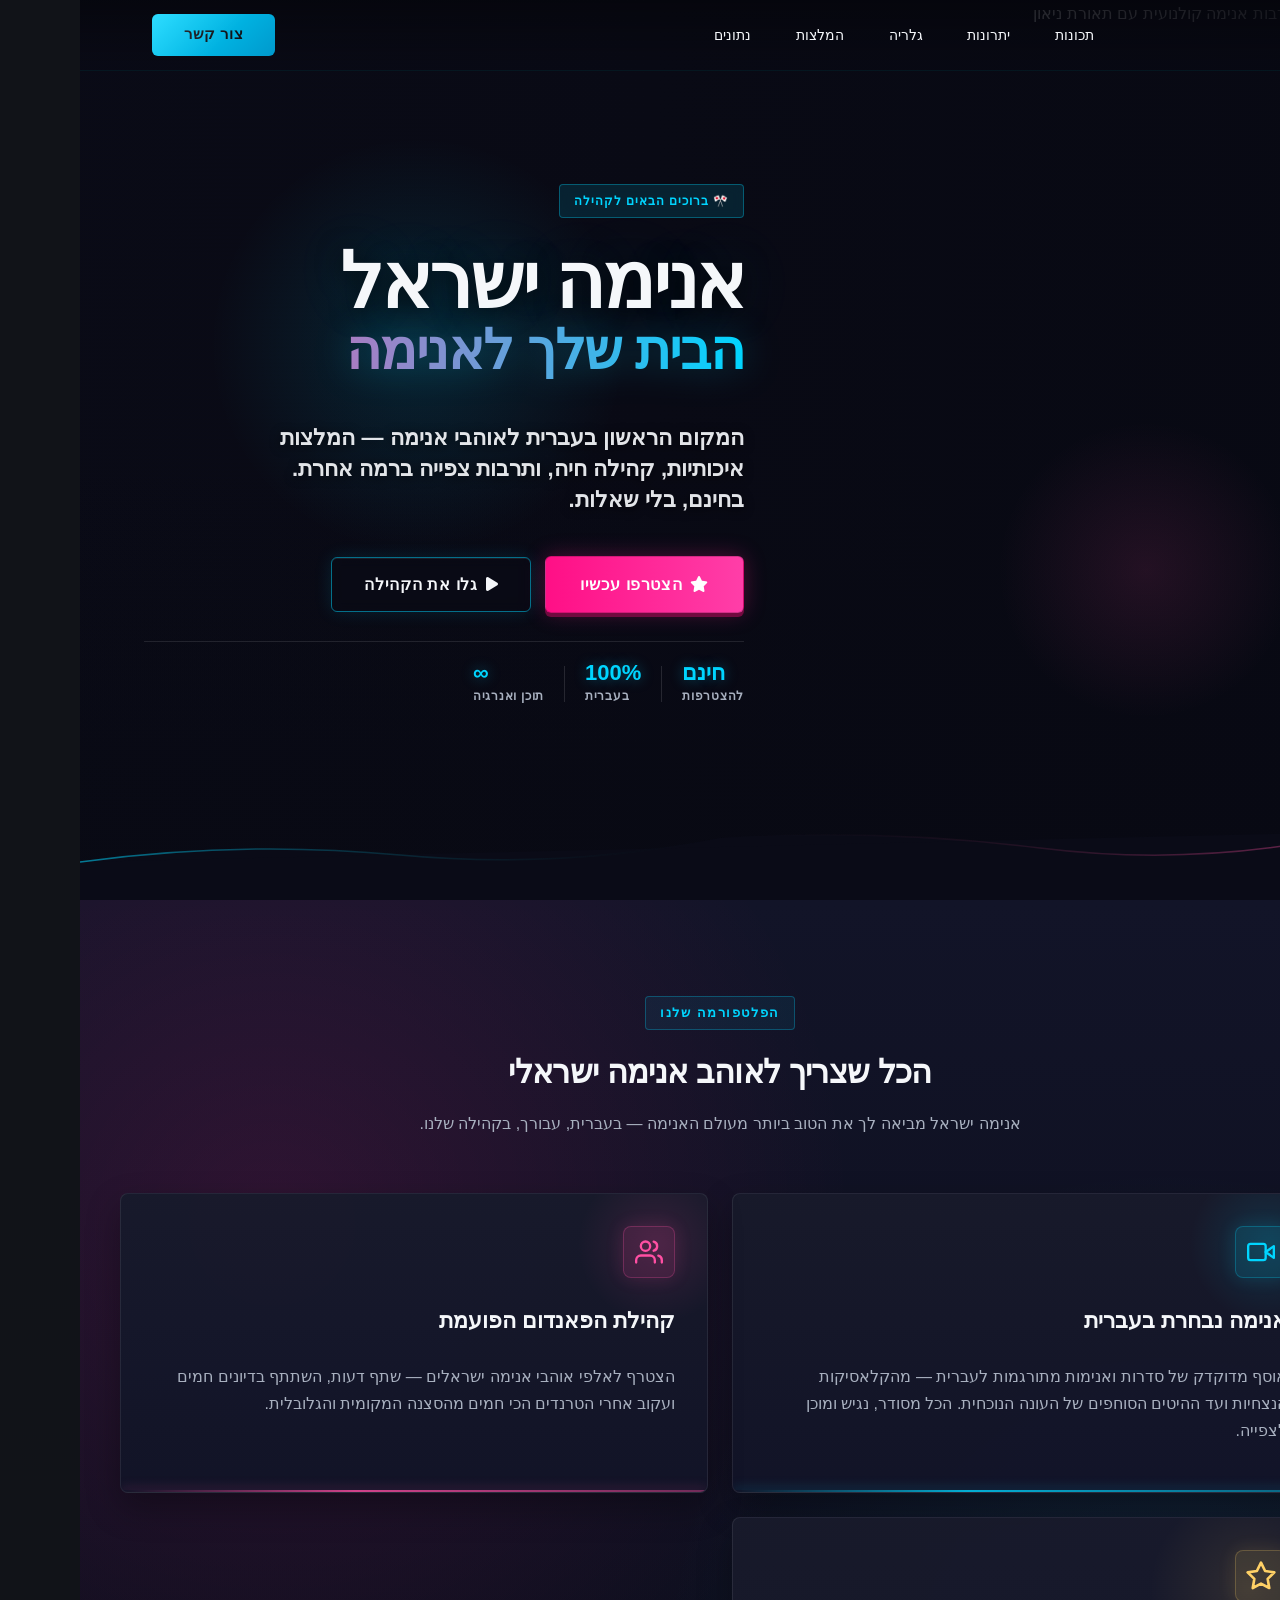
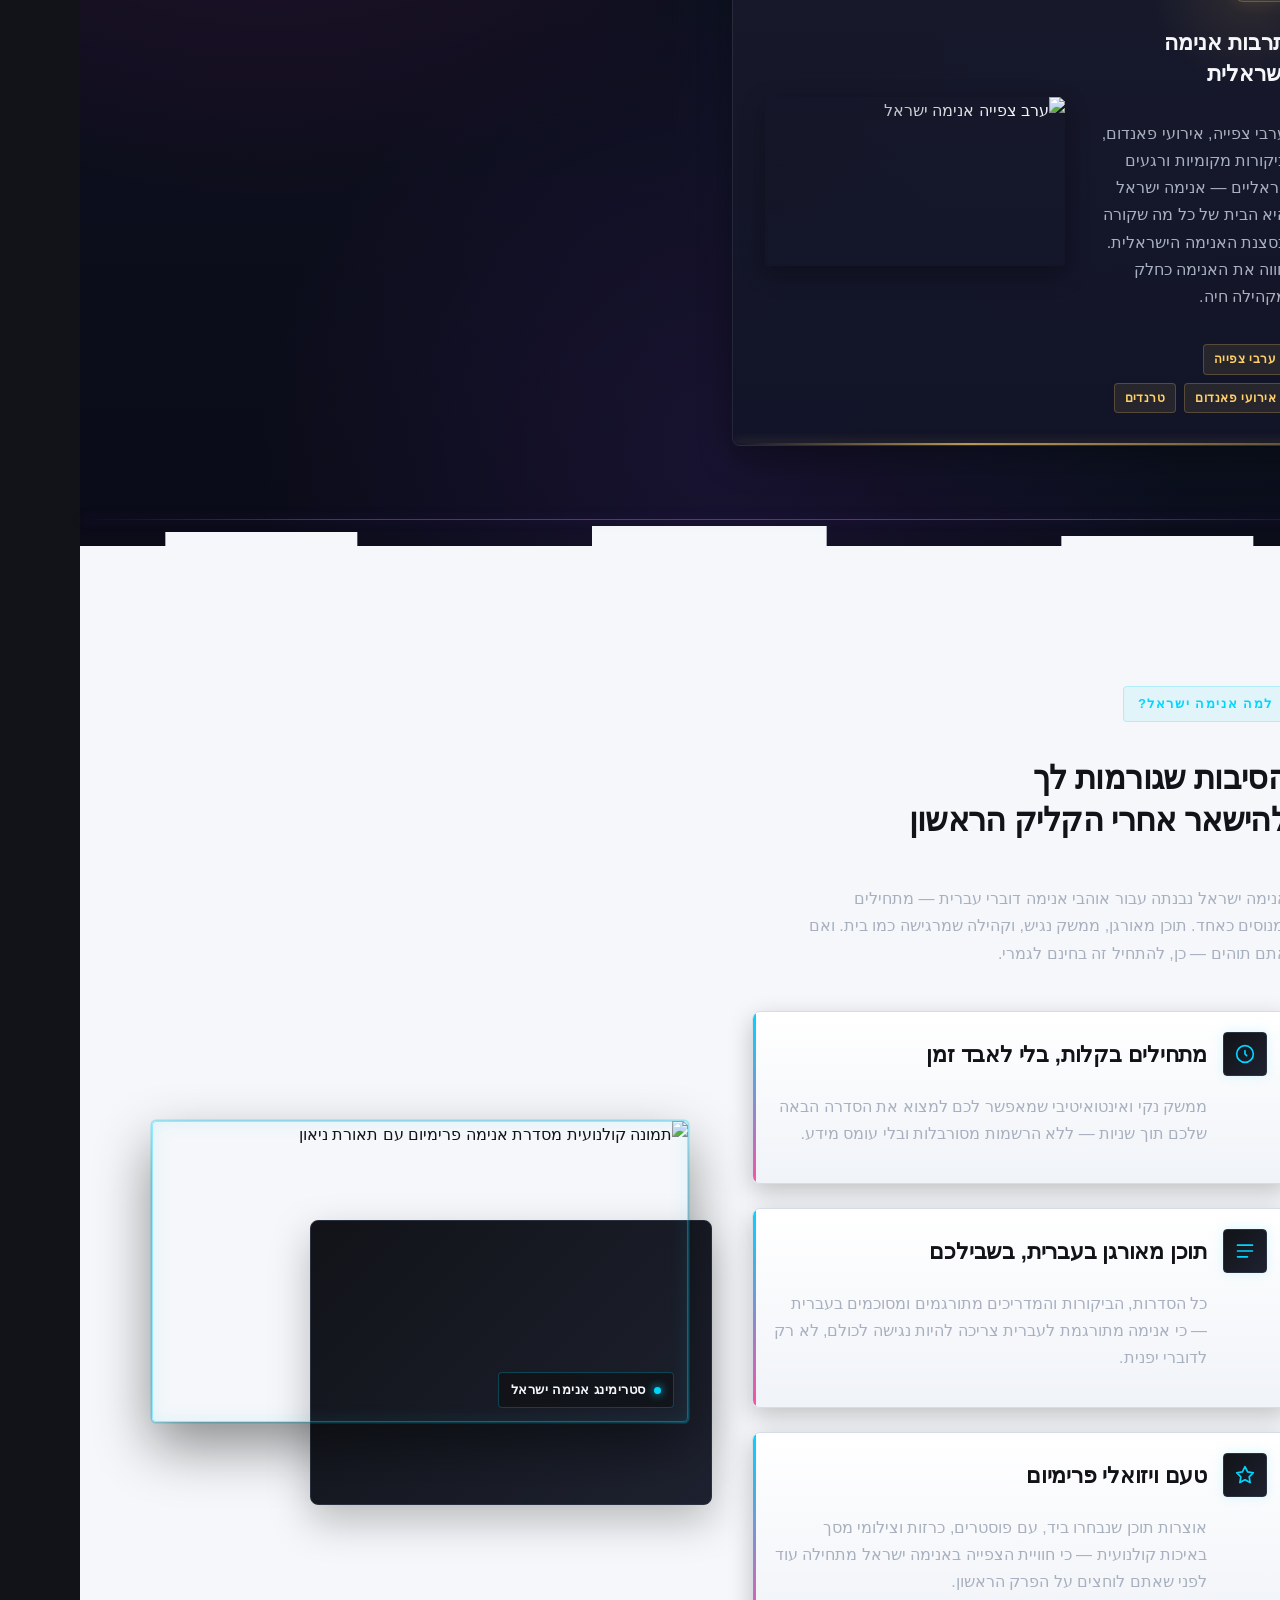
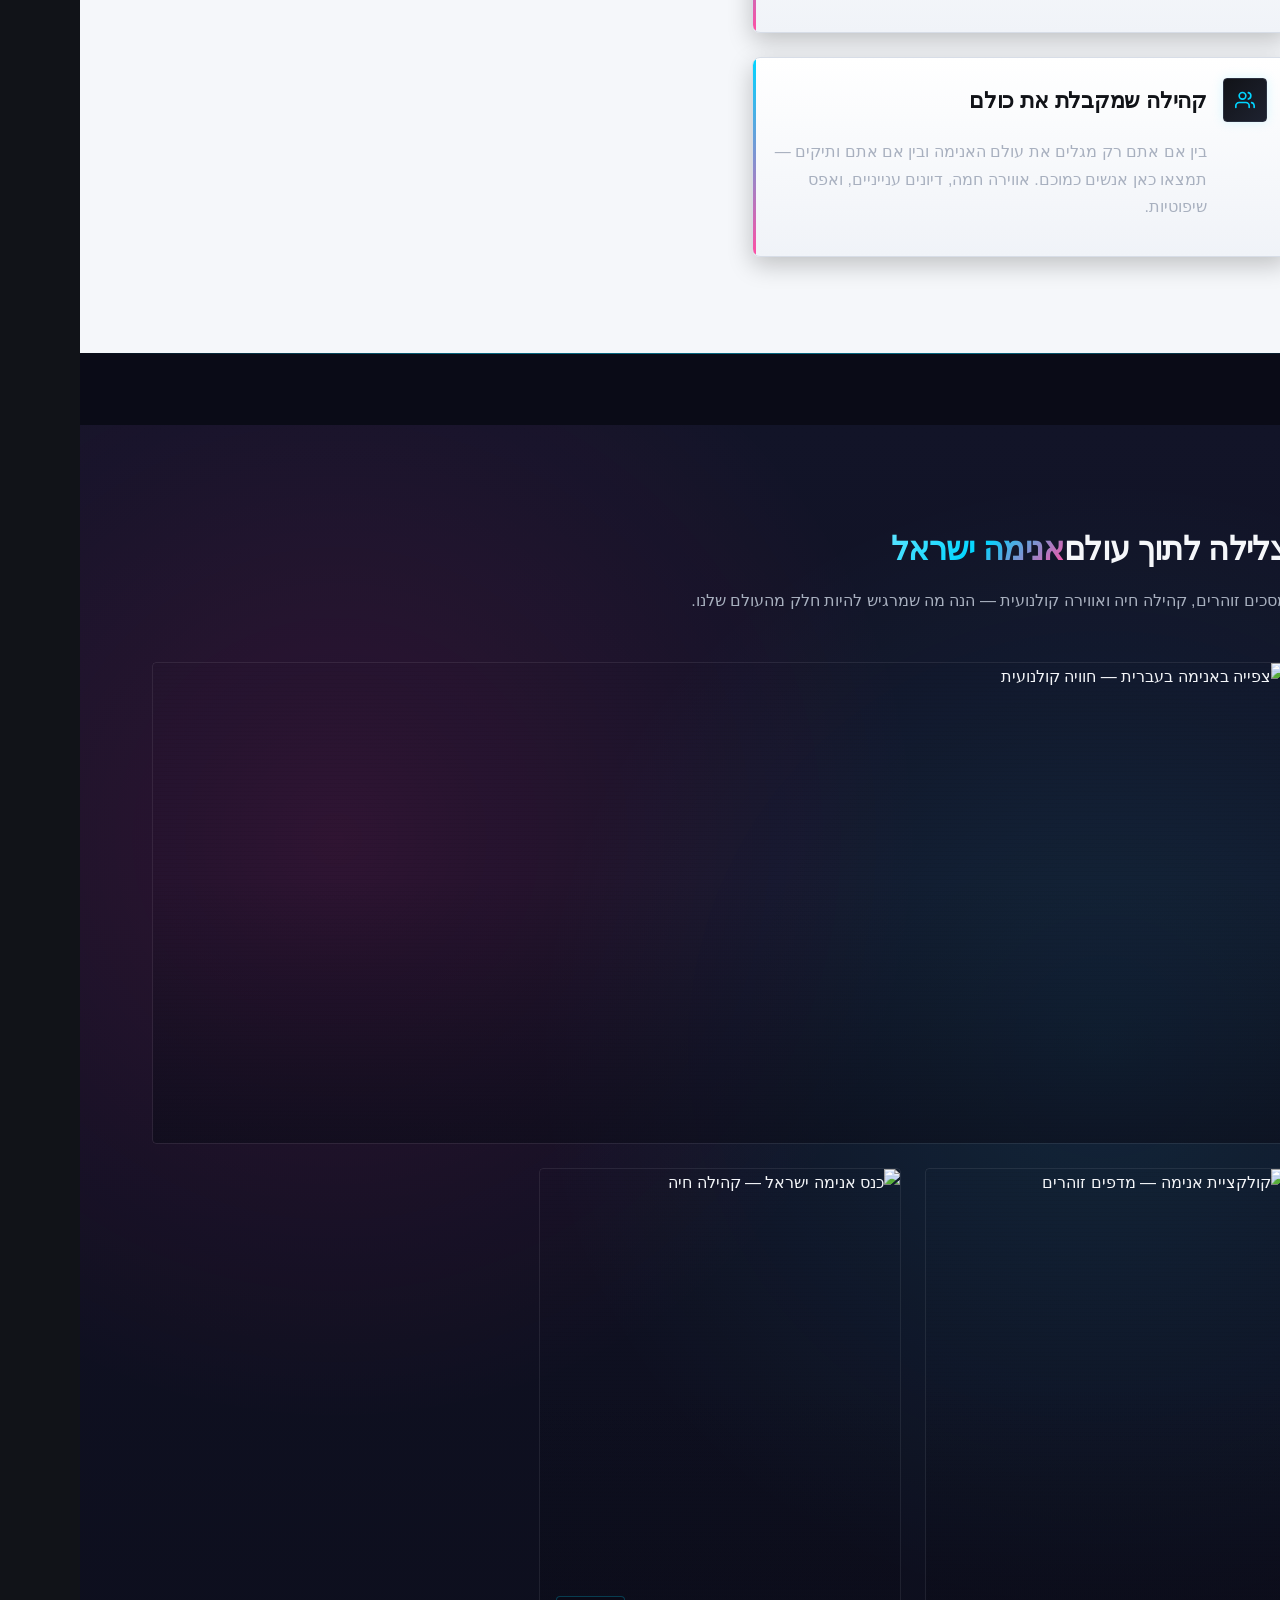
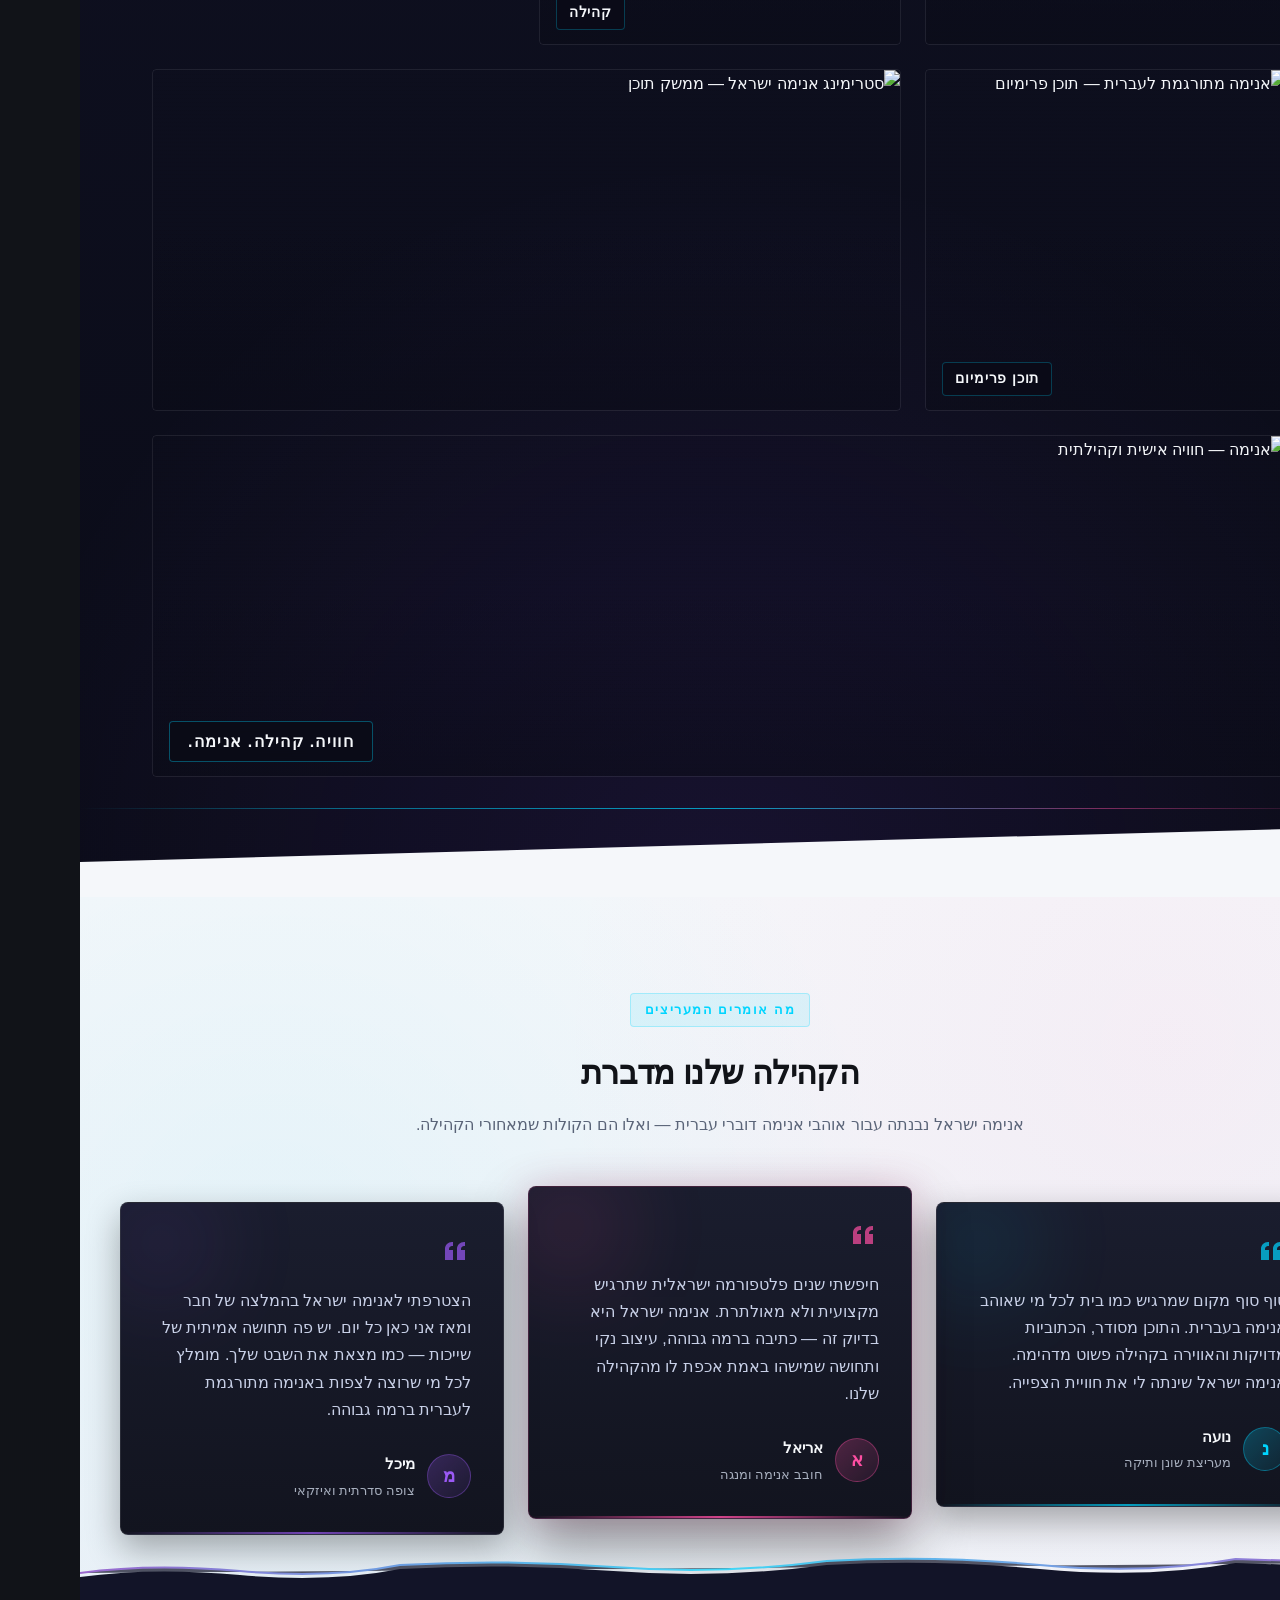
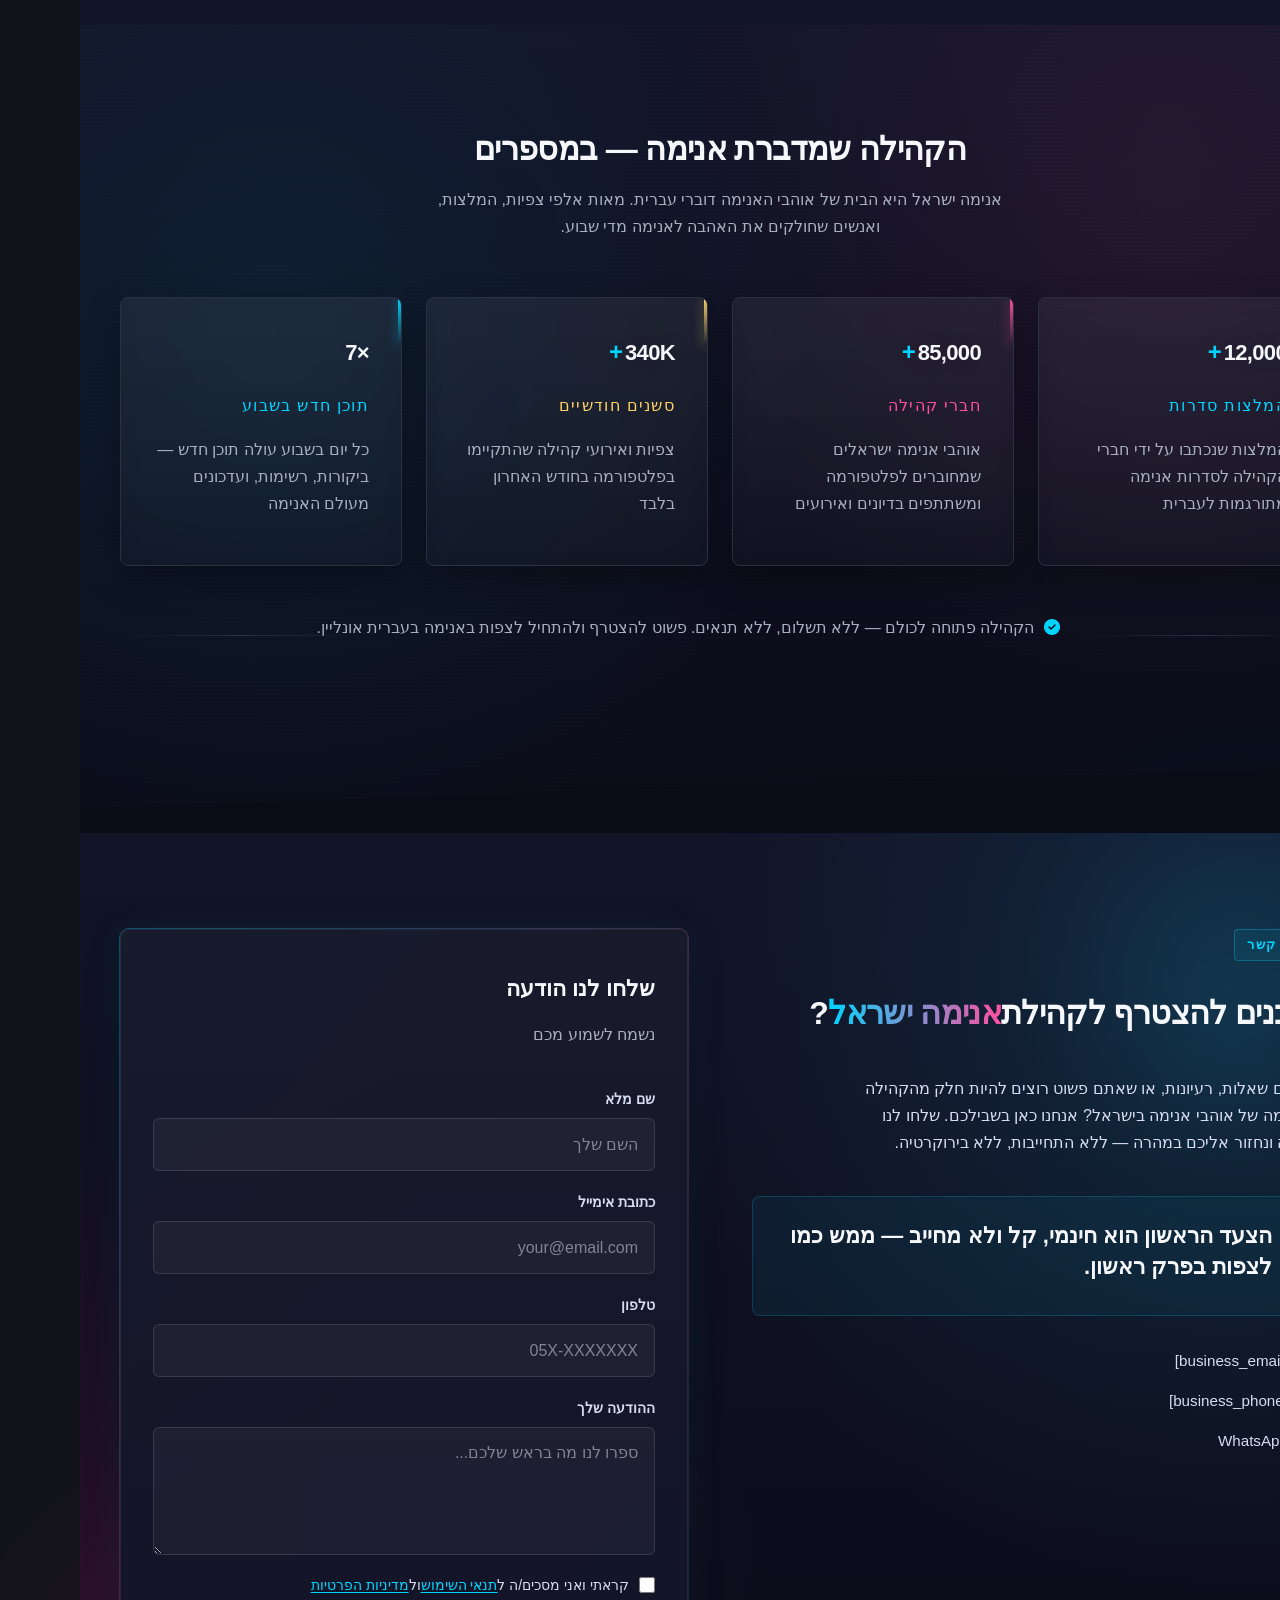
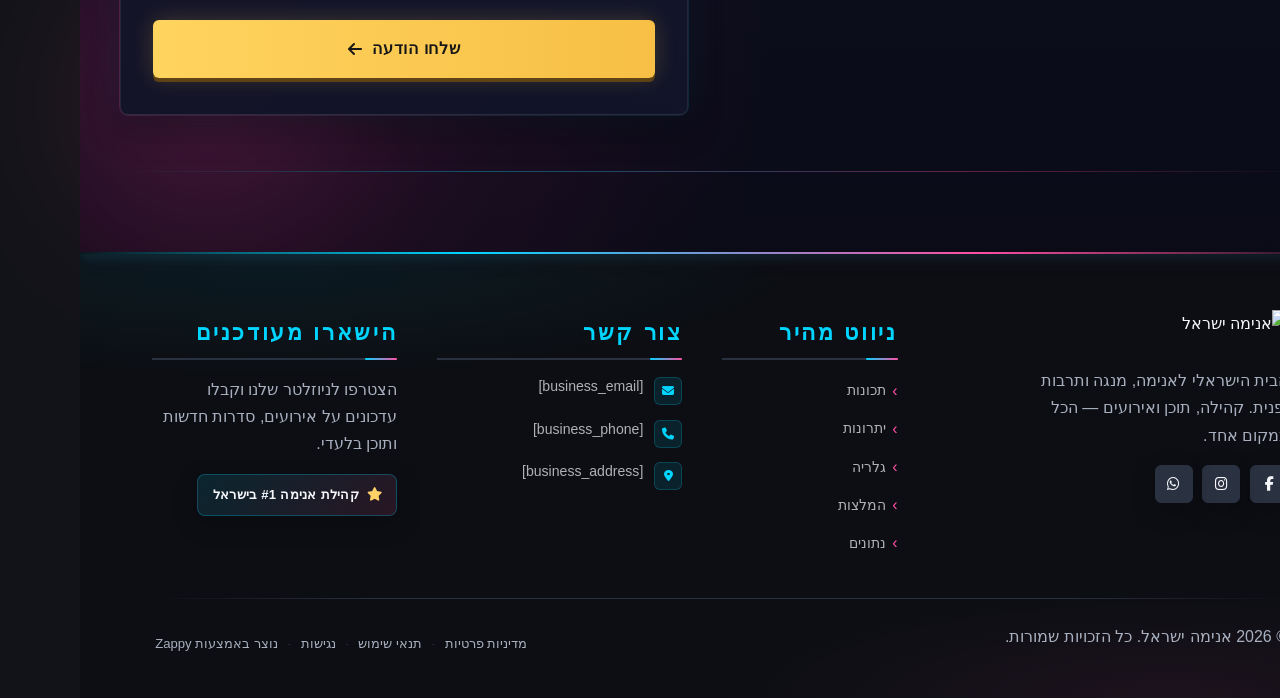
==== public/index.html @ 86de8002 "Background sync: Progressive GitHub Sync" ====
<!doctype html><html dir="rtl" lang="he"><head><meta charset="UTF-8"><meta content="width=device-width,initial-scale=1" name="viewport"><meta content="index, follow" name="robots"><title>אנימה ישראל — אנימה ישראל</title><meta content="לבנות אתר פה זה בחינם?" name="description"><meta content="אנימה ישראל, צפייה באנימה בעברית אונליין, סטרימינג אנימה ישראל, אנימה מתורגמת לעברית" name="keywords"><script>!function(){"use strict";var t="6c79f852-6777-4f73-bd78-9fd75b9ca91b",e="https://api.zappy5.com/api/analytics/track",a=18e5,n=2592e6,o=!0,i=!0,r=!0;var s=function(){var e="zappy_visitor_"+t,a=null;try{if(a=localStorage.getItem(e)){var o=JSON.parse(a),i=Date.now();if(i-o.created<n)return o.lastSeen=i,localStorage.setItem(e,JSON.stringify(o)),o.id}}catch(t){console.warn("Zappy Analytics: LocalStorage not available")}var r="zv_"+Date.now()+"_"+Math.random().toString(36).substr(2,9);try{localStorage.setItem(e,JSON.stringify({id:r,created:Date.now(),lastSeen:Date.now()}))}catch(t){}return r}(),c=function(){var e="zappy_session_"+t,n=null;try{if(n=sessionStorage.getItem(e)){var o=JSON.parse(n),i=Date.now();if(i-o.timestamp<a)return o.timestamp=i,sessionStorage.setItem(e,JSON.stringify(o)),o.id}}catch(t){console.warn("Zappy Analytics: SessionStorage not available")}var r="zs_"+Date.now()+"_"+Math.random().toString(36).substr(2,9);try{sessionStorage.setItem(e,JSON.stringify({id:r,timestamp:Date.now()}))}catch(t){}return r}();function l(a,n){n=n||{};var o={website_id:t,event_type:a,page_path:window.location.pathname,referrer:document.referrer||"direct",visitor_id:s,session_id:c,metadata:n};if(navigator.sendBeacon){var i=new Blob([JSON.stringify(o)],{type:"application/json"});navigator.sendBeacon(e,i)}else fetch(e,{method:"POST",headers:{"Content-Type":"application/json"},body:JSON.stringify(o),keepalive:!0}).catch(function(t){console.warn("Zappy Analytics: Failed to track event",t)})}o&&l("pageview",{title:document.title,url:window.location.href}),i&&document.addEventListener("click",function(t){var e=t.target;if("BUTTON"===e.tagName||e.closest("button")){var a="BUTTON"===e.tagName?e:e.closest("button");l("click",{element:"button",text:a.textContent.trim().substring(0,100),id:a.id||null,class:a.className||null})}else if("A"===e.tagName||e.closest("a")){var n="A"===e.tagName?e:e.closest("a");l("navigation",{element:"link",text:n.textContent.trim().substring(0,100),href:n.href,external:n.hostname!==window.location.hostname})}},!0),r&&document.addEventListener("submit",function(t){var e=t.target;l("form_submit",{form_id:e.id||null,form_name:e.name||null,form_action:e.action||null,form_method:e.method||"GET"})},!0);var d=Date.now();window.addEventListener("beforeunload",function(){l("page_unload",{time_on_page:Math.floor((Date.now()-d)/1e3),page_path:window.location.pathname})}),window.zappyAnalytics={track:l,getVisitorId:function(){return s},getSessionId:function(){return c}}}()</script><meta content="אנימה ישראל — אנימה ישראל" property="og:title"><meta content="לבנות אתר פה זה בחינם?" property="og:description"><meta content="website" property="og:type"><meta content="he_IL" property="og:locale"><meta content="summary_large_image" name="twitter:card"><meta content="אנימה ישראל — אנימה ישראל" name="twitter:title"><meta content="לבנות אתר פה זה בחינם?" name="twitter:description"><link href="https://cdnjs.cloudflare.com/ajax/libs/font-awesome/6.4.0/css/all.min.css" rel="stylesheet"><link href="/assets/favicon.ico" rel="icon" type="image/x-icon"><link href="/assets/favicon-16x16.png" rel="icon" type="image/png" sizes="16x16"><link href="/assets/favicon-32x32.png" rel="icon" type="image/png" sizes="32x32"><link href="/assets/favicon-48x48.png" rel="icon" type="image/png" sizes="48x48"><link href="/assets/favicon-192x192.png" rel="icon" type="image/png" sizes="192x192"><link href="/assets/favicon-512x512.png" rel="icon" type="image/png" sizes="512x512"><link href="/assets/apple-touch-icon.png" rel="apple-touch-icon"><link href="https://cdn.jsdelivr.net/npm/vanilla-cookieconsent@3/dist/cookieconsent.css" rel="stylesheet"><script src="https://cdn.jsdelivr.net/npm/vanilla-cookieconsent@3/dist/cookieconsent.umd.js"></script><script src="https://cdn.jsdelivr.net/gh/mickidum/acc_toolbar/acctoolbar/acctoolbar.min.js"></script><link href="/styles.css" rel="stylesheet"><style id="zappy-dropdown-submenu-styles">#navMenu li:has(.sub-menu),.nav-menu li:has(.sub-menu),.navbar li:has(.sub-menu),nav li:has(.sub-menu){position:relative}#navMenu .sub-menu,.nav-menu .sub-menu,.navbar .sub-menu,nav .sub-menu{display:block!important;position:absolute!important;top:100%;left:0;min-width:220px;background:#fff;border-radius:8px;box-shadow:0 8px 25px rgba(0,0,0,.15);padding:8px 0;opacity:0;visibility:hidden;transform:translateY(10px);transition:all .3s ease;z-index:1000;list-style:none;pointer-events:none}#navMenu li:hover>.sub-menu,.nav-menu li:hover>.sub-menu,.navbar li:hover>.sub-menu,nav li:hover>.sub-menu{opacity:1!important;visibility:visible!important;transform:translateY(0)!important;pointer-events:auto!important}.sub-menu li{list-style:none;margin:0;padding:0}.sub-menu a{display:block!important;padding:10px 16px!important;color:var(--text-dark,#333)!important;font-weight:500;text-decoration:none;white-space:nowrap;transition:background-color .2s}.sub-menu a:hover{background-color:#f5f5f5}[dir=rtl] .nav-menu .sub-menu,[dir=rtl] .navbar .sub-menu,[dir=rtl] nav .sub-menu,html[lang=ar] .nav-menu .sub-menu,html[lang=ar] .navbar .sub-menu,html[lang=ar] nav .sub-menu,html[lang=he] .nav-menu .sub-menu,html[lang=he] .navbar .sub-menu,html[lang=he] nav .sub-menu{left:auto!important;right:0!important}.sub-menu:empty,.sub-menu:not(:has(li)),.sub-menu:not(:has(li:not(.zappy-hidden-menu-item))){display:none!important;opacity:0!important;visibility:hidden!important;pointer-events:none!important}li:has(.menu-group-title):hover>.sub-menu{opacity:1!important;visibility:visible!important;transform:translateY(0)!important;pointer-events:auto!important}#navMenu>li>.menu-group-title,.nav-menu>li>.menu-group-title{display:inline-block;padding:.5rem 1rem;cursor:default;user-select:none}@media (max-width:768px){#navMenu .sub-menu,.nav-menu .sub-menu,.navbar .sub-menu,nav .sub-menu{position:static!important;transform:none!important;box-shadow:none!important;background:0 0!important;max-height:0;overflow:hidden;opacity:0;visibility:hidden;transition:max-height .3s ease,opacity .3s ease;padding:0!important;border-radius:0!important}.sub-menu.mobile-expanded{max-height:500px!important;opacity:1!important;visibility:visible!important;padding:8px 0 8px 16px!important}[dir=rtl] .sub-menu.mobile-expanded,html[lang=he] .sub-menu.mobile-expanded{padding:8px 16px 8px 0!important}#navMenu li:hover>.sub-menu,.nav-menu li:hover>.sub-menu,.navbar li:hover>.sub-menu,nav li:hover>.sub-menu{opacity:0;visibility:hidden;pointer-events:none}#navMenu li>.sub-menu.mobile-expanded,.nav-menu li>.sub-menu.mobile-expanded,.navbar li>.sub-menu.mobile-expanded,nav li>.sub-menu.mobile-expanded{opacity:1!important;visibility:visible!important;pointer-events:auto!important}#navMenu li:has(.sub-menu),.nav-menu li:has(.sub-menu),.navbar li:has(.sub-menu),nav li:has(.sub-menu){display:flex!important;flex-wrap:wrap!important;align-items:center!important;position:relative!important;min-height:44px!important}#navMenu li:has(.sub-menu)>a,.nav-menu li:has(.sub-menu)>a,.navbar li:has(.sub-menu)>a,nav li:has(.sub-menu)>a{flex:1!important;min-width:0!important}#navMenu li:has(.sub-menu)>.menu-group-title,.nav-menu li:has(.sub-menu)>.menu-group-title,.navbar li:has(.sub-menu)>.menu-group-title,nav li:has(.sub-menu)>.menu-group-title{flex:1!important;min-width:0!important;padding:0!important;line-height:inherit!important}#navMenu li:has(.sub-menu)>.sub-menu,.nav-menu li:has(.sub-menu)>.sub-menu,.navbar li:has(.sub-menu)>.sub-menu,nav li:has(.sub-menu)>.sub-menu{flex-basis:100%!important;width:100%!important}#navMenu li:has(.sub-menu)>a [class*=arrow],#navMenu li:has(.sub-menu)>a [class*=chevron],.nav-menu li:has(.sub-menu)>a .fa-angle-down,.nav-menu li:has(.sub-menu)>a .fa-chevron-down,.nav-menu li:has(.sub-menu)>a [class*=arrow],.nav-menu li:has(.sub-menu)>a [class*=chevron],nav li:has(.sub-menu)>a [class*=arrow],nav li:has(.sub-menu)>a [class*=chevron]{display:none!important;visibility:hidden!important}.mobile-submenu-toggle{display:flex!important;align-items:center!important;justify-content:center!important;width:44px!important;height:auto!important;background:0 0!important;border:none!important;cursor:pointer!important;color:var(--text-light)!important;position:static!important;flex-shrink:0!important;align-self:stretch!important;z-index:2!important;padding:0!important;margin:0!important}.mobile-submenu-toggle::after{content:''!important;width:0!important;height:0!important;border-left:6px solid transparent!important;border-right:6px solid transparent!important;border-top:7px solid currentColor!important;transition:transform .3s ease!important}.mobile-submenu-toggle.expanded::after{transform:rotate(180deg)!important}.sub-menu a{padding:10px 0!important;display:block!important;color:var(--text-light)!important}.navbar .sub-menu li a,.zappy-products-dropdown .sub-menu a,nav.navbar .sub-menu li a{color:var(--text-light)!important}}@media (min-width:769px){.mobile-submenu-toggle{display:none!important}}</style><style id="mobile-lang-menu-deployed-css">@media (max-width:768px){.lang-switcher,.nav-container .lang-switcher,.nav-cta-container .lang-switcher,.nav-ecommerce-icons .lang-switcher,.nav-icons-left .lang-switcher,.navbar .lang-switcher,.navbar .nav-cta-container .lang-switcher{display:none!important}.mobile-lang-menu{width:100%;border-top:1px solid rgba(128,128,128,.2);padding:8px 0 0 0;margin-top:8px}.mobile-lang-toggle{display:flex!important;align-items:center;justify-content:space-between;width:100%;padding:12px 16px;background:0 0;border:none;cursor:pointer;font-size:15px;color:inherit;font-family:inherit}.mobile-lang-toggle::after{content:'';display:inline-block;width:8px;height:8px;border-right:2px solid currentColor;border-bottom:2px solid currentColor;transform:rotate(45deg);transition:transform .3s ease;margin-left:8px}.mobile-lang-toggle.expanded::after{transform:rotate(-135deg)}.mobile-lang-options{max-height:0;overflow:hidden;transition:max-height .3s ease}.mobile-lang-options.expanded{max-height:300px}.mobile-lang-option{display:flex!important;align-items:center;gap:10px;padding:10px 24px;text-decoration:none;color:inherit;font-size:14px;font-family:inherit}.mobile-lang-option:hover{background:rgba(128,128,128,.1)}.mobile-lang-option.active{font-weight:600;opacity:.7;pointer-events:none}.mobile-lang-option img{width:20px;height:20px;border-radius:50%}}@media (min-width:769px){.mobile-lang-menu{display:none!important}}</style><style id="zappy-widget-visibility">#mic-access-tool-box,#mic-access-tool-general-button,#mic-init-access-tool #mic-access-tool-box,#mic-init-access-tool #mic-access-tool-general-button,#mic-init-access-tool .mic-access-tool-general-button,._access-icon,._access-menu,.mic-access-tool-box,.mic-access-tool-general-button,div[id*=mic-access-tool-box]{display:none!important;visibility:hidden!important;opacity:0!important;pointer-events:none!important}</style></head><body><nav class="navbar" dir="rtl"><button class="mobile-toggle" aria-label="Menu" id="mobileToggle"><svg viewBox="0 0 24 24" fill="none" height="24" width="24" class="hamburger-icon"><path d="M3 12h18M3 6h18M3 18h18" stroke="currentColor" stroke-width="2" stroke-linecap="round"></path></svg><svg viewBox="0 0 24 24" fill="none" height="24" width="24" class="close-icon" style="display:none"><path d="M18 6L6 18M6 6l12 12" stroke="currentColor" stroke-width="2" stroke-linecap="round"></path></svg></button><button class="phone-header-btn" aria-label="Call" data-phone="[business_phone]"><svg viewBox="0 0 24 24" fill="currentColor" height="20" width="20"><path d="M22 16.92v3a2 2 0 0 1-2.18 2 19.79 19.79 0 0 1-8.63-3.07 19.5 19.5 0 0 1-6-6 19.79 19.79 0 0 1-3.07-8.67A2 2 0 0 1 4.11 2h3a2 2 0 0 1 2 1.72 12.84 12.84 0 0 0 .7 2.81 2 2 0 0 1-.45 2.11L8.09 9.91a16 16 0 0 0 6 6l1.27-1.27a2 2 0 0 1 2.11-.45 12.84 12.84 0 0 0 2.81.7A2 2 0 0 1 22 16.92z"></path></svg></button><div class="nav-container"><div class="nav-right-group"><div class="nav-brand"><a href="/" class="logo-link"><img alt="אנימה ישראל" data-context="business logo" data-placeholder="logo" height="40" src="" width="160" class="logo"></a></div><ul class="nav-menu" id="navMenu"><li><a href="#features">תכונות</a></li><li><a href="#benefits">יתרונות</a></li><li><a href="#gallery">גלריה</a></li><li><a href="#testimonials">המלצות</a></li><li><a href="#stats">נתונים</a></li></ul></div><div class="nav-cta-container"><a href="#contact" class="nav-cta-btn">צור קשר</a></div></div></nav><script>window.addEventListener("load",function(){const e=document.querySelector(".navbar, nav, header");if(!e)return void console.log("[Navbar] Navbar element not found");let t=document.getElementById("mobileToggle")||document.querySelector(".mobile-toggle")||document.querySelector(".hamburger")||document.querySelector(".hamburger-menu")||document.querySelector(".menu-toggle")||document.querySelector(".burger-menu")||document.querySelector('[aria-label="Menu"]')||document.querySelector('[aria-label="תפריט"]');const o=document.querySelector(".phone-header-btn"),n=window.getComputedStyle(e);let r=n.backgroundColor;if(console.log("[Navbar] Initial navbar background:",r),"transparent"===r||"rgba(0, 0, 0, 0)"===r||r.startsWith("rgba")&&r.includes(", 0)")){const e=n.backgroundImage;if(e&&"none"!==e)console.log("[Navbar] Navbar has background image/gradient, using dark text"),r="rgb(240, 240, 240)";else{const e=window.getComputedStyle(document.body).backgroundColor;console.log("[Navbar] Navbar transparent, using body background:",e),r=e}}const i=r.match(/\d+/g);if(i&&i.length>=3){const e=(.299*parseInt(i[0])+.587*parseInt(i[1])+.114*parseInt(i[2]))/255;console.log("[Navbar] Mobile button colors preserved from Claude CSS (luminance:",e.toFixed(2)+")");const n=document.createElement("style");n.id="zappy-mobile-nav-fix";document.documentElement.lang;document.documentElement.dir,n.textContent='\n        /* Hide mobile buttons on desktop, show only on mobile */\n        @media (min-width: 769px) {\n          .mobile-toggle,\n          .phone-header-btn {\n            display: none !important;\n          }\n        }\n        \n        /* Show and position mobile buttons correctly on mobile */\n        @media (max-width: 768px) {\n          .mobile-toggle,\n          .phone-header-btn {\n            position: absolute !important;\n            top: 50% !important;\n            transform: translateY(-50%) !important;\n            z-index: 1001 !important;\n            display: flex !important;\n            align-items: center !important;\n            justify-content: center !important;\n            width: 36px !important;\n            height: 36px !important;\n            border-radius: 50% !important;\n            border: none !important;\n            cursor: pointer !important;\n            padding: 6px !important;\n            background: none !important;\n            color: var(--nav-text, var(--text-light)) !important;\n          }\n          \n          /* LTR positioning (default): hamburger LEFT, phone RIGHT */\n          html:not([dir="rtl"]):not([lang="he"]):not([lang="ar"]) .mobile-toggle,\n          html[dir="ltr"] .mobile-toggle {\n            left: 12px !important;\n            right: auto !important;\n          }\n          html:not([dir="rtl"]):not([lang="he"]):not([lang="ar"]) .phone-header-btn,\n          html[dir="ltr"] .phone-header-btn {\n            right: 12px !important;\n            left: auto !important;\n          }\n          \n          /* RTL positioning: hamburger RIGHT, phone LEFT */\n          html[dir="rtl"] .mobile-toggle,\n          html[lang="he"] .mobile-toggle,\n          html[lang="ar"] .mobile-toggle {\n            right: 12px !important;\n            left: auto !important;\n          }\n          html[dir="rtl"] .phone-header-btn,\n          html[lang="he"] .phone-header-btn,\n          html[lang="ar"] .phone-header-btn {\n            left: 12px !important;\n            right: auto !important;\n          }\n          \n          /* CRITICAL: Ensure nav-container has min-height on mobile */\n          /* All children are positioned absolutely/fixed on mobile, so height:auto collapses to 0 */\n          .nav-container {\n            min-height: 70px !important;\n            position: relative !important;\n          }\n          \n          /* Ensure SVG icons are properly sized and inherit color */\n          .mobile-toggle svg,\n          .phone-header-btn svg {\n            width: 24px !important;\n            height: 24px !important;\n            /* Don\'t force display - let JavaScript control hamburger/close toggle */\n          }\n          \n          /* Reset nav-cta-container on mobile - remove desktop box-shadow/padding */\n          /* that creates a visible ghost box when CTA button is hidden */\n          .nav-cta-container {\n            box-shadow: none !important;\n            padding: 0 !important;\n          }\n          \n          /* Hide nav-cta-container entirely on mobile when there\'s no lang-switcher */\n          /* (only the CTA button is inside, and it\'s hidden on mobile) */\n          .nav-cta-container:not(:has(.lang-switcher)) {\n            display: none !important;\n          }\n          \n          /* CRITICAL: Prevent hero image fade gradient from bleeding over headline text */\n          /* The .image-fade-gradient has bottom: -30px (extends below parent) */\n          /* On mobile stacked layout, this overlaps the h1 text below the image */\n          .hero-image-column {\n            overflow: hidden !important;\n          }\n          .image-fade-gradient {\n            bottom: 0 !important;\n          }\n          \n          /* Hide desktop language switcher on mobile - hamburger menu handles it */\n          /* High specificity to override stored CSS */\n          .lang-switcher,\n          .nav-cta-container .lang-switcher,\n          .nav-container .lang-switcher,\n          .navbar .lang-switcher,\n          .navbar .nav-cta-container .lang-switcher {\n            display: none !important;\n          }\n        }\n      ';const r=document.getElementById("zappy-mobile-nav-fix");r&&r.remove(),document.head.appendChild(n),console.log("[Navbar] Critical CSS injected for mobile nav positioning");const l=window.innerWidth<=768;if(t){const e=t.querySelector(".hamburger-icon"),o=t.querySelector(".close-icon");e&&(e.style.setProperty("width","24px","important"),e.style.setProperty("height","24px","important"),e.style.setProperty("display","block","important")),o&&(o.style.setProperty("width","24px","important"),o.style.setProperty("height","24px","important"),o.style.setProperty("display","none","important")),l?(t.style.setProperty("position","absolute","important"),t.style.setProperty("top","50%","important"),t.style.setProperty("transform","translateY(-50%)","important"),t.style.setProperty("z-index","1001","important"),t.style.removeProperty("left"),t.style.removeProperty("right"),console.log("[Navbar] Mobile toggle positioning applied (mobile viewport)")):(t.style.removeProperty("position"),t.style.removeProperty("top"),t.style.removeProperty("transform"),t.style.removeProperty("z-index"),t.style.removeProperty("left"),t.style.removeProperty("right"),console.log("[Navbar] Desktop viewport - cleared mobile toggle inline positioning"))}if(o){const e=o.querySelector("svg");e&&(e.style.width="24px",e.style.height="24px",e.setAttribute("width","24"),e.setAttribute("height","24")),l?(o.style.setProperty("position","absolute","important"),o.style.setProperty("top","50%","important"),o.style.setProperty("transform","translateY(-50%)","important"),o.style.setProperty("z-index","1001","important"),o.style.removeProperty("left"),o.style.removeProperty("right"),console.log("[Navbar] Phone button positioning applied (mobile viewport)")):(o.style.removeProperty("position"),o.style.removeProperty("top"),o.style.removeProperty("transform"),o.style.removeProperty("z-index"),o.style.removeProperty("left"),o.style.removeProperty("right"),console.log("[Navbar] Desktop viewport - cleared phone button inline positioning"))}}else console.log("[Navbar] Could not parse background color:",r);t=document.getElementById("mobileToggle")||document.querySelector(".mobile-toggle")||document.querySelector(".hamburger")||document.querySelector(".hamburger-menu")||document.querySelector(".menu-toggle")||document.querySelector(".burger-menu")||document.querySelector('[aria-label="Menu"]')||document.querySelector('[aria-label="תפריט"]');const l=document.getElementById("navMenu")||document.querySelector(".nav-menu")||document.querySelector(".nav-links")||document.querySelector("nav ul:not(.submenu)");if(!t||!l)return void console.log("[Navbar] Mobile toggle or menu not found:",{toggle:!!t,menu:!!l});l.id||(l.id="navMenu"),console.log("[Navbar] Initializing mobile menu...");const a=t.cloneNode(!0);t.parentNode.replaceChild(a,t),a.addEventListener("click",function(e){e.preventDefault(),e.stopPropagation();const t=this.querySelector(".hamburger-icon"),o=this.querySelector(".close-icon");l.classList.contains("active")?(l.classList.remove("active"),t&&t.style.setProperty("display","block","important"),o&&o.style.setProperty("display","none","important"),document.body.style.overflow="",console.log("[Navbar] Menu closed")):(l.classList.add("active"),t&&t.style.setProperty("display","none","important"),o&&o.style.setProperty("display","block","important"),document.body.style.overflow="hidden",console.log("[Navbar] Menu opened"))}),l.querySelectorAll("a").forEach(function(e){e.addEventListener("click",function(){if("#"===this.getAttribute("href"))return;const e=a.querySelector(".hamburger-icon"),t=a.querySelector(".close-icon");l.classList.remove("active"),e&&e.style.setProperty("display","block","important"),t&&t.style.setProperty("display","none","important"),document.body.style.overflow="",console.log("[Navbar] Menu closed (link clicked)")})});var s=l.querySelectorAll(".dropdown-toggle");s.forEach(function(e){e.addEventListener("click",function(e){e.preventDefault(),e.stopPropagation();var t=this.closest(".nav-dropdown");t&&(t.parentNode.querySelectorAll(".nav-dropdown.open").forEach(function(e){e!==t&&e.classList.remove("open")}),t.classList.toggle("open"),console.log("[Navbar] Dropdown toggled:",t.classList.contains("open")?"open":"closed"))})}),document.addEventListener("click",function(e){e.target.closest(".nav-dropdown")||document.querySelectorAll(".nav-dropdown.open").forEach(function(e){e.classList.remove("open")})}),console.log("[Navbar] Dropdown handlers initialized for "+s.length+" dropdowns"),o&&o.addEventListener("click",function(){const e=document.querySelectorAll('a[href^="tel:"]'),t=e.length>0?e[0].getAttribute("href").replace("tel:",""):"[business_phone]";window.location.href="tel:"+t,console.log("[Navbar] Phone button clicked")}),console.log("[Navbar] Mobile menu initialized successfully");const p=function(){const e=document.querySelector(".whatsapp-float");e&&(window.innerWidth>=769?(e.style.setProperty("display","none","important"),e.style.setProperty("visibility","hidden","important"),e.style.setProperty("opacity","0","important"),e.style.setProperty("pointer-events","none","important"),console.log("[WhatsApp] Button hidden on desktop")):(e.style.removeProperty("display"),e.style.removeProperty("visibility"),e.style.removeProperty("opacity"),e.style.removeProperty("pointer-events"),console.log("[WhatsApp] Button visible on mobile")))};let c;p(),window.addEventListener("resize",function(){clearTimeout(c),c=setTimeout(p,100)})})</script><main><section class="index-hero-section" data-layout-spec="בית-hero" dir="rtl" data-hero-type="fullscreen-scrim"><div class="index-hero-bg"><img alt="אווירת תרבות אנימה קולנועית עם תאורת ניאון" data-context="Cinematic anime fan culture atmosphere: a neon-lit screening room filled with glowing anime posters on dark walls, LED strip lights in cyan and pink hues, large display screens showing anime artwork, fan merchandise on shelves, atmospheric fog-like ambiance, dark moody lighting with vivid neon reflections on surfaces, ultra-realistic photography style, wide angle, 16:9 aspect ratio" data-placeholder="index-hero-image-1" height="675" src="/assets/site-index-hero-image-1.webp" width="1200" data-hero-bg="true"></div><div class="index-hero-scanlines" aria-hidden="true"></div><div class="index-hero-scrim" aria-hidden="true"></div><div class="index-hero-glow-cyan" aria-hidden="true"></div><div class="index-hero-glow-pink" aria-hidden="true"></div><div class="index-hero-container"><div class="index-hero-content"><span class="index-hero-badge">🎌 ברוכים הבאים לקהילה</span><h1 class="index-hero-title"><span class="index-hero-title-line1">אנימה ישראל</span><span class="index-hero-gradient-text index-hero-title-line2">הבית שלך לאנימה</span></h1><h3 class="index-hero-subtitle">המקום הראשון בעברית לאוהבי אנימה — המלצות איכותיות, קהילה חיה, ותרבות צפייה ברמה אחרת. בחינם, בלי שאלות.</h3><div class="index-hero-ctas"><a href="#contact" class="index-hero-btn-primary"><i class="fas fa-star"></i>הצטרפו עכשיו</a><a href="#community" class="index-hero-btn-secondary"><i class="fas fa-play"></i>גלו את הקהילה</a></div><div class="index-hero-meta"><div class="index-hero-meta-item"><span class="index-hero-meta-num">חינם</span><span class="index-hero-meta-label">להצטרפות</span></div><div class="index-hero-meta-divider" aria-hidden="true"></div><div class="index-hero-meta-item"><span class="index-hero-meta-num">100%</span><span class="index-hero-meta-label">בעברית</span></div><div class="index-hero-meta-divider" aria-hidden="true"></div><div class="index-hero-meta-item"><span class="index-hero-meta-num">∞</span><span class="index-hero-meta-label">תוכן ואנרגיה</span></div></div></div></div><div class="index-hero-divider-wrapper"><svg viewBox="0 0 1440 90" xmlns="http://www.w3.org/2000/svg" aria-hidden="true" data-no-icon-edit="true" preserveAspectRatio="none"><defs><linearGradient id="heroNeonDivider" x1="0" x2="1" y1="0" y2="0"><stop offset="0%" stop-color="#00D5FF" stop-opacity="0.55"></stop><stop offset="50%" stop-color="#111318" stop-opacity="0"></stop><stop offset="100%" stop-color="#FF4FA3" stop-opacity="0.45"></stop></linearGradient></defs><path d="M0,90 L0,52 Q180,30 360,45 T720,28 Q900,18 1080,38 T1440,22 L1440,90 Z" fill="#0a0b17"></path><path d="M0,52 Q180,30 360,45 T720,28 Q900,18 1080,38 T1440,22" fill="#0a0b17" stroke="url(#heroNeonDivider)" stroke-width="1.5"></path></svg></div></section><section class="index-features-section" data-layout-spec="בית-features" dir="rtl" id="features"><div class="index-features-container"><div class="index-features-intro"><span class="index-features-eyebrow">הפלטפורמה שלנו</span><h2 class="index-features-heading">הכל שצריך לאוהב אנימה ישראלי</h2><p class="index-features-subtext">אנימה ישראל מביאה לך את הטוב ביותר מעולם האנימה — בעברית, עבורך, בקהילה שלנו.</p></div><div class="index-features-grid"><article class="index-feature-card index-feature-card--cyan"><div class="index-feature-card-glow index-feature-card-glow--cyan"></div><div class="index-feature-card-inner"><div class="index-feature-icon-wrap index-feature-icon-wrap--cyan"><svg viewBox="0 0 24 24" xmlns="http://www.w3.org/2000/svg" aria-hidden="true" data-element-type="icon" data-icon-type="svg" fill="none" height="28" stroke="currentColor" stroke-linecap="round" stroke-linejoin="round" stroke-width="2" width="28"><polygon points="23 7 16 12 23 17 23 7"></polygon><rect height="14" rx="2" ry="2" width="15" x="1" y="5"></rect></svg></div><div class="index-feature-text"><h3 class="index-feature-title">אנימה נבחרת בעברית</h3><p class="index-feature-desc">אוסף מדוקדק של סדרות ואנימות מתורגמות לעברית — מהקלאסיקות הנצחיות ועד ההיטים הסוחפים של העונה הנוכחית. הכל מסודר, נגיש ומוכן לצפייה.</p></div></div><div class="index-feature-accent-line index-feature-accent-line--cyan"></div></article><article class="index-feature-card index-feature-card--pink"><div class="index-feature-card-glow index-feature-card-glow--pink"></div><div class="index-feature-card-inner"><div class="index-feature-icon-wrap index-feature-icon-wrap--pink"><svg viewBox="0 0 24 24" xmlns="http://www.w3.org/2000/svg" aria-hidden="true" data-element-type="icon" data-icon-type="svg" fill="none" height="28" stroke="currentColor" stroke-linecap="round" stroke-linejoin="round" stroke-width="2" width="28"><path d="M17 21v-2a4 4 0 0 0-4-4H5a4 4 0 0 0-4 4v2"></path><circle cx="9" cy="7" r="4"></circle><path d="M23 21v-2a4 4 0 0 0-3-3.87"></path><path d="M16 3.13a4 4 0 0 1 0 7.75"></path></svg></div><div class="index-feature-text"><h3 class="index-feature-title">קהילת הפאנדום הפועמת</h3><p class="index-feature-desc">הצטרף לאלפי אוהבי אנימה ישראלים — שתף דעות, השתתף בדיונים חמים ועקוב אחרי הטרנדים הכי חמים מהסצנה המקומית והגלובלית.</p></div></div><div class="index-feature-accent-line index-feature-accent-line--pink"></div></article><article class="index-feature-card index-feature-card--accent index-feature-card--large"><div class="index-feature-card-glow index-feature-card-glow--accent"></div><div class="index-feature-card-inner index-feature-card-inner--large"><div class="index-feature-large-left"><div class="index-feature-icon-wrap index-feature-icon-wrap--accent"><svg viewBox="0 0 24 24" xmlns="http://www.w3.org/2000/svg" aria-hidden="true" data-element-type="icon" data-icon-type="svg" fill="none" height="32" stroke="currentColor" stroke-linecap="round" stroke-linejoin="round" stroke-width="2" width="32"><polygon points="12 2 15.09 8.26 22 9.27 17 14.14 18.18 21.02 12 17.77 5.82 21.02 7 14.14 2 9.27 8.91 8.26 12 2"></polygon></svg></div><h3 class="index-feature-title">תרבות אנימה ישראלית</h3><p class="index-feature-desc">ערבי צפייה, אירועי פאנדום, ביקורות מקומיות ורגעים ויראליים — אנימה ישראל היא הבית של כל מה שקורה בסצנת האנימה הישראלית. חווה את האנימה כחלק מקהילה חיה.</p><div class="index-feature-tags"><span class="index-feature-tag">ערבי צפייה</span><span class="index-feature-tag">אירועי פאנדום</span><span class="index-feature-tag">טרנדים</span></div></div><div class="index-feature-large-right"><figure class="index-feature-img-wrap"><img alt="ערב צפייה אנימה ישראל" data-context="Israeli anime fans at a viewing night event, dark cinematic atmosphere, neon lights, people watching anime on a large screen, fan community gathering, vibrant and energetic" data-placeholder="anime-community-event" height="220" src="/assets/site-anime-community-event.webp" width="320"><div class="index-feature-img-overlay"></div></figure></div></div><div class="index-feature-accent-line index-feature-accent-line--accent"></div></article></div></div><div class="index-features-divider-wrapper"><div class="index-features-glow-line"></div><svg viewBox="0 0 1200 72" xmlns="http://www.w3.org/2000/svg" aria-hidden="true" data-no-icon-edit="true" preserveAspectRatio="none"><path d="M0,72 L0,28 L80,28 L80,14 L260,14 L260,28 L480,28 L480,8 L700,8 L700,28 L920,28 L920,18 L1100,18 L1100,28 L1200,28 L1200,72 Z" fill="var(--bg-light)"></path></svg></div></section><section class="index-benefits-section" data-layout-spec="בית-benefits" dir="rtl"><div class="index-benefits-container"><div class="index-benefits-content"><div class="index-benefits-tag">למה אנימה ישראל?</div><h2 class="index-benefits-heading">הסיבות שגורמות לך<br>להישאר אחרי הקליק הראשון</h2><p class="index-benefits-intro">אנימה ישראל נבנתה עבור אוהבי אנימה דוברי עברית — מתחילים ומנוסים כאחד. תוכן מאורגן, ממשק נגיש, וקהילה שמרגישה כמו בית. ואם אתם תוהים — כן, להתחיל זה בחינם לגמרי.</p><ul class="index-benefits-list"><li class="index-benefits-item"><div class="index-benefit-icon-wrap"><svg viewBox="0 0 24 24" xmlns="http://www.w3.org/2000/svg" aria-hidden="true" data-element-type="icon" data-icon-type="svg" fill="none" height="24" stroke="currentColor" stroke-linecap="round" stroke-linejoin="round" stroke-width="2" width="24"><circle cx="12" cy="12" r="10"></circle><polyline points="12 8 12 12 14 14"></polyline></svg></div><div class="index-benefit-text"><h3>מתחילים בקלות, בלי לאבד זמן</h3><p>ממשק נקי ואינטואיטיבי שמאפשר לכם למצוא את הסדרה הבאה שלכם תוך שניות — ללא הרשמות מסורבלות ובלי עומס מידע.</p></div></li><li class="index-benefits-item"><div class="index-benefit-icon-wrap"><svg viewBox="0 0 24 24" xmlns="http://www.w3.org/2000/svg" aria-hidden="true" data-element-type="icon" data-icon-type="svg" fill="none" height="24" stroke="currentColor" stroke-linecap="round" stroke-linejoin="round" stroke-width="2" width="24"><path d="M3 5h18M3 12h18M3 19h12"></path></svg></div><div class="index-benefit-text"><h3>תוכן מאורגן בעברית, בשבילכם</h3><p>כל הסדרות, הביקורות והמדריכים מתורגמים ומסוכמים בעברית — כי אנימה מתורגמת לעברית צריכה להיות נגישה לכולם, לא רק לדוברי יפנית.</p></div></li><li class="index-benefits-item"><div class="index-benefit-icon-wrap"><svg viewBox="0 0 24 24" xmlns="http://www.w3.org/2000/svg" aria-hidden="true" data-element-type="icon" data-icon-type="svg" fill="none" height="24" stroke="currentColor" stroke-linecap="round" stroke-linejoin="round" stroke-width="2" width="24"><polygon points="12 2 15.09 8.26 22 9.27 17 14.14 18.18 21.02 12 17.77 5.82 21.02 7 14.14 2 9.27 8.91 8.26 12 2"></polygon></svg></div><div class="index-benefit-text"><h3>טעם ויזואלי פרימיום</h3><p>אוצרות תוכן שנבחרו ביד, עם פוסטרים, כרזות וצילומי מסך באיכות קולנועית — כי חוויית הצפייה באנימה ישראל מתחילה עוד לפני שאתם לוחצים על הפרק הראשון.</p></div></li><li class="index-benefits-item"><div class="index-benefit-icon-wrap"><svg viewBox="0 0 24 24" xmlns="http://www.w3.org/2000/svg" aria-hidden="true" data-element-type="icon" data-icon-type="svg" fill="none" height="24" stroke="currentColor" stroke-linecap="round" stroke-linejoin="round" stroke-width="2" width="24"><path d="M17 21v-2a4 4 0 0 0-4-4H5a4 4 0 0 0-4 4v2"></path><circle cx="9" cy="7" r="4"></circle><path d="M23 21v-2a4 4 0 0 0-3-3.87"></path><path d="M16 3.13a4 4 0 0 1 0 7.75"></path></svg></div><div class="index-benefit-text"><h3>קהילה שמקבלת את כולם</h3><p>בין אם אתם רק מגלים את עולם האנימה ובין אם אתם ותיקים — תמצאו כאן אנשים כמוכם. אווירה חמה, דיונים ענייניים, ואפס שיפוטיות.</p></div></li></ul></div><div class="index-benefits-visual"><div class="index-benefits-backplate"></div><div class="index-benefits-image-frame"><div class="index-benefits-neon-rim"></div><img alt="תמונה קולנועית מסדרת אנימה פרימיום עם תאורת ניאון" data-context="A cinematic still from a premium anime series — a dramatic scene with a heroic character in vivid neon-lit Japanese cityscape at night, electric blue and pink glows reflecting on wet streets, ultra-detailed visual quality evoking a high-end streaming platform, dark atmospheric background, widescreen composition" data-placeholder="index-benefits-image-1" height="400" src="/assets/site-index-benefits-image-1.webp" width="600" class="index-benefits-img"><div class="index-benefits-img-badge"><span class="index-benefits-badge-dot"></span><span>סטרימינג אנימה ישראל</span></div></div></div></div><div class="index-benefits-divider-wrapper"><div class="index-benefits-cyan-line"></div><svg viewBox="0 0 1200 72" xmlns="http://www.w3.org/2000/svg" aria-hidden="true" data-no-icon-edit="true" preserveAspectRatio="none"><defs><linearGradient id="benefitsFadeGrad" x1="0" x2="0" y1="0" y2="1"><stop offset="0%" stop-color="#F5F7FA" stop-opacity="0"></stop><stop offset="100%" stop-color="#111318" stop-opacity="1"></stop></linearGradient></defs><path d="M0,72 L0,0 L1200,0 L1200,72 Z" fill="#0a0b17"></path></svg></div></section><section class="index-gallery-section" data-layout-spec="בית-gallery" dir="rtl" id="gallery"><div class="gallery-container"><div class="gallery-header"><h2 class="gallery-title">צלילה לתוך עולם<span class="gallery-title-accent">אנימה ישראל</span></h2><p class="gallery-subtitle">מסכים זוהרים, קהילה חיה ואווירה קולנועית — הנה מה שמרגיש להיות חלק מהעולם שלנו.</p></div><div class="gallery-grid"><figure class="gallery-tile tile-wide tile-dominant"><div class="tile-inner"><img alt="צפייה באנימה בעברית — חוויה קולנועית" data-context="Cinematic wide shot of a person watching anime on a large glowing screen in a dark room, neon blue and pink reflections on their face, premium streaming atmosphere, editorial photography style" data-placeholder="index-gallery-image-1" height="480" src="/assets/site-index-gallery-image-1.webp" width="900"><div class="tile-scanlines" aria-hidden="true"></div><div class="tile-glow-overlay" aria-hidden="true"></div></div></figure><figure class="gallery-tile tile-vertical"><div class="tile-inner"><img alt="קולקציית אנימה — מדפים זוהרים" data-context="Close-up editorial shot of anime collectible figures and merchandise on illuminated shelves with neon cyan glow, dark background, premium display aesthetic" data-placeholder="index-gallery-image-2" height="580" src="/assets/site-index-gallery-image-2.webp" width="440"><div class="tile-scanlines" aria-hidden="true"></div><div class="tile-glow-overlay" aria-hidden="true"></div></div></figure><figure class="gallery-tile tile-vertical"><div class="tile-inner"><img alt="כנס אנימה ישראל — קהילה חיה" data-context="Israeli anime fan gathering event, group of young people excited and engaged, cosplay elements, vibrant neon lighting, community energy, editorial documentary style" data-placeholder="index-gallery-image-3" height="580" src="/assets/site-index-gallery-image-3.webp" width="440"><div class="tile-scanlines" aria-hidden="true"></div><div class="tile-glow-overlay" aria-hidden="true"></div><figcaption class="tile-caption">קהילה</figcaption></div></figure><figure class="gallery-tile tile-wide tile-support"><div class="tile-inner"><img alt="אנימה מתורגמת לעברית — תוכן פרימיום" data-context="Dramatic cinematic closeup of an anime character on a high-resolution screen, vibrant colors, electric pink and cyan color grading, premium streaming platform aesthetic" data-placeholder="index-gallery-image-4" height="320" src="/assets/site-index-gallery-image-4.webp" width="560"><div class="tile-scanlines" aria-hidden="true"></div><div class="tile-glow-overlay" aria-hidden="true"></div><figcaption class="tile-caption">תוכן פרימיום</figcaption></div></figure><figure class="gallery-tile tile-wide tile-support"><div class="tile-inner"><img alt="סטרימינג אנימה ישראל — ממשק תוכן" data-context="Content curation screen showing anime titles on a sleek dark UI interface, neon highlights, editorial tech photography, premium streaming platform dashboard" data-placeholder="index-gallery-image-5" height="320" src="/assets/site-index-gallery-image-5.webp" width="560"><div class="tile-scanlines" aria-hidden="true"></div><div class="tile-glow-overlay" aria-hidden="true"></div></div></figure><figure class="gallery-tile tile-accent-wide"><div class="tile-inner"><img alt="אנימה — חוויה אישית וקהילתית" data-context="Atmospheric nighttime shot of anime fan watching on a tablet or laptop, cozy dark room with neon strip lighting, cinematic mood, warm community feeling" data-placeholder="index-gallery-image-6" height="340" src="/assets/site-index-gallery-image-6.webp" width="900"><div class="tile-scanlines" aria-hidden="true"></div><div class="tile-glow-overlay" aria-hidden="true"></div><figcaption class="tile-caption tile-caption-large">חוויה. קהילה. אנימה.</figcaption></div></figure></div></div><div class="gallery-divider-wrapper"><div class="gallery-glow-line" aria-hidden="true"></div><svg viewBox="0 0 1440 90" xmlns="http://www.w3.org/2000/svg" aria-hidden="true" data-no-icon-edit="true" preserveAspectRatio="none"><path d="M0,90 L0,55 L1440,20 L1440,90 Z" fill="#F5F7FA"></path></svg></div></section><section class="index-testimonials-section" data-layout-spec="בית-testimonials" dir="rtl"><div class="index-testimonials-container"><div class="index-testimonials-intro"><span class="index-testimonials-eyebrow">מה אומרים המעריצים</span><h2 class="index-testimonials-title">הקהילה שלנו מדברת</h2><p class="index-testimonials-subtitle">אנימה ישראל נבנתה עבור אוהבי אנימה דוברי עברית — ואלו הם הקולות שמאחורי הקהילה.</p></div><div class="index-testimonials-grid"><article class="index-testimonials-card"><div class="index-testimonials-glow index-testimonials-glow--cyan"></div><div class="index-testimonials-quote-icon" aria-hidden="true"><svg viewBox="0 0 32 32" xmlns="http://www.w3.org/2000/svg" data-element-type="icon" data-icon-type="svg" fill="none" height="32" width="32"><path d="M6 14C6 10.134 9.134 7 13 7H14V11H13C11.343 11 10 12.343 10 14V15H14V25H6V14Z" fill="currentColor" opacity="0.7"></path><path d="M18 14C18 10.134 21.134 7 25 7H26V11H25C23.343 11 22 12.343 22 14V15H26V25H18V14Z" fill="currentColor" opacity="0.7"></path></svg></div><blockquote class="index-testimonials-quote"><p>סוף סוף מקום שמרגיש כמו בית לכל מי שאוהב אנימה בעברית. התוכן מסודר, הכתוביות מדויקות והאווירה בקהילה פשוט מדהימה. אנימה ישראל שינתה לי את חוויית הצפייה.</p></blockquote><footer class="index-testimonials-author"><div class="index-testimonials-author-avatar" aria-hidden="true"><span>נ</span></div><div class="index-testimonials-author-info"><strong class="index-testimonials-author-name">נועה</strong><span class="index-testimonials-author-role">מעריצת שונן ותיקה</span></div></footer><div class="index-testimonials-accent-line"></div></article><article class="index-testimonials-card index-testimonials-card--elevated"><div class="index-testimonials-glow index-testimonials-glow--pink"></div><div class="index-testimonials-quote-icon" aria-hidden="true"><svg viewBox="0 0 32 32" xmlns="http://www.w3.org/2000/svg" data-element-type="icon" data-icon-type="svg" fill="none" height="32" width="32"><path d="M6 14C6 10.134 9.134 7 13 7H14V11H13C11.343 11 10 12.343 10 14V15H14V25H6V14Z" fill="currentColor" opacity="0.7"></path><path d="M18 14C18 10.134 21.134 7 25 7H26V11H25C23.343 11 22 12.343 22 14V15H26V25H18V14Z" fill="currentColor" opacity="0.7"></path></svg></div><blockquote class="index-testimonials-quote"><p>חיפשתי שנים פלטפורמה ישראלית שתרגיש מקצועית ולא מאולתרת. אנימה ישראל היא בדיוק זה — כתיבה ברמה גבוהה, עיצוב נקי ותחושה שמישהו באמת אכפת לו מהקהילה שלנו.</p></blockquote><footer class="index-testimonials-author"><div class="index-testimonials-author-avatar index-testimonials-author-avatar--pink" aria-hidden="true"><span>א</span></div><div class="index-testimonials-author-info"><strong class="index-testimonials-author-name">אריאל</strong><span class="index-testimonials-author-role">חובב אנימה ומנגה</span></div></footer><div class="index-testimonials-accent-line index-testimonials-accent-line--pink"></div></article><article class="index-testimonials-card"><div class="index-testimonials-glow index-testimonials-glow--violet"></div><div class="index-testimonials-quote-icon" aria-hidden="true"><svg viewBox="0 0 32 32" xmlns="http://www.w3.org/2000/svg" data-element-type="icon" data-icon-type="svg" fill="none" height="32" width="32"><path d="M6 14C6 10.134 9.134 7 13 7H14V11H13C11.343 11 10 12.343 10 14V15H14V25H6V14Z" fill="currentColor" opacity="0.7"></path><path d="M18 14C18 10.134 21.134 7 25 7H26V11H25C23.343 11 22 12.343 22 14V15H26V25H18V14Z" fill="currentColor" opacity="0.7"></path></svg></div><blockquote class="index-testimonials-quote"><p>הצטרפתי לאנימה ישראל בהמלצה של חבר ומאז אני כאן כל יום. יש פה תחושה אמיתית של שייכות — כמו מצאת את השבט שלך. מומלץ לכל מי שרוצה לצפות באנימה מתורגמת לעברית ברמה גבוהה.</p></blockquote><footer class="index-testimonials-author"><div class="index-testimonials-author-avatar index-testimonials-author-avatar--violet" aria-hidden="true"><span>מ</span></div><div class="index-testimonials-author-info"><strong class="index-testimonials-author-name">מיכל</strong><span class="index-testimonials-author-role">צופה סדרתית ואיזקאי</span></div></footer><div class="index-testimonials-accent-line index-testimonials-accent-line--violet"></div></article></div></div><div class="index-testimonials-divider-wrapper"><svg viewBox="0 0 1440 90" xmlns="http://www.w3.org/2000/svg" aria-hidden="true" data-no-icon-edit="true" preserveAspectRatio="none"><defs><linearGradient id="testimonials-wave-grad" x1="0%" x2="100%" y1="0%" y2="0%"><stop offset="0%" stop-color="#7B2FBE"></stop><stop offset="50%" stop-color="#00D5FF"></stop><stop offset="100%" stop-color="#7B2FBE"></stop></linearGradient><linearGradient id="testimonials-wave-fill" x1="0%" x2="0%" y1="0%" y2="100%"><stop offset="0%" stop-color="transparent"></stop><stop offset="100%" stop-color="#111318"></stop></linearGradient></defs><path d="M0,38 Q80,28 180,36 T360,30 Q480,24 600,32 T840,26 Q960,20 1080,30 T1300,24 L1440,28" fill="#121428" opacity="0.7" stroke="url(#testimonials-wave-grad)" stroke-width="2"></path><path d="M0,90 L0,42 Q80,32 180,40 T360,34 Q480,28 600,36 T840,30 Q960,24 1080,34 T1300,28 L1440,32 L1440,90 Z" fill="#121428"></path></svg></div></section><section class="index-stats-section" data-layout-spec="בית-stats" dir="rtl" id="stats"><div class="index-stats-container"><div class="index-stats-header"><h2 class="index-stats-title">הקהילה שמדברת אנימה — במספרים</h2><p class="index-stats-subtitle">אנימה ישראל היא הבית של אוהבי האנימה דוברי עברית. מאות אלפי צפיות, המלצות, ואנשים שחולקים את האהבה לאנימה מדי שבוע.</p></div><div class="index-stats-grid"><article class="index-stat-card"><div class="index-stat-corner index-stat-corner--cyan"></div><div class="index-stat-number-wrap"><span class="index-stat-prefix">+</span><h3 class="index-stat-number">12,000</h3></div><p class="index-stat-label">המלצות סדרות</p><p class="index-stat-desc">המלצות שנכתבו על ידי חברי הקהילה לסדרות אנימה מתורגמות לעברית</p></article><article class="index-stat-card"><div class="index-stat-corner index-stat-corner--pink"></div><div class="index-stat-number-wrap"><span class="index-stat-prefix">+</span><h3 class="index-stat-number">85,000</h3></div><p class="index-stat-label">חברי קהילה</p><p class="index-stat-desc">אוהבי אנימה ישראלים שמחוברים לפלטפורמה ומשתתפים בדיונים ואירועים</p></article><article class="index-stat-card"><div class="index-stat-corner index-stat-corner--gold"></div><div class="index-stat-number-wrap"><span class="index-stat-prefix">+</span><h3 class="index-stat-number">340K</h3></div><p class="index-stat-label">סשנים חודשיים</p><p class="index-stat-desc">צפיות ואירועי קהילה שהתקיימו בפלטפורמה בחודש האחרון בלבד</p></article><article class="index-stat-card"><div class="index-stat-corner index-stat-corner--cyan"></div><div class="index-stat-number-wrap"><h3 class="index-stat-number">7×</h3></div><p class="index-stat-label">תוכן חדש בשבוע</p><p class="index-stat-desc">כל יום בשבוע עולה תוכן חדש — ביקורות, רשימות, ועדכונים מעולם האנימה</p></article></div><div class="index-stats-reassurance"><div class="index-stats-reassurance-line"></div><p class="index-stats-reassurance-text"><span class="index-stats-reassurance-icon"><i class="fa-solid fa-circle-check"></i></span>הקהילה פתוחה לכולם — ללא תשלום, ללא תנאים. פשוט להצטרף ולהתחיל לצפות באנימה בעברית אונליין.</p><div class="index-stats-reassurance-line"></div></div></div><div class="index-stats-divider-wrapper"><svg viewBox="0 0 1200 80" xmlns="http://www.w3.org/2000/svg" aria-hidden="true" data-no-icon-edit="true" preserveAspectRatio="none"><path d="M0,80 L0,55 L1150,15 L1200,15 L1200,80 Z" fill="#0a0b17"></path><path d="M1140,15 L1160,8 L1180,15" fill="#0a0b17" stroke="#FFD166" stroke-width="2.5" stroke-linejoin="round"></path><circle cx="1160" cy="8" r="3" fill="#FFD166"></circle></svg></div></section><section class="index-contact-section" data-layout-spec="בית-contact" dir="rtl" id="contact"><div class="index-contact-section__bg-glow index-contact-section__bg-glow--pink" aria-hidden="true"></div><div class="index-contact-section__bg-glow index-contact-section__bg-glow--cyan" aria-hidden="true"></div><div class="index-contact-section__container"><div class="index-contact-section__messaging"><span class="index-contact-section__eyebrow">צרו קשר</span><h2 class="index-contact-section__heading">מוכנים להצטרף לקהילת<span class="index-contact-section__heading-accent">אנימה ישראל</span>?</h2><p class="index-contact-section__body">יש לכם שאלות, רעיונות, או שאתם פשוט רוצים להיות חלק מהקהילה הכי חמה של אוהבי אנימה בישראל? אנחנו כאן בשבילכם. שלחו לנו הודעה ונחזור אליכם במהרה — ללא התחייבות, ללא בירוקרטיה.</p><div class="index-contact-section__reassurance"><svg viewBox="0 0 24 24" xmlns="http://www.w3.org/2000/svg" aria-hidden="true" data-element-type="icon" data-icon-type="svg" fill="none" height="20" stroke="currentColor" stroke-linecap="round" stroke-linejoin="round" stroke-width="2.2" width="20"><path d="M22 11.08V12a10 10 0 1 1-5.93-9.14"></path><polyline points="22 4 12 14.01 9 11.01"></polyline></svg><h3 class="index-contact-section__reassurance-text">הצעד הראשון הוא חינמי, קל ולא מחייב — ממש כמו לצפות בפרק ראשון.</h3></div><div class="index-contact-section__contact-details"><div class="index-contact-section__contact-item"><i class="fa-solid index-contact-section__contact-icon fa-envelope" aria-hidden="true"></i><a href="mailto:[business_email]" class="index-contact-section__contact-link">[business_email]</a></div><div class="index-contact-section__contact-item"><i class="fa-solid index-contact-section__contact-icon fa-phone" aria-hidden="true"></i><a href="tel:[business_phone]" class="index-contact-section__contact-link">[business_phone]</a></div><div class="index-contact-section__contact-item"><i class="fa-whatsapp fa-brands index-contact-section__contact-icon" aria-hidden="true"></i><a href="https://wa.me/[whatsapp_handle]" class="index-contact-section__contact-link" target="_blank">WhatsApp</a></div></div></div><div class="index-contact-section__form-wrapper"><div class="index-contact-section__form-glow-border" aria-hidden="true"></div><form class="contact-form index-contact-section__form" novalidate=""><div class="index-contact-section__form-header"><h3 class="index-contact-section__form-title">שלחו לנו הודעה</h3><p class="index-contact-section__form-subtitle">נשמח לשמוע מכם</p></div><div class="index-contact-section__field-group"><label class="index-contact-section__label" for="contact-name">שם מלא</label><input class="index-contact-section__input" name="name" type="text" autocomplete="name" id="contact-name" placeholder="השם שלך" required=""></div><div class="index-contact-section__field-group"><label class="index-contact-section__label" for="contact-email">כתובת אימייל</label><input class="index-contact-section__input" name="email" type="email" autocomplete="email" id="contact-email" placeholder="your@email.com" required=""></div><div class="index-contact-section__field-group"><label class="index-contact-section__label" for="contact-phone">טלפון</label><input class="index-contact-section__input" name="phone" type="tel" autocomplete="tel" id="contact-phone" placeholder="05X-XXXXXXX"></div><div class="index-contact-section__field-group"><label class="index-contact-section__label" for="contact-message">ההודעה שלך</label><textarea class="index-contact-section__input index-contact-section__textarea" id="contact-message" name="message" placeholder="ספרו לנו מה בראש שלכם..." required="" rows="4"></textarea></div><div class="index-contact-section__privacy privacy-consent"><label class="privacy-consent-label"><input class="privacy-consent-checkbox" name="privacy_consent" type="checkbox" required=""><span>קראתי ואני מסכים/ה ל<a href="/terms" target="_blank">תנאי השימוש</a>ול<a href="/privacy" target="_blank">מדיניות הפרטיות</a></span></label></div><button class="btn-pill index-contact-section__submit" type="submit">שלחו הודעה<i class="fa-solid fa-arrow-left" aria-hidden="true"></i></button></form></div></div><div class="index-contact-section__accent-line" aria-hidden="true"></div></section></main><footer class="site-footer" dir="rtl"><div class="footer-glow-bar"></div><div class="footer-container"><div class="footer-top"><div class="footer-col footer-brand"><div class="footer-logo-wrap"><img alt="אנימה ישראל" data-context="business logo" data-placeholder="logo" height="40" src="" width="150" class="logo"></div><p class="footer-tagline">הבית הישראלי לאנימה, מנגה ותרבות יפנית. קהילה, תוכן ואירועים — הכל במקום אחד.</p><div class="footer-social"><a href="[facebook_handle]" class="social-link" aria-label="Facebook"><i class="fab fa-facebook-f"></i></a><a href="[instagram_handle]" class="social-link" aria-label="Instagram"><i class="fab fa-instagram"></i></a><a href="[whatsapp_handle]" class="social-link" aria-label="WhatsApp"><i class="fab fa-whatsapp"></i></a></div></div><div class="footer-col"><h3 class="footer-heading">ניווט מהיר</h3><ul class="footer-links"><li><a href="#features">תכונות</a></li><li><a href="#benefits">יתרונות</a></li><li><a href="#gallery">גלריה</a></li><li><a href="#testimonials">המלצות</a></li><li><a href="#stats">נתונים</a></li></ul></div><div class="footer-col"><h3 class="footer-heading">צור קשר</h3><ul class="footer-contact"><li><span class="contact-icon"><i class="fas fa-envelope"></i></span><span class="contact-text"><a href="mailto:[business_email]">[business_email]</a></span></li><li><span class="contact-icon"><i class="fas fa-phone"></i></span><span class="contact-text"><a href="tel:[business_phone]">[business_phone]</a></span></li><li><a href="/"><span class="contact-icon"><i class="fas fa-map-marker-alt"></i></span><span class="contact-text">[business_address]</span></a></li></ul></div><div class="footer-col footer-extra"><h3 class="footer-heading">הישארו מעודכנים</h3><p class="footer-extra-text">הצטרפו לניוזלטר שלנו וקבלו עדכונים על אירועים, סדרות חדשות ותוכן בלעדי.</p><div class="footer-badge"><span class="badge-icon"><i class="fas fa-star"></i></span><span class="badge-text">קהילת אנימה #1 בישראל</span></div></div></div><div class="footer-divider"></div><div class="footer-bottom"><p class="footer-copyright">© 2026 אנימה ישראל. כל הזכויות שמורות.</p><div class="footer-legal"><a href="/privacy">מדיניות פרטיות</a><span class="legal-sep">·</span><a href="/terms">תנאי שימוש</a><span class="legal-sep">·</span><a href="/accessibility">נגישות</a><span class="legal-sep">·</span><a href="https://zappy5.com" class="zappy-attribution" target="_blank">נוצר באמצעות Zappy</a></div></div></div></footer><a href="https://wa.me/[whatsapp_handle]" class="whatsapp-float" aria-label="WhatsApp"><i class="fab fa-whatsapp"></i></a><div data-integration="accessibility:toolbar"></div><script src="/script.js"></script><script id="zappy-mobile-submenu-script">!function(){function e(){if(window.innerWidth>768)return document.querySelectorAll(".mobile-submenu-toggle").forEach(function(e){e.remove()}),void document.querySelectorAll(".sub-menu.mobile-expanded").forEach(function(e){e.classList.remove("mobile-expanded")});document.querySelectorAll(".nav-menu li:has(.sub-menu), nav li:has(.sub-menu), .navbar li:has(.sub-menu), #navMenu li:has(.sub-menu)").forEach(function(e){if(!e.querySelector(".mobile-submenu-toggle")){var t=e.querySelector(".sub-menu"),n=e.querySelector(":scope > a");if(t&&n){var o=document.createElement("button");o.className="mobile-submenu-toggle",o.setAttribute("aria-label","Toggle submenu"),o.setAttribute("type","button"),n.insertAdjacentElement("afterend",o),o.addEventListener("click",function(e){e.preventDefault(),e.stopPropagation(),document.querySelectorAll(".sub-menu.mobile-expanded").forEach(function(e){if(e!==t){e.classList.remove("mobile-expanded");var n=e.parentElement.querySelector(".mobile-submenu-toggle");n&&n.classList.remove("expanded")}}),t.classList.toggle("mobile-expanded"),o.classList.toggle("expanded")})}}})}var t;"loading"===document.readyState?document.addEventListener("DOMContentLoaded",e):e(),window.addEventListener("resize",function(){clearTimeout(t),t=setTimeout(e,250)});var n=new MutationObserver(function(t){t.forEach(function(t){if("attributes"===t.type){var n=t.target;n.classList&&(n.classList.contains("active")||n.classList.contains("open"))&&setTimeout(e,100)}})});setTimeout(function(){document.querySelectorAll(".mobile-menu, .nav-menu, #navMenu, nav").forEach(function(e){n.observe(e,{attributes:!0,attributeFilter:["class","style"]})})},500)}()</script><script id="zappy-navbar-scroll-effect">!function(){var e=document.querySelector("nav.navbar,.navbar:not(.zappy-catalog-menu)"),t=document.querySelector(".zappy-catalog-menu,#zappy-catalog-menu");if(e){var r="rgba(245,247,250,0.85)",o=getComputedStyle(document.documentElement),a=o.getPropertyValue("--text-dark").trim()||"#1a1a1a",s=(o.getPropertyValue("--text-light").trim(),a);e.style.transition="background 0.3s ease,backdrop-filter 0.3s ease,-webkit-backdrop-filter 0.3s ease,box-shadow 0.3s ease",t&&(t.style.transition="background 0.3s ease,backdrop-filter 0.3s ease,-webkit-backdrop-filter 0.3s ease");var n="a,.navbar-brand,.navbar-brand a,.dropdown-toggle,.mobile-toggle,.phone-header-btn,.mobile-hamburger-btn,.mobile-close-btn,.mobile-submenu-toggle,.nav-link",l=["cart-link","login-link","nav-search-toggle","search-toggle"];window.addEventListener("scroll",f,{passive:!0}),window.addEventListener("resize",f,{passive:!0}),f();var i=document.querySelector('section[class*="hero"],[data-hero-type],main>section:first-child'),d=!1;if(i){var p=getComputedStyle(i),c=p.backgroundImage;if(c&&"none"!==c)if(-1!==c.indexOf("url(")){var b=p.backgroundColor.match(/\d+/g);d=!(b&&b.length>=3)||h(parseInt(b[0]),parseInt(b[1]),parseInt(b[2]))<.4}else if(-1!==c.indexOf("gradient")){var y=c.match(/rgba?\(\s*(\d+)\s*,\s*(\d+)\s*,\s*(\d+)/g);if(y&&y.length>0){for(var g=0,m=0;m<y.length;m++){var u=y[m].match(/\d+/g);g+=h(parseInt(u[0]),parseInt(u[1]),parseInt(u[2]))}d=g/y.length<.4}else d=!0}else d=!0;else{var k=p.backgroundColor.match(/\d+/g);k&&k.length>=3&&(d=h(parseInt(k[0]),parseInt(k[1]),parseInt(k[2]))<.4)}}d||(window.removeEventListener("scroll",f),window.removeEventListener("resize",f),e.classList.add("scrolled"),window.innerWidth>768&&(e.style.setProperty("--frosted-text",s),e.style.setProperty("background-image","none","important"),e.style.setProperty("background-color",r,"important"),e.style.backdropFilter="blur(12px)",e.style.webkitBackdropFilter="blur(12px)",e.style.boxShadow="0 2px 16px rgba(0,0,0,0.12)",w(e,s)),t&&(t.classList.add("scrolled"),window.innerWidth>768&&(t.style.setProperty("background",r,"important"),t.style.setProperty("backdrop-filter","blur(12px)","important"),t.style.setProperty("-webkit-backdrop-filter","blur(12px)","important"),w(t,s))),window._zappyNavNoDarkHero=!0)}function w(e,t){for(var r=e.querySelectorAll(n),o=0;o<r.length;o++){var a=!1;(r[o].closest(".sub-menu")||r[o].closest(".dropdown-menu"))&&(a=!0);for(var s=0;s<l.length;s++)if(r[o].classList.contains(l[s])){a=!0;break}a||r[o].style.setProperty("color",t,"important")}}function v(e){for(var t=e.querySelectorAll(n),r=0;r<t.length;r++)t[r].closest(".sub-menu")||t[r].closest(".dropdown-menu")||t[r].style.removeProperty("color")}function f(){if(!window._zappyNavNoDarkHero){if(window.innerWidth<=768)return e.classList.remove("scrolled"),v(e),void(t&&(t.classList.remove("scrolled"),v(t)));(window.scrollY||window.pageYOffset)>60?(e.classList.add("scrolled"),e.style.setProperty("background-color",r,"important"),e.style.setProperty("background-image","none","important"),e.style.setProperty("--frosted-text",s),e.style.backdropFilter="blur(12px)",e.style.webkitBackdropFilter="blur(12px)",e.style.boxShadow="0 2px 16px rgba(0,0,0,0.12)",w(e,s),t&&(t.classList.add("scrolled"),t.style.setProperty("background",r,"important"),t.style.setProperty("backdrop-filter","blur(12px)","important"),t.style.setProperty("-webkit-backdrop-filter","blur(12px)","important"),w(t,s))):(e.classList.remove("scrolled"),e.style.setProperty("background-color","transparent","important"),e.style.removeProperty("background-image"),e.style.removeProperty("--frosted-text"),e.style.backdropFilter="none",e.style.webkitBackdropFilter="none",e.style.boxShadow="none",v(e),t&&(t.classList.remove("scrolled"),t.style.setProperty("background","transparent","important"),t.style.setProperty("backdrop-filter","none","important"),t.style.setProperty("-webkit-backdrop-filter","none","important"),v(t)))}}function h(e,t,r){return t/=255,r/=255,.2126*(e=(e/=255)<=.03928?e/12.92:Math.pow((e+.055)/1.055,2.4))+.7152*(t=t<=.03928?t/12.92:Math.pow((t+.055)/1.055,2.4))+.0722*(r=r<=.03928?r/12.92:Math.pow((r+.055)/1.055,2.4))}}()</script><script id="zappy-mobile-lang-menu-script">!function(){function e(){if(window.innerWidth>768){var e=document.querySelector(".mobile-lang-menu");e&&e.remove()}else if(!document.querySelector(".mobile-lang-menu")){var n=document.querySelector(".lang-switcher");if(n){var a=n.querySelector(".lang-switcher-dropdown");if(a){var i=a.querySelectorAll(".lang-option");if(0!==i.length){var t=document.getElementById("navMenu")||document.querySelector(".nav-menu")||document.querySelector("nav ul");if(t){var l=document.documentElement.lang||"en",s=document.createElement("div");s.className="mobile-lang-menu";var c={he:{name:"עברית",flag:"https://api.iconify.design/circle-flags/il.svg"},en:{name:"English",flag:"https://api.iconify.design/circle-flags/us.svg"},ar:{name:"العربية",flag:"https://api.iconify.design/circle-flags/sa.svg"},fr:{name:"Français",flag:"https://api.iconify.design/circle-flags/fr.svg"},es:{name:"Español",flag:"https://api.iconify.design/circle-flags/es.svg"},de:{name:"Deutsch",flag:"https://api.iconify.design/circle-flags/de.svg"},ru:{name:"Русский",flag:"https://api.iconify.design/circle-flags/ru.svg"},zh:{name:"中文",flag:"https://api.iconify.design/circle-flags/cn.svg"},ja:{name:"日本語",flag:"https://api.iconify.design/circle-flags/jp.svg"},pt:{name:"Português",flag:"https://api.iconify.design/circle-flags/br.svg"},it:{name:"Italiano",flag:"https://api.iconify.design/circle-flags/it.svg"},ko:{name:"한국어",flag:"https://api.iconify.design/circle-flags/kr.svg"}}[l]||{name:l,flag:""},r=document.createElement("button");r.className="mobile-lang-toggle",r.type="button";var g=c.flag?'<img src="'+c.flag+'" width="20" height="20" alt="" style="border-radius:50%;margin-right:8px;margin-left:8px;">':"";r.innerHTML=g+c.name,s.appendChild(r);var o=document.createElement("div");o.className="mobile-lang-options";var d=document.createElement("a");d.className="mobile-lang-option active",d.href="#",d.innerHTML=g+c.name,o.appendChild(d),i.forEach(function(e){var n=document.createElement("a");n.className="mobile-lang-option",n.href=e.getAttribute("href"),n.innerHTML=e.innerHTML,o.appendChild(n)}),s.appendChild(o),t.appendChild(s),r.addEventListener("click",function(e){e.preventDefault(),e.stopPropagation(),r.classList.toggle("expanded"),o.classList.toggle("expanded")})}}}}}}"loading"===document.readyState?document.addEventListener("DOMContentLoaded",e):e(),window.addEventListener("resize",function(){clearTimeout(window._mlrt),window._mlrt=setTimeout(e,250)})}()</script></body></html>
---- styles.css ----
/* Self-hosted fonts (Inter + Rubik for multi-language support) */

/* Inter font (English / LTR languages) */
@font-face {
  font-family: 'Inter';
  font-style: normal;
  font-weight: 400;
  font-display: swap;
  src: url('assets/fonts/Inter-Regular.woff2') format('woff2');
}

@font-face {
  font-family: 'Inter';
  font-style: normal;
  font-weight: 500;
  font-display: swap;
  src: url('assets/fonts/Inter-Medium.woff2') format('woff2');
}

@font-face {
  font-family: 'Inter';
  font-style: normal;
  font-weight: 600;
  font-display: swap;
  src: url('assets/fonts/Inter-SemiBold.woff2') format('woff2');
}

@font-face {
  font-family: 'Inter';
  font-style: normal;
  font-weight: 700;
  font-display: swap;
  src: url('assets/fonts/Inter-Bold.woff2') format('woff2');
}

/* Rubik font (Hebrew / RTL languages) */
@font-face {
  font-family: 'Rubik';
  font-style: normal;
  font-weight: 400;
  font-display: swap;
  src: url('assets/fonts/Rubik-Regular.woff2') format('woff2');
}

@font-face {
  font-family: 'Rubik';
  font-style: normal;
  font-weight: 500;
  font-display: swap;
  src: url('assets/fonts/Rubik-Medium.woff2') format('woff2');
}

@font-face {
  font-family: 'Rubik';
  font-style: normal;
  font-weight: 600;
  font-display: swap;
  src: url('assets/fonts/Rubik-SemiBold.woff2') format('woff2');
}

@font-face {
  font-family: 'Rubik';
  font-style: normal;
  font-weight: 700;
  font-display: swap;
  src: url('assets/fonts/Rubik-Bold.woff2') format('woff2');
}


/* Self-hosted fonts (Inter + Rubik for multi-language support) */

/* Inter font (English / LTR languages) */
@font-face {
  font-family: 'Inter';
  font-style: normal;
  font-weight: 400;
  font-display: swap;
  src: url('assets/fonts/Inter-Regular.woff2') format('woff2');
}

@font-face {
  font-family: 'Inter';
  font-style: normal;
  font-weight: 500;
  font-display: swap;
  src: url('assets/fonts/Inter-Medium.woff2') format('woff2');
}

@font-face {
  font-family: 'Inter';
  font-style: normal;
  font-weight: 600;
  font-display: swap;
  src: url('assets/fonts/Inter-SemiBold.woff2') format('woff2');
}

@font-face {
  font-family: 'Inter';
  font-style: normal;
  font-weight: 700;
  font-display: swap;
  src: url('assets/fonts/Inter-Bold.woff2') format('woff2');
}

/* Rubik font (Hebrew / RTL languages) */
@font-face {
  font-family: 'Rubik';
  font-style: normal;
  font-weight: 400;
  font-display: swap;
  src: url('assets/fonts/Rubik-Regular.woff2') format('woff2');
}

@font-face {
  font-family: 'Rubik';
  font-style: normal;
  font-weight: 500;
  font-display: swap;
  src: url('assets/fonts/Rubik-Medium.woff2') format('woff2');
}

@font-face {
  font-family: 'Rubik';
  font-style: normal;
  font-weight: 600;
  font-display: swap;
  src: url('assets/fonts/Rubik-SemiBold.woff2') format('woff2');
}

@font-face {
  font-family: 'Rubik';
  font-style: normal;
  font-weight: 700;
  font-display: swap;
  src: url('assets/fonts/Rubik-Bold.woff2') format('woff2');
}
:root {
  --primary: #00D5FF;
  --secondary: #FF4FA3;
  --accent: #FFD166;
  --bg-light: #F5F7FA;
  --bg-dark: #111318;
  --text-dark: #111318;
  --text-light: #F5F7FA;
  --text-muted: #A8B0BF;
  --border-light: #D7DDE7;
  --border-dark: #2A3140;
  --nav-bg: transparent;
  --nav-text: #F5F7FA;
  --nav-text-hover: #00D5FF;

  --radius-sm: 4px;
  --radius-card: 8px;
  --radius-btn: 6px;
  --radius-img: 4px;
  --radius-badge: 4px;
  --radius-input: 6px;
  --shadow-subtle: 0 8px 24px rgba(0,0,0,0.22);
  --shadow-card: 0 14px 34px rgba(0,0,0,0.32);
  --shadow-elevated: 0 24px 56px rgba(0,0,0,0.44);
  --shadow-btn-hover: 0 0 36px rgba(0,213,255,0.32), 0 8px 24px rgba(0,0,0,0.28);
  --spacing-section: 96px;
  --spacing-section-mobile: 56px;
  --spacing-card-padding: 32px;
  --spacing-card-gap: 24px;
  --spacing-element-gap: 16px;
  --transition-default: all 0.25s cubic-bezier(0.4, 0, 0.2, 1);
  --transition-hover: all 0.2s cubic-bezier(0.4, 0, 0.2, 1);
}

*,
*::before,
*::after {
  box-sizing: border-box;
  margin: 0;
  padding: 0;
}

html {
  font-size: 16px !important;
  direction: rtl;
  scroll-behavior: smooth;
  -webkit-text-size-adjust: 100%;
  -moz-text-size-adjust: 100%;
  text-size-adjust: 100%;
}

body {
  font-size: 16px !important;
  line-height: 1.7 !important;
  font-family: 'Rubik', sans-serif;
  background-color: var(--bg-dark);
  color: var(--text-light);
  direction: rtl;
  text-align: right;
  -webkit-font-smoothing: antialiased;
  -moz-osx-font-smoothing: grayscale;
  min-height: 100vh;
}

img,
picture,
video,
canvas,
svg {
  display: block;
  max-width: 100%;
}

input,
button,
textarea,
select {
  font: inherit;
}

ul,
ol {
  list-style: none;
}

table {
  border-collapse: collapse;
  border-spacing: 0;
}

h1,
h2,
h3,
h4,
h5,
h6 {
  font-family: 'Rubik', sans-serif;
  color: inherit;
  font-weight: 700;
}

h1 {
  font-size: 48px !important;
  font-weight: 700 !important;
  line-height: 1.2 !important;
  margin-bottom: 1rem !important;
  margin-top: 0.5rem !important;
  letter-spacing: -0.02em;
}

h2 {
  font-size: 32px !important;
  font-weight: 600 !important;
  line-height: 1.3 !important;
  margin-bottom: 1rem !important;
  margin-top: 0.5rem !important;
  letter-spacing: -0.01em;
}

h3 {
  font-size: 22px !important;
  font-weight: 600 !important;
  line-height: 1.4 !important;
  margin-bottom: 1rem !important;
  margin-top: 0.5rem !important;
}

h4 {
  font-size: 18px;
  font-weight: 600;
  line-height: 1.4;
  margin-bottom: 0.75rem;
  margin-top: 0.5rem;
}

h5 {
  font-size: 16px;
  font-weight: 600;
  line-height: 1.5;
  margin-bottom: 0.75rem;
  margin-top: 0.5rem;
}

h6 {
  font-size: 14px;
  font-weight: 600;
  line-height: 1.5;
  margin-bottom: 0.75rem;
  margin-top: 0.5rem;
}

p {
  font-size: 16px !important;
  font-weight: 400 !important;
  line-height: 1.7 !important;
  margin-bottom: 1rem !important;
  font-family: 'Rubik', sans-serif;
}

small,
.small-text {
  font-size: 14px !important;
  font-weight: 400 !important;
  line-height: 1.6 !important;
}

span,
div,
li,
td,
th,
label,
figcaption,
blockquote,
cite,
legend,
caption {
  font-family: 'Rubik', sans-serif;
}

a {
  color: var(--accent, var(--primary));
  text-decoration: none;
  transition: var(--transition-hover);
}

a:hover {
  color: var(--primary);
  text-decoration: none;
}

.site-footer a {
  color: inherit;
}

.site-footer a:hover {
  opacity: 0.8;
}

@media (max-width: 1024px) {
  h1 {
    font-size: 36px !important;
  }

  h2 {
    font-size: 28px !important;
  }

  h3 {
    font-size: 20px !important;
  }

  p {
    font-size: 15px !important;
  }
}

@media (max-width: 768px) {
  h1 {
    font-size: 28px !important;
    margin-bottom: 1rem !important;
    margin-top: 0.5rem !important;
  }

  h2 {
    font-size: 22px !important;
    margin-bottom: 1rem !important;
    margin-top: 0.5rem !important;
  }

  h3 {
    font-size: 18px !important;
    margin-bottom: 1rem !important;
    margin-top: 0.5rem !important;
  }

  p {
    font-size: 14px !important;
  }
}

.container {
  max-width: 1200px;
  margin: 0 auto;
  padding: 0 20px;
  width: 100%;
}

.btn {
  display: inline-flex;
  align-items: center;
  justify-content: center;
  gap: 8px;
  border-radius: var(--radius-btn);
  padding: 14px 32px;
  font-weight: 700;
  font-size: 16px;
  font-family: 'Rubik', sans-serif;
  text-transform: none;
  transition: var(--transition-hover);
  cursor: pointer;
  border: none;
  outline: none;
  text-decoration: none;
  line-height: 1;
  white-space: nowrap;
  position: relative;
  overflow: hidden;
}

.btn:hover {
  box-shadow: var(--shadow-btn-hover);
  transform: translateY(-1px);
  text-decoration: none;
}

.btn:active {
  transform: translateY(0);
}

.btn:focus-visible {
  outline: 2px solid var(--primary);
  outline-offset: 3px;
}

.btn-primary {
  background: linear-gradient(90deg, #149dff 0%, #33d8ff 100%);
  color: var(--text-dark);
  box-shadow: var(--shadow-subtle);
}

.btn-primary:hover {
  background: linear-gradient(90deg, #00c4f5 0%, #00D5FF 100%);
  color: var(--text-dark);
  box-shadow: var(--shadow-btn-hover);
}

.btn-secondary {
  background: linear-gradient(90deg, #ff0f86 0%, #ff3ea8 100%);
  color: #ffffff;
  box-shadow: var(--shadow-subtle);
}

.btn-secondary:hover {
  background: linear-gradient(90deg, #e0007a 0%, #ff2090 100%);
  color: #ffffff;
  box-shadow: 0 0 36px rgba(255,79,163,0.36), 0 8px 24px rgba(0,0,0,0.28);
}

.btn-outline {
  background: transparent;
  color: var(--primary);
  border: 2px solid var(--primary);
}

.btn-outline:hover {
  background: var(--primary);
  color: var(--text-dark);
}

.btn-accent {
  background: linear-gradient(90deg, #ffcf57 0%, #ffb933 100%);
  color: var(--text-dark);
}

.btn-accent:hover {
  background: linear-gradient(90deg, #ffe080 0%, #ffd166 100%);
  color: var(--text-dark);
  box-shadow: 0 0 36px rgba(255,209,102,0.36), 0 8px 24px rgba(0,0,0,0.28);
}

.btn-sm {
  padding: 8px 20px;
  font-size: 14px;
}

.btn-lg {
  padding: 18px 44px;
  font-size: 18px;
}

.section-padding {
  padding-top: var(--spacing-section);
  padding-bottom: var(--spacing-section);
}

.card {
  background: rgba(255,255,255,0.04);
  border-radius: var(--radius-card);
  padding: var(--spacing-card-padding);
  box-shadow: var(--shadow-card);
  border: 1px solid var(--border-dark);
  transition: var(--transition-default);
}

.card:hover {
  box-shadow: var(--shadow-elevated);
  transform: translateY(-2px);
}

.text-primary { color: var(--primary); }
.text-secondary { color: var(--secondary); }
.text-accent { color: var(--accent); }
.text-muted { color: var(--text-muted); }
.text-light { color: var(--text-light); }
.text-dark { color: var(--text-dark); }

.bg-dark { background-color: var(--bg-dark); }
.bg-light { background-color: var(--bg-light); }

.gradient-primary { background: linear-gradient(90deg, #ff0f86 0%, #ff3ea8 100%); }
.gradient-secondary { background: linear-gradient(90deg, #149dff 0%, #33d8ff 100%); }
.gradient-gold { background: linear-gradient(180deg, #ffd45f 0%, #f7bf45 55%, #e89d1d 100%); }
.gradient-dark-section { background: linear-gradient(180deg, #121428 0%, #0a0b17 100%); }

.badge {
  display: inline-flex;
  align-items: center;
  padding: 4px 12px;
  border-radius: var(--radius-badge);
  font-size: 12px;
  font-weight: 600;
  line-height: 1.5;
}

.badge-primary {
  background: rgba(0,213,255,0.15);
  color: var(--primary);
  border: 1px solid rgba(0,213,255,0.3);
}

.badge-secondary {
  background: rgba(255,79,163,0.15);
  color: var(--secondary);
  border: 1px solid rgba(255,79,163,0.3);
}

.badge-accent {
  background: rgba(255,209,102,0.15);
  color: var(--accent);
  border: 1px solid rgba(255,209,102,0.3);
}

.input-base {
  width: 100%;
  padding: 12px 16px;
  border-radius: var(--radius-input);
  border: 1px solid var(--border-dark);
  background: rgba(255,255,255,0.05);
  color: var(--text-light);
  font-family: 'Rubik', sans-serif;
  font-size: 16px;
  line-height: 1.5;
  transition: var(--transition-default);
  outline: none;
  direction: rtl;
}

.input-base:focus {
  border-color: var(--primary);
  box-shadow: 0 0 0 3px rgba(0,213,255,0.15);
}

.input-base::placeholder {
  color: var(--text-muted);
}

.flex { display: flex; }
.flex-col { flex-direction: column; }
.items-center { align-items: center; }
.justify-center { justify-content: center; }
.justify-between { justify-content: space-between; }
.gap-sm { gap: var(--spacing-element-gap); }
.gap-card { gap: var(--spacing-card-gap); }

.grid { display: grid; }
.grid-2 { grid-template-columns: repeat(2, 1fr); }
.grid-3 { grid-template-columns: repeat(3, 1fr); }
.grid-4 { grid-template-columns: repeat(4, 1fr); }

.sr-only {
  position: absolute;
  width: 1px;
  height: 1px;
  padding: 0;
  margin: -1px;
  overflow: hidden;
  clip: rect(0, 0, 0, 0);
  white-space: nowrap;
  border: 0;
}

.whatsapp-float {
  position: fixed;
  bottom: 20px;
  left: 20px;
  width: 60px;
  height: 60px;
  background: #25D366;
  color: white;
  border-radius: 50%;
  display: flex;
  align-items: center;
  justify-content: center;
  font-size: 30px;
  z-index: 999;
  box-shadow: 0 4px 12px rgba(0,0,0,0.15);
  text-decoration: none;
  transition: transform 0.3s, box-shadow 0.3s;
}

.whatsapp-float:hover {
  transform: scale(1.1);
  box-shadow: 0 6px 20px rgba(0,0,0,0.2);
  color: white;
}

@media (min-width: 769px) {
  .whatsapp-float {
    display: none !important;
  }
}

@media (max-width: 768px) {
  .section-padding {
    padding-top: var(--spacing-section-mobile);
    padding-bottom: var(--spacing-section-mobile);
  }

  .container {
    padding: 0 16px;
  }

  .grid-2,
  .grid-3,
  .grid-4 {
    grid-template-columns: 1fr;
  }

  .btn {
    padding: 12px 24px;
    font-size: 15px;
  }

  .btn-lg {
    padding: 14px 32px;
    font-size: 16px;
  }

  .card {
    padding: 20px;
  }
}

@media (max-width: 480px) {
  .container {
    padding: 0 12px;
  }

  .btn {
    padding: 11px 20px;
    font-size: 14px;
  }
}

@media (min-width: 769px) and (max-width: 1024px) {
  .grid-4 {
    grid-template-columns: repeat(2, 1fr);
  }

  .grid-3 {
    grid-template-columns: repeat(2, 1fr);
  }
}

@media (min-width: 1025px) {
  .container {
    padding: 0 24px;
  }
}

/* Navbar Styles */
:root {
  --nav-bg: transparent;
  --nav-text: #F5F7FA;
  --nav-text-hover: #00D5FF;
  --primary: #00D5FF;
  --secondary: #FF4FA3;
  --accent: #FFD166;
  --bg-light: #F5F7FA;
  --bg-dark: #111318;
  --text-dark: #111318;
  --text-light: #F5F7FA;
  --text-muted: #A8B0BF;
  --border-light: #D7DDE7;
  --border-dark: #2A3140;
}

.navbar {
  position: fixed;
  top: 0;
  right: 0;
  left: 0;
  z-index: 1000;
  background: var(--nav-bg);
  background-image: linear-gradient(to bottom, rgba(17,19,24,0.82) 0%, rgba(17,19,24,0.0) 100%);
  backdrop-filter: blur(0px);
  border-bottom: 1px solid rgba(0, 213, 255, 0.08);
  padding: 0 24px;
  transition: background 0.3s ease, box-shadow 0.3s ease;
}

.navbar.scrolled {
  background: rgba(17, 19, 24, 0.96);
  backdrop-filter: blur(12px);
  border-bottom: 1px solid rgba(0, 213, 255, 0.15);
  box-shadow: 0 4px 32px rgba(0, 0, 0, 0.48);
}

.nav-container {
  display: flex;
  align-items: center;
  max-width: 1200px;
  margin: 0 auto;
  height: 70px;
  width: 100%;
  gap: 0;
}

.nav-brand {
  display: flex;
  align-items: center;
  flex-shrink: 0;
}

.logo-link {
  display: flex;
  align-items: center;
  text-decoration: none;
  position: relative;
}

.logo-link::after {
  content: 'אנימה ישראל';
  font-size: 1.25rem;
  font-weight: 800;
  letter-spacing: 0.04em;
  color: var(--nav-text);
  background: linear-gradient(90deg, #00D5FF 0%, #FF4FA3 100%);
  -webkit-background-clip: text;
  -webkit-text-fill-color: transparent;
  background-clip: text;
  white-space: nowrap;
}

.logo {
  max-height: 40px;
  height: auto;
  display: block;
}

.logo[src=""] {
  display: none;
}

.logo[src=""] + .logo-link::after,
.logo-link:has(.logo[src=""])::after {
  display: block;
}

.nav-menu {
  display: flex;
  align-items: center;
  list-style: none;
  margin: 0;
  padding: 0;
  gap: 4px;
  flex: 1;
  justify-content: center;
}

.nav-item {
  position: relative;
}

.nav-link {
  display: block;
  padding: 8px 14px;
  color: var(--nav-text);
  text-decoration: none;
  font-size: 0.92rem;
  font-weight: 500;
  letter-spacing: 0.03em;
  border-radius: 6px;
  position: relative;
  transition: all 0.2s cubic-bezier(0.4, 0, 0.2, 1);
  white-space: nowrap;
}

.nav-link::after {
  content: '';
  position: absolute;
  bottom: 2px;
  right: 14px;
  left: 14px;
  height: 2px;
  background: linear-gradient(90deg, #00D5FF, #FF4FA3);
  border-radius: 2px;
  transform: scaleX(0);
  transform-origin: center;
  transition: transform 0.2s cubic-bezier(0.4, 0, 0.2, 1);
}

.nav-link:hover {
  color: var(--nav-text-hover);
  background: rgba(0, 213, 255, 0.08);
  text-shadow: 0 0 12px rgba(0, 213, 255, 0.45);
}

.nav-link:hover::after {
  transform: scaleX(1);
}

.nav-cta-container {
  margin-left: auto;
  flex-shrink: 0;
  display: flex;
  align-items: center;
}

.nav-cta-btn {
  display: inline-flex;
  align-items: center;
  justify-content: center;
  padding: 14px 32px;
  background: linear-gradient(135deg, #00D5FF 0%, #0099cc 100%);
  color: #111318;
  text-decoration: none;
  font-size: 0.92rem;
  font-weight: 700;
  letter-spacing: 0.04em;
  border-radius: 6px;
  border: none;
  cursor: pointer;
  transition: all 0.2s cubic-bezier(0.4, 0, 0.2, 1);
  white-space: nowrap;
  position: relative;
  overflow: hidden;
}

.nav-cta-btn::before {
  content: '';
  position: absolute;
  inset: 0;
  background: linear-gradient(135deg, rgba(255,255,255,0.18) 0%, transparent 60%);
  
  transition: opacity 0.2s ease;
}

.nav-cta-btn:hover {
  background: linear-gradient(135deg, #33deff 0%, #00D5FF 100%);
  color: #111318;
  box-shadow: 0 0 36px rgba(0, 213, 255, 0.32), 0 8px 24px rgba(0, 0, 0, 0.28);
  transform: translateY(-1px);
}

.nav-cta-btn:hover::before {
  opacity: 1;
}

.nav-cta-btn:active {
  transform: translateY(0);
}

.mobile-toggle {
  display: none;
  align-items: center;
  justify-content: center;
  background: transparent;
  border: 1px solid rgba(0, 213, 255, 0.25);
  border-radius: 6px;
  color: var(--nav-text);
  cursor: pointer;
  padding: 8px;
  transition: all 0.2s cubic-bezier(0.4, 0, 0.2, 1);
  position: absolute;
  left: 16px;
  top: 50%;
  transform: translateY(-50%);
  z-index: 1001;
}

.mobile-toggle:hover {
  background: rgba(0, 213, 255, 0.1);
  border-color: rgba(0, 213, 255, 0.5);
  color: var(--nav-text-hover);
}

.phone-header-btn {
  display: none;
  align-items: center;
  justify-content: center;
  background: transparent;
  border: 1px solid rgba(255, 79, 163, 0.3);
  border-radius: 6px;
  color: var(--nav-text);
  cursor: pointer;
  padding: 8px;
  transition: all 0.2s cubic-bezier(0.4, 0, 0.2, 1);
  position: absolute;
  right: 16px;
  top: 50%;
  transform: translateY(-50%);
  z-index: 1001;
}

.phone-header-btn:hover {
  background: rgba(255, 79, 163, 0.1);
  border-color: rgba(255, 79, 163, 0.6);
  color: #FF4FA3;
}

@media (max-width: 768px) {
  .navbar {
    padding: 0;
    background: rgba(17, 19, 24, 0.97);
    backdrop-filter: blur(12px);
    border-bottom: 1px solid rgba(0, 213, 255, 0.12);
  }

  .mobile-toggle {
    display: flex;
  }

  .phone-header-btn {
    display: flex;
  }

  .nav-container {
    height: 64px;
    padding: 0 64px;
    justify-content: center;
  }

  .nav-menu {
    display: none;
    position: absolute;
    top: 64px;
    right: 0;
    left: 0;
    flex-direction: column;
    background: rgba(17, 19, 24, 0.98);
    backdrop-filter: blur(16px);
    border-bottom: 1px solid rgba(0, 213, 255, 0.15);
    padding: 16px 0 24px;
    gap: 4px;
    box-shadow: 0 8px 32px rgba(0, 0, 0, 0.48);
  }

  .nav-menu.is-open {
    display: flex;
  }

  .nav-link {
    padding: 12px 24px;
    font-size: 1rem;
    border-radius: 0;
    text-align: right;
  }

  .nav-link::after {
    right: 24px;
    left: 24px;
  }

  .nav-cta-container {
    margin-left: 0;
    padding: 16px 24px 8px;
    width: 100%;
  }

  .nav-cta-btn {
    width: 100%;
    justify-content: center;
    padding: 14px 24px;
  }
}
:root {
  --nav-bg: transparent;
  --nav-text: #F5F7FA;
  --nav-text-hover: #00D5FF;
  --primary: #00D5FF;
  --secondary: #FF4FA3;
  --accent: #FFD166;
  --bg-light: #F5F7FA;
  --bg-dark: #111318;
  --text-dark: #111318;
  --text-light: #F5F7FA;
  --text-muted: #A8B0BF;
  --border-light: #D7DDE7;
  --border-dark: #2A3140;
}

.navbar {
  position: fixed;
  top: 0;
  right: 0;
  left: 0;
  z-index: 1000;
  background: var(--nav-bg);
  background-image: linear-gradient(to bottom, rgba(17,19,24,0.82) 0%, rgba(17,19,24,0.0) 100%);
  backdrop-filter: blur(0px);
  border-bottom: 1px solid rgba(0, 213, 255, 0.08);
  padding: 0 24px;
  transition: background 0.3s ease, box-shadow 0.3s ease;
}

.navbar.scrolled {
  background: rgba(17, 19, 24, 0.96);
  backdrop-filter: blur(12px);
  border-bottom: 1px solid rgba(0, 213, 255, 0.15);
  box-shadow: 0 4px 32px rgba(0, 0, 0, 0.48);
}

.nav-container {
  display: flex;
  align-items: center;
  max-width: 1200px;
  margin: 0 auto;
  height: 70px;
  width: 100%;
  gap: 0;
}

.nav-brand {
  display: flex;
  align-items: center;
  flex-shrink: 0;
}

.logo-link {
  display: flex;
  align-items: center;
  text-decoration: none;
  position: relative;
}

.logo-link::after {
  content: 'אנימה ישראל';
  font-size: 1.25rem;
  font-weight: 800;
  letter-spacing: 0.04em;
  color: var(--nav-text);
  background: linear-gradient(90deg, #00D5FF 0%, #FF4FA3 100%);
  -webkit-background-clip: text;
  -webkit-text-fill-color: transparent;
  background-clip: text;
  white-space: nowrap;
}

.logo {
  max-height: 40px;
  height: auto;
  display: block;
}

.logo[src=""] {
  display: none;
}

.logo[src=""] + .logo-link::after,
.logo-link:has(.logo[src=""])::after {
  display: block;
}

.nav-menu {
  display: flex;
  align-items: center;
  list-style: none;
  margin: 0;
  padding: 0;
  gap: 4px;
  flex: 1;
  justify-content: center;
}

.nav-item {
  position: relative;
}

.nav-link {
  display: block;
  padding: 8px 14px;
  color: var(--nav-text);
  text-decoration: none;
  font-size: 0.92rem;
  font-weight: 500;
  letter-spacing: 0.03em;
  border-radius: 6px;
  position: relative;
  transition: all 0.2s cubic-bezier(0.4, 0, 0.2, 1);
  white-space: nowrap;
}

.nav-link::after {
  content: '';
  position: absolute;
  bottom: 2px;
  right: 14px;
  left: 14px;
  height: 2px;
  background: linear-gradient(90deg, #00D5FF, #FF4FA3);
  border-radius: 2px;
  transform: scaleX(0);
  transform-origin: center;
  transition: transform 0.2s cubic-bezier(0.4, 0, 0.2, 1);
}

.nav-link:hover {
  color: var(--nav-text-hover);
  background: rgba(0, 213, 255, 0.08);
  text-shadow: 0 0 12px rgba(0, 213, 255, 0.45);
}

.nav-link:hover::after {
  transform: scaleX(1);
}

.nav-cta-container {
  margin-left: auto;
  flex-shrink: 0;
  display: flex;
  align-items: center;
}

.nav-cta-btn {
  display: inline-flex;
  align-items: center;
  justify-content: center;
  padding: 14px 32px;
  background: linear-gradient(135deg, #00D5FF 0%, #0099cc 100%);
  color: #111318;
  text-decoration: none;
  font-size: 0.92rem;
  font-weight: 700;
  letter-spacing: 0.04em;
  border-radius: 6px;
  border: none;
  cursor: pointer;
  transition: all 0.2s cubic-bezier(0.4, 0, 0.2, 1);
  white-space: nowrap;
  position: relative;
  overflow: hidden;
}

.nav-cta-btn::before {
  content: '';
  position: absolute;
  inset: 0;
  background: linear-gradient(135deg, rgba(255,255,255,0.18) 0%, transparent 60%);
  
  transition: opacity 0.2s ease;
}

.nav-cta-btn:hover {
  background: linear-gradient(135deg, #33deff 0%, #00D5FF 100%);
  color: #111318;
  box-shadow: 0 0 36px rgba(0, 213, 255, 0.32), 0 8px 24px rgba(0, 0, 0, 0.28);
  transform: translateY(-1px);
}

.nav-cta-btn:hover::before {
  opacity: 1;
}

.nav-cta-btn:active {
  transform: translateY(0);
}

.mobile-toggle {
  display: none;
  align-items: center;
  justify-content: center;
  background: transparent;
  border: 1px solid rgba(0, 213, 255, 0.25);
  border-radius: 6px;
  color: var(--nav-text);
  cursor: pointer;
  padding: 8px;
  transition: all 0.2s cubic-bezier(0.4, 0, 0.2, 1);
  position: absolute;
  left: 16px;
  top: 50%;
  transform: translateY(-50%);
  z-index: 1001;
}

.mobile-toggle:hover {
  background: rgba(0, 213, 255, 0.1);
  border-color: rgba(0, 213, 255, 0.5);
  color: var(--nav-text-hover);
}

.phone-header-btn {
  display: none;
  align-items: center;
  justify-content: center;
  background: transparent;
  border: 1px solid rgba(255, 79, 163, 0.3);
  border-radius: 6px;
  color: var(--nav-text);
  cursor: pointer;
  padding: 8px;
  transition: all 0.2s cubic-bezier(0.4, 0, 0.2, 1);
  position: absolute;
  right: 16px;
  top: 50%;
  transform: translateY(-50%);
  z-index: 1001;
}

.phone-header-btn:hover {
  background: rgba(255, 79, 163, 0.1);
  border-color: rgba(255, 79, 163, 0.6);
  color: #FF4FA3;
}

@media (max-width: 768px) {
  .navbar {
    padding: 0;
    background: rgba(17, 19, 24, 0.97);
    backdrop-filter: blur(12px);
    border-bottom: 1px solid rgba(0, 213, 255, 0.12);
  }

  .mobile-toggle {
    display: flex;
  }

  .phone-header-btn {
    display: flex;
  }

  .nav-container {
    height: 64px;
    padding: 0 64px;
    justify-content: center;
  }

  .nav-menu {
    display: none;
    position: absolute;
    top: 64px;
    right: 0;
    left: 0;
    flex-direction: column;
    background: rgba(17, 19, 24, 0.98);
    backdrop-filter: blur(16px);
    border-bottom: 1px solid rgba(0, 213, 255, 0.15);
    padding: 16px 0 24px;
    gap: 4px;
    box-shadow: 0 8px 32px rgba(0, 0, 0, 0.48);
  }

  .nav-menu.is-open {
    display: flex;
  }

  .nav-link {
    padding: 12px 24px;
    font-size: 1rem;
    border-radius: 0;
    text-align: right;
  }

  .nav-link::after {
    right: 24px;
    left: 24px;
  }

  .nav-cta-container {
    margin-left: 0;
    padding: 16px 24px 8px;
    width: 100%;
  }

  .nav-cta-btn {
    width: 100%;
    justify-content: center;
    padding: 14px 24px;
  }
}


/* ============================================
   NAVBAR LAYOUT - POST-GENERATION FIXES
   Structural layout only - colors from Claude
   ============================================ */

/* Base navbar styles - structural only, colors from AI */
.navbar {
  position: sticky;
  top: 0;
  width: 100%;
  z-index: 1000;
  /* Background color is set by Claude's CSS - don't override */
  box-shadow: 0 2px 4px rgba(0,0,0,0.1);
}

/* ============================================
   DESKTOP LAYOUT (>768px)
   ============================================ */

/* Nav container - constrains max width and provides padding */
.nav-container {
  display: flex;
  align-items: center;
  gap: 1rem;
  position: relative;
  max-width: 1400px;
  margin: 0 auto;
  padding: 1rem 2rem;
  width: 100%;
  box-sizing: border-box;
  min-height: 70px;
}

/* Logo styling (desktop) — mobile logo stays at 110px/35px, do not adjust */
.logo {
  max-height: 40px;
  max-width: 160px !important;
  height: auto;
  width: auto;
  display: block;
  object-fit: contain;
  transition: opacity 0.3s ease;
}

.logo:hover {
  opacity: 0.8;
}

.logo-link {
  display: inline-flex;
  align-items: center;
  text-decoration: none;
  line-height: 0;
}

.logo-link:focus {
  outline: none;
}

/* Remove browser default dark focus box on mouse-click; preserve for keyboard (:focus-visible). */
.navbar a:focus:not(:focus-visible),
.navbar button:focus:not(:focus-visible),
.nav-menu a:focus:not(:focus-visible) {
  outline: none;
}
.navbar a:focus-visible,
.navbar button:focus-visible,
.nav-menu a:focus-visible {
  outline: 2px solid var(--primary-color, var(--primary, #00D5FF));
  outline-offset: 2px;
}

/* Nav brand container */
.nav-brand {
  display: flex;
  align-items: center;
  flex-shrink: 0;
  margin: 0;
}

/* Navigation menu - positioned adjacent to logo */
.nav-menu {
  display: flex;
  list-style: none;
  gap: 0.2rem;
  margin: 0;
  padding: 0;
  align-items: center;
  flex-wrap: nowrap;
  flex: 1;
  min-width: 0;
}

.nav-menu li {
  margin: 0;
  padding: 0;
}

.nav-menu > li > a,
.nav-menu > .nav-item > a {
  text-decoration: none;
  transition: color 0.3s ease;
  font-weight: 500;
  font-size: 0.9rem;
  padding: 0.5rem 0.65rem;
  white-space: nowrap;
  color: var(--nav-text, var(--text-light)) !important;
}

.nav-menu > li > a:hover,
.nav-menu > .nav-item > a:hover {
  color: var(--nav-text-hover, var(--secondary)) !important;
}

/* CTA Container - pushed to end of navbar */
.nav-cta-container {
  margin-left: auto;
  display: flex;
  align-items: center;
  align-self: center;
  height: auto;
  max-height: none;
  padding-top: 0;
  padding-bottom: 0;
}

.nav-cta-item {
  list-style: none;
  margin: 0;
  padding: 0;
}

/* CTA button - prevent stretching to fill navbar height.
   AI CSS provides colors/gradients/etc - we only constrain sizing.
   display: inline-flex + max-height: 44px keeps it as a compact pill. */
.nav-cta-btn {
  display: inline-flex;
  align-items: center;
  align-self: center;
  height: auto;
  max-height: 44px;
  padding-top: 0.5rem;
  padding-bottom: 0.5rem;
  white-space: nowrap;
  box-sizing: border-box;
  overflow: hidden;
}

/* ============================================
   LTR DESKTOP LAYOUT (English, Spanish, French)
   ============================================ */
html[dir="ltr"] .nav-container,
html[lang="en"] .nav-container,
html[lang="es"] .nav-container,
html[lang="fr"] .nav-container {
  justify-content: flex-start;
}

html[dir="ltr"] .nav-menu,
html[lang="en"] .nav-menu,
html[lang="es"] .nav-menu,
html[lang="fr"] .nav-menu {
  margin-left: 0;
  margin-right: 0;
}

html[dir="ltr"] .nav-cta-container,
html[lang="en"] .nav-cta-container,
html[lang="es"] .nav-cta-container,
html[lang="fr"] .nav-cta-container {
  margin-left: auto;
  margin-right: 0;
}

/* ============================================
   RTL DESKTOP LAYOUT (Hebrew, Arabic)
   ============================================ */
html[dir="rtl"] .nav-container,
html[lang="he"] .nav-container,
html[lang="ar"] .nav-container {
  flex-direction: row-reverse;
  justify-content: space-between;
}

/* CTA on the left in RTL */
html[dir="rtl"] .nav-cta-container,
html[lang="he"] .nav-cta-container,
html[lang="ar"] .nav-cta-container {
  order: -1;
  margin: 0;
}

/* Wrapper groups menu and logo together on the right */
html[dir="rtl"] .nav-right-group,
html[lang="he"] .nav-right-group,
html[lang="ar"] .nav-right-group {
  display: flex;
  align-items: center;
  gap: 1rem;
  order: 1;
  flex: 1;
  min-width: 0;
  flex-direction: row-reverse;
}

/* Within wrapper: Logo on far right, menu to its left */
html[dir="rtl"] .nav-right-group .nav-brand,
html[lang="he"] .nav-right-group .nav-brand,
html[lang="ar"] .nav-right-group .nav-brand {
  order: 2;
}

html[dir="rtl"] .nav-right-group .nav-menu,
html[lang="he"] .nav-right-group .nav-menu,
html[lang="ar"] .nav-right-group .nav-menu {
  order: 1;
}

/* ============================================
   DROPDOWN MENUS (Desktop)
   ============================================ */
.nav-dropdown {
  position: relative;
}

.dropdown-toggle {
  background: none;
  border: none;
  cursor: pointer;
  font-family: 'Rubik', sans-serif;
  font-size: 0.9rem;
  font-weight: 500;
  display: inline-flex;
  align-items: center;
  gap: 4px;
  padding: 0.5rem 0.65rem;
  color: var(--nav-text, var(--text-light)) !important;
  transition: color 0.3s ease;
  white-space: nowrap;
}

.dropdown-toggle:hover {
  color: var(--nav-text-hover, var(--secondary)) !important;
}

.dropdown-arrow {
  width: 10px;
  height: 10px;
  flex-shrink: 0;
  transition: transform 0.2s ease;
}

.nav-dropdown:hover .dropdown-arrow,
.nav-dropdown.open .dropdown-arrow {
  transform: rotate(180deg);
}

.nav-dropdown {
  overflow: visible !important;
}

.dropdown-menu {
  display: none;
  position: absolute;
  top: calc(100% + 8px);
  min-width: 220px;
  background: var(--bg-light, #ffffff);
  box-shadow: 0 8px 24px rgba(0,0,0,0.15);
  border-radius: 8px;
  padding: 8px 0;
  z-index: 100001;
  list-style: none;
  margin: 0;
}

html[dir="rtl"] .dropdown-menu,
html[lang="he"] .dropdown-menu,
html[lang="ar"] .dropdown-menu {
  right: 0;
  left: auto;
}

html[dir="ltr"] .dropdown-menu,
html:not([dir="rtl"]):not([lang="he"]):not([lang="ar"]) .dropdown-menu {
  left: 0;
  right: auto;
}

@media (min-width: 769px) {
  .nav-dropdown:hover > .dropdown-menu {
    display: block;
  }
}

.dropdown-menu li {
  margin: 0;
  padding: 0;
}

.dropdown-menu li a {
  display: block;
  padding: 10px 20px;
  text-decoration: none;
  white-space: nowrap;
  font-weight: 400;
  font-size: 0.9em;
  color: var(--text-dark, #1a1a1a) !important;
  transition: background 0.2s ease, color 0.2s ease;
}

.dropdown-menu li a:hover {
  background: rgba(128,128,128,0.1);
  color: var(--nav-text-hover, var(--accent, var(--primary))) !important;
}

/* Desktop: Hide mobile-only elements */
@media (min-width: 769px) {
  .mobile-toggle,
  .phone-header-btn {
    display: none !important;
  }
  
  /* Hide Contact in nav-menu on desktop (it shows in CTA container instead) */
  .nav-menu .mobile-contact-link {
    display: none !important;
  }
  
  /* When .nav-right-group wrapper is absent, the nav-container has 3 direct
     children (brand, menu, CTA) with space-between. flex:1 makes the menu
     fill the gap, and justify-content:flex-start pushes items toward the
     logo side instead of centering them in the available space. */
  .nav-menu {
    flex: 1 !important;
    justify-content: flex-start !important;
  }
}

/* ============================================
   MOBILE RESPONSIVE (≤768px)
   ============================================ */
@media (max-width: 768px) {
  /* Reset nav-container for mobile */
  /* CRITICAL: Reset position properties to prevent conflict with AI-generated mobile CSS */
  /* Some AI generations set .nav-container to position:fixed for slide-out menus, */
  /* position:relative is needed so .nav-brand (position:absolute) centers within it */
  .nav-container {
    padding: 0.75rem 1rem;
    gap: 0;
    justify-content: center !important;
    position: relative !important;
    top: auto !important;
    right: auto !important;
    left: auto !important;
    height: auto !important;
    min-height: 70px !important; /* Ensure height for absolutely positioned mobile buttons */
    width: 100% !important;
  }
  
  /* Show mobile elements - positioned as direct children of navbar */
  .mobile-toggle {
    position: absolute;
    top: 50%;
    transform: translateY(-50%);
    left: 12px; /* LTR default - hamburger on left */
    right: auto;
    display: flex !important;
    align-items: center;
    justify-content: center;
    background: none;
    border: none;
    cursor: pointer;
    padding: 6px;
    z-index: 1001;
    width: 36px !important;
    height: 36px !important;
    color: var(--nav-text, var(--text-light)) !important;
  }
  
  .phone-header-btn {
    position: absolute;
    top: 50%;
    transform: translateY(-50%);
    right: 12px; /* LTR default - phone on right */
    left: auto;
    display: flex !important;
    align-items: center;
    justify-content: center;
    background: none;
    border: none;
    cursor: pointer;
    padding: 6px;
    z-index: 1001;
    width: 36px !important;
    height: 36px !important;
    color: var(--nav-text, var(--text-light)) !important;
  }
  
  /* Ensure logo-link is centered */
  .logo-link, .nav-brand a {
    display: flex !important;
    justify-content: center !important;
    margin: 0 auto !important;
  }
  
  .mobile-toggle svg,
  .phone-header-btn svg {
    width: 24px !important;
    height: 24px !important;
    color: inherit !important;
    fill: none !important;
    stroke: currentColor !important;
    stroke-width: 2 !important;
    transition: opacity 0.3s ease;
  }
  
  .mobile-toggle svg path,
  .phone-header-btn svg path {
    stroke: currentColor !important;
  }
  
  .mobile-toggle img,
  .phone-header-btn img {
    width: 24px !important;
    height: 24px !important;
    /* Filter removed - preserve original image colors */
    /* ColorContrastService will handle contrast adjustments */
  }
  
  .mobile-toggle:hover svg,
  .phone-header-btn:hover svg {
    opacity: 0.8;
  }
  
  /* Remove default button styles */
  .mobile-toggle:focus,
  .mobile-toggle:active,
  .phone-header-btn:focus,
  .phone-header-btn:active {
    outline: none;
    border: none;
    box-shadow: none;
  }
  
  /* Center logo on mobile - applies to both LTR and RTL */
  /* RTL selectors added for higher specificity to override desktop RTL rules */
  /* IMPORTANT: Do NOT use margin shorthand (margin: 0 auto) — it resets margin-top
     which breaks AI centering hacks (top:50% + margin-top:-Npx).
     Use explicit left/right + transform for robust vertical centering. */
  .nav-brand,
  html[dir="rtl"] .nav-brand,
  html[lang="he"] .nav-brand,
  html[lang="ar"] .nav-brand,
  html[dir="rtl"] .nav-right-group .nav-brand,
  html[lang="he"] .nav-right-group .nav-brand,
  html[lang="ar"] .nav-right-group .nav-brand {
    position: absolute !important;
    left: 50% !important;
    top: 50% !important;
    transform: translate(-50%, -50%) !important;
    margin: 0 !important;
    text-align: center;
    order: 0 !important;
  }
  
  /* Mobile logo size: fixed at 35px/110px — do not adjust, especially for e-commerce/catalog sites */
  .logo {
    max-height: 35px !important;
    max-width: 110px !important;
  }
  
  /* Hide RTL wrapper on mobile */
  .nav-right-group {
    display: contents !important;
  }
  
  /* Hide CTA container on mobile - Contact will be in hamburger menu */
  .nav-cta-container {
    display: none !important;
  }
  
  /* Mobile menu - hidden by default */
  /* CRITICAL: flex-direction: column must have !important to override any desktop rules */
  .nav-menu {
    position: fixed;
    top: 70px;
    width: 50%;
    max-width: 300px;
    /* Mobile menu is position:fixed so it CANNOT inherit background from navbar.
       When --nav-bg is transparent (hero-overlay navbars), the menu would be invisible.
       Always use a solid background derived from the palette. */
    background-color: var(--bg-dark, #1a1a1a) !important;
    flex-direction: column !important;
    gap: 0;
    padding: 20px 0;
    box-shadow: 0 4px 12px rgba(0,0,0,0.15);
    display: none;
    z-index: 999;
    margin: 0 !important;
    /* Align menu items to top, not center */
    align-items: stretch !important;
    justify-content: flex-start !important;
  }
  
  .nav-menu.active {
    display: flex !important;
    flex-direction: column !important;
  }
  
  .nav-menu li {
    width: 100%;
  }
  
  /* Show mobile-contact-link in hamburger menu */
  .nav-menu .mobile-contact-link {
    display: block !important;
  }
  
  /* LTR mobile menu text alignment - left aligned */
  html[dir="ltr"] .nav-menu a,
  html:not([dir="rtl"]):not([lang="he"]):not([lang="ar"]) .nav-menu a {
    text-align: left !important;
  }
  
  .nav-menu a {
    display: block;
    padding: 15px 30px;
    width: 100%;
    font-weight: 500;
  }
  
  /* Mobile dropdown menus */
  .nav-dropdown {
    position: static;
  }
  
  .dropdown-toggle {
    display: flex;
    width: 100%;
    padding: 15px 30px;
    font-weight: 500;
    justify-content: space-between;
  }
  
  .dropdown-menu {
    position: static !important;
    box-shadow: none !important;
    border-radius: 0 !important;
    padding: 0 !important;
    background: rgba(128,128,128,0.06) !important;
    min-width: auto !important;
    max-height: 0 !important;
    overflow: hidden !important;
    opacity: 1 !important;
    visibility: visible !important;
    transform: none !important;
    transition: max-height 0.3s ease !important;
  }
  
  .nav-dropdown .dropdown-menu {
    display: block;
    max-height: 0 !important;
    overflow: hidden !important;
  }
  
  .nav-dropdown.open > .dropdown-menu {
    display: block !important;
    max-height: 500px !important;
    overflow: visible !important;
    padding: 0.5rem 0 !important;
  }
  
  .dropdown-menu li a {
    padding: 12px 30px 12px 50px !important;
    font-size: 0.9em;
  }
  
  html[dir="rtl"] .dropdown-menu li a,
  html[lang="he"] .dropdown-menu li a,
  html[lang="ar"] .dropdown-menu li a {
    padding: 12px 50px 12px 30px !important;
  }

  /* Mobile submenu links: use nav panel text color instead of desktop submenu color.
     Desktop submenu uses light bg + dark text, but mobile submenu is inline (transparent)
     within the nav panel which may be dark. Cannot use 'inherit' because the container
     chain (.sub-menu, li) has dark color — only nav <a> tags get light color explicitly. */
  .navbar .sub-menu li a,
  nav.navbar .sub-menu li a,
  .nav-menu .sub-menu a,
  .zappy-products-dropdown .sub-menu a,
  .sub-menu a {
    color: var(--nav-text, var(--text-light)) !important;
  }
  .mobile-submenu-toggle {
    color: var(--nav-text, var(--text-light)) !important;
  }

  /* Force sub-menu hidden by default on mobile */
  .navbar .zappy-products-dropdown .sub-menu,
  .navbar .zappy-products-dropdown > .sub-menu {
    display: none !important;
    position: static !important;
    max-height: 0 !important;
    overflow: hidden !important;
     !important;
    visibility: hidden !important;
    pointer-events: none !important;
    box-shadow: none !important;
    border: none !important;
    padding: 0 !important;
    transform: none !important;
  }
  /* Disable hover-triggered dropdowns on mobile — only open via click (.open class) */
  .navbar .zappy-products-dropdown:hover .sub-menu,
  .navbar .zappy-products-dropdown:hover > .sub-menu,
  .navbar .zappy-products-dropdown:focus-within .sub-menu,
  .navbar .zappy-products-dropdown:focus-within > .sub-menu,
  .navbar .menu-item-has-children:hover > .sub-menu,
  .navbar .nav-dropdown:hover > .dropdown-menu {
    display: none !important;
     !important;
    visibility: hidden !important;
    max-height: 0 !important;
    pointer-events: none !important;
  }
  .navbar .zappy-products-dropdown.open .sub-menu,
  .navbar .zappy-products-dropdown.open > .sub-menu,
  .navbar .zappy-products-dropdown .sub-menu.mobile-expanded,
  .navbar .zappy-products-dropdown > .sub-menu.mobile-expanded,
  .navbar .menu-item-has-children.open > .sub-menu,
  .navbar .menu-item-has-children > .sub-menu.mobile-expanded,
  .navbar .nav-dropdown.open > .dropdown-menu {
    display: block !important;
    opacity: 1 !important;
    visibility: visible !important;
    max-height: 500px !important;
    pointer-events: auto !important;
    position: static !important;
    overflow: visible !important;
    padding: 0.5rem 0 !important;
  }

  /* Prevent hero image fade gradient from bleeding over headline text below */
  /* The .image-fade-gradient has bottom: -30px which extends below parent; */
  /* on mobile stacked layout this overlaps the h1 text */
  .hero-image-column {
    overflow: hidden !important;
  }
  .image-fade-gradient {
    bottom: 0 !important;
  }
}

/* ============================================
   LTR POSITIONING (English, Spanish, French, etc.)
   For LTR mobile: hamburger on LEFT, phone on RIGHT
   Uses !important to override any inline styles
   ============================================ */
@media (max-width: 768px) {
  html[dir="ltr"] .mobile-toggle,
  html:not([dir="rtl"]):not([lang="he"]):not([lang="ar"]) .mobile-toggle {
    left: 12px !important;
    right: auto !important;
  }
  
  html[dir="ltr"] .phone-header-btn,
  html:not([dir="rtl"]):not([lang="he"]):not([lang="ar"]) .phone-header-btn {
    right: 12px !important;
    left: auto !important;
  }
  
  html[dir="ltr"] .nav-menu,
  html:not([dir="rtl"]):not([lang="he"]):not([lang="ar"]) .nav-menu {
    left: 0 !important;
    right: auto !important;
  }
}

/* ============================================
   RTL POSITIONING (Hebrew, Arabic)
   For RTL mobile: hamburger on RIGHT, phone on LEFT
   (natural mirror of LTR layout)
   Uses !important to override any inline styles
   ============================================ */
@media (max-width: 768px) {
  html[dir="rtl"] .mobile-toggle,
  html[lang="he"] .mobile-toggle,
  html[lang="ar"] .mobile-toggle {
    left: auto !important;
    right: 12px !important;
  }
  
  html[dir="rtl"] .phone-header-btn,
  html[lang="he"] .phone-header-btn,
  html[lang="ar"] .phone-header-btn {
    left: 12px !important;
    right: auto !important;
  }
  
  html[dir="rtl"] .nav-menu,
  html[lang="he"] .nav-menu,
  html[lang="ar"] .nav-menu {
    right: 0 !important;
    left: auto !important;
  }
  
  html[dir="rtl"] .nav-menu a,
  html[lang="he"] .nav-menu a,
  html[lang="ar"] .nav-menu a {
    text-align: right !important;
  }
  
  /* Hide desktop language switcher on mobile - hamburger menu handles it */
  /* High specificity to override stored CSS */
  .lang-switcher,
  .nav-cta-container .lang-switcher,
  .nav-container .lang-switcher,
  .navbar .lang-switcher,
  .navbar .nav-cta-container .lang-switcher {
    display: none !important;
  }
}

/* ============================================
   CLONED SITE NAVBAR FIXES
   For sites without nav-right-group wrapper
   ============================================ */

/* Force navbar to be truly full width */
header {
  width: 100% !important;
  max-width: 100% !important;
  margin: 0 !important;
  padding: 0 !important;
  box-sizing: border-box !important;
}

.navbar {
  width: 100% !important;
  max-width: 100% !important;
  margin: 0 !important;
  left: 0 !important;
  right: 0 !important;
}

nav.navbar {
  position: fixed;
  top: 0;
  left: 0;
  right: 0;
  width: 100vw !important;
  max-width: none !important;
}

/* Constrained nav-container - content limited to 1200px and centered */
.nav-container {
  width: 100% !important;
  max-width: 1200px !important;
  margin: 0 auto !important;
  padding: 0 2rem !important;
  box-sizing: border-box !important;
  display: flex !important;
  align-items: center !important;
  justify-content: space-between !important;
}

/* RTL layout for cloned sites (without nav-right-group) */
/* Base RTL styles - apply to all screens */
html[dir="rtl"] .nav-container,
html[lang="he"] .nav-container,
html[lang="ar"] .nav-container {
  justify-content: space-between !important;
}

/* Logo stays on right in RTL - DESKTOP ONLY */
/* On mobile, logo should be centered (handled by mobile media query) */
@media (min-width: 769px) {
  html[dir="rtl"] .nav-brand,
  html[dir="rtl"] .logo-link,
  html[lang="he"] .nav-brand,
  html[lang="he"] .logo-link,
  html[lang="ar"] .nav-brand,
  html[lang="ar"] .logo-link {
    order: 2 !important;
    margin-left: 1.5rem !important;
  }
}

/* Base RTL nav-menu styles - display:flex but NOT flex-direction (that's desktop-only) */
html[dir="rtl"] .nav-menu,
html[lang="he"] .nav-menu,
html[lang="ar"] .nav-menu {
  order: 1 !important;
  margin-right: 0 !important;
  margin-left: 0 !important;
}

/* CTA button pushed to far left in RTL */
html[dir="rtl"] .cta-button,
html[dir="rtl"] a.cta-button,
html[dir="rtl"] .nav-cta-btn,
html[lang="he"] .cta-button,
html[lang="he"] a.cta-button,
html[lang="he"] .nav-cta-btn,
html[lang="ar"] .cta-button,
html[lang="ar"] a.cta-button,
html[lang="ar"] .nav-cta-btn {
  order: 0 !important;
  margin-right: auto !important;
  margin-left: 0 !important;
}

/* DESKTOP ONLY: Horizontal flex layout for RTL navbar - prevents breaking mobile vertical menu */
@media (min-width: 769px) {
  html[dir="rtl"] .nav-container,
  html[lang="he"] .nav-container,
  html[lang="ar"] .nav-container {
    flex-direction: row-reverse !important;
  }
  
  html[dir="rtl"] .nav-menu,
  html[lang="he"] .nav-menu,
  html[lang="ar"] .nav-menu {
    display: flex !important;
    flex-direction: row !important;
    align-items: center !important;
    gap: 1.5rem !important;
    /* flex:1 ensures menu fills space between brand and CTA so items
       stay adjacent to the logo instead of centering when the
       .nav-right-group wrapper is absent (cloned sites, etc.).
       justify-content: flex-start pushes items toward the logo
       (in RTL, flex-start = right side, adjacent to the brand). */
    flex: 1 !important;
    justify-content: flex-start !important;
  }
}

/* ============================================
   END NAVBAR FIXES
   ============================================ */

/* Post-generation fix: Remove main element margin-top and padding-top */
main { margin-top: 0 !important; padding-top: 0 !important; }


/* Footer Styles */
.site-footer {
  --primary: #00D5FF;
  --secondary: #FF4FA3;
  --accent: #FFD166;
  --bg-dark: #111318;
  --bg-deeper: #0C0E13;
  --text-light: #F5F7FA;
  --text-muted: #A8B0BF;
  --border-dark: #2A3140;
  --radius-sm: 6px;
  --radius-md: 8px;
  --shadow: 0 8px 24px rgba(0,0,0,0.22);
  --transition: all 0.2s cubic-bezier(0.4, 0, 0.2, 1);

  background-color: var(--bg-deeper);
  color: var(--text-light);
  font-family: 'Rubik', sans-serif;
  direction: rtl;
  position: relative;
  overflow: hidden;
}

.site-footer::before {
  content: '';
  position: absolute;
  inset: 0;
  background:
    radial-gradient(ellipse 60% 40% at 15% 0%, rgba(0,213,255,0.07) 0%, transparent 70%),
    radial-gradient(ellipse 50% 35% at 85% 100%, rgba(255,79,163,0.07) 0%, transparent 70%);
  pointer-events: none;
  z-index: 0;
}

.footer-glow-bar {
  height: 2px;
  background: linear-gradient(90deg, transparent 0%, var(--primary) 30%, var(--secondary) 70%, transparent 100%);
  box-shadow: 0 0 12px rgba(0,213,255,0.5), 0 0 24px rgba(255,79,163,0.3);
}

.footer-container {
  max-width: 1200px;
  margin: 0 auto;
  padding: 3.5rem 2rem 2rem;
  position: relative;
  z-index: 1;
}

.footer-top {
  display: grid;
  grid-template-columns: 2fr 1fr 1.4fr 1.4fr;
  gap: 2.5rem;
  align-items: start;
}

/* Brand Column */
.footer-brand .footer-logo-wrap {
  margin-bottom: 1.1rem;
}

.footer-brand .logo {
  display: block;
  max-width: 150px;
  height: auto;
  object-fit: contain;
}

.footer-tagline {
  color: var(--text-muted);
  font-size: 0.88rem;
  line-height: 1.7;
  margin: 0 0 1.4rem;
  max-width: 260px;
}

/* Social Links */
.footer-social {
  display: flex;
  gap: 0.6rem;
  flex-wrap: wrap;
}

.social-link {
  display: inline-flex;
  align-items: center;
  justify-content: center;
  width: 38px;
  height: 38px;
  border-radius: var(--radius-sm);
  background: var(--border-dark);
  color: var(--text-muted);
  font-size: 0.9rem;
  text-decoration: none;
  border: 1px solid var(--border-dark);
  transition: var(--transition);
  box-shadow: var(--shadow);
}

.social-link:hover {
  background: linear-gradient(135deg, var(--primary), var(--secondary));
  color: #fff;
  border-color: transparent;
  box-shadow: 0 4px 16px rgba(0,213,255,0.35);
  transform: translateY(-2px);
}

/* Column Headings */
.footer-heading {
  font-size: 0.78rem;
  font-weight: 700;
  letter-spacing: 0.12em;
  text-transform: uppercase;
  color: var(--primary);
  margin: 0 0 1.2rem;
  padding-bottom: 0.6rem;
  border-bottom: 2px solid var(--border-dark);
  position: relative;
}

.footer-heading::after {
  content: '';
  position: absolute;
  bottom: -2px;
  right: 0;
  width: 32px;
  height: 2px;
  background: linear-gradient(90deg, var(--primary), var(--secondary));
  border-radius: 2px;
}

/* Quick Links */
.footer-links {
  list-style: none;
  margin: 0;
  padding: 0;
  display: flex;
  flex-direction: column;
  gap: 0.55rem;
}

.footer-links li a {
  color: rgba(245,247,250,0.7);
  text-decoration: none;
  font-size: 0.9rem;
  display: inline-flex;
  align-items: center;
  gap: 0.4rem;
  transition: var(--transition);
  border-radius: var(--radius-sm);
  padding: 0.15rem 0;
}

.footer-links li a::before {
  content: '›';
  color: var(--secondary);
  font-size: 1rem;
  line-height: 1;
  transition: var(--transition);
}

.footer-links li a:hover {
  color: var(--text-light);
  padding-right: 4px;
}

.footer-links li a:hover::before {
  color: var(--primary);
}

/* Contact */
.footer-contact {
  list-style: none;
  margin: 0;
  padding: 0;
  display: flex;
  flex-direction: column;
  gap: 0.85rem;
}

.footer-contact li {
  display: flex;
  align-items: flex-start;
  gap: 0.7rem;
}

.contact-icon {
  display: inline-flex;
  align-items: center;
  justify-content: center;
  width: 28px;
  height: 28px;
  border-radius: var(--radius-sm);
  background: rgba(0,213,255,0.1);
  color: var(--primary);
  font-size: 0.75rem;
  flex-shrink: 0;
  margin-top: 1px;
  border: 1px solid rgba(0,213,255,0.2);
}

.contact-text {
  color: rgba(245,247,250,0.7);
  font-size: 0.88rem;
  line-height: 1.5;
  word-break: break-word;
}

.contact-text a {
  color: rgba(245,247,250,0.7);
  text-decoration: none;
  transition: var(--transition);
}

.contact-text a:hover {
  color: var(--primary);
}

/* Extra Column */
.footer-extra-text {
  color: var(--text-muted);
  font-size: 0.87rem;
  line-height: 1.65;
  margin: 0 0 1.3rem;
}

.footer-badge {
  display: inline-flex;
  align-items: center;
  gap: 0.5rem;
  background: linear-gradient(135deg, rgba(0,213,255,0.12), rgba(255,79,163,0.12));
  border: 1px solid rgba(0,213,255,0.25);
  border-radius: var(--radius-md);
  padding: 0.55rem 0.9rem;
  box-shadow: var(--shadow);
}

.badge-icon {
  color: var(--accent);
  font-size: 0.85rem;
}

.badge-text {
  color: var(--text-light);
  font-size: 0.82rem;
  font-weight: 600;
  letter-spacing: 0.02em;
}

/* Divider */
.footer-divider {
  height: 1px;
  background: linear-gradient(90deg, transparent, var(--border-dark) 20%, var(--border-dark) 80%, transparent);
  margin: 2.5rem 0 1.5rem;
}

/* Bottom Bar */
.footer-bottom {
  display: flex;
  align-items: center;
  justify-content: space-between;
  flex-wrap: wrap;
  gap: 0.8rem;
}

.footer-copyright {
  color: var(--text-muted);
  font-size: 0.82rem;
  margin: 0;
}

.footer-legal {
  display: flex;
  align-items: center;
  flex-wrap: wrap;
  gap: 0.4rem;
}

.footer-legal a {
  color: var(--text-muted);
  text-decoration: none;
  font-size: 0.82rem;
  border-radius: var(--radius-sm);
  padding: 0.1rem 0.2rem;
  transition: var(--transition);
}

.footer-legal a:hover {
  color: var(--primary);
}

.legal-sep {
  color: var(--border-dark);
  font-size: 0.8rem;
  user-select: none;
}

.zappy-attribution {
  color: var(--text-muted) !important;
  font-size: 0.82rem;
  text-decoration: none;
  transition: var(--transition);
  border-radius: var(--radius-sm);
  padding: 0.1rem 0.2rem;
}

.zappy-attribution:hover {
  color: var(--secondary) !important;
}

/* Responsive */
@media (max-width: 1024px) {
  .footer-top {
    grid-template-columns: 1fr 1fr;
    gap: 2rem;
  }
}

@media (max-width: 767px) {
  .footer-container {
    padding: 2.5rem 1.25rem 1.5rem;
  }

  .footer-top {
    grid-template-columns: 1fr;
    gap: 2rem;
  }

  .footer-tagline {
    max-width: 100%;
  }

  .footer-bottom {
    flex-direction: column;
    align-items: flex-start;
    gap: 0.6rem;
  }

  .footer-legal {
    gap: 0.3rem;
  }
}

/* Footer contact alignment fix */
.footer-contact li > a { display: flex; align-items: flex-start; gap: inherit; }
/* index-hero */
.index-hero-section {
  position: relative;
  width: 100%;
  min-height: 100vh;
  overflow: visible;
  background-color: #0a0b17;
  color: var(--text-light);
  display: flex;
  align-items: center;
  padding-bottom: 90px;
}

/* ── Background Image ── */
.index-hero-section .index-hero-bg {
  position: absolute;
  inset: 0;
  z-index: 0;
  overflow: hidden;
}

.index-hero-section .index-hero-bg img {
  display: block;
  width: 100%;
  height: 100%;
  object-fit: cover;
  object-position: center center;
  border-radius: 0;
  border: none;
}

/* ── Scanline Texture ── */
.index-hero-section .index-hero-scanlines {
  position: absolute;
  inset: 0;
  z-index: 1;
  pointer-events: none;
  background-image: repeating-linear-gradient(
    to bottom,
    transparent 0px,
    transparent 3px,
    rgba(0, 0, 0, 0.04) 3px,
    rgba(0, 0, 0, 0.04) 4px
  );
}

/* ── Scrim Gradient ── */
.index-hero-section .index-hero-scrim {
  position: absolute;
  inset: 0;
  z-index: 2;
  pointer-events: none;
  background-image:
    linear-gradient(
      to left,
      rgba(8, 9, 19, 0.92) 0%,
      rgba(8, 9, 19, 0.78) 30%,
      rgba(8, 9, 19, 0.45) 60%,
      rgba(8, 9, 19, 0.15) 100%
    ),
    linear-gradient(
      to top,
      rgba(8, 9, 19, 0.75) 0%,
      transparent 50%
    );
}

/* ── Neon Glow Accents ── */
.index-hero-section .index-hero-glow-cyan {
  position: absolute;
  top: 15%;
  inset-inline-end: 10%;
  width: 420px;
  height: 420px;
  border-radius: 50%;
  background: radial-gradient(circle, rgba(0, 213, 255, 0.13) 0%, transparent 70%);
  z-index: 2;
  pointer-events: none;
}

.index-hero-section .index-hero-glow-pink {
  position: absolute;
  bottom: 20%;
  inset-inline-start: 5%;
  width: 300px;
  height: 300px;
  border-radius: 50%;
  background: radial-gradient(circle, rgba(255, 79, 163, 0.11) 0%, transparent 70%);
  z-index: 2;
  pointer-events: none;
}

/* ── Container ── */
.index-hero-section .index-hero-container {
  position: relative;
  z-index: 10;
  width: 100%;
  max-width: 1200px;
  margin: 0 auto;
  padding: 120px 24px 40px;
  display: flex;
  justify-content: flex-end;
}

/* ── Content Block ── */
.index-hero-section .index-hero-content {
  width: 100%;
  max-width: 600px;
  display: flex;
  flex-direction: column;
  gap: 20px;
  text-align: right;
}

/* ── Badge ── */
.index-hero-section .index-hero-badge {
  display: inline-flex;
  align-items: center;
  gap: 6px;
  background: rgba(0, 213, 255, 0.12);
  border: 1px solid rgba(0, 213, 255, 0.32);
  color: var(--primary);
  font-size: 12px;
  font-weight: 800;
  letter-spacing: 0.08em;
  text-transform: uppercase;
  padding: 6px 14px;
  border-radius: 4px;
  align-self: flex-start;
  backdrop-filter: blur(6px);
  -webkit-backdrop-filter: blur(6px);
}

/* ── Title ── */
.index-hero-section .index-hero-title {
  display: flex;
  flex-direction: column;
  gap: 4px;
  margin: 0;
  padding: 0;
}

.index-hero-section .index-hero-title-line1 {
  font-family: 'Rubik', sans-serif;
  font-size: clamp(42px, 7vw, 76px);
  font-weight: 900;
  letter-spacing: -0.03em;
  line-height: 0.95;
  color: var(--text-light);
  text-shadow: 0 4px 24px rgba(0, 0, 0, 0.7), 0 0 60px rgba(0, 213, 255, 0.15);
  display: block;
}

.index-hero-section .index-hero-title-line2 {
  font-family: 'Rubik', sans-serif;
  font-size: clamp(32px, 5vw, 54px);
  font-weight: 900;
  letter-spacing: -0.02em;
  line-height: 1.05;
  display: block;
}

.index-hero-section .index-hero-gradient-text {
  background: linear-gradient(90deg, #FF4FA3 0%, #00D5FF 100%);
  -webkit-background-clip: text;
  -webkit-text-fill-color: transparent;
  background-clip: text;
  text-shadow: none;
  filter: drop-shadow(0 0 18px rgba(0, 213, 255, 0.3));
}

/* ── Subtitle ── */
.index-hero-section .index-hero-subtitle {
  font-family: 'Rubik', sans-serif;
  font-size: 17px;
  font-weight: 600;
  line-height: 1.6;
  color: var(--text-light);
  text-shadow: 0 2px 12px rgba(0, 0, 0, 0.8);
  margin: 0;
  max-width: 520px;
  opacity: 0.92;
}

/* ── CTAs ── */
.index-hero-section .index-hero-ctas {
  display: flex;
  flex-direction: row;
  gap: 14px;
  flex-wrap: wrap;
  align-items: center;
  margin-top: 4px;
}

.index-hero-section .index-hero-btn-primary {
  display: inline-flex;
  align-items: center;
  gap: 8px;
  background: linear-gradient(90deg, #ff0f86 0%, #ff3ea8 100%);
  color: #ffffff;
  padding: 14px 34px;
  border-radius: 6px;
  border: 1px solid rgba(0, 0, 0, 0.18);
  font-family: 'Rubik', sans-serif;
  font-weight: 800;
  font-size: 16px;
  letter-spacing: 0.04em;
  text-decoration: none;
  box-shadow: 0 4px 0 rgba(123, 10, 67, 0.9), 0 0 22px rgba(255, 31, 143, 0.28);
  transition: all 0.25s cubic-bezier(0.4, 0, 0.2, 1);
  cursor: pointer;
}

.index-hero-section .index-hero-btn-primary:hover {
  transform: translateY(-3px);
  box-shadow: 0 7px 0 rgba(123, 10, 67, 0.9), 0 0 36px rgba(255, 31, 143, 0.45);
  color: #ffffff;
}

.index-hero-section .index-hero-btn-secondary {
  display: inline-flex;
  align-items: center;
  gap: 8px;
  background: transparent;
  color: var(--text-light);
  padding: 13px 32px;
  border-radius: 6px;
  border: 1.5px solid rgba(0, 213, 255, 0.5);
  font-family: 'Rubik', sans-serif;
  font-weight: 800;
  font-size: 16px;
  letter-spacing: 0.04em;
  text-decoration: none;
  backdrop-filter: blur(6px);
  -webkit-backdrop-filter: blur(6px);
  box-shadow: 0 0 18px rgba(0, 213, 255, 0.12), inset 0 1px 0 rgba(255, 255, 255, 0.08);
  transition: all 0.25s cubic-bezier(0.4, 0, 0.2, 1);
  cursor: pointer;
}

.index-hero-section .index-hero-btn-secondary:hover {
  background: rgba(0, 213, 255, 0.1);
  border-color: var(--primary);
  color: var(--primary);
  transform: translateY(-3px);
  box-shadow: 0 0 36px rgba(0, 213, 255, 0.32), 0 8px 24px rgba(0, 0, 0, 0.28);
}

/* ── Meta Stats ── */
.index-hero-section .index-hero-meta {
  display: flex;
  flex-direction: row;
  align-items: center;
  gap: 20px;
  margin-top: 8px;
  padding-top: 20px;
  border-top: 1px solid rgba(255, 255, 255, 0.1);
}

.index-hero-section .index-hero-meta-item {
  display: flex;
  flex-direction: column;
  gap: 2px;
  align-items: flex-end;
}

.index-hero-section .index-hero-meta-num {
  font-family: 'Rubik', sans-serif;
  font-size: 22px;
  font-weight: 900;
  color: var(--primary);
  line-height: 1;
  text-shadow: 0 0 14px rgba(0, 213, 255, 0.4);
}

.index-hero-section .index-hero-meta-label {
  font-family: 'Rubik', sans-serif;
  font-size: 12px;
  font-weight: 700;
  letter-spacing: 0.06em;
  color: var(--text-muted);
  text-transform: uppercase;
}

.index-hero-section .index-hero-meta-divider {
  width: 1px;
  height: 36px;
  background: rgba(255, 255, 255, 0.12);
  flex-shrink: 0;
}

/* ── Bottom Divider ── */
.index-hero-section .index-hero-divider-wrapper {
  position: absolute;
  bottom: 0;
  left: 0;
  width: 100%;
  height: 90px;
  pointer-events: none;
  z-index: 5;
}

.index-hero-section .index-hero-divider-wrapper svg {
  display: block;
  width: 100%;
  height: 100%;
}

/* ── MOBILE ── */
@media (max-width: 768px) {
  .index-hero-section {
    min-height: 100svh;
    align-items: flex-end;
    padding-bottom: 90px;
  }

  .index-hero-section .index-hero-scrim {
    background-image:
      linear-gradient(
        to top,
        rgba(8, 9, 19, 0.97) 0%,
        rgba(8, 9, 19, 0.82) 40%,
        rgba(8, 9, 19, 0.4) 75%,
        rgba(8, 9, 19, 0.1) 100%
      );
  }

  .index-hero-section .index-hero-container {
    padding: 100px 16px 32px;
    justify-content: center;
  }

  .index-hero-section .index-hero-content {
    max-width: 100%;
    gap: 16px;
  }

  .index-hero-section .index-hero-badge {
    font-size: 11px;
    padding: 5px 10px;
  }

  .index-hero-section .index-hero-title-line1 {
    font-size: clamp(36px, 11vw, 52px);
  }

  .index-hero-section .index-hero-title-line2 {
    font-size: clamp(26px, 8vw, 38px);
  }

  .index-hero-section .index-hero-subtitle {
    font-size: 15px;
    line-height: 1.6;
  }

  .index-hero-section .index-hero-ctas {
    flex-direction: column;
    align-items: stretch;
    gap: 10px;
  }

  .index-hero-section .index-hero-btn-primary,
  .index-hero-section .index-hero-btn-secondary {
    justify-content: center;
    padding: 13px 24px;
    font-size: 15px;
  }

  .index-hero-section .index-hero-meta {
    gap: 12px;
    padding-top: 14px;
  }

  .index-hero-section .index-hero-meta-num {
    font-size: 18px;
  }

  .index-hero-section .index-hero-meta-label {
    font-size: 10px;
  }

  .index-hero-section .index-hero-glow-cyan,
  .index-hero-section .index-hero-glow-pink {
    display: none;
  }
}

/* index-features */
.index-features-section {
  position: relative;
  overflow: visible;
  background-color: #0a0b17;
  background-image:
    radial-gradient(circle at 15% 25%, rgba(255,31,143,0.13) 0%, rgba(255,31,143,0) 40%),
    radial-gradient(circle at 85% 60%, rgba(39,207,255,0.10) 0%, rgba(39,207,255,0) 38%),
    radial-gradient(circle at 50% 90%, rgba(139,77,255,0.10) 0%, rgba(139,77,255,0) 35%),
    linear-gradient(180deg, #121428 0%, #0a0b17 100%);
  color: var(--text-light);
  padding: 96px 24px 144px;
  direction: rtl;
}

.index-features-section .index-features-container {
  max-width: 1200px;
  margin: 0 auto;
  position: relative;
  z-index: 1;
}

/* ── INTRO BLOCK ── */
.index-features-section .index-features-intro {
  text-align: center;
  margin-block-end: 56px;
  max-width: 640px;
  margin-inline: auto;
  margin-block-start: 0;
}

.index-features-section .index-features-eyebrow {
  display: inline-block;
  font-size: 13px;
  font-weight: 700;
  letter-spacing: 0.12em;
  text-transform: uppercase;
  color: var(--primary);
  margin-block-end: 14px;
  padding: 5px 14px;
  border: 1px solid rgba(0,213,255,0.28);
  border-radius: 4px;
  background: rgba(0,213,255,0.07);
}

.index-features-section .index-features-heading {
  font-family: 'Rubik', sans-serif;
  font-size: 2rem;
  font-weight: 900;
  line-height: 1.2;
  letter-spacing: -0.02em;
  color: var(--text-light);
  margin: 0 0 16px;
}

.index-features-section .index-features-subtext {
  font-size: 16px;
  font-weight: 500;
  line-height: 1.7;
  color: var(--text-muted);
  margin: 0;
  text-align: center;
}

/* ── ASYMMETRIC GRID ── */
.index-features-section .index-features-grid {
  display: grid;
  grid-template-columns: 1fr 1fr;
  grid-template-rows: auto auto;
  gap: 24px;
  direction: rtl;
}

/* Card 1 & 2: top row, each takes one column */
.index-features-section .index-feature-card:nth-child(1),
.index-features-section .index-feature-card:nth-child(2) {
  grid-column: span 1;
}

/* Card 3: large card, offset to END side (left in RTL) */
.index-features-section .index-feature-card--large {
  grid-column: 1 / 2;
  grid-row: 2;
}

/* ── BASE CARD ── */
.index-features-section .index-feature-card {
  position: relative;
  background: linear-gradient(180deg, rgba(24,26,43,0.98) 0%, rgba(18,20,40,0.98) 100%);
  border-radius: 8px;
  border: 1px solid rgba(255,255,255,0.08);
  box-shadow: 0 14px 34px rgba(0,0,0,0.32);
  padding: 32px;
  overflow: hidden;
  transition: all 0.25s cubic-bezier(0.4, 0, 0.2, 1);
}

.index-features-section .index-feature-card:hover {
  transform: translateY(-4px);
  box-shadow: 0 0 36px rgba(0,213,255,0.18), 0 24px 56px rgba(0,0,0,0.44);
}

.index-features-section .index-feature-card--pink:hover {
  box-shadow: 0 0 36px rgba(255,79,163,0.22), 0 24px 56px rgba(0,0,0,0.44);
}

/* ── GLOW LAYER ── */
.index-features-section .index-feature-card-glow {
  position: absolute;
  inset-inline-start: -30px;
  top: -30px;
  width: 160px;
  height: 160px;
  border-radius: 50%;
  pointer-events: none;
  z-index: 0;
  opacity: 0.18;
}

.index-features-section .index-feature-card-glow--cyan {
  background: radial-gradient(circle, rgba(0,213,255,0.7) 0%, transparent 70%);
}

.index-features-section .index-feature-card-glow--pink {
  background: radial-gradient(circle, rgba(255,79,163,0.7) 0%, transparent 70%);
}

.index-features-section .index-feature-card-glow--accent {
  background: radial-gradient(circle, rgba(255,209,102,0.6) 0%, transparent 70%);
  width: 200px;
  height: 200px;
}

/* ── ACCENT LINE (bottom edge glow) ── */
.index-features-section .index-feature-accent-line {
  position: absolute;
  bottom: 0;
  inset-inline-start: 0;
  width: 100%;
  height: 2px;
  border-radius: 0 0 8px 8px;
}

.index-features-section .index-feature-accent-line--cyan {
  background: linear-gradient(90deg, transparent 0%, rgba(0,213,255,0.8) 40%, rgba(0,213,255,0.4) 100%);
  box-shadow: 0 0 12px rgba(0,213,255,0.5);
}

.index-features-section .index-feature-accent-line--pink {
  background: linear-gradient(90deg, transparent 0%, rgba(255,79,163,0.8) 40%, rgba(255,79,163,0.4) 100%);
  box-shadow: 0 0 12px rgba(255,79,163,0.5);
}

.index-features-section .index-feature-accent-line--accent {
  background: linear-gradient(90deg, transparent 0%, rgba(255,209,102,0.7) 40%, rgba(255,209,102,0.3) 100%);
  box-shadow: 0 0 12px rgba(255,209,102,0.4);
}

/* ── CARD INNER ── */
.index-features-section .index-feature-card-inner {
  position: relative;
  z-index: 1;
  display: flex;
  flex-direction: column;
  gap: 16px;
}

/* ── ICON WRAP ── */
.index-features-section .index-feature-icon-wrap {
  display: flex;
  align-items: center;
  justify-content: center;
  width: 52px;
  height: 52px;
  border-radius: 8px;
  flex-shrink: 0;
  margin-block-end: 4px;
}

.index-features-section .index-feature-icon-wrap--cyan {
  background: rgba(0,213,255,0.12);
  color: var(--primary);
  border: 1px solid rgba(0,213,255,0.25);
  box-shadow: 0 0 18px rgba(0,213,255,0.15);
}

.index-features-section .index-feature-icon-wrap--pink {
  background: rgba(255,79,163,0.12);
  color: var(--secondary);
  border: 1px solid rgba(255,79,163,0.25);
  box-shadow: 0 0 18px rgba(255,79,163,0.15);
}

.index-features-section .index-feature-icon-wrap--accent {
  background: rgba(255,209,102,0.10);
  color: var(--accent);
  border: 1px solid rgba(255,209,102,0.22);
  box-shadow: 0 0 18px rgba(255,209,102,0.12);
}

/* ── CARD TEXT ── */
.index-features-section .index-feature-text {
  display: flex;
  flex-direction: column;
  gap: 10px;
}

.index-features-section .index-feature-title {
  font-family: 'Rubik', sans-serif;
  font-size: 1.375rem;
  font-weight: 900;
  line-height: 1.3;
  color: var(--text-light);
  margin: 0;
  text-align: right;
}

.index-features-section .index-feature-desc {
  font-size: 16px;
  font-weight: 500;
  line-height: 1.7;
  color: var(--text-muted);
  margin: 0;
  text-align: right;
}

/* ── LARGE CARD LAYOUT ── */
.index-features-section .index-feature-card--large {
  padding: 32px;
}

.index-features-section .index-feature-card-inner--large {
  flex-direction: row;
  align-items: center;
  gap: 32px;
}

.index-features-section .index-feature-large-left {
  flex: 1;
  display: flex;
  flex-direction: column;
  gap: 14px;
}

.index-features-section .index-feature-large-right {
  flex-shrink: 0;
  width: 300px;
}

/* ── TAGS ── */
.index-features-section .index-feature-tags {
  display: flex;
  flex-wrap: wrap;
  gap: 8px;
  margin-block-start: 4px;
  justify-content: flex-start;
  direction: rtl;
}

.index-features-section .index-feature-tag {
  font-size: 12px;
  font-weight: 700;
  letter-spacing: 0.04em;
  color: var(--accent);
  background: rgba(255,209,102,0.09);
  border: 1px solid rgba(255,209,102,0.22);
  border-radius: 4px;
  padding: 4px 10px;
}

/* ── IMAGE IN LARGE CARD ── */
.index-features-section .index-feature-img-wrap {
  position: relative;
  margin: 0;
  border-radius: 4px;
  overflow: hidden;
  aspect-ratio: 16/9;
  box-shadow: 0 8px 24px rgba(0,0,0,0.30);
}

.index-features-section .index-feature-img-wrap img {
  width: 100%;
  height: 100%;
  object-fit: cover;
  border-radius: 4px;
  display: block;
  transition: all 0.25s cubic-bezier(0.4, 0, 0.2, 1);
}

.index-features-section .index-feature-card:hover .index-feature-img-wrap img {
  transform: scale(1.03);
}

.index-features-section .index-feature-img-overlay {
  position: absolute;
  inset: 0;
  background: linear-gradient(135deg, rgba(18,20,40,0.45) 0%, transparent 60%);
  pointer-events: none;
  border-radius: 4px;
}

/* ── BOTTOM DIVIDER ── */
.index-features-section .index-features-divider-wrapper {
  position: absolute;
  bottom: 0;
  left: 0;
  width: 100%;
  height: 72px;
  pointer-events: none;
  z-index: 5;
}

.index-features-section .index-features-divider-wrapper svg {
  display: block;
  width: 100%;
  height: 100%;
}

.index-features-section .index-features-glow-line {
  position: absolute;
  bottom: 70px;
  left: 0;
  width: 100%;
  height: 1px;
  background: linear-gradient(90deg, transparent 0%, rgba(139,77,255,0.5) 20%, rgba(0,213,255,0.4) 50%, rgba(255,79,163,0.4) 80%, transparent 100%);
  box-shadow: 0 0 12px rgba(139,77,255,0.35);
  pointer-events: none;
  z-index: 6;
}

/* ── RESPONSIVE ── */
@media (max-width: 768px) {
  .index-features-section {
    padding: 56px 16px 100px;
  }

  .index-features-section .index-features-intro {
    margin-block-end: 36px;
  }

  .index-features-section .index-features-heading {
    font-size: 1.6rem;
  }

  .index-features-section .index-features-grid {
    grid-template-columns: 1fr !important;
    gap: 16px;
  }

  .index-features-section .index-feature-card:nth-child(1),
  .index-features-section .index-feature-card:nth-child(2),
  .index-features-section .index-feature-card--large {
    grid-column: 1 !important;
    grid-row: auto !important;
  }

  .index-features-section .index-feature-card--large {
    padding: 24px;
  }

  .index-features-section .index-feature-card-inner--large {
    flex-direction: column;
    gap: 20px;
  }

  .index-features-section .index-feature-large-right {
    width: 100%;
  }

  .index-features-section .index-feature-card {
    padding: 24px;
  }
}

@media (min-width: 769px) and (max-width: 1024px) {
  .index-features-section .index-feature-large-right {
    width: 220px;
  }
}

/* index-benefits */
.index-benefits-section {
  position: relative;
  overflow: visible;
  background-color: var(--bg-light);
  background-image: linear-gradient(180deg, rgba(255,255,255,0.04) 0%, rgba(255,255,255,0.02) 100%);
  color: var(--text-dark);
  padding: var(--spacing-section, 96px) 0 calc(var(--spacing-section, 96px) + 72px);
  direction: rtl;
  font-family: 'Rubik', sans-serif;
}

.index-benefits-section .index-benefits-container {
  max-width: 1200px;
  margin: 0 auto;
  padding: 0 32px;
  display: grid;
  grid-template-columns: 1fr 1fr;
  gap: 64px;
  align-items: center;
  direction: rtl;
}

/* ── CONTENT COLUMN ── */
.index-benefits-section .index-benefits-content {
  display: flex;
  flex-direction: column;
  gap: 28px;
}

.index-benefits-section .index-benefits-tag {
  display: inline-flex;
  align-items: center;
  gap: 8px;
  font-size: 0.8125rem;
  font-weight: 700;
  letter-spacing: 0.12em;
  text-transform: uppercase;
  color: var(--primary);
  background: rgba(0, 213, 255, 0.08);
  border: 1px solid rgba(0, 213, 255, 0.22);
  border-radius: var(--radius-badge, 4px);
  padding: 6px 14px;
  width: fit-content;
}

.index-benefits-section .index-benefits-heading {
  font-family: 'Rubik', sans-serif;
  font-size: 2rem;
  font-weight: 900;
  line-height: 1.25;
  letter-spacing: -0.02em;
  color: var(--text-dark);
  margin: 0;
}

.index-benefits-section .index-benefits-intro {
  color: var(--text-muted);
  line-height: 1.7;
  margin: 0;
  max-width: 480px;
}

/* ── BENEFIT LIST ── */
.index-benefits-section .index-benefits-list {
  list-style: none;
  margin: 0;
  padding: 0;
  display: flex;
  flex-direction: column;
  gap: var(--spacing-card-gap, 16px);
}

.index-benefits-section .index-benefits-item {
  display: grid;
  grid-template-columns: 44px 1fr;
  gap: 16px;
  align-items: flex-start;
  background: linear-gradient(180deg, #ffffff 0%, #f0f3f8 100%);
  border: 1px solid var(--border-light);
  border-radius: var(--radius-card, 8px);
  padding: 20px 20px;
  box-shadow: var(--shadow-subtle, 0 8px 24px rgba(0,0,0,0.22));
  transition: var(--transition-default, all 0.25s cubic-bezier(0.4, 0, 0.2, 1));
  position: relative;
  overflow: hidden;
}

.index-benefits-section .index-benefits-item::before {
  content: '';
  position: absolute;
  inset-inline-end: 0;
  top: 0;
  width: 3px;
  height: 100%;
  background: linear-gradient(180deg, var(--primary) 0%, var(--secondary) 100%);
  border-radius: 0 var(--radius-card, 8px) var(--radius-card, 8px) 0;
  
  transition: var(--transition-hover, all 0.2s cubic-bezier(0.4, 0, 0.2, 1));
}

.index-benefits-section .index-benefits-item:hover {
  transform: translateY(-3px);
  box-shadow: var(--shadow-card, 0 14px 34px rgba(0,0,0,0.32));
  border-color: rgba(0, 213, 255, 0.3);
}

.index-benefits-section .index-benefits-item:hover::before {
  opacity: 1;
}

.index-benefits-section .index-benefit-icon-wrap {
  width: 44px;
  height: 44px;
  background: linear-gradient(135deg, #111318 0%, #1e2230 100%);
  border: 1px solid var(--border-dark);
  border-radius: var(--radius-sm, 4px);
  display: flex;
  align-items: center;
  justify-content: center;
  color: var(--primary);
  flex-shrink: 0;
  box-shadow: 0 0 12px rgba(0, 213, 255, 0.15);
}

.index-benefits-section .index-benefit-icon-wrap svg {
  width: 20px;
  height: 20px;
}

.index-benefits-section .index-benefit-text {
  display: flex;
  flex-direction: column;
  gap: 6px;
}

.index-benefits-section .index-benefit-text h3 {
  font-family: 'Rubik', sans-serif;
  font-size: 1rem;
  font-weight: 800;
  line-height: 1.3;
  color: var(--text-dark);
  margin: 0;
  letter-spacing: -0.01em;
}

.index-benefits-section .index-benefit-text p {
  color: var(--text-muted);
  line-height: 1.6;
  margin: 0;
}

/* ── VISUAL COLUMN ── */
.index-benefits-section .index-benefits-visual {
  position: relative;
  display: flex;
  align-items: center;
  justify-content: center;
  min-height: 420px;
}

.index-benefits-section .index-benefits-backplate {
  position: absolute;
  inset-inline-start: -24px;
  bottom: -24px;
  width: 75%;
  height: 68%;
  background: linear-gradient(135deg, #111318 0%, #1e2230 100%);
  border-radius: var(--radius-card, 8px);
  border: 1px solid var(--border-dark);
  z-index: 0;
  box-shadow: 0 16px 40px rgba(0,0,0,0.25);
}

.index-benefits-section .index-benefits-image-frame {
  position: relative;
  z-index: 2;
  width: 100%;
  border-radius: var(--radius-img, 4px);
  overflow: hidden;
  box-shadow: 0 24px 56px rgba(0,0,0,0.44), 0 0 0 1.5px rgba(0, 213, 255, 0.35);
}

.index-benefits-section .index-benefits-neon-rim {
  position: absolute;
  inset: 0;
  border-radius: var(--radius-img, 4px);
  border: 1.5px solid rgba(0, 213, 255, 0.4);
  pointer-events: none;
  z-index: 3;
  box-shadow: inset 0 0 18px rgba(0, 213, 255, 0.1), 0 0 24px rgba(0, 213, 255, 0.18);
}

.index-benefits-section .index-benefits-img {
  width: 100%;
  height: auto;
  aspect-ratio: 16 / 9;
  object-fit: cover;
  display: block;
  border-radius: var(--radius-img, 4px);
  transition: var(--transition-hover, all 0.2s cubic-bezier(0.4, 0, 0.2, 1));
}

.index-benefits-section .index-benefits-image-frame:hover .index-benefits-img {
  transform: scale(1.03);
}

.index-benefits-section .index-benefits-img-badge {
  position: absolute;
  bottom: 14px;
  inset-inline-start: 14px;
  z-index: 4;
  display: flex;
  align-items: center;
  gap: 8px;
  background: rgba(17, 19, 24, 0.82);
  backdrop-filter: blur(8px);
  border: 1px solid rgba(0, 213, 255, 0.25);
  border-radius: var(--radius-badge, 4px);
  padding: 6px 12px;
  font-size: 0.8rem;
  font-weight: 700;
  color: var(--text-light);
  letter-spacing: 0.04em;
  text-transform: uppercase;
}

.index-benefits-section .index-benefits-badge-dot {
  width: 7px;
  height: 7px;
  border-radius: 50%;
  background: var(--primary);
  box-shadow: 0 0 8px var(--primary);
  flex-shrink: 0;
  animation: benefitPulse 2s ease-in-out infinite;
}

@keyframes benefitPulse {
  0%, 100% { opacity: 1; transform: scale(1); }
  50% { opacity: 0.6; transform: scale(0.85); }
}

/* ── BOTTOM DIVIDER ── */
.index-benefits-section .index-benefits-divider-wrapper {
  position: absolute;
  bottom: 0;
  left: 0;
  width: 100%;
  height: 72px;
  pointer-events: none;
  z-index: 5;
}

.index-benefits-section .index-benefits-cyan-line {
  position: absolute;
  bottom: 71px;
  left: 0;
  width: 100%;
  height: 1px;
  background: linear-gradient(90deg, transparent 0%, var(--primary) 30%, var(--primary) 70%, transparent 100%);
  opacity: 0.45;
  z-index: 6;
}

.index-benefits-section .index-benefits-divider-wrapper svg {
  display: block;
  width: 100%;
  height: 100%;
}

/* ── RESPONSIVE ── */
@media (max-width: 1024px) {
  .index-benefits-section .index-benefits-container {
    gap: 40px;
  }
}

@media (max-width: 768px) {
  .index-benefits-section {
    padding: var(--spacing-section-mobile, 56px) 0 calc(var(--spacing-section-mobile, 56px) + 72px);
  }

  .index-benefits-section .index-benefits-container {
    grid-template-columns: 1fr;
    gap: 40px;
    padding: 0 16px;
  }

  .index-benefits-section .index-benefits-heading {
    font-size: 1.6rem;
  }

  .index-benefits-section .index-benefits-intro {
    max-width: 100%;
  }

  .index-benefits-section .index-benefits-visual {
    min-height: auto;
  }

  .index-benefits-section .index-benefits-backplate {
    inset-inline-start: -12px;
    bottom: -12px;
    width: 70%;
    height: 60%;
  }

  .index-benefits-section .index-benefits-item {
    padding: 16px;
  }
}

/* index-gallery */
.index-gallery-section {
  position: relative;
  overflow: visible;
  background-color: #0a0b17;
  background-image:
    radial-gradient(circle at 20% 20%, rgba(255,31,143,0.13) 0, rgba(255,31,143,0) 30%),
    radial-gradient(circle at 80% 30%, rgba(39,207,255,0.11) 0, rgba(39,207,255,0) 32%),
    radial-gradient(circle at 50% 100%, rgba(139,77,255,0.10) 0, rgba(139,77,255,0) 34%),
    linear-gradient(180deg, #121428 0%, #0a0b17 100%);
  color: var(--text-light);
  padding: var(--spacing-section, 96px) 0 120px;
  direction: rtl;
}

.index-gallery-section .gallery-container {
  max-width: 1200px;
  margin: 0 auto;
  padding: 0 32px;
}

/* ── HEADER ─────────────────────────────── */
.index-gallery-section .gallery-header {
  margin-block-end: 48px;
  max-width: 640px;
}

.index-gallery-section .gallery-title {
  font-family: 'Rubik', sans-serif;
  font-size: 2rem;
  font-weight: 700;
  line-height: 1.3;
  color: var(--text-light);
  margin: 0 0 14px;
  letter-spacing: -0.02em;
  text-align: right;
}

.index-gallery-section .gallery-title-accent {
  background: linear-gradient(135deg, #5de4ff 0%, #00D5FF 50%, #FF4FA3 100%);
  -webkit-background-clip: text;
  -webkit-text-fill-color: transparent;
  background-clip: text;
}

.index-gallery-section .gallery-subtitle {
  font-family: 'Rubik', sans-serif;
  font-size: 1rem;
  line-height: 1.7;
  color: var(--text-muted);
  margin: 0;
  text-align: right;
}

/* ── GRID ─────────────────────────────── */
.index-gallery-section .gallery-grid {
  display: grid;
  grid-template-columns: 1fr 1fr 1fr;
  grid-template-rows: auto auto auto;
  gap: var(--spacing-card-gap, 24px);
  direction: rtl;
}

/* Dominant wide tile — spans full width */
.index-gallery-section .tile-dominant {
  grid-column: 1 / -1;
}

/* Two vertical tiles side by side */
.index-gallery-section .tile-vertical {
  grid-column: span 1;
}

/* Support wide tiles — each spans 1.5 cols (3 col grid: span 1 each for pair, or use 2-col split) */
.index-gallery-section .tile-support {
  grid-column: span 1;
}

/* Accent wide tile — full width bottom row */
.index-gallery-section .tile-accent-wide {
  grid-column: 1 / -1;
}

/* Adjust support tiles to fill row 3 as two equal halves */
.index-gallery-section .gallery-grid .tile-support:nth-child(4) {
  grid-column: 1 / 2;
}
.index-gallery-section .gallery-grid .tile-support:nth-child(5) {
  grid-column: 2 / 4;
}

/* ── TILE BASE ─────────────────────────── */
.index-gallery-section .gallery-tile {
  margin: 0;
  padding: 0;
  position: relative;
  border-radius: var(--radius-img, 4px);
  overflow: hidden;
  cursor: pointer;
}

.index-gallery-section .tile-inner {
  position: relative;
  width: 100%;
  height: 100%;
  overflow: hidden;
  border-radius: var(--radius-img, 4px);
  border: 1px solid rgba(255,255,255,0.08);
  box-shadow: 0 14px 34px rgba(0,0,0,0.32);
  transition: var(--transition-default, all 0.25s cubic-bezier(0.4,0,0.2,1));
}

.index-gallery-section .gallery-tile:hover .tile-inner {
  box-shadow: 0 0 36px rgba(0,213,255,0.32), 0 24px 56px rgba(0,0,0,0.44);
  border-color: rgba(0,213,255,0.22);
}

/* ── IMAGES ─────────────────────────────── */
.index-gallery-section .gallery-tile img {
  display: block;
  width: 100%;
  height: 100%;
  object-fit: cover;
  border-radius: 0;
  transition: var(--transition-hover, all 0.2s cubic-bezier(0.4,0,0.2,1));
  min-height: 200px;
}

.index-gallery-section .tile-dominant img {
  min-height: 340px;
  max-height: 480px;
}

.index-gallery-section .tile-vertical img {
  min-height: 380px;
  max-height: 520px;
}

.index-gallery-section .tile-support img {
  min-height: 260px;
  max-height: 340px;
}

.index-gallery-section .tile-accent-wide img {
  min-height: 260px;
  max-height: 340px;
}

.index-gallery-section .gallery-tile:hover img {
  transform: scale(1.03);
}

/* ── SCANLINES TEXTURE ───────────────────── */
.index-gallery-section .tile-scanlines {
  position: absolute;
  inset: 0;
  background-image: repeating-linear-gradient(
    0deg,
    transparent,
    transparent 3px,
    rgba(0,0,0,0.04) 3px,
    rgba(0,0,0,0.04) 4px
  );
  pointer-events: none;
  z-index: 2;
  border-radius: inherit;
}

/* ── GLOW OVERLAY ────────────────────────── */
.index-gallery-section .tile-glow-overlay {
  position: absolute;
  inset: 0;
  background: linear-gradient(
    180deg,
    transparent 45%,
    rgba(10,11,23,0.55) 100%
  );
  pointer-events: none;
  z-index: 3;
  border-radius: inherit;
  transition: opacity 0.25s ease;
}

.index-gallery-section .gallery-tile:hover .tile-glow-overlay {
  background: linear-gradient(
    180deg,
    rgba(0,213,255,0.04) 0%,
    transparent 40%,
    rgba(10,11,23,0.5) 100%
  );
}

/* ── CAPTIONS ────────────────────────────── */
.index-gallery-section .tile-caption {
  position: absolute;
  bottom: 14px;
  inset-inline-end: 16px;
  z-index: 10;
  font-family: 'Rubik', sans-serif;
  font-size: 0.875rem;
  font-weight: 600;
  letter-spacing: 0.06em;
  color: var(--text-light);
  background: rgba(10,11,23,0.72);
  backdrop-filter: blur(6px);
  -webkit-backdrop-filter: blur(6px);
  padding: 4px 12px;
  border-radius: var(--radius-badge, 4px);
  border: 1px solid rgba(0,213,255,0.25);
  text-align: right;
  pointer-events: none;
}

.index-gallery-section .tile-caption-large {
  font-size: 1rem;
  font-weight: 700;
  letter-spacing: 0.08em;
  padding: 6px 18px;
  background: rgba(10,11,23,0.82);
  border-color: rgba(0,213,255,0.35);
  color: var(--text-light);
}

/* ── BOTTOM DIVIDER ──────────────────────── */
.index-gallery-section .gallery-divider-wrapper {
  position: absolute;
  bottom: 0;
  left: 0;
  width: 100%;
  height: 90px;
  pointer-events: none;
  z-index: 5;
}

.index-gallery-section .gallery-divider-wrapper svg {
  display: block;
  width: 100%;
  height: 100%;
}

.index-gallery-section .gallery-glow-line {
  position: absolute;
  bottom: 88px;
  left: 0;
  width: 100%;
  height: 1px;
  background: linear-gradient(
    90deg,
    transparent 0%,
    rgba(0,213,255,0.45) 20%,
    rgba(0,213,255,0.7) 50%,
    rgba(255,79,163,0.45) 80%,
    transparent 100%
  );
  z-index: 6;
  pointer-events: none;
}

/* ── RESPONSIVE ──────────────────────────── */
@media (max-width: 900px) {
  .index-gallery-section .gallery-grid {
    grid-template-columns: 1fr 1fr;
  }

  .index-gallery-section .tile-dominant {
    grid-column: 1 / -1;
  }

  .index-gallery-section .tile-vertical {
    grid-column: span 1;
  }

  .index-gallery-section .gallery-grid .tile-support:nth-child(4) {
    grid-column: span 1;
  }
  .index-gallery-section .gallery-grid .tile-support:nth-child(5) {
    grid-column: span 1;
  }

  .index-gallery-section .tile-accent-wide {
    grid-column: 1 / -1;
  }
}

@media (max-width: 768px) {
  .index-gallery-section {
    padding-top: 56px;
    padding-bottom: 100px;
  }

  .index-gallery-section .gallery-container {
    padding: 0 16px;
  }

  .index-gallery-section .gallery-header {
    margin-block-end: 28px;
  }

  .index-gallery-section .gallery-title {
    font-size: 1.6rem;
  }

  .index-gallery-section .gallery-grid {
    grid-template-columns: 1fr !important;
    gap: 16px;
  }

  .index-gallery-section .tile-dominant,
  .index-gallery-section .tile-vertical,
  .index-gallery-section .tile-support,
  .index-gallery-section .tile-accent-wide,
  .index-gallery-section .gallery-grid .tile-support:nth-child(4),
  .index-gallery-section .gallery-grid .tile-support:nth-child(5) {
    grid-column: 1 / -1 !important;
  }

  .index-gallery-section .tile-dominant img {
    min-height: 220px;
    max-height: 280px;
  }

  .index-gallery-section .tile-vertical img {
    min-height: 240px;
    max-height: 300px;
  }

  .index-gallery-section .tile-support img,
  .index-gallery-section .tile-accent-wide img {
    min-height: 200px;
    max-height: 260px;
  }

  .index-gallery-section .gallery-divider-wrapper {
    height: 60px;
  }

  .index-gallery-section .gallery-glow-line {
    bottom: 58px;
  }
}

/* index-testimonials */
.index-testimonials-section {
  position: relative;
  overflow: visible;
  direction: rtl;
  background-color: #F5F7FA;
  background-image:
    radial-gradient(circle at 15% 50%, rgba(0,213,255,0.06) 0%, transparent 55%),
    radial-gradient(circle at 85% 20%, rgba(255,79,163,0.05) 0%, transparent 50%),
    linear-gradient(180deg, #F5F7FA 0%, #EEF1F7 100%);
  color: var(--text-dark);
  padding: 96px 24px 90px;
  font-family: 'Rubik', sans-serif;
}

/* ── Container ── */
.index-testimonials-section .index-testimonials-container {
  max-width: 1200px;
  margin: 0 auto;
  position: relative;
  z-index: 1;
}

/* ── Intro Block ── */
.index-testimonials-section .index-testimonials-intro {
  text-align: center;
  max-width: 640px;
  margin: 0 auto 64px;
}

.index-testimonials-section .index-testimonials-eyebrow {
  display: inline-block;
  font-size: 13px;
  font-weight: 700;
  letter-spacing: 0.12em;
  text-transform: uppercase;
  color: var(--primary);
  background: rgba(0,213,255,0.10);
  border: 1px solid rgba(0,213,255,0.25);
  border-radius: 4px;
  padding: 5px 14px;
  margin-bottom: 18px;
}

.index-testimonials-section .index-testimonials-title {
  font-size: 2rem;
  font-weight: 900;
  line-height: 1.2;
  letter-spacing: -0.02em;
  color: var(--text-dark);
  margin: 0 0 16px;
}

.index-testimonials-section .index-testimonials-subtitle {
  font-size: 16px;
  font-weight: 400;
  line-height: 1.7;
  color: #5A6478;
  margin: 0;
  text-align: center;
}

/* ── Grid ── */
.index-testimonials-section .index-testimonials-grid {
  display: grid;
  grid-template-columns: repeat(3, 1fr);
  gap: 24px;
  align-items: start;
  direction: rtl;
}

/* ── Cards ── */
.index-testimonials-section .index-testimonials-card {
  position: relative;
  background: linear-gradient(180deg, #1A1D2E 0%, #12141F 100%);
  border-radius: 8px;
  border: 1px solid rgba(255,255,255,0.09);
  padding: 32px;
  box-shadow: 0 14px 34px rgba(0,0,0,0.32);
  transition: all 0.25s cubic-bezier(0.4, 0, 0.2, 1);
  overflow: hidden;
  color: var(--text-light);
}

.index-testimonials-section .index-testimonials-card:hover {
  transform: translateY(-4px);
  box-shadow: 0 0 36px rgba(0,213,255,0.18), 0 24px 56px rgba(0,0,0,0.44);
  border-color: rgba(0,213,255,0.25);
}

/* Middle card elevated */
.index-testimonials-section .index-testimonials-card--elevated {
  transform: translateY(-16px);
  box-shadow: 0 0 36px rgba(255,79,163,0.15), 0 24px 56px rgba(0,0,0,0.44);
  border-color: rgba(255,79,163,0.2);
}

.index-testimonials-section .index-testimonials-card--elevated:hover {
  transform: translateY(-20px);
  box-shadow: 0 0 48px rgba(255,79,163,0.28), 0 28px 60px rgba(0,0,0,0.50);
  border-color: rgba(255,79,163,0.4);
}

/* ── Glow Reflections ── */
.index-testimonials-section .index-testimonials-glow {
  position: absolute;
  top: -40px;
  inset-inline-end: -40px;
  width: 160px;
  height: 160px;
  border-radius: 50%;
  pointer-events: none;
  z-index: 0;
  opacity: 0.18;
  filter: blur(48px);
}

.index-testimonials-section .index-testimonials-glow--cyan {
  background: radial-gradient(circle, #00D5FF 0%, transparent 70%);
}

.index-testimonials-section .index-testimonials-glow--pink {
  background: radial-gradient(circle, #FF4FA3 0%, transparent 70%);
  opacity: 0.22;
}

.index-testimonials-section .index-testimonials-glow--violet {
  background: radial-gradient(circle, #9B59F5 0%, transparent 70%);
}

/* ── Accent Bottom Line ── */
.index-testimonials-section .index-testimonials-accent-line {
  position: absolute;
  bottom: 0;
  inset-inline-start: 0;
  width: 100%;
  height: 2px;
  background: linear-gradient(90deg, transparent 0%, rgba(0,213,255,0.7) 50%, transparent 100%);
  border-radius: 0 0 8px 8px;
}

.index-testimonials-section .index-testimonials-accent-line--pink {
  background: linear-gradient(90deg, transparent 0%, rgba(255,79,163,0.8) 50%, transparent 100%);
}

.index-testimonials-section .index-testimonials-accent-line--violet {
  background: linear-gradient(90deg, transparent 0%, rgba(155,89,245,0.7) 50%, transparent 100%);
}

/* ── Quote Icon ── */
.index-testimonials-section .index-testimonials-quote-icon {
  position: relative;
  z-index: 1;
  color: var(--primary);
  margin-bottom: 20px;
  display: block;
}

.index-testimonials-section .index-testimonials-card--elevated .index-testimonials-quote-icon {
  color: var(--secondary);
}

.index-testimonials-section .index-testimonials-card:nth-child(3) .index-testimonials-quote-icon {
  color: #9B59F5;
}

/* ── Blockquote ── */
.index-testimonials-section .index-testimonials-quote {
  position: relative;
  z-index: 1;
  margin: 0 0 28px;
  padding: 0;
  border: none;
}

.index-testimonials-section .index-testimonials-quote p {
  font-size: 16px;
  font-weight: 400;
  line-height: 1.75;
  color: #C8D0E7;
  margin: 0;
  text-align: start;
}

/* ── Author ── */
.index-testimonials-section .index-testimonials-author {
  position: relative;
  z-index: 1;
  display: flex;
  flex-direction: row;
  align-items: center;
  gap: 12px;
}

.index-testimonials-section .index-testimonials-author-avatar {
  width: 44px;
  height: 44px;
  border-radius: 50%;
  background: linear-gradient(135deg, rgba(0,213,255,0.25) 0%, rgba(0,213,255,0.08) 100%);
  border: 1px solid rgba(0,213,255,0.35);
  display: flex;
  align-items: center;
  justify-content: center;
  font-size: 18px;
  font-weight: 800;
  color: var(--primary);
  flex-shrink: 0;
}

.index-testimonials-section .index-testimonials-author-avatar--pink {
  background: linear-gradient(135deg, rgba(255,79,163,0.25) 0%, rgba(255,79,163,0.08) 100%);
  border-color: rgba(255,79,163,0.35);
  color: var(--secondary);
}

.index-testimonials-section .index-testimonials-author-avatar--violet {
  background: linear-gradient(135deg, rgba(155,89,245,0.25) 0%, rgba(155,89,245,0.08) 100%);
  border-color: rgba(155,89,245,0.35);
  color: #9B59F5;
}

.index-testimonials-section .index-testimonials-author-info {
  display: flex;
  flex-direction: column;
  gap: 3px;
  text-align: start;
}

.index-testimonials-section .index-testimonials-author-name {
  font-size: 15px;
  font-weight: 800;
  color: var(--text-light);
  display: block;
}

.index-testimonials-section .index-testimonials-author-role {
  font-size: 13px;
  font-weight: 500;
  color: var(--text-muted);
  display: block;
}

/* ── Bottom Divider ── */
.index-testimonials-section .index-testimonials-divider-wrapper {
  position: absolute;
  bottom: 0;
  left: 0;
  width: 100%;
  height: 90px;
  pointer-events: none;
  z-index: 5;
}

.index-testimonials-section .index-testimonials-divider-wrapper svg {
  display: block;
  width: 100%;
  height: 100%;
}

/* ── Responsive: Tablet ── */
@media (max-width: 1024px) {
  .index-testimonials-section .index-testimonials-grid {
    grid-template-columns: repeat(3, 1fr);
    gap: 18px;
  }

  .index-testimonials-section .index-testimonials-card {
    padding: 24px;
  }

  .index-testimonials-section .index-testimonials-card--elevated {
    transform: translateY(-10px);
  }
}

/* ── Responsive: Mobile ── */
@media (max-width: 768px) {
  .index-testimonials-section {
    padding: 56px 16px 90px;
  }

  .index-testimonials-section .index-testimonials-intro {
    margin-bottom: 40px;
  }

  .index-testimonials-section .index-testimonials-title {
    font-size: 1.6rem;
  }

  .index-testimonials-section .index-testimonials-grid {
    grid-template-columns: 1fr !important;
    gap: 16px;
  }

  .index-testimonials-section .index-testimonials-card--elevated {
    transform: translateY(0) !important;
  }

  .index-testimonials-section .index-testimonials-card {
    padding: 24px 20px;
  }

  .index-testimonials-section .index-testimonials-card:hover {
    transform: translateY(-2px);
  }
}

/* index-stats */
.index-stats-section {
  position: relative;
  overflow: visible;
  direction: rtl;
  background-color: #121428;
  background-image:
    radial-gradient(circle at 15% 40%, rgba(0,213,255,0.07) 0%, transparent 45%),
    radial-gradient(circle at 85% 20%, rgba(255,79,163,0.08) 0%, transparent 40%),
    linear-gradient(180deg, #121428 0%, #0a0b17 100%);
  color: var(--text-light);
  padding: var(--spacing-section, 96px) 24px;
  padding-bottom: calc(var(--spacing-section, 96px) + 80px);
  font-family: 'Rubik', sans-serif;
}

/* Scanline texture overlay */
.index-stats-section::before {
  content: '';
  position: absolute;
  inset: 0;
  background-image: repeating-linear-gradient(
    0deg,
    transparent,
    transparent 3px,
    rgba(255,255,255,0.012) 3px,
    rgba(255,255,255,0.012) 4px
  );
  pointer-events: none;
  z-index: 0;
}

/* ── Container ── */
.index-stats-section .index-stats-container {
  position: relative;
  z-index: 1;
  max-width: 1200px;
  margin: 0 auto;
  width: 100%;
}

/* ── Header ── */
.index-stats-section .index-stats-header {
  text-align: center;
  margin-bottom: 56px;
}

.index-stats-section .index-stats-title {
  font-family: 'Rubik', sans-serif;
  font-size: 2rem;
  font-weight: 700;
  line-height: 1.3;
  color: var(--text-light);
  margin: 0 0 16px 0;
  letter-spacing: -0.02em;
}

.index-stats-section .index-stats-title span {
  background: linear-gradient(90deg, var(--primary), var(--secondary));
  -webkit-background-clip: text;
  -webkit-text-fill-color: transparent;
  background-clip: text;
}

.index-stats-section .index-stats-subtitle {
  color: var(--text-muted);
  max-width: 580px;
  margin: 0 auto;
  line-height: 1.7;
  text-align: center;
}

/* ── Stats Grid ── */
.index-stats-section .index-stats-grid {
  display: grid;
  grid-template-columns: repeat(2, 1fr);
  gap: var(--spacing-card-gap, 24px);
  direction: rtl;
  margin-bottom: 48px;
}

/* ── Stat Card ── */
.index-stats-section .index-stat-card {
  position: relative;
  background: linear-gradient(180deg, rgba(255,255,255,0.06) 0%, rgba(255,255,255,0.02) 100%);
  border: 1px solid var(--border-dark);
  border-radius: var(--radius-card, 8px);
  padding: var(--spacing-card-padding, 32px);
  box-shadow: var(--shadow-card, 0 14px 34px rgba(0,0,0,0.32));
  transition: var(--transition-default, all 0.25s cubic-bezier(0.4, 0, 0.2, 1));
  overflow: hidden;
  text-align: right;
  backdrop-filter: blur(8px);
}

.index-stats-section .index-stat-card:hover {
  transform: translateY(-4px);
  box-shadow: 0 0 36px rgba(0,213,255,0.18), 0 24px 56px rgba(0,0,0,0.44);
  border-color: rgba(0,213,255,0.25);
}

/* Corner accent */
.index-stats-section .index-stat-corner {
  position: absolute;
  top: 0;
  inset-inline-start: 0;
  width: 3px;
  height: 48px;
  border-radius: 0 0 2px 0;
}

.index-stats-section .index-stat-corner--cyan {
  background: linear-gradient(180deg, var(--primary) 0%, transparent 100%);
  box-shadow: 0 0 12px rgba(0,213,255,0.5);
}

.index-stats-section .index-stat-corner--pink {
  background: linear-gradient(180deg, var(--secondary) 0%, transparent 100%);
  box-shadow: 0 0 12px rgba(255,79,163,0.5);
}

.index-stats-section .index-stat-corner--gold {
  background: linear-gradient(180deg, var(--accent) 0%, transparent 100%);
  box-shadow: 0 0 12px rgba(255,209,102,0.5);
}

/* Number wrap */
.index-stats-section .index-stat-number-wrap {
  display: flex;
  align-items: baseline;
  gap: 2px;
  margin-bottom: 8px;
  direction: ltr;
  justify-content: flex-end;
}

.index-stats-section .index-stat-prefix {
  font-family: 'Rubik', sans-serif;
  font-size: 1.5rem;
  font-weight: 800;
  color: var(--primary);
  line-height: 1;
}

.index-stats-section .index-stat-number {
  font-family: 'Rubik', sans-serif;
  font-size: 2.8rem;
  font-weight: 900;
  line-height: 1;
  margin: 0;
  color: var(--text-light);
  letter-spacing: -0.03em;
  font-variant-numeric: tabular-nums;
  text-shadow: 0 0 40px rgba(0,213,255,0.15);
}

.index-stats-section .index-stat-card:nth-child(2) .index-stat-number {
  text-shadow: 0 0 40px rgba(255,79,163,0.15);
}

.index-stats-section .index-stat-card:nth-child(3) .index-stat-number {
  text-shadow: 0 0 40px rgba(255,209,102,0.15);
}

/* Label */
.index-stats-section .index-stat-label {
  font-family: 'Rubik', sans-serif;
  font-size: 0.875rem;
  font-weight: 700;
  letter-spacing: 0.08em;
  text-transform: uppercase;
  color: var(--primary);
  margin: 0 0 10px 0;
  line-height: 1.4;
}

.index-stats-section .index-stat-card:nth-child(2) .index-stat-label {
  color: var(--secondary);
}

.index-stats-section .index-stat-card:nth-child(3) .index-stat-label {
  color: var(--accent);
}

/* Description */
.index-stats-section .index-stat-desc {
  color: var(--text-muted);
  line-height: 1.6;
  margin: 0;
  font-size: 0.9rem;
}

/* ── Reassurance Strip ── */
.index-stats-section .index-stats-reassurance {
  display: flex;
  align-items: center;
  gap: 20px;
  direction: rtl;
}

.index-stats-section .index-stats-reassurance-line {
  flex: 1;
  height: 1px;
  background: linear-gradient(90deg, transparent, var(--border-dark), transparent);
}

.index-stats-section .index-stats-reassurance-text {
  display: flex;
  align-items: center;
  gap: 10px;
  color: var(--text-muted);
  font-size: 0.9rem;
  line-height: 1.6;
  text-align: center;
  white-space: nowrap;
  flex-shrink: 0;
  max-width: 680px;
}

.index-stats-section .index-stats-reassurance-icon {
  color: var(--primary);
  font-size: 1rem;
  flex-shrink: 0;
}

/* ── Bottom Divider ── */
.index-stats-section .index-stats-divider-wrapper {
  position: absolute;
  bottom: 0;
  left: 0;
  width: 100%;
  height: 80px;
  pointer-events: none;
  z-index: 5;
}

.index-stats-section .index-stats-divider-wrapper svg {
  display: block;
  width: 100%;
  height: 100%;
}

/* ── RESPONSIVE ── */
@media (max-width: 768px) {
  .index-stats-section {
    padding: var(--spacing-section-mobile, 56px) 16px;
    padding-bottom: calc(var(--spacing-section-mobile, 56px) + 80px);
  }

  .index-stats-section .index-stats-header {
    margin-bottom: 36px;
  }

  .index-stats-section .index-stats-title {
    font-size: 1.6rem;
  }

  .index-stats-section .index-stats-grid {
    grid-template-columns: 1fr !important;
    gap: 16px;
  }

  .index-stats-section .index-stat-card {
    padding: 24px 20px;
  }

  .index-stats-section .index-stat-number {
    font-size: 2.2rem;
  }

  .index-stats-section .index-stats-reassurance {
    flex-direction: column;
    gap: 12px;
    text-align: center;
  }

  .index-stats-section .index-stats-reassurance-line {
    width: 60%;
    height: 1px;
    flex: none;
  }

  .index-stats-section .index-stats-reassurance-text {
    white-space: normal;
    text-align: center;
    font-size: 0.85rem;
  }
}

@media (min-width: 769px) and (max-width: 1024px) {
  .index-stats-section .index-stats-grid {
    grid-template-columns: repeat(2, 1fr);
  }
}

@media (min-width: 1025px) {
  .index-stats-section .index-stats-grid {
    grid-template-columns: repeat(4, 1fr);
  }

  .index-stats-section .index-stats-title {
    font-size: 2rem;
  }
}

/* index-contact */
.index-contact-section {
  position: relative;
  background-color: #0a0b17;
  background-image:
    radial-gradient(circle at 10% 80%, rgba(255, 31, 143, 0.13) 0%, transparent 40%),
    radial-gradient(circle at 90% 20%, rgba(39, 207, 255, 0.11) 0%, transparent 40%),
    linear-gradient(180deg, #121428 0%, #0a0b17 100%);
  color: var(--text-light);
  padding: 96px 24px 80px;
  overflow: visible;
  direction: rtl;
}

.index-contact-section__bg-glow {
  position: absolute;
  border-radius: 50%;
  pointer-events: none;
  z-index: 0;
  filter: blur(80px);
  opacity: 0.18;
}

.index-contact-section__bg-glow--pink {
  width: 420px;
  height: 420px;
  background: radial-gradient(circle, #ff4fa3 0%, transparent 70%);
  bottom: -60px;
  inset-inline-end: -80px;
}

.index-contact-section__bg-glow--cyan {
  width: 360px;
  height: 360px;
  background: radial-gradient(circle, #00d5ff 0%, transparent 70%);
  top: -40px;
  inset-inline-start: -60px;
}

.index-contact-section__container {
  position: relative;
  z-index: 1;
  max-width: 1200px;
  margin: 0 auto;
  display: grid;
  grid-template-columns: 1fr 1fr;
  gap: 64px;
  align-items: start;
  direction: rtl;
}

/* ── Messaging Column ── */
.index-contact-section__messaging {
  display: flex;
  flex-direction: column;
  gap: 24px;
}

.index-contact-section__eyebrow {
  display: inline-block;
  font-size: 0.8rem;
  font-weight: 700;
  letter-spacing: 0.14em;
  text-transform: uppercase;
  color: var(--primary);
  border: 1px solid rgba(0, 213, 255, 0.3);
  border-radius: 4px;
  padding: 4px 12px;
  background: rgba(0, 213, 255, 0.07);
  align-self: flex-start;
}

.index-contact-section__heading {
  font-family: 'Rubik', sans-serif;
  font-size: 2rem;
  font-weight: 900;
  line-height: 1.2;
  letter-spacing: -0.02em;
  color: var(--text-light);
  margin: 0;
}

.index-contact-section__heading-accent {
  background: linear-gradient(90deg, #00d5ff 0%, #ff4fa3 100%);
  -webkit-background-clip: text;
  -webkit-text-fill-color: transparent;
  background-clip: text;
}

.index-contact-section__body {
  color: #d6dcf2;
  line-height: 1.7;
  margin: 0;
  max-width: 480px;
}

.index-contact-section__reassurance {
  display: flex;
  flex-direction: row;
  align-items: flex-start;
  gap: 12px;
  background: rgba(0, 213, 255, 0.06);
  border: 1px solid rgba(0, 213, 255, 0.18);
  border-radius: 8px;
  padding: 16px 20px;
  color: var(--primary);
}

.index-contact-section__reassurance-text {
  font-family: 'Rubik', sans-serif;
  font-size: 1rem;
  font-weight: 700;
  line-height: 1.5;
  color: var(--text-light);
  margin: 0;
}

.index-contact-section__contact-details {
  display: flex;
  flex-direction: column;
  gap: 14px;
  margin-top: 8px;
}

.index-contact-section__contact-item {
  display: flex;
  flex-direction: row;
  align-items: center;
  gap: 12px;
}

.index-contact-section__contact-icon {
  color: var(--primary);
  font-size: 1rem;
  flex-shrink: 0;
  width: 20px;
  text-align: center;
}

.index-contact-section__contact-link {
  color: #d6dcf2;
  text-decoration: none;
  font-size: 0.95rem;
  font-weight: 500;
  transition: color 0.2s cubic-bezier(0.4, 0, 0.2, 1);
}

.index-contact-section__contact-link:hover {
  color: var(--primary);
}

/* ── Form Column ── */
.index-contact-section__form-wrapper {
  position: relative;
}

.index-contact-section__form-glow-border {
  position: absolute;
  inset: -1px;
  border-radius: 10px;
  background: linear-gradient(135deg, rgba(0, 213, 255, 0.35) 0%, rgba(255, 79, 163, 0.25) 50%, rgba(0, 213, 255, 0.15) 100%);
  pointer-events: none;
  z-index: 0;
}

.index-contact-section__form {
  position: relative;
  z-index: 1;
  background: linear-gradient(180deg, rgba(24, 26, 43, 0.98) 0%, rgba(18, 20, 40, 0.98) 100%);
  border-radius: 8px;
  padding: 36px 32px;
  border: 1px solid rgba(255, 255, 255, 0.08);
  box-shadow: 0 14px 34px rgba(0, 0, 0, 0.32), 0 0 36px rgba(0, 213, 255, 0.08);
  display: flex;
  flex-direction: column;
  gap: 20px;
}

.index-contact-section__form-header {
  margin-bottom: 4px;
}

.index-contact-section__form-title {
  font-family: 'Rubik', sans-serif;
  font-size: 1.375rem;
  font-weight: 900;
  color: var(--text-light);
  margin: 0 0 4px 0;
  line-height: 1.3;
}

.index-contact-section__form-subtitle {
  color: var(--text-muted);
  font-size: 0.875rem;
  margin: 0;
  line-height: 1.5;
}

.index-contact-section__field-group {
  display: flex;
  flex-direction: column;
  gap: 6px;
}

.index-contact-section__label {
  font-size: 0.875rem;
  font-weight: 600;
  color: #d6dcf2;
  text-align: right;
}

.index-contact-section__input {
  background: rgba(255, 255, 255, 0.04);
  border: 1px solid rgba(255, 255, 255, 0.12);
  border-radius: 6px;
  padding: 12px 16px;
  font-family: 'Rubik', sans-serif;
  font-size: 1rem;
  color: var(--text-light);
  direction: rtl;
  text-align: right;
  transition: all 0.25s cubic-bezier(0.4, 0, 0.2, 1);
  width: 100%;
  box-sizing: border-box;
  outline: none;
  -webkit-appearance: none;
}

.index-contact-section__input::placeholder {
  color: var(--text-muted);
  opacity: 0.7;
}

.index-contact-section__input:focus {
  border-color: rgba(0, 213, 255, 0.5);
  background: rgba(0, 213, 255, 0.04);
  box-shadow: 0 0 0 3px rgba(0, 213, 255, 0.1);
}

.index-contact-section__textarea {
  resize: vertical;
  min-height: 110px;
  line-height: 1.6;
}

/* Privacy Consent */
.index-contact-section__privacy {
  color: var(--text-light);
}

.index-contact-section .privacy-consent-label {
  display: flex;
  flex-direction: row;
  align-items: flex-start;
  gap: 10px;
  cursor: pointer;
  font-size: 0.875rem;
  color: #d6dcf2;
  line-height: 1.5;
}

.index-contact-section .privacy-consent-checkbox {
  margin-top: 2px;
  flex-shrink: 0;
  accent-color: var(--primary);
  width: 16px;
  height: 16px;
  cursor: pointer;
}

.index-contact-section .privacy-consent-label a {
  color: var(--primary);
  text-decoration: underline;
  text-underline-offset: 2px;
}

.index-contact-section .privacy-consent-label a:hover {
  color: #33e0ff;
}

/* Submit Button */
.index-contact-section__submit {
  display: inline-flex;
  align-items: center;
  justify-content: center;
  gap: 10px;
  width: 100%;
  padding: 15px 32px;
  border-radius: 6px;
  border: none;
  background: linear-gradient(90deg, #ffd45f 0%, #f7bf45 100%);
  color: #171616;
  font-family: 'Rubik', sans-serif;
  font-size: 1rem;
  font-weight: 800;
  letter-spacing: 0.04em;
  cursor: pointer;
  transition: all 0.25s cubic-bezier(0.4, 0, 0.2, 1);
  box-shadow: 0 4px 0 rgba(120, 82, 12, 0.7), 0 0 22px rgba(255, 212, 95, 0.2);
  margin-top: 4px;
}

.index-contact-section__submit:hover {
  transform: translateY(-2px);
  box-shadow: 0 6px 0 rgba(120, 82, 12, 0.7), 0 0 32px rgba(255, 212, 95, 0.35);
  background: linear-gradient(90deg, #ffe07a 0%, #fac93a 100%);
}

.index-contact-section__submit:active {
  transform: translateY(1px);
  box-shadow: 0 2px 0 rgba(120, 82, 12, 0.7);
}

/* Accent Line */
.index-contact-section__accent-line {
  position: relative;
  z-index: 1;
  max-width: 1200px;
  margin: 56px auto 0;
  height: 1px;
  background: linear-gradient(90deg, transparent 0%, rgba(0, 213, 255, 0.35) 30%, rgba(255, 79, 163, 0.35) 70%, transparent 100%);
}

/* ── Responsive ── */
@media (max-width: 900px) {
  .index-contact-section__container {
    grid-template-columns: 1fr;
    gap: 48px;
  }

  .index-contact-section__heading {
    font-size: 1.75rem;
  }

  .index-contact-section__body {
    max-width: 100%;
  }
}

@media (max-width: 768px) {
  .index-contact-section {
    padding: 56px 16px 60px;
  }

  .index-contact-section__container {
    grid-template-columns: 1fr;
    gap: 40px;
    padding: 0;
  }

  .index-contact-section__heading {
    font-size: 1.6rem;
  }

  .index-contact-section__form {
    padding: 24px 20px;
  }

  .index-contact-section__bg-glow--pink,
  .index-contact-section__bg-glow--cyan {
    display: none;
  }

  .index-contact-section__accent-line {
    margin-top: 40px;
  }
}



/* Global font override - exclude icon fonts and special elements */
*:not(.fas):not(.far):not(.fab):not(.fa):not([class*="fa-"]):not(.iconify):not([class*="icon"]):not(code):not(pre):not(i[class*="fa"]) {
  font-family: 'Rubik', sans-serif !important;
}


/* Logo size constraint - enforce max-height only */
.logo, img.logo, .logo img, .logo-link img, .nav-brand img {
  max-height: 40px !important;
  height: auto !important;
  width: auto !important;
  object-fit: contain !important;
}


/* Hide WhatsApp float button on desktop (mobile-only) */
@media (min-width: 769px) {
  .whatsapp-float {
    display: none !important;
    visibility: hidden !important;
    opacity: 0 !important;
    pointer-events: none !important;
  }
}


/* Footer contact alignment fix */
.footer-contact li > a { display: flex; align-items: flex-start; gap: inherit; }


/* ============================================
   MOBILE RESPONSIVE FIXES (Auto-generated)
   Safe, minimal fixes for common overflow issues
   ============================================ */

@media (max-width: 768px) {
  
  /* 1. GLOBAL FIXES - Essential for preventing horizontal scroll */
  html, body {
    width: 100% !important;
    max-width: 100vw !important;
    overflow-x: hidden !important;
    box-sizing: border-box !important;
  }
  
  *, *::before, *::after {
    box-sizing: border-box !important;
  }

  /* 2. FORM FIXES - Forms often have fixed widths */
  input[type="text"],
  input[type="email"],
  input[type="tel"],
  input[type="number"],
  input[type="url"],
  input[type="search"],
  select,
  textarea {
    width: 100% !important;
    max-width: 100% !important;
    min-width: 0 !important;
    box-sizing: border-box !important;
  }

  .form-field,
  .form-group,
  .input-group {
    width: 100% !important;
    max-width: 100% !important;
    box-sizing: border-box !important;
  }

  /* 3. GRID TO COLUMN CONVERSION */
  /* Only convert grids that don't have proper mobile handling */
  [style*="display: grid"]:not([data-zappy-auto-grid="true"]):not(.zappy-preserve-css-grid),
  [style*="display:grid"]:not([data-zappy-auto-grid="true"]):not(.zappy-preserve-css-grid),
  .grid:not([data-zappy-auto-grid="true"]):not(.zappy-preserve-css-grid) {
    display: flex !important;
    flex-direction: column !important;
    gap: 1rem !important;
  }
  
  /* Ensure auto-grids use single column on mobile */
  [data-zappy-auto-grid="true"] {
    display: grid !important;
    grid-template-columns: 1fr !important;
    gap: 1.5rem !important;
  }
  
  /* Force single-column for AI-generated grids with class names like gallery-grid, features-grid, etc. */
  /* These often have fixed column counts (repeat(3, 1fr) or repeat(4, 1fr)) that don't fit mobile */
  [class*="-grid"]:not([data-zappy-auto-grid="true"]):not([data-zappy-explicit-columns="true"]) {
    grid-template-columns: 1fr !important;
  }
  
  /* Reset any column/row spanning items on mobile - they cause overflow */
  [class*="-grid"] > [class*="-large"],
  [class*="-grid"] > [class*="-item-large"],
  [class*="-grid"] > [style*="grid-column: span"],
  [class*="-grid"] > [style*="grid-row: span"] {
    grid-column: span 1 !important;
    grid-row: span 1 !important;
  }
  
  /* Fix zoom wrapper images to be responsive on mobile */
  [data-zappy-zoom-wrapper="true"] {
    width: 100% !important;
    max-width: 100% !important;
    height: auto !important;
  }
  
  [data-zappy-zoom-wrapper="true"] img {
    position: relative !important;
    width: 100% !important;
    height: auto !important;
    max-height: 300px !important;
    object-fit: cover !important;
    top: 0 !important;
    left: 0 !important;
  }

  /* Hero sections need extra padding-top to clear the sticky navbar */
  /* The navbar is ~70px tall, so hero needs at least 100px padding-top */
  /* IMPORTANT: Use section tag to avoid matching child elements like buttons that contain "-hero-section" in their BEM class */
  section[class*="-hero-section"]:first-of-type,
  main > section:first-child {
    padding-top: 100px !important;
  }

  /* 4. TYPOGRAPHY SCALING - Only headings, NOT spans (breaks icons) */
  h1 {
    font-size: clamp(28px, 8vw, 48px) !important;
  }
  
  h2 {
    font-size: clamp(24px, 6vw, 36px) !important;
  }
  
  h3 {
    font-size: clamp(20px, 5vw, 28px) !important;
  }
  
  h4 {
    font-size: clamp(18px, 4vw, 24px) !important;
  }

  /* Body text scaling - exclude spans to avoid breaking icons */
  p, li {
    font-size: clamp(14px, 4vw, 18px) !important;
  }

  /* 5. IMAGE RESPONSIVENESS */
  img {
    max-width: 100% !important;
    height: auto !important;
  }

  /* 5b. HERO BG IMAGE EXCEPTION - fullscreen hero backgrounds must fill their
     absolute-positioned wrapper, not shrink to natural aspect-ratio height.
     data-hero-bg is added deterministically by sectionGenerationService. */
  img[data-hero-bg] {
    height: 100% !important;
    width: 100% !important;
    object-fit: cover !important;
  }

  /* 6. MULTI-COLUMN LAYOUTS */
  .columns,
  [style*="column-count"],
  [style*="columns:"] {
    column-count: 1 !important;
    columns: 1 !important;
  }

  /* 7. TABLES */
  table {
    width: 100% !important;
    display: block !important;
    overflow-x: auto !important;
  }

  /* 8. CARDS/BLOCKS */
  .card,
  .block,
  .box {
    width: 100% !important;
    max-width: 100% !important;
  }

  /* 9. HERO SECTIONS - Targeted selectors only */
  section.hero,
  section.hero-section,
  section[class*="hero-section"] {
    min-height: auto !important;
    height: auto !important;
    padding: 2rem 1rem !important;
  }

  /* 9b. HERO SECTION CHILDREN - prevent 100vh min-height on inner wrappers
     AI often sets content-wrappers / scrim divs to min-height:100vh which
     creates huge empty space on mobile. Reset direct children so the section
     sizes to its content. Absolute-positioned backgrounds are unaffected. */
  section.hero > *,
  section.hero-section > *,
  section[class*="hero-section"] > * {
    min-height: auto !important;
  }

  /* 9c. FULLSCREEN HERO EXCEPTION - preserve viewport height for fullscreen
     hero sections. Rule 9 above resets all heroes to height:auto which is correct
     for side-by-side heroes, but fullscreen-scrim/fullscreen-card heroes are
     designed to fill the viewport with a background image behind a scrim.
     data-hero-type is added deterministically by sectionGenerationService. */
  section[data-hero-type*="fullscreen"] {
    min-height: 100vh !important;
    height: auto !important;
  }

  /* 10. HERO TITLE ACCENTS - ensure inline display for proper text flow */
  h1 span[class*="accent"],
  h2 span[class*="accent"],
  .hero-title span,
  .hero-heading span {
    display: inline !important;
  }

  /* 11. PACKAGES/CARDS GRIDS - Specific class targeting */
  .packages-grid,
  .cards-grid,
  .pricing-grid {
    display: flex !important;
    flex-direction: column !important;
    width: 100% !important;
  }

  /* 12. PREVENT HORIZONTAL SCROLL - Safety net */
  body > * {
    max-width: 100vw !important;
  }
}

/* END MOBILE RESPONSIVE FIXES */

/* === NAVBAR STYLE OVERRIDES START === */
.navbar { background-color: transparent !important; background-image: linear-gradient(to bottom, rgba(0,0,0,var(--nav-overlay-opacity,0.35)), transparent) !important; transition: background-color 0.3s ease, background-image 0.3s ease, backdrop-filter 0.3s ease, -webkit-backdrop-filter 0.3s ease, box-shadow 0.3s ease !important; }
.zappy-catalog-menu, #zappy-catalog-menu { background-image: linear-gradient(to bottom, rgba(0,0,0,var(--nav-overlay-opacity,0.35)), transparent) !important; transition: background 0.3s ease, background-image 0.3s ease, backdrop-filter 0.3s ease, -webkit-backdrop-filter 0.3s ease !important;}
.navbar .nav-menu > li > a,
.navbar .nav-menu > .nav-item > a,
.navbar .nav-link,
.navbar .navbar-nav .nav-link,
.navbar a:not(.nav-cta-btn) { color: #F5F7FA !important; }
.navbar .nav-menu > li > a:hover,
.navbar .nav-menu > .nav-item > a:hover,
.navbar .nav-link:hover,
.navbar a:not(.nav-cta-btn):hover { color: #00D5FF !important; }
.navbar .navbar-brand, .navbar .navbar-brand a { color: #F5F7FA !important; }
.navbar .dropdown-toggle { color: #F5F7FA !important; }
.navbar .dropdown-toggle:hover { color: #00D5FF !important; }
.navbar .mobile-hamburger-btn, .navbar .mobile-close-btn { color: #F5F7FA !important; }
.navbar-toggler { color: #F5F7FA !important; border-color: #F5F7FA44 !important; }
.navbar-toggler-icon { background-image: url("data:image/svg+xml,%3csvg xmlns='http://www.w3.org/2000/svg' viewBox='0 0 30 30'%3e%3cpath stroke='%23F5F7FA' stroke-linecap='round' stroke-miterlimit='10' stroke-width='2' d='M4 7h22M4 15h22M4 23h22'/%3e%3c/svg%3e") !important; }
.navbar .dropdown-menu { background-color: #111318 !important; }
.navbar .dropdown-menu li a,
.navbar .dropdown-menu .dropdown-item { color: #F5F7FA !important; }
.navbar .dropdown-menu li a:hover,
.navbar .dropdown-menu .dropdown-item:hover { color: #00D5FF !important; background-color: rgba(128,128,128,0.1) !important; }
.navbar .sub-menu,
.navbar ul.sub-menu,
nav.navbar .sub-menu { background-color: #111318 !important; }
.navbar .sub-menu a,
.navbar .sub-menu li a,
.navbar .nav-menu .sub-menu a,
.navbar .nav-menu .sub-menu li a,
.navbar .zappy-products-dropdown .sub-menu a,
nav.navbar .sub-menu li a { color: #F5F7FA !important; }
.navbar .sub-menu a:hover,
.navbar .sub-menu li a:hover,
nav.navbar .sub-menu li a:hover { color: #00D5FF !important; background-color: rgba(128,128,128,0.1) !important; }
.navbar .mobile-submenu-toggle { color: #F5F7FA !important; }
.navbar .phone-header-btn { color: #F5F7FA !important; }
.navbar .nav-search-input,
.navbar .nav-search-box .nav-search-input { color: #111318 !important; }
.navbar .nav-search-input::placeholder { color: var(--text-muted, rgba(128,128,128,0.6)) !important; }
@media (min-width: 769px) {
  .navbar .nav-search-box .nav-search-btn { color: #111318 !important; }
  .navbar .nav-search-box .nav-search-btn svg { stroke: #111318 !important; fill: none !important; }
}
.navbar .nav-search-result-name { color: #111318 !important; }
.navbar .nav-search-result-item a { color: #111318 !important; }
.navbar .nav-search-result-price { color: var(--accent, var(--primary)) !important; }
.navbar .nav-search-no-results,
.navbar .search-no-results { color: var(--text-muted, rgba(128,128,128,0.6)) !important; }
.zappy-catalog-menu, #zappy-catalog-menu { background: transparent !important; }
.zappy-catalog-menu .catalog-menu-item,
.zappy-catalog-menu .catalog-menu-all { color: #F5F7FA !important; }
.zappy-catalog-menu .catalog-menu-item:hover,
.zappy-catalog-menu .catalog-menu-all:hover { color: #00D5FF !important; background: rgba(128,128,128,0.1) !important; }
.navbar .cart-link.nav-cart,
.navbar .login-link.nav-login,
.navbar .nav-search-toggle,
.navbar .search-toggle { background: var(--bg-light, #ffffff) !important; color: var(--text-dark, #1a1a1a) !important; }
.navbar .cart-link.nav-cart:hover,
.navbar .login-link.nav-login:hover,
.navbar .nav-search-toggle:hover,
.navbar .search-toggle:hover { background: rgba(128,128,128,0.15) !important; color: var(--text-dark, #1a1a1a) !important; }
.navbar .cart-link.nav-cart svg, .navbar .login-link.nav-login svg, .navbar .nav-search-toggle svg, .navbar .search-toggle svg { color: inherit !important; fill: none !important; stroke: currentColor !important; }

@media (min-width: 769px) {
  .navbar:not(.scrolled) .dropdown-menu { background-color: #111318 !important; }
  .navbar:not(.scrolled) .dropdown-menu li a,
  .navbar:not(.scrolled) .dropdown-menu .dropdown-item { color: #F5F7FA !important; }
  .navbar:not(.scrolled) .dropdown-menu li a:hover,
  .navbar:not(.scrolled) .dropdown-menu .dropdown-item:hover { color: var(--nav-text-hover, var(--accent)) !important; }
  .navbar:not(.scrolled) .sub-menu { background-color: #111318 !important; }
  .navbar:not(.scrolled) .sub-menu a,
  .navbar:not(.scrolled) .sub-menu li a,
  .navbar:not(.scrolled) .nav-menu .sub-menu a,
  .navbar:not(.scrolled) .zappy-products-dropdown .sub-menu a { color: #F5F7FA !important; }
  .navbar:not(.scrolled) .sub-menu a:hover,
  .navbar:not(.scrolled) .sub-menu li a:hover { color: var(--nav-text-hover, var(--accent)) !important; }
}
.navbar.scrolled { background-color: rgba(17,19,24,0.85) !important; background-image: none !important; backdrop-filter: blur(12px) !important; -webkit-backdrop-filter: blur(12px) !important; box-shadow: 0 2px 16px rgba(0,0,0,0.12) !important; }
.navbar.scrolled::before, .navbar.scrolled::after { background: transparent !important; opacity: 0 !important; }
.navbar.scrolled ~ .zappy-catalog-menu, .navbar.scrolled ~ #zappy-catalog-menu, .zappy-catalog-menu.scrolled, #zappy-catalog-menu.scrolled { background: rgba(17,19,24,0.85) !important; background-image: none !important; backdrop-filter: blur(12px) !important; -webkit-backdrop-filter: blur(12px) !important; }
.zappy-catalog-menu.scrolled .catalog-menu-item,
.zappy-catalog-menu.scrolled .catalog-menu-all,
#zappy-catalog-menu.scrolled .catalog-menu-item,
#zappy-catalog-menu.scrolled .catalog-menu-all,
.navbar.scrolled ~ .zappy-catalog-menu .catalog-menu-item,
.navbar.scrolled ~ .zappy-catalog-menu .catalog-menu-all,
.navbar.scrolled ~ #zappy-catalog-menu .catalog-menu-item,
.navbar.scrolled ~ #zappy-catalog-menu .catalog-menu-all { color: var(--frosted-text, #F5F7FA) !important; }
.zappy-catalog-menu.scrolled .catalog-menu-item:hover,
.zappy-catalog-menu.scrolled .catalog-menu-all:hover,
#zappy-catalog-menu.scrolled .catalog-menu-item:hover,
#zappy-catalog-menu.scrolled .catalog-menu-all:hover,
.navbar.scrolled ~ .zappy-catalog-menu .catalog-menu-item:hover,
.navbar.scrolled ~ .zappy-catalog-menu .catalog-menu-all:hover,
.navbar.scrolled ~ #zappy-catalog-menu .catalog-menu-item:hover,
.navbar.scrolled ~ #zappy-catalog-menu .catalog-menu-all:hover { color: var(--nav-text-hover, var(--accent)) !important; }
.navbar.scrolled .nav-menu > li > a,
.navbar.scrolled .nav-menu > .nav-item > a,
.navbar.scrolled .nav-link,
.navbar.scrolled a:not(.nav-cta-btn) { color: var(--frosted-text, #F5F7FA) !important; }
.navbar.scrolled .nav-menu > li > a:hover,
.navbar.scrolled .nav-menu > .nav-item > a:hover,
.navbar.scrolled .nav-link:hover,
.navbar.scrolled a:not(.nav-cta-btn):hover { color: var(--nav-text-hover, var(--accent)) !important; }
.navbar.scrolled .navbar-brand, .navbar.scrolled .navbar-brand a { color: var(--frosted-text, #F5F7FA) !important; }
.navbar.scrolled .dropdown-toggle { color: var(--frosted-text, #F5F7FA) !important; }
.navbar.scrolled .mobile-hamburger-btn, .navbar.scrolled .mobile-close-btn { color: var(--frosted-text, #F5F7FA) !important; }
.navbar.scrolled .phone-header-btn { color: var(--frosted-text, #F5F7FA) !important; }
.navbar.scrolled .mobile-toggle { color: var(--frosted-text, #F5F7FA) !important; }
.navbar.scrolled .mobile-toggle svg { color: inherit !important; }
.navbar.scrolled .mobile-toggle svg path { stroke: currentColor !important; }
.navbar.scrolled .nav-search-btn { color: var(--frosted-text, #F5F7FA) !important; }
.navbar.scrolled .nav-search-btn svg { stroke: var(--frosted-text, #F5F7FA) !important; fill: none !important; }
@media (min-width: 769px) {
  .navbar.scrolled .sub-menu,
  .navbar.scrolled ul.sub-menu,
  nav.navbar.scrolled .sub-menu { background-color: #F5F7FA !important; border-radius: 8px !important; box-shadow: 0 4px 20px rgba(0,0,0,0.15) !important; }
  .navbar.scrolled .sub-menu a,
  .navbar.scrolled .sub-menu li a,
  .navbar.scrolled .nav-menu .sub-menu a,
  .navbar.scrolled .nav-menu .sub-menu li a,
  .navbar.scrolled .zappy-products-dropdown .sub-menu a,
  nav.navbar.scrolled .sub-menu li a { color: #111318 !important; }
  .navbar.scrolled .sub-menu a:hover,
  .navbar.scrolled .sub-menu li a:hover,
  .navbar.scrolled .nav-menu .sub-menu a:hover,
  nav.navbar.scrolled .sub-menu li a:hover { color: #00D5FF !important; background-color: rgba(128,128,128,0.1) !important; }
  .navbar.scrolled .dropdown-menu { background-color: #F5F7FA !important; }
  .navbar.scrolled .dropdown-menu li a,
  .navbar.scrolled .dropdown-menu .dropdown-item { color: #111318 !important; }
  .navbar.scrolled .dropdown-menu li a:hover,
  .navbar.scrolled .dropdown-menu .dropdown-item:hover { color: #00D5FF !important; background-color: rgba(128,128,128,0.1) !important; }
  .navbar.scrolled .mobile-submenu-toggle { color: #111318 !important; }
}

.navbar.scrolled .cart-link.nav-cart,
.navbar.scrolled .login-link.nav-login,
.navbar.scrolled .nav-search-toggle,
.navbar.scrolled .search-toggle { background: var(--bg-light, #ffffff) !important; color: var(--text-dark, #1a1a1a) !important; }
@media (max-width: 768px) {
  .navbar { background-color: transparent !important; background-image: none !important; backdrop-filter: none !important; -webkit-backdrop-filter: none !important; box-shadow: none !important; }
  .zappy-catalog-menu, #zappy-catalog-menu { background-image: none !important; }
  .navbar::before, .navbar::after { background: transparent !important; opacity: 0 !important; }
  body.menu-open .navbar, body.nav-open .navbar, body.mobile-menu-open .navbar, .navbar.scrolled, .navbar.active, .navbar.open, .navbar.show, .navbar.menu-open, .navbar:has(.nav-menu.active), .navbar:has(#navMenu.active), .navbar:has(.mobile-menu.active), .navbar:has(.mobile-toggle.active), .navbar:has(#mobileToggle.active) { background-color: #111318 !important; }
  .nav-menu, .nav-menu.active, .nav-menu.nav-menu-active, #navMenu, #navMenu.active, .mobile-menu, .mobile-menu.active, .mobile-nav, .mobile-nav.active { background-color: #111318 !important; background: #111318 !important; }
  .nav-menu.active, .nav-menu.nav-menu-active, #navMenu.active, .mobile-menu.active, .mobile-nav.active { max-height: calc(100dvh - 70px) !important; overflow-y: auto !important; }
  .nav-menu a, .nav-menu > li > a, #navMenu a, #navMenu > li > a { color: #F5F7FA !important; }
  .nav-menu a:hover, .nav-menu > li > a:hover { color: #00D5FF !important; }
  .nav-menu .dropdown-menu { background: rgba(128,128,128,0.06) !important; }
  .nav-menu .dropdown-menu a, .nav-menu .dropdown-menu li a { color: #F5F7FA !important; }
  .nav-menu .dropdown-menu a:hover { color: #00D5FF !important; }
  .nav-menu .sub-menu a { color: #F5F7FA !important; }
  .nav-menu .sub-menu a:hover { color: #00D5FF !important; }
  .nav-menu > li { position: relative !important; }
  .navbar .nav-menu .mobile-submenu-toggle { color: #F5F7FA !important; position: static !important; height: auto !important; flex-shrink: 0 !important; align-self: stretch !important; }
  .mobile-toggle { color: #F5F7FA !important; }
  .mobile-toggle svg { color: inherit !important; }
  .mobile-toggle svg path { stroke: currentColor !important; }
  
  /* When menu is open or navbar is scrolled in mobile, the background is dropdownBg, so text should be mobileMenuText */
  .navbar.scrolled .mobile-toggle, .navbar.scrolled .mobile-hamburger-btn, .navbar.scrolled .mobile-close-btn,
  .navbar.scrolled .navbar-brand, .navbar.scrolled .dropdown-toggle, .navbar.scrolled .phone-header-btn,
  body.menu-open .navbar .mobile-toggle, body.nav-open .navbar .mobile-toggle, body.mobile-menu-open .navbar .mobile-toggle,
  .navbar.active .mobile-toggle, .navbar.open .mobile-toggle, .navbar.show .mobile-toggle, .navbar.menu-open .mobile-toggle,
  .navbar:has(.nav-menu.active) .mobile-toggle, .navbar:has(#navMenu.active) .mobile-toggle, .navbar:has(.mobile-menu.active) .mobile-toggle, .navbar:has(.mobile-toggle.active) .mobile-toggle,
  body.menu-open .navbar .navbar-brand, body.nav-open .navbar .navbar-brand, body.mobile-menu-open .navbar .navbar-brand,
  .navbar.active .navbar-brand, .navbar.open .navbar-brand, .navbar.show .navbar-brand, .navbar.menu-open .navbar-brand,
  .navbar:has(.nav-menu.active) .navbar-brand, .navbar:has(#navMenu.active) .navbar-brand, .navbar:has(.mobile-menu.active) .navbar-brand, .navbar:has(.mobile-toggle.active) .navbar-brand,
  body.menu-open .navbar .phone-header-btn, body.nav-open .navbar .phone-header-btn, body.mobile-menu-open .navbar .phone-header-btn,
  .navbar.active .phone-header-btn, .navbar.open .phone-header-btn, .navbar.show .phone-header-btn, .navbar.menu-open .phone-header-btn,
  .navbar:has(.nav-menu.active) .phone-header-btn, .navbar:has(#navMenu.active) .phone-header-btn, .navbar:has(.mobile-menu.active) .phone-header-btn, .navbar:has(.mobile-toggle.active) .phone-header-btn {
    color: #F5F7FA !important;
  }
  
  .navbar.scrolled .mobile-toggle svg { color: inherit !important; }
  .navbar.scrolled .mobile-toggle svg path { stroke: currentColor !important; }
  
  .navbar.scrolled .nav-menu > li > a,
  .navbar.scrolled .nav-menu > .nav-item > a,
  .navbar.scrolled .nav-link,
  .navbar.scrolled a:not(.nav-cta-btn) { color: #F5F7FA !important; }
  .cart-link.nav-cart,
  .login-link.nav-login,
  .nav-search-toggle,
  .search-toggle { background: var(--bg-light, #ffffff) !important; color: var(--text-dark, #1a1a1a) !important; }
  .cart-link.nav-cart svg,
  .login-link.nav-login svg,
  .nav-search-toggle svg,
  .search-toggle svg { stroke: var(--text-dark, #1a1a1a) !important; color: var(--text-dark, #1a1a1a) !important; }
  .mobile-search-panel { color: #F5F7FA !important; }
  .mobile-search-panel input { color: #F5F7FA !important; background: rgba(255,255,255,0.12) !important; }
  .mobile-search-panel .close-search { color: #F5F7FA !important; background: rgba(255,255,255,0.15) !important; }
  .mobile-search-panel .close-search svg { stroke: #F5F7FA !important; color: #F5F7FA !important; }
  .mobile-search-panel .close-search:hover { color: #F5F7FA !important; background: rgba(255,255,255,0.25) !important; }
  .mobile-search-panel .close-search:hover svg { stroke: #F5F7FA !important; color: #F5F7FA !important; }
  .navbar .zappy-products-dropdown .sub-menu,
  .navbar .zappy-products-dropdown > .sub-menu {
    display: none !important; position: static !important; max-height: 0 !important;
    overflow: hidden !important; opacity: 0 !important; visibility: hidden !important;
    pointer-events: none !important; box-shadow: none !important; border: none !important;
    padding: 0 !important; transform: none !important;
  }
  .navbar .zappy-products-dropdown:hover .sub-menu,
  .navbar .zappy-products-dropdown:hover > .sub-menu,
  .navbar .zappy-products-dropdown:focus-within .sub-menu,
  .navbar .zappy-products-dropdown:focus-within > .sub-menu,
  .navbar .menu-item-has-children:hover > .sub-menu,
  .navbar .nav-dropdown:hover > .dropdown-menu {
    display: none !important; opacity: 0 !important; visibility: hidden !important;
    max-height: 0 !important; pointer-events: none !important;
  }
  .navbar .zappy-products-dropdown.open .sub-menu,
  .navbar .zappy-products-dropdown.open > .sub-menu,
  .navbar .zappy-products-dropdown .sub-menu.mobile-expanded,
  .navbar .zappy-products-dropdown > .sub-menu.mobile-expanded,
  .navbar .menu-item-has-children.open > .sub-menu,
  .navbar .menu-item-has-children > .sub-menu.mobile-expanded,
  .navbar .nav-dropdown.open > .dropdown-menu {
    display: block !important; opacity: 1 !important; visibility: visible !important;
    max-height: 500px !important; pointer-events: auto !important; position: static !important;
    overflow: visible !important; padding: 0.5rem 0 !important;
  }
}
/* === NAVBAR STYLE OVERRIDES END === */

/* Legal Pages Content Styles */

/* Legal Pages Content Styles */
.legal-page-content {
  padding: 60px 0;
  min-height: 60vh;
}

.legal-page-content .container {
  max-width: 800px;
  margin: 0 auto;
  padding: 0 20px;
}

.legal-page-content h1 {
  font-size: 2.5rem;
  margin-bottom: 1rem;
  color: inherit;
}

.legal-page-content .last-updated {
  color: #666;
  margin-bottom: 2rem;
  font-style: italic;
}

.legal-page-content h2 {
  font-size: 1.5rem;
  margin-top: 2rem;
  margin-bottom: 1rem;
  color: inherit;
}

.legal-page-content p {
  margin-bottom: 1rem;
  line-height: 1.7;
}

.legal-page-content ul {
  margin-bottom: 1.5rem;
  padding-left: 1.5rem;
}

[dir="rtl"] .legal-page-content ul {
  padding-left: 0;
  padding-right: 1.5rem;
}

.legal-page-content li {
  margin-bottom: 0.5rem;
  line-height: 1.6;
}

.legal-page-content .contact-box {
  background: rgba(0, 0, 0, 0.03);
  padding: 1.5rem;
  border-radius: 8px;
  margin-top: 1.5rem;
}

.legal-page-content .contact-box a {
  color: inherit;
  text-decoration: underline;
}

.legal-page-content .contact-box a:hover {
  opacity: 0.8;
}


/* Cookie Consent Styles */

/* Cookie Consent Customizations */
:root {
  --cc-btn-primary-bg: #3b82f6;
  --cc-btn-primary-border: #3b82f6;
  --cc-btn-primary-hover-bg: #2269dd;
}

#cc--main {
  font-family: inherit !important;
}

.cc-btn.cc--btn-primary {
  background-color: var(--cc-btn-primary-bg) !important;
  border-color: var(--cc-btn-primary-border) !important;
}

.cc-btn.cc--btn-primary:hover {
  background-color: var(--cc-btn-primary-hover-bg) !important;
}

/* Responsive adjustments */
@media (max-width: 768px) {
  #cc--main .cc__btn {
    font-size: 14px !important;
    padding: 8px 16px !important;
  }
  
  .cc__modal .cc__modal-content {
    margin: 10px !important;
  }
}

/* Cookie preferences button in footer */
.cookie-preferences-btn:hover {
  text-decoration: none !important;
}

/* Accessibility Styles */

/* Basic Accessibility Enhancements */
:root {
  --accessibility-focus: linear-gradient(90deg, #149dff 0%, #33d8ff 100%);
}

/* Skip link styles */
.skip-link:focus {
  position: absolute !important;
  top: 6px !important;
  left: 6px !important;
  background: #000 !important;
  color: white !important;
  padding: 8px !important;
  text-decoration: none !important;
  z-index: 10000 !important;
  border-radius: 4px !important;
}

/* Enhanced focus indicators */
*:focus {
  outline: 2px solid var(--accessibility-focus) !important;
  outline-offset: 2px !important;
}

/* High contrast mode support */
@media (prefers-contrast: high) {
  * {
    border-color: currentColor !important;
  }
}

/* Reduced motion support */
@media (prefers-reduced-motion: reduce) {
  *,
  *::before,
  *::after {
    animation-duration: 0.01ms !important;
    animation-iteration-count: 1 !important;
    transition-duration: 0.01ms !important;
    scroll-behavior: auto !important;
  }
}

/* Screen reader only content */
.sr-only {
  position: absolute !important;
  width: 1px !important;
  height: 1px !important;
  padding: 0 !important;
  margin: -1px !important;
  overflow: hidden !important;
  clip: rect(0, 0, 0, 0) !important;
  white-space: nowrap !important;
  border: 0 !important;
}


/* Custom Accessibility Toolbar Styling - Zappy Style */

/* Main button icon - ONLY target the floating button, not menu elements */
#mic-access-tool-general-button {
  background-color: transparent !important;
  background: transparent !important;
  border: none !important;
  width: 32px !important;
  height: 32px !important;
  min-width: 32px !important;
  min-height: 32px !important;
  display: flex !important;
  align-items: center !important;
  justify-content: center !important;
  padding: 0 !important;
  line-height: 0 !important;
  position: relative !important;
  overflow: hidden !important;
}

/* AGGRESSIVELY hide all text in the button */
#mic-access-tool-general-button,
#mic-access-tool-general-button *:not(svg):not(path):not(circle):not(rect):not(polygon):not(ellipse):not(line):not(polyline):not(g) {
  font-size: 0 !important;
  color: transparent !important;
  text-indent: -9999px !important;
  line-height: 0 !important;
  letter-spacing: -999em !important;
  white-space: nowrap !important;
}

/* Hide text nodes specifically */
#mic-access-tool-general-button::before,
#mic-access-tool-general-button::after {
  content: none !important;
  display: none !important;
}

/* Hover state - keep text hidden */
#mic-access-tool-general-button:hover {
  background-color: rgba(97, 97, 255, 0.1) !important;
  background: rgba(97, 97, 255, 0.1) !important;
  box-shadow: 0 2px 8px rgba(97, 97, 255, 0.2) !important;
  font-size: 0 !important;
  color: transparent !important;
  text-indent: -9999px !important;
}

/* Target the SVG and make it the selected color */
#mic-access-tool-general-button svg {
  width: 18px !important;
  height: 18px !important;
  max-width: 18px !important;
  max-height: 18px !important;
  position: absolute !important;
  top: 50% !important;
  left: 50% !important;
  transform: translate(-50%, -50%) !important;
  margin: 0 !important;
  /* Convert green to selected color using dynamic CSS filter */
  filter: invert(50%) sepia(100%) saturate(500%) hue-rotate(0deg) brightness(100%) contrast(100%) !important;
}

/* Also directly target all SVG elements to be the selected color */
#mic-access-tool-general-button svg,
#mic-access-tool-general-button svg *,
#mic-access-tool-general-button svg path,
#mic-access-tool-general-button svg circle,
#mic-access-tool-general-button svg rect,
#mic-access-tool-general-button svg polygon,
#mic-access-tool-general-button svg ellipse,
#mic-access-tool-general-button svg line,
#mic-access-tool-general-button svg polyline,
#mic-access-tool-general-button svg g {
  fill: linear-gradient(90deg, #149dff 0%, #33d8ff 100%) !important;
  stroke: linear-gradient(90deg, #149dff 0%, #33d8ff 100%) !important;
  color: linear-gradient(90deg, #149dff 0%, #33d8ff 100%) !important;
}

/* Target images if the icon is an img instead of SVG */
#mic-access-tool-general-button img,
#mic-access-tool-general-button i {
  width: 18px !important;
  height: 18px !important;
  position: absolute !important;
  top: 50% !important;
  left: 50% !important;
  transform: translate(-50%, -50%) !important;
  /* Convert green to selected color using dynamic filter */
  filter: invert(50%) sepia(100%) saturate(500%) hue-rotate(0deg) brightness(100%) contrast(100%) !important;
}

/* Menu header with selected color */
#mic-access-tool-box .mic-access-tool-box-header,
.mic-access-tool-box-header,
div[id*="mic-access-tool-box"] header,
div[id*="mic-access-tool-box"] .header {
  background: linear-gradient(90deg, #149dff 0%, #33d8ff 100%) !important;
  color: white !important;
}

/* Make header text white - title and close button */
#mic-access-tool-box .mic-access-tool-box-header *,
.mic-access-tool-box-header *,
div[id*="mic-access-tool-box"] header *,
div[id*="mic-access-tool-box"] .header * {
  color: white !important;
}

/* Close button text */
#mic-access-tool-box .mic-access-tool-box-header button,
#mic-access-tool-box .mic-access-tool-box-header a,
#mic-access-tool-box [class*="close"],
#mic-access-tool-box button[title*="close"],
#mic-access-tool-box button[title*="Close"] {
  color: white !important;
  background: transparent !important;
}

/* Active buttons and highlights in menu */
#mic-access-tool-box button.active,
#mic-access-tool-box button:hover,
div[id*="mic-access-tool-box"] button.active,
div[id*="mic-access-tool-box"] button:hover {
  border-color: linear-gradient(90deg, #149dff 0%, #33d8ff 100%) !important;
  color: linear-gradient(90deg, #149dff 0%, #33d8ff 100%) !important;
  background-color: rgba(97, 97, 255, 0.1) !important;
}

/* Reset button */
#mic-access-tool-box button[title*="reset"],
#mic-access-tool-box button[title*="Reset"],
#mic-access-tool-box [class*="reset"],
div[id*="mic-access-tool-box"] button[class*="reset"] {
  background: linear-gradient(90deg, #149dff 0%, #33d8ff 100%) !important;
  color: white !important;
}

/* Reset button text and icon */
#mic-access-tool-box button[title*="reset"] *,
#mic-access-tool-box button[title*="Reset"] *,
#mic-access-tool-box [class*="reset"] *,
div[id*="mic-access-tool-box"] button[class*="reset"] * {
  color: white !important;
}

/* Hide accessibility widget by default on all screen sizes */
/* TODO: Can be re-enabled in the future by removing display: none */
/* The widget can be shown via ALT+A keyboard shortcut (desktop only) */
/* Target Mickidum accessibility button with high specificity */
#mic-access-tool-general-button,
.mic-access-tool-general-button,
#mic-init-access-tool .mic-access-tool-general-button,
#mic-init-access-tool #mic-access-tool-general-button,
._access-icon {
  display: none !important; /* Hidden by default - can be re-enabled */
}

/* Target Mickidum accessibility menu with high specificity */
#mic-access-tool-box,
.mic-access-tool-box,
#mic-init-access-tool #mic-access-tool-box,
div[id*="mic-access-tool-box"],
._access-menu {
  display: none !important; /* Hidden by default - can be re-enabled */
}

/* Show accessibility widget when ALT+A keyboard shortcut is used (desktop only) */
body.accessibility-widget-visible #mic-access-tool-general-button,
body.accessibility-widget-visible .mic-access-tool-general-button,
body.accessibility-widget-visible #mic-init-access-tool .mic-access-tool-general-button,
body.accessibility-widget-visible #mic-init-access-tool #mic-access-tool-general-button,
body.accessibility-widget-visible ._access-icon {
  display: flex !important; /* Show button when visible class is added */
}

body.accessibility-widget-visible #mic-access-tool-box,
body.accessibility-widget-visible .mic-access-tool-box,
body.accessibility-widget-visible #mic-init-access-tool #mic-access-tool-box,
body.accessibility-widget-visible div[id*="mic-access-tool-box"],
body.accessibility-widget-visible ._access-menu {
  display: block !important; /* Show menu when visible class is added */
}

/* On mobile, ensure it stays hidden */
@media (max-width: 768px) {
  /* Hide the accessibility button on mobile - higher specificity */
  #mic-access-tool-general-button,
  .mic-access-tool-general-button,
  #mic-init-access-tool .mic-access-tool-general-button,
  #mic-init-access-tool #mic-access-tool-general-button,
  ._access-icon {
    display: none !important; /* Hidden on mobile - can be re-enabled */
  }
  
  /* Hide the accessibility menu on mobile - higher specificity */
  #mic-access-tool-box,
  .mic-access-tool-box,
  #mic-init-access-tool #mic-access-tool-box,
  div[id*="mic-access-tool-box"],
  ._access-menu {
    display: none !important; /* Hidden on mobile - can be re-enabled */
  }
  
  /* Ensure mobile never shows widget even with keyboard shortcut */
  body.accessibility-widget-visible #mic-access-tool-general-button,
  body.accessibility-widget-visible .mic-access-tool-general-button,
  body.accessibility-widget-visible #mic-init-access-tool .mic-access-tool-general-button,
  body.accessibility-widget-visible #mic-init-access-tool #mic-access-tool-general-button,
  body.accessibility-widget-visible ._access-icon,
  body.accessibility-widget-visible #mic-access-tool-box,
  body.accessibility-widget-visible .mic-access-tool-box,
  body.accessibility-widget-visible #mic-init-access-tool #mic-access-tool-box,
  body.accessibility-widget-visible div[id*="mic-access-tool-box"],
  body.accessibility-widget-visible ._access-menu {
    display: none !important;
  }
}

/* ========== RTL MOBILE NAVBAR FIX (zappy-rtl-mobile-fix) ========== */
/* High-specificity rules to ensure RTL positioning wins over any [lang="en"] conflicts */
/* For RTL sites: hamburger on RIGHT, phone on LEFT (mirror of LTR layout) */
/* NOTE: Includes both html[dir="rtl"] AND [dir="rtl"] selectors as fallback */
/* because some pages may be wrapped with <html lang="en"> (missing dir="rtl" on html) */
/* but still have dir="rtl" on <body> or other ancestor elements */

@media (max-width: 768px) {
  /* RTL Mobile Toggle (hamburger) - positioned on RIGHT */
  /* Using multiple parent selectors for higher specificity */
  html[dir="rtl"] .navbar .mobile-toggle,
  html[dir="rtl"] nav .mobile-toggle,
  html[dir="rtl"] header .mobile-toggle,
  html[dir="rtl"] .nav-container .mobile-toggle,
  html[dir="rtl"] .mobile-toggle,
  [dir="rtl"] .navbar .mobile-toggle,
  [dir="rtl"] nav .mobile-toggle,
  [dir="rtl"] header .mobile-toggle,
  [dir="rtl"] .nav-container .mobile-toggle,
  [dir="rtl"] .mobile-toggle,
  html[lang="he"] .mobile-toggle,
  html[lang="ar"] .mobile-toggle {
    left: auto !important;
    right: 15px !important;
  }
  
  /* RTL Phone Button - positioned on LEFT */
  html[dir="rtl"] .navbar .phone-header-btn,
  html[dir="rtl"] nav .phone-header-btn,
  html[dir="rtl"] header .phone-header-btn,
  html[dir="rtl"] .nav-container .phone-header-btn,
  html[dir="rtl"] .phone-header-btn,
  [dir="rtl"] .navbar .phone-header-btn,
  [dir="rtl"] nav .phone-header-btn,
  [dir="rtl"] header .phone-header-btn,
  [dir="rtl"] .nav-container .phone-header-btn,
  [dir="rtl"] .phone-header-btn,
  html[lang="he"] .phone-header-btn,
  html[lang="ar"] .phone-header-btn {
    left: 15px !important;
    right: auto !important;
  }
  
  /* RTL Mobile Menu - slides from RIGHT */
  html[dir="rtl"] .navbar .nav-menu,
  html[dir="rtl"] nav .nav-menu,
  html[dir="rtl"] header .nav-menu,
  html[dir="rtl"] .nav-container .nav-menu,
  html[dir="rtl"] .nav-menu,
  [dir="rtl"] .navbar .nav-menu,
  [dir="rtl"] nav .nav-menu,
  [dir="rtl"] header .nav-menu,
  [dir="rtl"] .nav-container .nav-menu,
  [dir="rtl"] .nav-menu,
  html[lang="he"] .nav-menu,
  html[lang="ar"] .nav-menu {
    left: auto !important;
    right: 0 !important;
  }
  
  /* RTL Mobile Menu Links - text align right */
  html[dir="rtl"] .nav-menu a,
  html[dir="rtl"] .nav-menu li,
  [dir="rtl"] .nav-menu a,
  [dir="rtl"] .nav-menu li,
  html[lang="he"] .nav-menu a,
  html[lang="he"] .nav-menu li,
  html[lang="ar"] .nav-menu a,
  html[lang="ar"] .nav-menu li {
    text-align: right !important;
  }
}

/* ========== END RTL MOBILE NAVBAR FIX ========== */


/* ========== NAV CONTAINER MIN-HEIGHT FIX (nav-container-min-height-fix) ========== */
/* On mobile, all nav children are position:absolute/fixed (out of flow), */
/* so height:auto collapses to 0px. min-height ensures the navbar is visible. */

/* DEFENSIVE: Ensure CTA container is visible on desktop */
/* This guards against CSS minifiers (CleanCSS level 2) that may pull */
/* the mobile display:none rule out of its @media query */
@media (min-width: 769px) {
  .nav-cta-container,
  .nav-cta-container:not(:has(.lang-switcher)) {
    display: flex !important;
    align-items: center !important;
  }
}

@media (max-width: 768px) {
  .nav-container {
    min-height: 70px !important;
    position: relative !important;
  }
  /* Reset nav-cta-container desktop styling (box-shadow/padding) on mobile */
  .nav-cta-container {
    box-shadow: none !important;
    padding: 0 !important;
  }
  /* Hide nav-cta-container when no lang-switcher (only CTA btn, which is hidden on mobile) */
  .nav-cta-container:not(:has(.lang-switcher)) {
    display: none !important;
  }
}

/* ========== END NAV CONTAINER MIN-HEIGHT FIX ========== */


/* ========== HERO IMAGE GRADIENT FIX (hero-image-gradient-fix) ========== */
/* Prevent hero image fade gradient from bleeding over headline text below. */
/* The .image-fade-gradient has bottom: -30px which extends below its parent; */
/* on mobile stacked layout this overlaps the h1 text. */

@media (max-width: 768px) {
  .hero-image-column {
    overflow: hidden !important;
  }
  .image-fade-gradient {
    bottom: 0 !important;
  }
}

/* ========== END HERO IMAGE GRADIENT FIX ========== */


/* ========== PRODUCT ICON STYLES (product-icon-styles) ========== */
.product-title-row { display: flex; align-items: flex-start; justify-content: space-between; gap: 16px; width: 100%; }
.product-title-row h1 { flex: 1; min-width: 0; }
.product-icon-actions { display: flex; gap: 8px; flex-shrink: 0; padding-top: 6px; }
.icon-btn { width: 36px; height: 36px; border: none; background: transparent; cursor: pointer; display: flex; align-items: center; justify-content: center; transition: color 0.2s; color: currentColor; padding: 0; }
.icon-btn:hover { color: var(--primary-color, #ff0083); }
.icon-btn.active { color: #e74c3c; }
.icon-btn.active .heart-outline { display: none !important; }
.icon-btn.active .heart-filled { display: block !important; }
.profile-section, .addresses-section, .favorites-section, .orders-section { border: 1px solid var(--border-color, rgba(128,128,128,0.2)); border-radius: 12px; padding: 24px; margin-bottom: 24px; background: transparent; }
.favorites-section h2 { font-size: 1.25rem; color: var(--text-color, #1f2937); margin-bottom: 20px; }
.favorites-loading { text-align: center; padding: 20px; color: var(--text-secondary, #6b7280); }
.favorites-empty { text-align: center; padding: 32px; color: var(--text-secondary, #6b7280); }
.favorites-empty p { margin-bottom: 16px; }
.favorites-grid { display: grid; grid-template-columns: repeat(auto-fill, minmax(180px, 1fr)); gap: 16px; }
.favorite-card { background: transparent; border: 1px solid var(--border-color, rgba(128,128,128,0.2)); border-radius: 10px; overflow: hidden; transition: box-shadow 0.2s; position: relative; }
.favorite-card:hover { box-shadow: 0 2px 12px rgba(0,0,0,0.08); }
.favorite-card-img { width: 100%; aspect-ratio: 1; object-fit: cover; }
.favorite-card-body { padding: 12px; }
.favorite-card-body h4 { font-size: 0.875rem; font-weight: 500; color: var(--text-color, #1f2937); margin: 0 0 6px 0; overflow: hidden; text-overflow: ellipsis; white-space: nowrap; }
.favorite-price { font-weight: 600; color: var(--primary-color, #ff0083); font-size: 0.9rem; }
.favorite-remove-btn { position: absolute; top: 8px; right: 8px; width: 28px; height: 28px; border-radius: 50%; border: none; background: rgba(255,255,255,0.9); color: #dc2626; cursor: pointer; display: flex; align-items: center; justify-content: center; font-size: 16px; transition: all 0.2s; box-shadow: 0 1px 4px rgba(0,0,0,0.1); }
.favorite-remove-btn:hover { background: #dc2626; color: white; }
@media (max-width: 480px) { .favorites-grid { grid-template-columns: repeat(2, 1fr); gap: 10px; } }
/* ========== END PRODUCT ICON STYLES ========== */

/* ========== ORPHANED_ZOOM_IMG_FIX ========== */
@media (max-width: 768px) {
  .zappy-preserve-css-grid > img[data-zappy-zoom],
  [class*="-grid"] > img[data-zappy-zoom] {
    position: relative !important;
    width: 100% !important;
    height: auto !important;
    max-width: 100% !important;
    max-height: 300px !important;
    object-fit: cover !important;
    left: auto !important;
    top: auto !important;
  }
}
/* ========== END ORPHANED_ZOOM_IMG_FIX ========== */


/* ========== GRID RESPONSIVE FIX (zappy-grid-mobile-fix) ========== */
/* Ensures grids with explicit columns use CSS variable and are responsive on mobile */

/* DESKTOP: Explicit column grids use CSS variable for grid-template-columns */
/* The deployment process ensures --zappy-grid-cols is always set in inline styles */
[data-zappy-explicit-columns="true"] {
  display: grid !important;
  grid-template-columns: var(--zappy-grid-cols, repeat(2, minmax(0, 1fr))) !important;
}
/* Carousel mode overrides grid display to allow flex-based track layout */
.zappy-carousel-mode,
[data-zappy-display-mode="carousel"] {
  display: block !important;
}

/* ZOOM WRAPPER: Ensure overflow:hidden and position:relative for crop zoom effect */
/* The wrapper clips the oversized image to create the zoom/crop effect */
/* position:relative is needed so absolutely positioned images stay within the wrapper */
[data-zappy-zoom-wrapper="true"] {
  overflow: hidden !important;
  position: relative !important;
}

/* Prevent inserted elements from exceeding their container width.
   max-width uses no !important so inline styles can set a specific constraint. */
.zappy-inserted-element {
  max-width: 100%;
  box-sizing: border-box !important;
}

@media (max-width: 768px) {
  /* Auto-grid (AI-generated) grids - force single column on mobile */
  .zappy-preserve-css-grid[data-zappy-auto-grid="true"],
  [data-zappy-auto-grid="true"] {
    grid-template-columns: 1fr !important;
    gap: 1.5rem !important;
  }
  
  /* Grid children: override min-width:auto so children with fixed-width
     content (e.g. zoom wrappers with width:448px!important) can shrink
     to fit the 1fr column instead of overflowing the grid container. */
  .zappy-preserve-css-grid[data-zappy-auto-grid="true"] > *,
  [data-zappy-auto-grid="true"] > *,
  [data-zappy-explicit-columns="true"] > * {
    min-width: 0 !important;
    max-width: 100% !important;
  }
  
  /* Featured grids - force single column on mobile */
  .featured-grid {
    grid-template-columns: 1fr !important;
  }
  
  /* Neutralize centering transforms on mobile */
  [data-zappy-center-transform] {
    transform: none !important;
  }
  
  /* Media-only grid items - constrain height on mobile */
  .zappy-preserve-css-grid[data-zappy-auto-grid="true"] > .zappy-grid-item-media-only,
  [data-zappy-auto-grid="true"] > .zappy-grid-item-media-only {
    height: auto !important;
    max-height: 300px !important;
  }
  
  .zappy-preserve-css-grid[data-zappy-auto-grid="true"] > .zappy-grid-item-media-only img,
  [data-zappy-auto-grid="true"] > .zappy-grid-item-media-only img {
    height: auto !important;
    max-height: 300px !important;
  }
  
  /* Full-width mode zoom wrappers - ensure image is visible (not collapsed) */
  [data-zappy-zoom-wrapper-width-mode="full"] img {
    position: relative !important;
    width: 100% !important;
    height: auto !important;
    max-width: 100% !important;
    max-height: 300px !important;
    left: auto !important;
    top: auto !important;
    object-fit: cover !important;
  }
  
  /* MOBILE: Explicit column grids - force single column on mobile */
  [data-zappy-explicit-columns="true"] {
    grid-template-columns: 1fr !important;
  }
  
  /* Inline grid with fixed pixel columns - make responsive */
  .zappy-inline-grid-active.zappy-preserve-css-grid {
    grid-template-columns: 1fr !important;
  }
  
  /* AI-generated section grids with common naming patterns */
  /* These often have fixed pixel column widths that don't adapt to mobile */
  [class*="-grid"]:not([data-zappy-auto-grid]):not(.zappy-preserve-css-grid):not([data-zappy-explicit-columns="true"]) {
    grid-template-columns: 1fr !important;
  }
  
  /* Reset any column/row spanning items on mobile - they cause overflow */
  /* Gallery grids often have -large items that span multiple columns */
  [class*="-grid"] > [class*="-large"],
  [class*="-grid"] > [class*="-item-large"],
  [class*="-grid"] > [style*="grid-column: span"],
  [class*="-grid"] > [style*="grid-row: span"] {
    grid-column: span 1 !important;
    grid-row: span 1 !important;
  }
  
  /* Common AI-generated visual/frame containers that may overflow */
  [class*="-visual"],
  [class*="-frame"] {
    width: 100% !important;
    max-width: 100% !important;
    min-width: 0 !important;
  }
  
  /* CRITICAL: Constrain zoom wrappers on mobile - they often have fixed pixel widths */
  [data-zappy-zoom-wrapper="true"] {
    width: 100% !important;
    max-width: 100% !important;
    min-width: 0 !important;
    height: auto !important;
  }
  
  /* Fix zoom wrapper images on mobile - make responsive */
  [data-zappy-zoom-wrapper="true"] img {
    position: relative !important;
    width: 100% !important;
    height: auto !important;
    max-height: 300px !important;
    max-width: 100% !important;
    object-fit: cover !important;
    top: auto !important;
    left: auto !important;
    right: auto !important;
    bottom: auto !important;
  }
  
  /* Carousel: ensure block display on mobile */
  .zappy-carousel-mode,
  [data-zappy-display-mode="carousel"] {
    display: block !important;
  }
  /* JS-initialized carousel: constrain wrapper on mobile */
  .zappy-carousel-js-init .zappy-carousel-container-wrapper {
    max-width: calc(100% - 20px) !important;
  }
  .zappy-carousel-js-init .zappy-carousel-item {
    min-width: 0 !important;
    max-width: 100% !important;
  }
  /* CSS-only fallback: if JS didn't initialize, stack items vertically */
  .zappy-carousel-mode:not(.zappy-carousel-js-init) .zappy-carousel-container-wrapper {
    width: 100% !important;
    max-width: 100% !important;
    overflow: visible !important;
  }
  .zappy-carousel-mode:not(.zappy-carousel-js-init) .zappy-carousel-track {
    flex-direction: column !important;
    transform: none !important;
    gap: 1.5rem !important;
  }
  .zappy-carousel-mode:not(.zappy-carousel-js-init) .zappy-carousel-item {
    width: 100% !important;
    min-width: 0 !important;
    max-width: 100% !important;
    flex: 0 0 auto !important;
  }
  .zappy-carousel-mode:not(.zappy-carousel-js-init) > :not(style):not(script):not(.zappy-carousel-btn):not(.zappy-carousel-dots):not(.zappy-carousel-container-wrapper) {
    width: 100% !important;
    min-width: 0 !important;
    max-width: 100% !important;
    flex: none !important;
  }
  .zappy-carousel-mode:not(.zappy-carousel-js-init) .zappy-carousel-btn,
  .zappy-carousel-mode:not(.zappy-carousel-js-init) .zappy-carousel-dots {
    display: none !important;
  }
  /* Carousel items: fix zoom wrapper padding creating excess spacing */
  .zappy-carousel-item [data-zappy-zoom-wrapper="true"],
  .zappy-carousel-mode > div [data-zappy-zoom-wrapper="true"] {
    padding-bottom: 0 !important;
    min-height: 0 !important;
    height: auto !important;
  }
  /* Carousel buttons: position inside the card area on mobile */
  .zappy-carousel-js-init > .zappy-carousel-btn {
    left: 4px !important;
    right: auto !important;
    width: 36px !important;
    height: 36px !important;
    font-size: 16px !important;
    background: rgba(255,255,255,0.9) !important;
  }
  .zappy-carousel-js-init > .zappy-carousel-btn.zappy-carousel-right {
    left: auto !important;
    right: 4px !important;
  }
  
  /* ========== MAIN PADDING FIX ========== */
  /* Fix double-padding from old V2 mobile CSS that applied padding to both main and sections */
  /* Exclude ecommerce-page which needs its own horizontal padding for proper mobile layout */
  main:not(.ecommerce-page) {
    padding-left: 0 !important;
    padding-right: 0 !important;
  }
  
  /* Hero sections need flex-column on mobile for proper stacking */
  section[class*="hero"],
  .home-Hero-section {
    flex-direction: column !important;
  }
  
  /* Hero sections need extra padding-top to clear the sticky navbar */
  /* The navbar is ~70px tall, so hero needs at least 100px padding-top */
  /* IMPORTANT: Use section tag to avoid matching child elements like buttons that contain "-hero-section" in their BEM class */
  section[class*="-hero-section"]:first-of-type,
  main > section:first-child {
    padding-top: 100px !important;
  }
  
  /* ========== HERO CONTAINER FULL-WIDTH (FULLSCREEN HEROES ONLY) ========== */
  /* Only strip container padding/width for heroes with actual background images.
     Text-only and side-by-side hero sections on inner pages need normal padding. */
  .hero-container,
  /* V2 generation-time fullscreen heroes */
  section[data-hero-type="fullscreen-scrim"] > .container,
  section[data-hero-type="fullscreen-card"] > .container,
  /* Editor-applied background images on hero sections */
  section[class*="hero"][data-zappy-bg-type="image"] > .container,
  section[class*="hero"][data-zappy-bg-type="video"] > .container,
  /* V1 fallback: hero sections with known bg structures */
  section[class*="hero"]:has(.hero-bg-container) > .container,
  section[class*="hero"]:has([data-hero-bg]) > .container {
    width: 100% !important;
    max-width: 100% !important;
  }
  
  /* ========== HERO WIDTH FIX ========== */
  /* Remove nested horizontal padding for fullscreen-type heroes only */
  .home-Hero-section .hero-container,
  .home-Hero-section .hero-content,
  .home-Hero-section .hero-metrics,
  .home-Hero-section .hero-image-column,
  .home-Hero-section .hero-image-frame,
  .home-Hero-section .container,
  .home-Hero-section .wrapper,
  /* V2 fullscreen heroes */
  section[data-hero-type="fullscreen-scrim"] .hero-container,
  section[data-hero-type="fullscreen-scrim"] .hero-content,
  section[data-hero-type="fullscreen-scrim"] .container,
  section[data-hero-type="fullscreen-card"] .hero-container,
  section[data-hero-type="fullscreen-card"] .hero-content,
  section[data-hero-type="fullscreen-card"] .container,
  /* Editor-applied background images on hero sections */
  section[class*="hero"][data-zappy-bg-type="image"] .hero-container,
  section[class*="hero"][data-zappy-bg-type="image"] .hero-content,
  section[class*="hero"][data-zappy-bg-type="image"] .container,
  section[class*="hero"][data-zappy-bg-type="video"] .hero-container,
  section[class*="hero"][data-zappy-bg-type="video"] .hero-content,
  section[class*="hero"][data-zappy-bg-type="video"] .container,
  /* V1 fallback: hero sections with known bg structures */
  section[class*="hero"]:has(.hero-bg-container) .hero-container,
  section[class*="hero"]:has(.hero-bg-container) .hero-content,
  section[class*="hero"]:has(.hero-bg-container) .container,
  section[class*="hero"]:has([data-hero-bg]) .hero-container,
  section[class*="hero"]:has([data-hero-bg]) .hero-content,
  section[class*="hero"]:has([data-hero-bg]) .container {
    padding-left: 0 !important;
    padding-right: 0 !important;
    padding-inline-start: 0 !important;
    padding-inline-end: 0 !important;
  }
  
  /* ========== HERO VERTICAL SPACING FIX ========== */
  .home-Hero-section .hero-content,
  .home-Hero-section .hero-container,
  .home-Hero-section .hero-image-column {
    padding-top: 8px !important;
    padding-bottom: 8px !important;
  }
  
  .hero-cta-row {
    padding: 8px 0 !important;
    margin: 8px 0 12px !important;
  }
  
  .hero-content {
    gap: 12px !important;
  }
  
  .hero-metrics {
    gap: 10px !important;
  }
  
  .metric-card {
    padding: 12px !important;
  }
  
  .hero-container {
    gap: 16px !important;
  }

  /* ========== GRID OVERFLOW FIX ========== */
  /* CSS Grid items default to min-width:auto, preventing them from shrinking
     below their content's intrinsic size. Fixed-width zoom wrappers or large
     images inside grid items can force the column wider than the viewport. */
  .hero-container > * {
    min-width: 0 !important;
    overflow: hidden !important;
  }

  /* Zappy-inserted image elements with fixed-width zoom wrappers must
     respect the parent container width on mobile */
  .zappy-inserted-element,
  [data-zappy-zoom-wrapper] {
    max-width: 100% !important;
  }
}

/* ========== HERO SECTION WIDTH CONSTRAINT (ALL VIEWPORTS) ========== */
/* Prevent hero sections from exceeding viewport width.                */
/* Root cause: AI-generated CSS may use width:100vw or add horizontal  */
/* padding to the section, causing it to overflow the viewport.        */
/* NOTE: Do NOT add overflow:hidden here — it clips SVG bottom dividers */
/* that need overflow:visible to extend into the next section.          */
section[class*="hero" i],
section[class*="Hero"],
section[data-hero-type] {
  max-width: 100% !important;
  box-sizing: border-box !important;
}

/* ========== SVG DIVIDER OVERLAY FIX ========== */
/* Many AI sections place .section-divider absolutely at the bottom of a section,
   which can overlap/cut off the last row of content. The safest CSS-only fix
   is to prevent overlay by forcing the divider into normal flow. */
.section-divider {
  position: relative !important;
  bottom: auto !important;
  top: auto !important;
  left: auto !important;
  right: auto !important;
  z-index: auto !important;
  margin-top: 16px !important;
}

.section-divider svg {
  display: block !important;
  width: 100% !important;
  height: auto !important;
}

/* Exclude small icon SVGs from full-width sizing - these are decorative icons, not wave dividers */
.section-divider svg.divider-icon,
.section-divider svg[width="32"],
.section-divider svg[width="24"],
.section-divider svg[width="48"],
.section-divider svg[viewBox="0 0 32 32"],
.section-divider svg[viewBox="0 0 24 24"],
.section-divider svg[viewBox="0 0 48 48"] {
  width: auto !important;
  height: auto !important;
  max-width: 64px !important;
  max-height: 64px !important;
}

/* ========== END SVG DIVIDER OVERLAY FIX ========== */

/* ========== HORIZONTAL-PAIR GRID MEDIA FIX ========== */
/* Ensures media in horizontal-pair grids fills columns correctly */

/* Image/video media cells: stretch to fill the grid cell */
.zappy-horizontal-grid[data-zappy-grid-kind="horizontal-pair"] [data-zappy-media-cell="true"]:not([data-element-type="icon"]) {
  position: relative !important;
  display: flex !important;
  flex-direction: column !important;
  align-items: stretch !important;
  justify-content: stretch !important;
  min-height: 0 !important;
}

/* Icon media cells: use flex for centering but allow alignment to be controlled by the editor */
.zappy-horizontal-grid[data-zappy-grid-kind="horizontal-pair"] [data-zappy-media-cell="true"][data-element-type="icon"] {
  position: relative !important;
  display: flex !important;
  min-height: 0 !important;
}

/* Images/videos: preserve aspect ratio while filling column width */
.zappy-horizontal-grid[data-zappy-grid-kind="horizontal-pair"] [data-zappy-media-cell="true"] > img,
.zappy-horizontal-grid[data-zappy-grid-kind="horizontal-pair"] [data-zappy-media-cell="true"] > video {
  width: 100% !important;
  max-width: 100% !important;
  height: auto !important;
  max-height: none !important;
  flex: 0 0 auto !important;
  min-height: 0 !important;
  display: block !important;
  object-fit: contain !important;
  object-position: center !important;
}

/* Icons/SVG: respect their explicit pixel size from the editor */
/* Do NOT force width/height: 100% - icons should use their inline size */
.zappy-horizontal-grid[data-zappy-grid-kind="horizontal-pair"] [data-zappy-media-cell="true"] > svg,
.zappy-horizontal-grid[data-zappy-grid-kind="horizontal-pair"] [data-zappy-media-cell="true"] > .iconify,
.zappy-horizontal-grid[data-zappy-grid-kind="horizontal-pair"] [data-zappy-media-cell="true"] > .iconify svg {
  flex: 0 0 auto !important;
  min-height: 0 !important;
  display: inline-block !important;
}

/* Non-media grid items (buttons, text, etc.) should NOT stretch */
.zappy-horizontal-grid[data-zappy-grid-kind="horizontal-pair"] > .zappy-inserted-element:not([data-zappy-media-cell]) {
  align-self: start !important;
  height: auto !important;
  width: auto !important;
  max-width: 100% !important;
}

/* Buttons inside non-media grid items should NOT stretch horizontally */
.zappy-horizontal-grid[data-zappy-grid-kind="horizontal-pair"] > .zappy-inserted-element:not([data-zappy-media-cell]) .btn,
.zappy-horizontal-grid[data-zappy-grid-kind="horizontal-pair"] > .zappy-inserted-element:not([data-zappy-media-cell]) [data-element-type="button"] {
  width: auto !important;
  flex: 0 0 auto !important;
}

/* ========== END HORIZONTAL-PAIR GRID MEDIA FIX ========== */

/* ========== END GRID RESPONSIVE FIX ========== */


/* ZAPPY_SECTION_BG_TYPE_FIX */
[data-zappy-bg-type="color"] { background-image: none !important; background-color: var(--zappy-bg-color, transparent) !important; }
[data-zappy-bg-type="image"] { background-image: linear-gradient(var(--zappy-bg-overlay, rgba(0,0,0,0)), var(--zappy-bg-overlay, rgba(0,0,0,0))), var(--zappy-bg-image, none) !important; background-size: cover !important; background-position: center !important; background-repeat: no-repeat !important; }
[data-zappy-bg-type="video"] { background-image: none !important; }
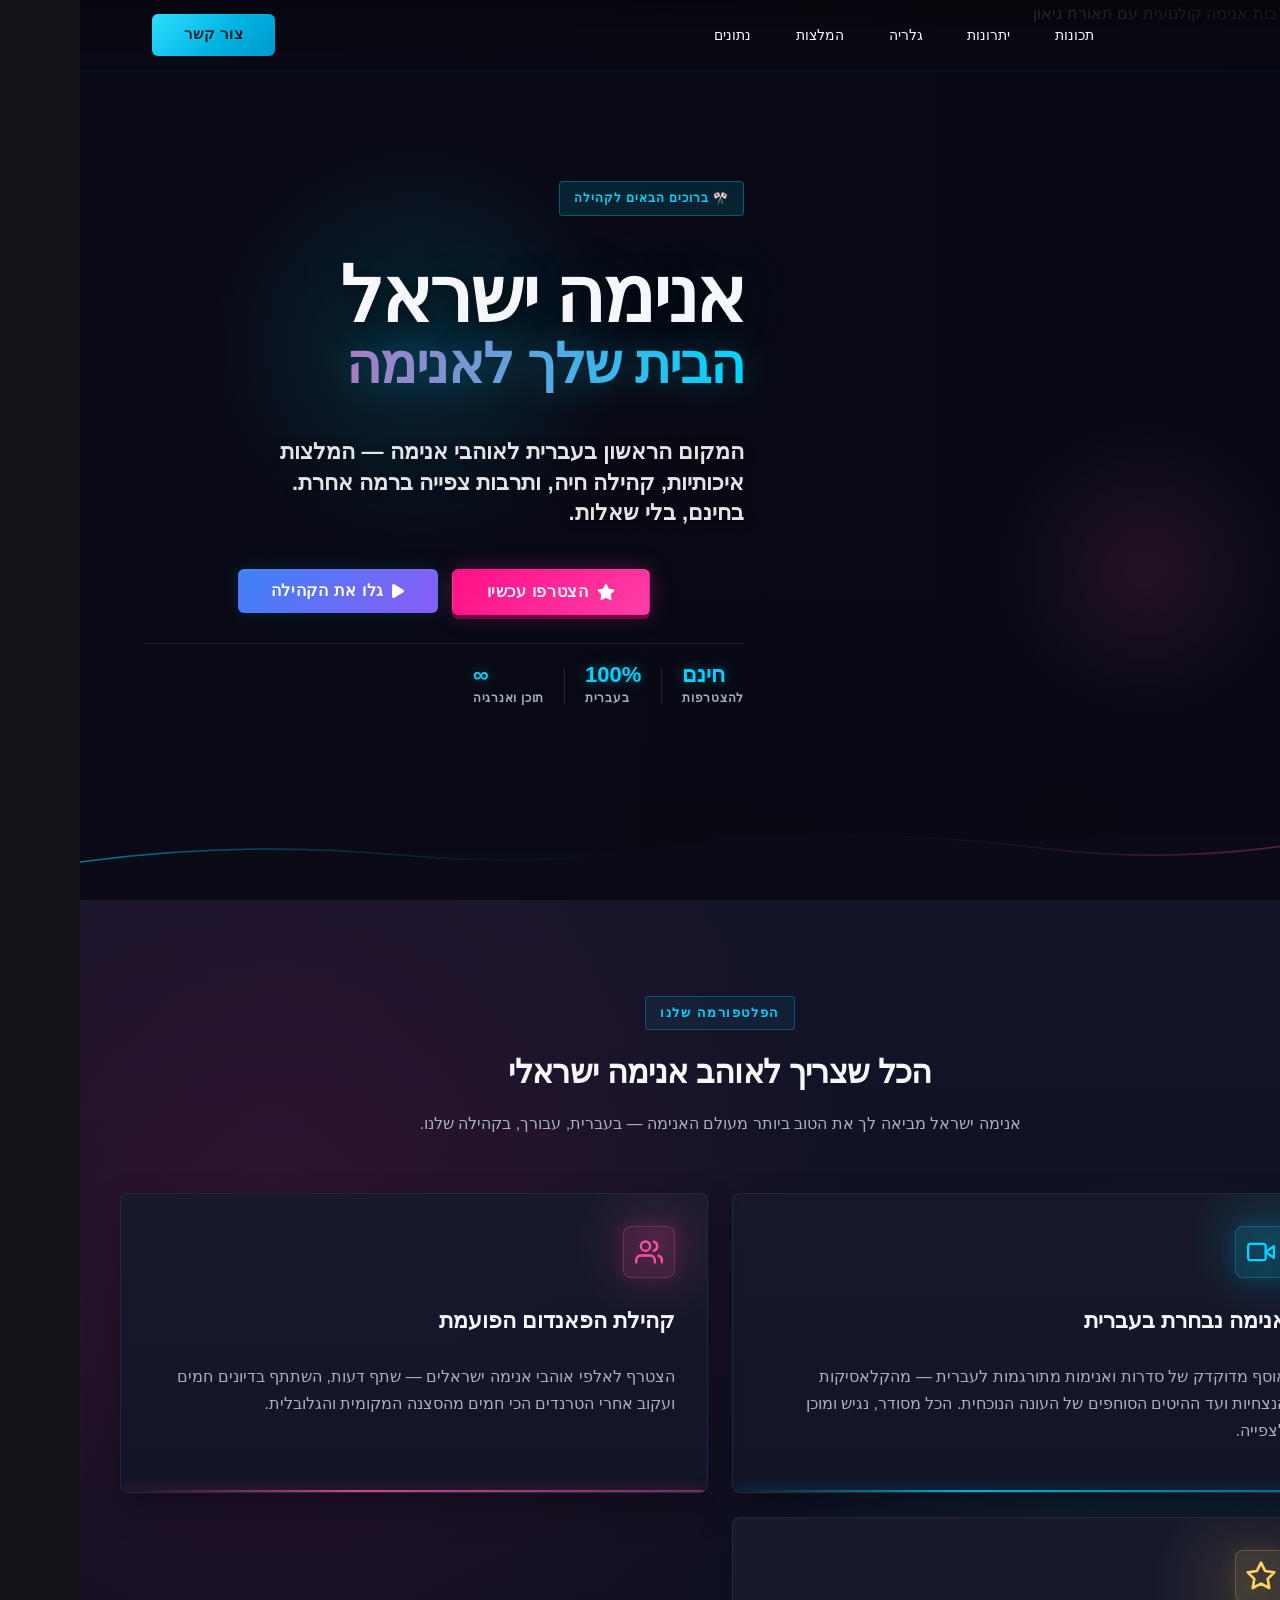
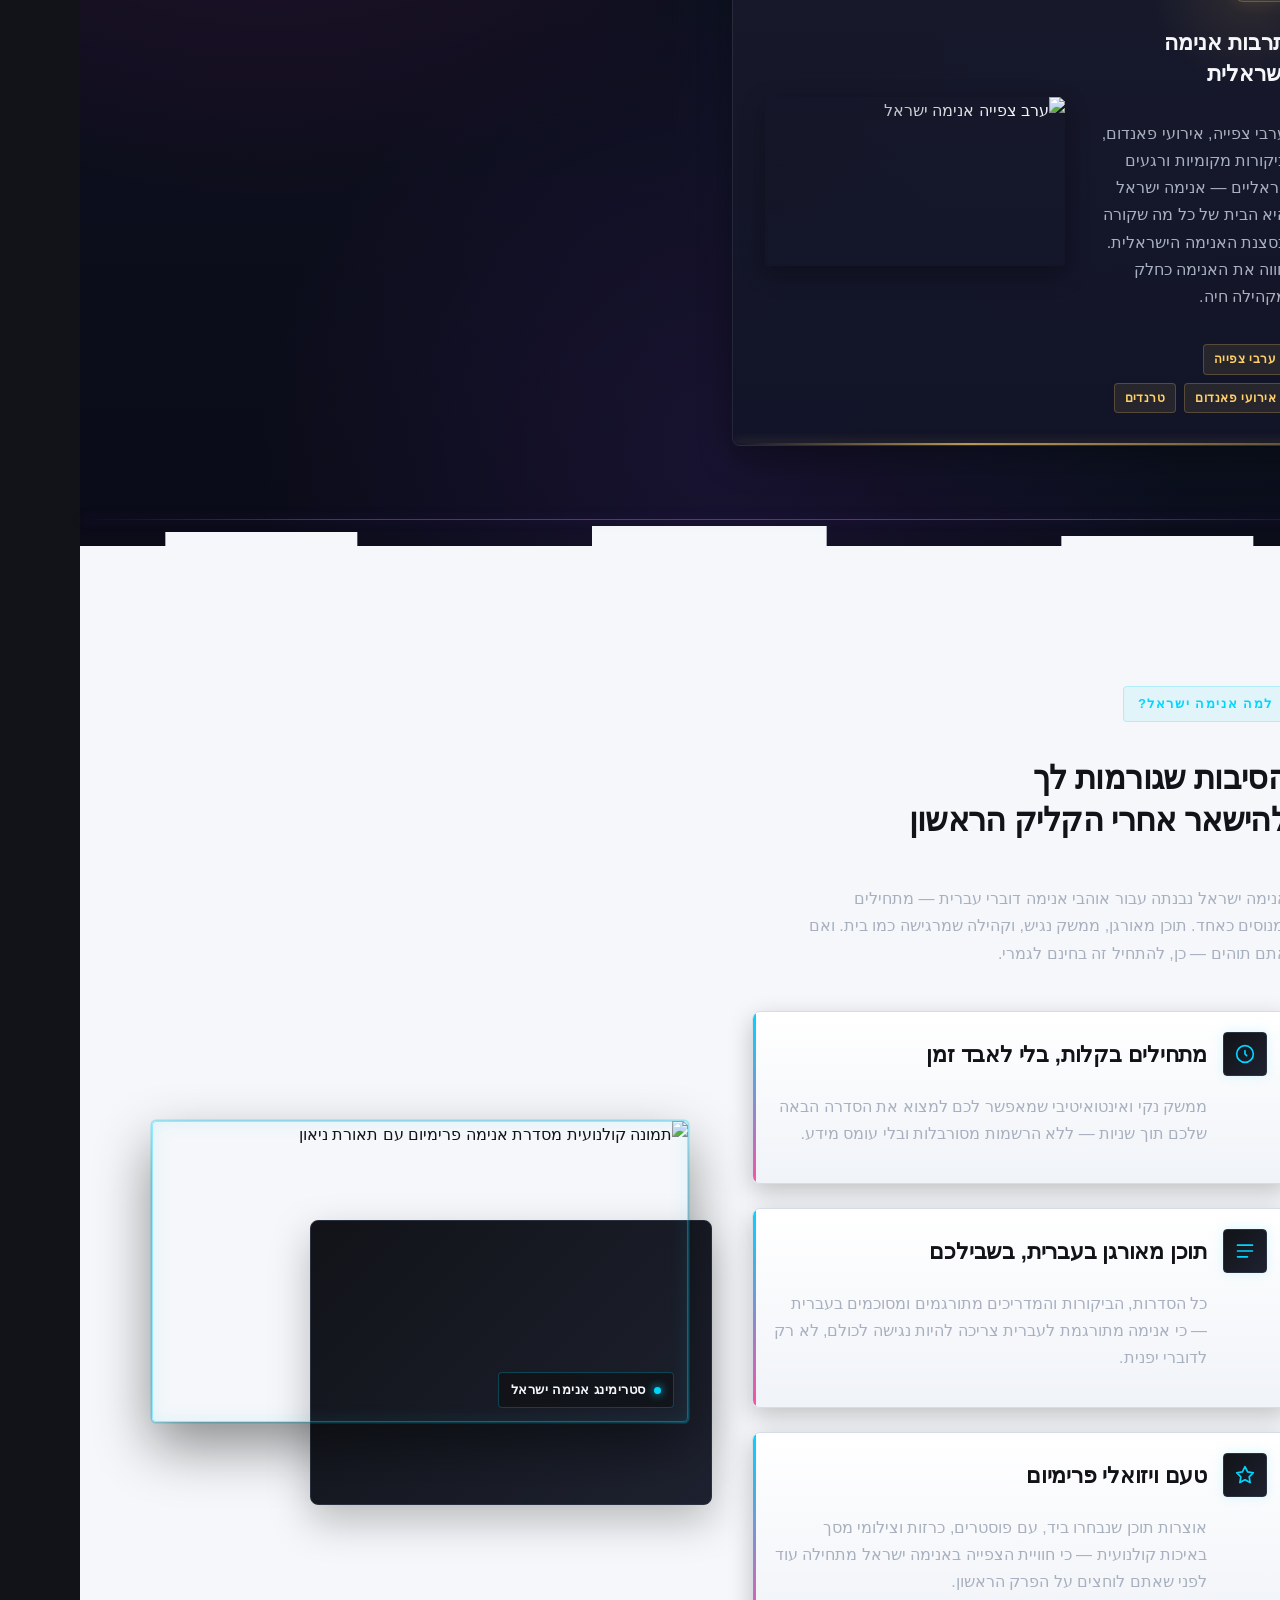
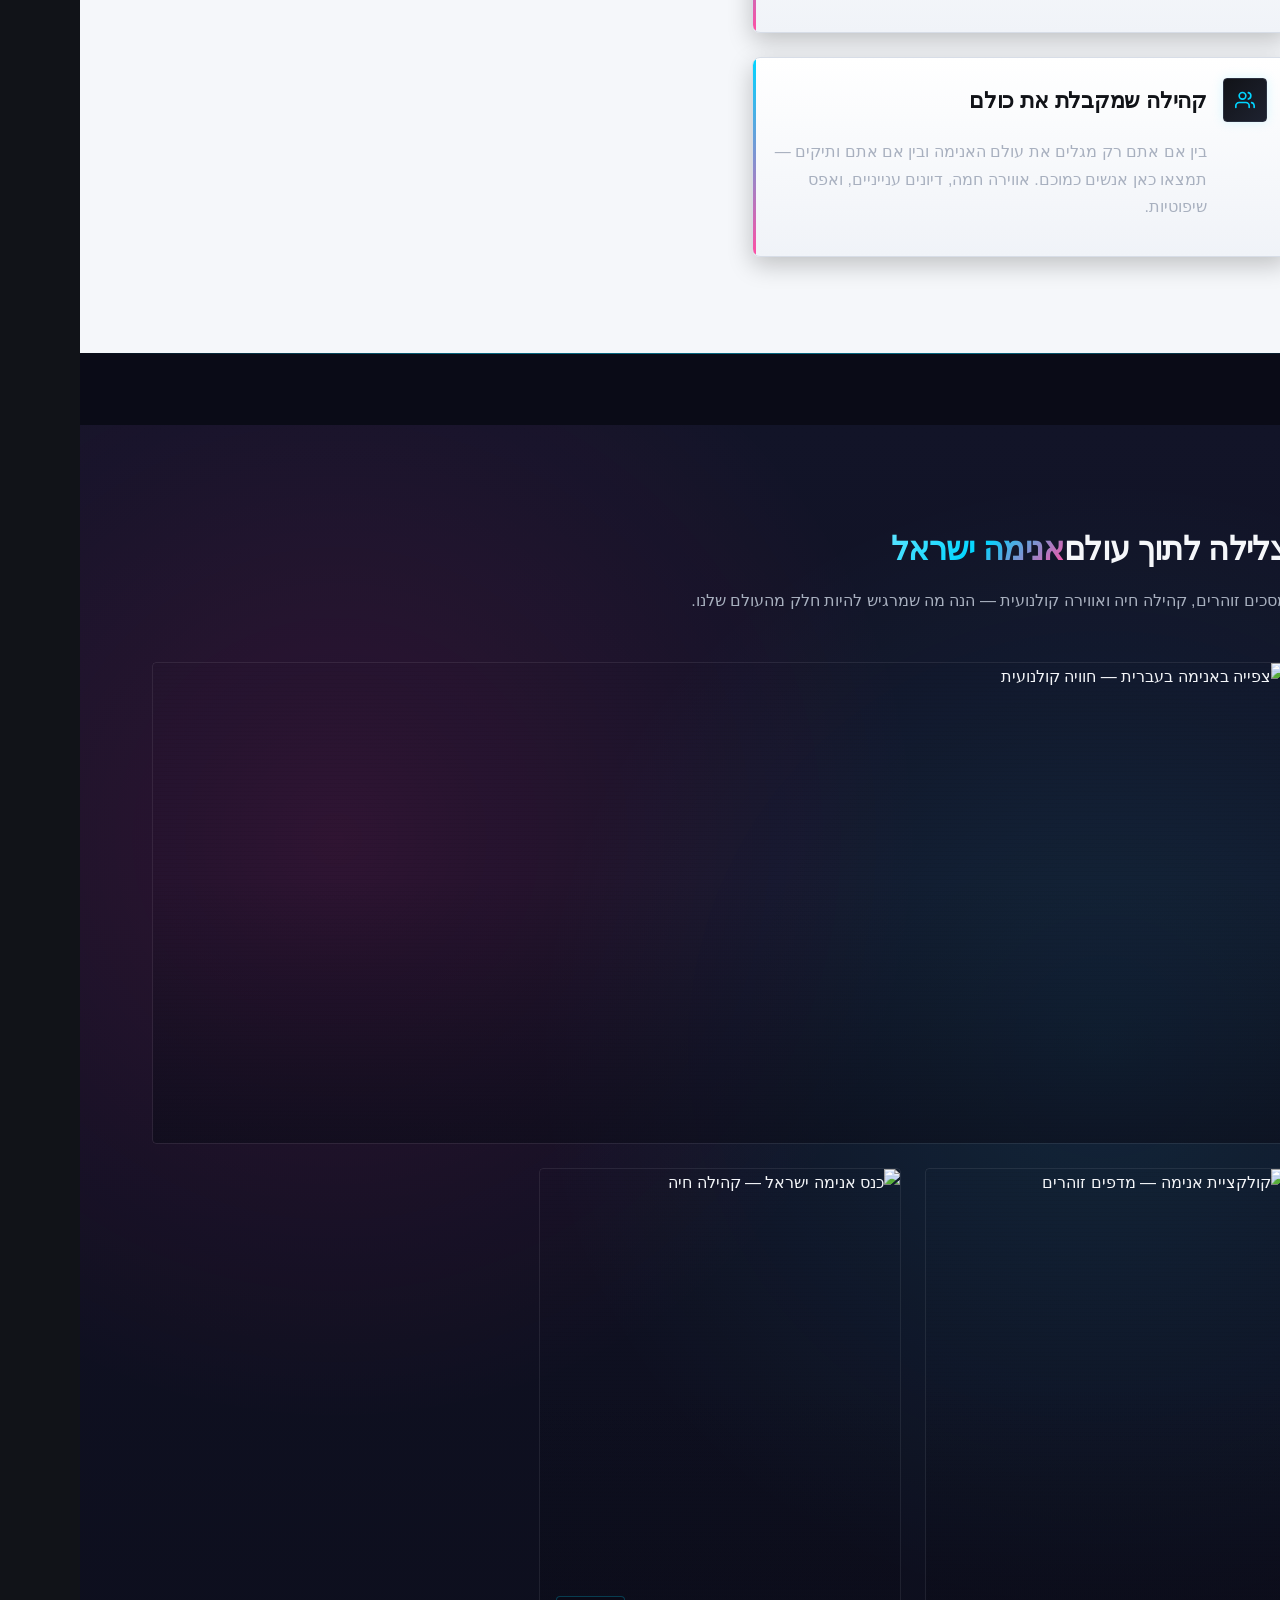
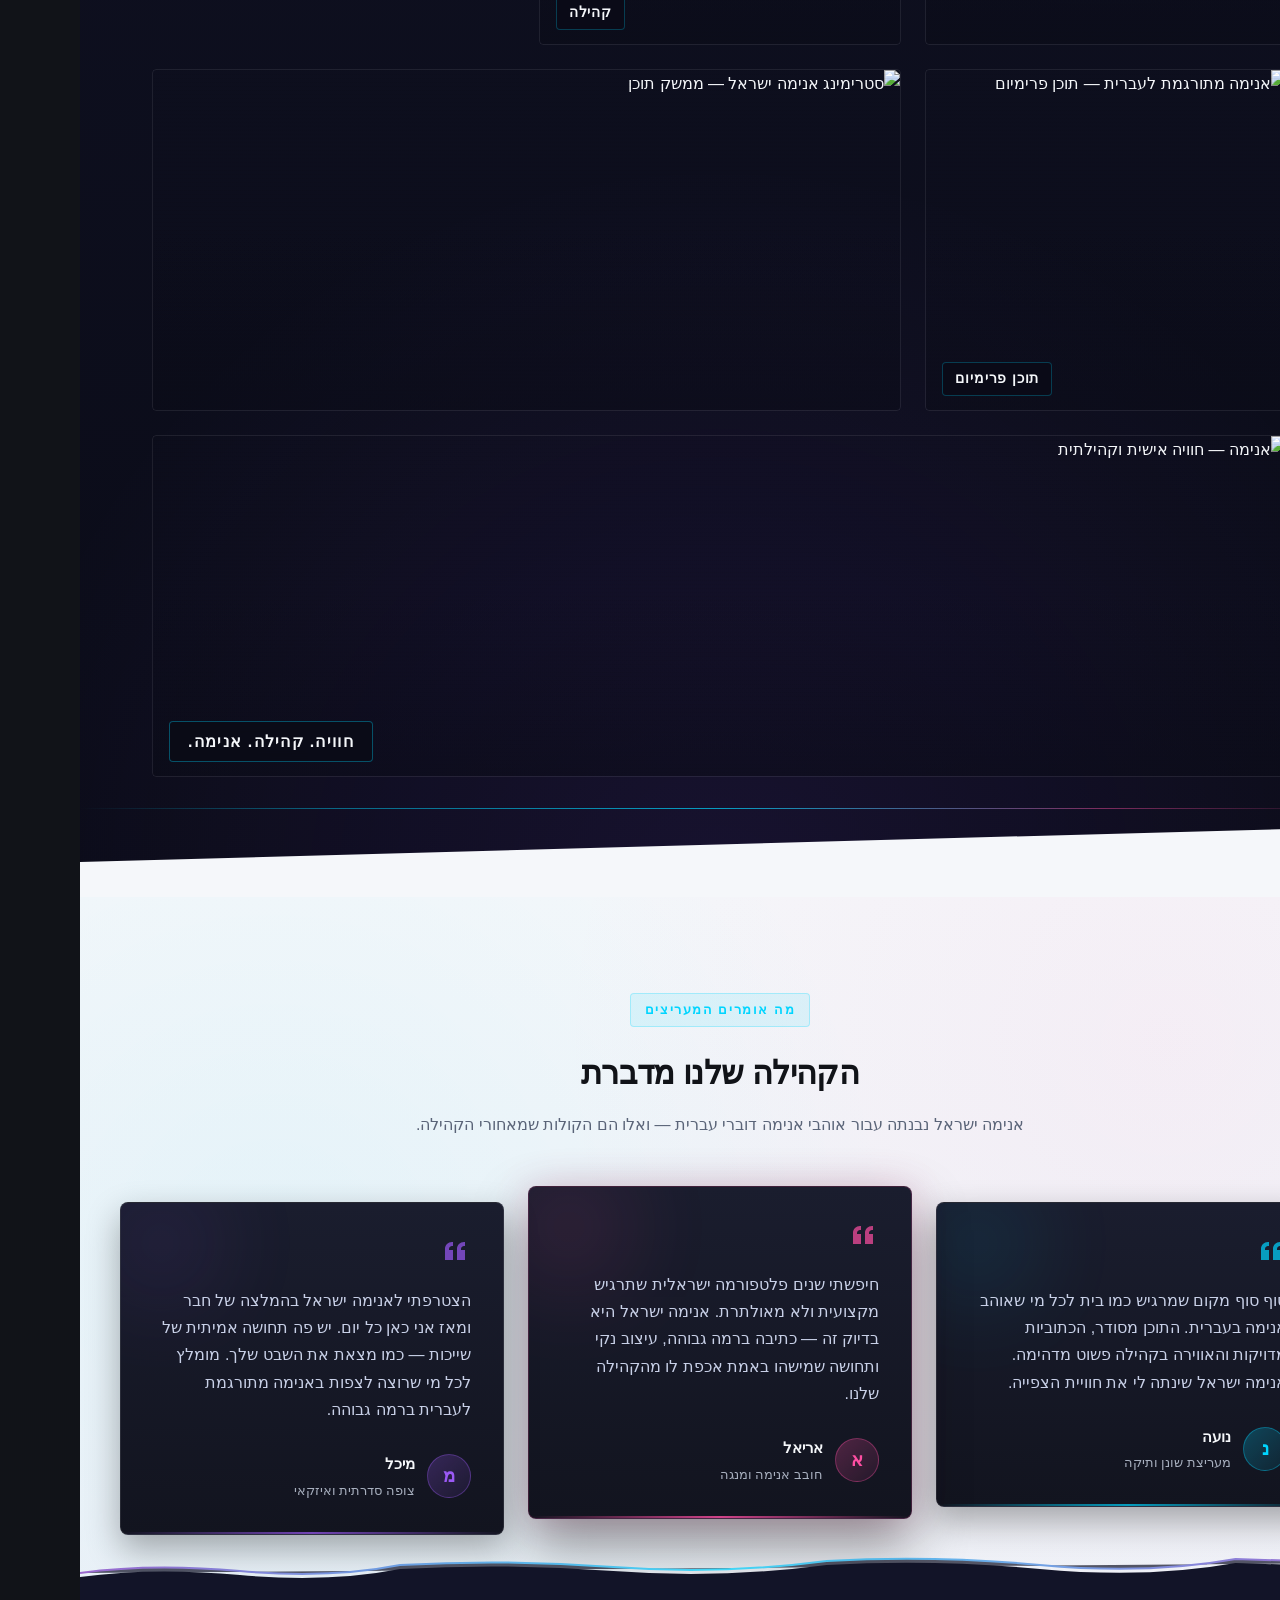
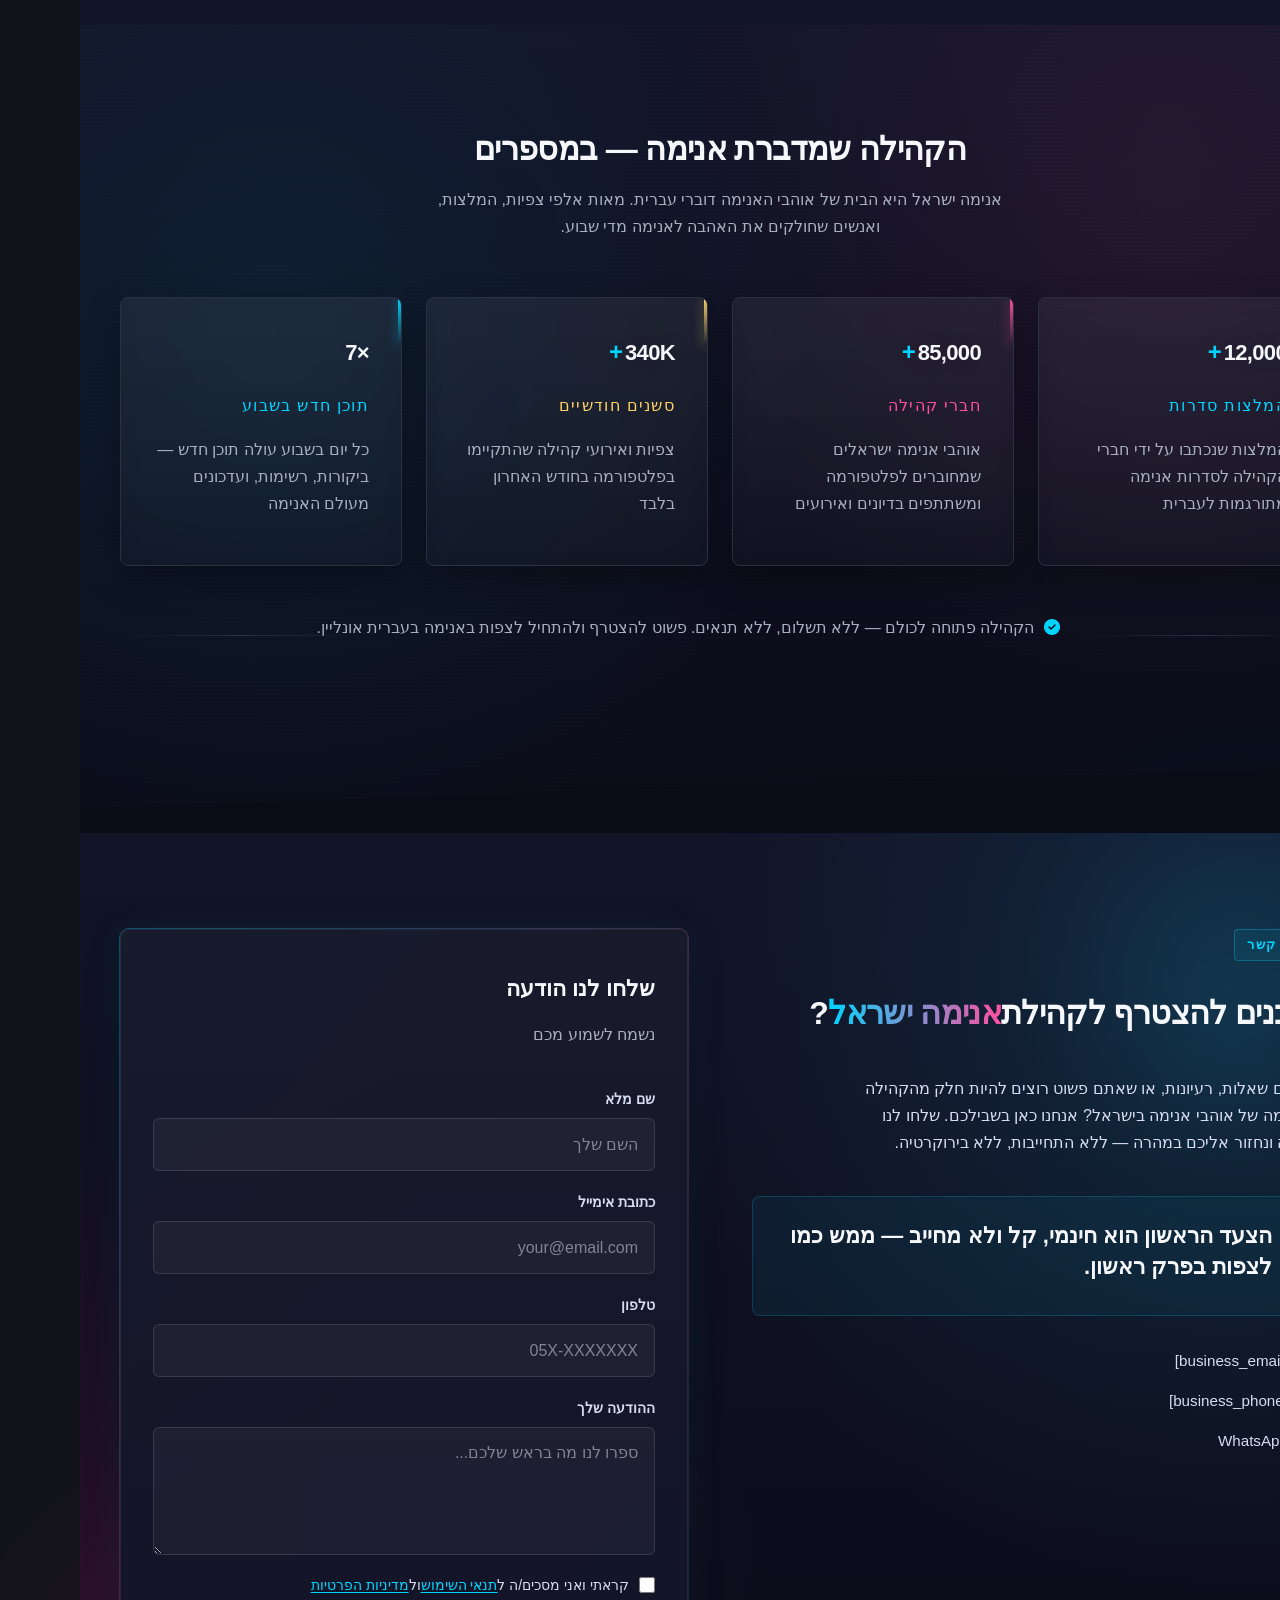
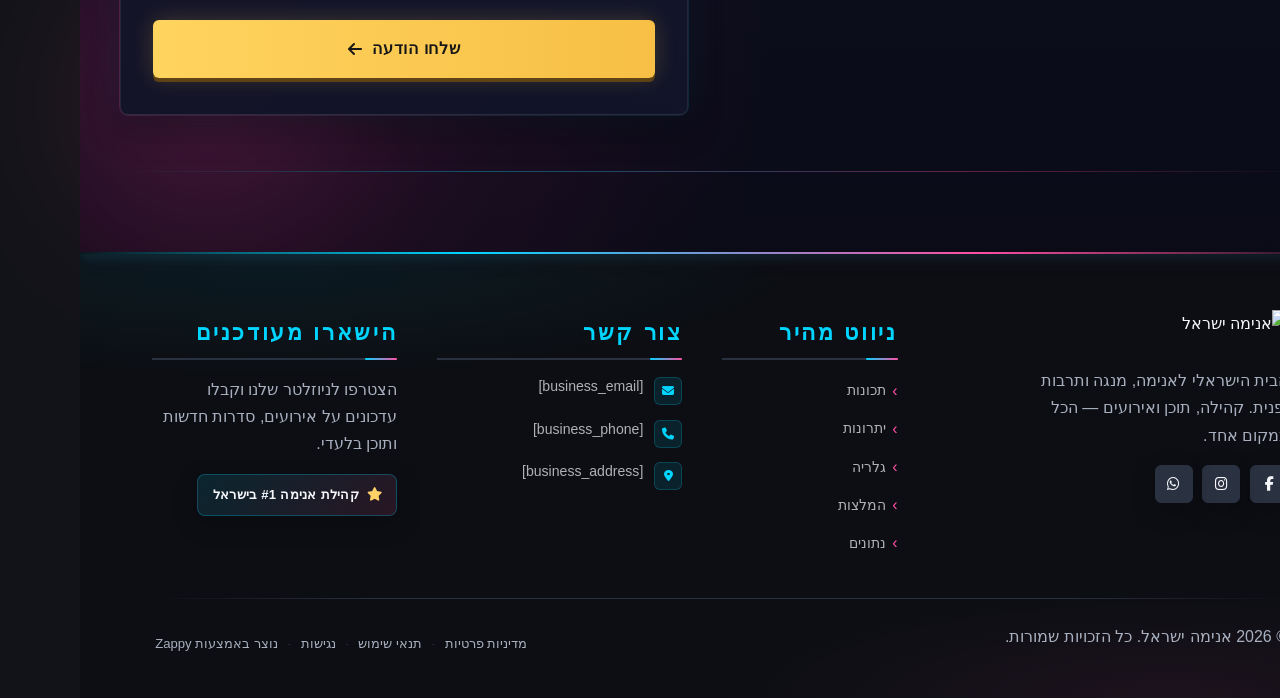
==== commit 8f028126: "Background sync: Progressive GitHub Sync" ====
--- a/public/index.html
+++ b/public/index.html
@@ -1 +1 @@
-<!doctype html><html dir="rtl" lang="he"><head><meta charset="UTF-8"><meta content="width=device-width,initial-scale=1" name="viewport"><meta content="index, follow" name="robots"><title>אנימה ישראל — אנימה ישראל</title><meta content="לבנות אתר פה זה בחינם?" name="description"><meta content="אנימה ישראל, צפייה באנימה בעברית אונליין, סטרימינג אנימה ישראל, אנימה מתורגמת לעברית" name="keywords"><script>!function(){"use strict";var t="6c79f852-6777-4f73-bd78-9fd75b9ca91b",e="https://api.zappy5.com/api/analytics/track",a=18e5,n=2592e6,o=!0,i=!0,r=!0;var s=function(){var e="zappy_visitor_"+t,a=null;try{if(a=localStorage.getItem(e)){var o=JSON.parse(a),i=Date.now();if(i-o.created<n)return o.lastSeen=i,localStorage.setItem(e,JSON.stringify(o)),o.id}}catch(t){console.warn("Zappy Analytics: LocalStorage not available")}var r="zv_"+Date.now()+"_"+Math.random().toString(36).substr(2,9);try{localStorage.setItem(e,JSON.stringify({id:r,created:Date.now(),lastSeen:Date.now()}))}catch(t){}return r}(),c=function(){var e="zappy_session_"+t,n=null;try{if(n=sessionStorage.getItem(e)){var o=JSON.parse(n),i=Date.now();if(i-o.timestamp<a)return o.timestamp=i,sessionStorage.setItem(e,JSON.stringify(o)),o.id}}catch(t){console.warn("Zappy Analytics: SessionStorage not available")}var r="zs_"+Date.now()+"_"+Math.random().toString(36).substr(2,9);try{sessionStorage.setItem(e,JSON.stringify({id:r,timestamp:Date.now()}))}catch(t){}return r}();function l(a,n){n=n||{};var o={website_id:t,event_type:a,page_path:window.location.pathname,referrer:document.referrer||"direct",visitor_id:s,session_id:c,metadata:n};if(navigator.sendBeacon){var i=new Blob([JSON.stringify(o)],{type:"application/json"});navigator.sendBeacon(e,i)}else fetch(e,{method:"POST",headers:{"Content-Type":"application/json"},body:JSON.stringify(o),keepalive:!0}).catch(function(t){console.warn("Zappy Analytics: Failed to track event",t)})}o&&l("pageview",{title:document.title,url:window.location.href}),i&&document.addEventListener("click",function(t){var e=t.target;if("BUTTON"===e.tagName||e.closest("button")){var a="BUTTON"===e.tagName?e:e.closest("button");l("click",{element:"button",text:a.textContent.trim().substring(0,100),id:a.id||null,class:a.className||null})}else if("A"===e.tagName||e.closest("a")){var n="A"===e.tagName?e:e.closest("a");l("navigation",{element:"link",text:n.textContent.trim().substring(0,100),href:n.href,external:n.hostname!==window.location.hostname})}},!0),r&&document.addEventListener("submit",function(t){var e=t.target;l("form_submit",{form_id:e.id||null,form_name:e.name||null,form_action:e.action||null,form_method:e.method||"GET"})},!0);var d=Date.now();window.addEventListener("beforeunload",function(){l("page_unload",{time_on_page:Math.floor((Date.now()-d)/1e3),page_path:window.location.pathname})}),window.zappyAnalytics={track:l,getVisitorId:function(){return s},getSessionId:function(){return c}}}()</script><meta content="אנימה ישראל — אנימה ישראל" property="og:title"><meta content="לבנות אתר פה זה בחינם?" property="og:description"><meta content="website" property="og:type"><meta content="he_IL" property="og:locale"><meta content="summary_large_image" name="twitter:card"><meta content="אנימה ישראל — אנימה ישראל" name="twitter:title"><meta content="לבנות אתר פה זה בחינם?" name="twitter:description"><link href="https://cdnjs.cloudflare.com/ajax/libs/font-awesome/6.4.0/css/all.min.css" rel="stylesheet"><link href="/assets/favicon.ico" rel="icon" type="image/x-icon"><link href="/assets/favicon-16x16.png" rel="icon" type="image/png" sizes="16x16"><link href="/assets/favicon-32x32.png" rel="icon" type="image/png" sizes="32x32"><link href="/assets/favicon-48x48.png" rel="icon" type="image/png" sizes="48x48"><link href="/assets/favicon-192x192.png" rel="icon" type="image/png" sizes="192x192"><link href="/assets/favicon-512x512.png" rel="icon" type="image/png" sizes="512x512"><link href="/assets/apple-touch-icon.png" rel="apple-touch-icon"><link href="https://cdn.jsdelivr.net/npm/vanilla-cookieconsent@3/dist/cookieconsent.css" rel="stylesheet"><script src="https://cdn.jsdelivr.net/npm/vanilla-cookieconsent@3/dist/cookieconsent.umd.js"></script><script src="https://cdn.jsdelivr.net/gh/mickidum/acc_toolbar/acctoolbar/acctoolbar.min.js"></script><link href="/styles.css" rel="stylesheet"><style id="zappy-dropdown-submenu-styles">#navMenu li:has(.sub-menu),.nav-menu li:has(.sub-menu),.navbar li:has(.sub-menu),nav li:has(.sub-menu){position:relative}#navMenu .sub-menu,.nav-menu .sub-menu,.navbar .sub-menu,nav .sub-menu{display:block!important;position:absolute!important;top:100%;left:0;min-width:220px;background:#fff;border-radius:8px;box-shadow:0 8px 25px rgba(0,0,0,.15);padding:8px 0;opacity:0;visibility:hidden;transform:translateY(10px);transition:all .3s ease;z-index:1000;list-style:none;pointer-events:none}#navMenu li:hover>.sub-menu,.nav-menu li:hover>.sub-menu,.navbar li:hover>.sub-menu,nav li:hover>.sub-menu{opacity:1!important;visibility:visible!important;transform:translateY(0)!important;pointer-events:auto!important}.sub-menu li{list-style:none;margin:0;padding:0}.sub-menu a{display:block!important;padding:10px 16px!important;color:var(--text-dark,#333)!important;font-weight:500;text-decoration:none;white-space:nowrap;transition:background-color .2s}.sub-menu a:hover{background-color:#f5f5f5}[dir=rtl] .nav-menu .sub-menu,[dir=rtl] .navbar .sub-menu,[dir=rtl] nav .sub-menu,html[lang=ar] .nav-menu .sub-menu,html[lang=ar] .navbar .sub-menu,html[lang=ar] nav .sub-menu,html[lang=he] .nav-menu .sub-menu,html[lang=he] .navbar .sub-menu,html[lang=he] nav .sub-menu{left:auto!important;right:0!important}.sub-menu:empty,.sub-menu:not(:has(li)),.sub-menu:not(:has(li:not(.zappy-hidden-menu-item))){display:none!important;opacity:0!important;visibility:hidden!important;pointer-events:none!important}li:has(.menu-group-title):hover>.sub-menu{opacity:1!important;visibility:visible!important;transform:translateY(0)!important;pointer-events:auto!important}#navMenu>li>.menu-group-title,.nav-menu>li>.menu-group-title{display:inline-block;padding:.5rem 1rem;cursor:default;user-select:none}@media (max-width:768px){#navMenu .sub-menu,.nav-menu .sub-menu,.navbar .sub-menu,nav .sub-menu{position:static!important;transform:none!important;box-shadow:none!important;background:0 0!important;max-height:0;overflow:hidden;opacity:0;visibility:hidden;transition:max-height .3s ease,opacity .3s ease;padding:0!important;border-radius:0!important}.sub-menu.mobile-expanded{max-height:500px!important;opacity:1!important;visibility:visible!important;padding:8px 0 8px 16px!important}[dir=rtl] .sub-menu.mobile-expanded,html[lang=he] .sub-menu.mobile-expanded{padding:8px 16px 8px 0!important}#navMenu li:hover>.sub-menu,.nav-menu li:hover>.sub-menu,.navbar li:hover>.sub-menu,nav li:hover>.sub-menu{opacity:0;visibility:hidden;pointer-events:none}#navMenu li>.sub-menu.mobile-expanded,.nav-menu li>.sub-menu.mobile-expanded,.navbar li>.sub-menu.mobile-expanded,nav li>.sub-menu.mobile-expanded{opacity:1!important;visibility:visible!important;pointer-events:auto!important}#navMenu li:has(.sub-menu),.nav-menu li:has(.sub-menu),.navbar li:has(.sub-menu),nav li:has(.sub-menu){display:flex!important;flex-wrap:wrap!important;align-items:center!important;position:relative!important;min-height:44px!important}#navMenu li:has(.sub-menu)>a,.nav-menu li:has(.sub-menu)>a,.navbar li:has(.sub-menu)>a,nav li:has(.sub-menu)>a{flex:1!important;min-width:0!important}#navMenu li:has(.sub-menu)>.menu-group-title,.nav-menu li:has(.sub-menu)>.menu-group-title,.navbar li:has(.sub-menu)>.menu-group-title,nav li:has(.sub-menu)>.menu-group-title{flex:1!important;min-width:0!important;padding:0!important;line-height:inherit!important}#navMenu li:has(.sub-menu)>.sub-menu,.nav-menu li:has(.sub-menu)>.sub-menu,.navbar li:has(.sub-menu)>.sub-menu,nav li:has(.sub-menu)>.sub-menu{flex-basis:100%!important;width:100%!important}#navMenu li:has(.sub-menu)>a [class*=arrow],#navMenu li:has(.sub-menu)>a [class*=chevron],.nav-menu li:has(.sub-menu)>a .fa-angle-down,.nav-menu li:has(.sub-menu)>a .fa-chevron-down,.nav-menu li:has(.sub-menu)>a [class*=arrow],.nav-menu li:has(.sub-menu)>a [class*=chevron],nav li:has(.sub-menu)>a [class*=arrow],nav li:has(.sub-menu)>a [class*=chevron]{display:none!important;visibility:hidden!important}.mobile-submenu-toggle{display:flex!important;align-items:center!important;justify-content:center!important;width:44px!important;height:auto!important;background:0 0!important;border:none!important;cursor:pointer!important;color:var(--text-light)!important;position:static!important;flex-shrink:0!important;align-self:stretch!important;z-index:2!important;padding:0!important;margin:0!important}.mobile-submenu-toggle::after{content:''!important;width:0!important;height:0!important;border-left:6px solid transparent!important;border-right:6px solid transparent!important;border-top:7px solid currentColor!important;transition:transform .3s ease!important}.mobile-submenu-toggle.expanded::after{transform:rotate(180deg)!important}.sub-menu a{padding:10px 0!important;display:block!important;color:var(--text-light)!important}.navbar .sub-menu li a,.zappy-products-dropdown .sub-menu a,nav.navbar .sub-menu li a{color:var(--text-light)!important}}@media (min-width:769px){.mobile-submenu-toggle{display:none!important}}</style><style id="mobile-lang-menu-deployed-css">@media (max-width:768px){.lang-switcher,.nav-container .lang-switcher,.nav-cta-container .lang-switcher,.nav-ecommerce-icons .lang-switcher,.nav-icons-left .lang-switcher,.navbar .lang-switcher,.navbar .nav-cta-container .lang-switcher{display:none!important}.mobile-lang-menu{width:100%;border-top:1px solid rgba(128,128,128,.2);padding:8px 0 0 0;margin-top:8px}.mobile-lang-toggle{display:flex!important;align-items:center;justify-content:space-between;width:100%;padding:12px 16px;background:0 0;border:none;cursor:pointer;font-size:15px;color:inherit;font-family:inherit}.mobile-lang-toggle::after{content:'';display:inline-block;width:8px;height:8px;border-right:2px solid currentColor;border-bottom:2px solid currentColor;transform:rotate(45deg);transition:transform .3s ease;margin-left:8px}.mobile-lang-toggle.expanded::after{transform:rotate(-135deg)}.mobile-lang-options{max-height:0;overflow:hidden;transition:max-height .3s ease}.mobile-lang-options.expanded{max-height:300px}.mobile-lang-option{display:flex!important;align-items:center;gap:10px;padding:10px 24px;text-decoration:none;color:inherit;font-size:14px;font-family:inherit}.mobile-lang-option:hover{background:rgba(128,128,128,.1)}.mobile-lang-option.active{font-weight:600;opacity:.7;pointer-events:none}.mobile-lang-option img{width:20px;height:20px;border-radius:50%}}@media (min-width:769px){.mobile-lang-menu{display:none!important}}</style><style id="zappy-widget-visibility">#mic-access-tool-box,#mic-access-tool-general-button,#mic-init-access-tool #mic-access-tool-box,#mic-init-access-tool #mic-access-tool-general-button,#mic-init-access-tool .mic-access-tool-general-button,._access-icon,._access-menu,.mic-access-tool-box,.mic-access-tool-general-button,div[id*=mic-access-tool-box]{display:none!important;visibility:hidden!important;opacity:0!important;pointer-events:none!important}</style></head><body><nav class="navbar" dir="rtl"><button class="mobile-toggle" aria-label="Menu" id="mobileToggle"><svg viewBox="0 0 24 24" fill="none" height="24" width="24" class="hamburger-icon"><path d="M3 12h18M3 6h18M3 18h18" stroke="currentColor" stroke-width="2" stroke-linecap="round"></path></svg><svg viewBox="0 0 24 24" fill="none" height="24" width="24" class="close-icon" style="display:none"><path d="M18 6L6 18M6 6l12 12" stroke="currentColor" stroke-width="2" stroke-linecap="round"></path></svg></button><button class="phone-header-btn" aria-label="Call" data-phone="[business_phone]"><svg viewBox="0 0 24 24" fill="currentColor" height="20" width="20"><path d="M22 16.92v3a2 2 0 0 1-2.18 2 19.79 19.79 0 0 1-8.63-3.07 19.5 19.5 0 0 1-6-6 19.79 19.79 0 0 1-3.07-8.67A2 2 0 0 1 4.11 2h3a2 2 0 0 1 2 1.72 12.84 12.84 0 0 0 .7 2.81 2 2 0 0 1-.45 2.11L8.09 9.91a16 16 0 0 0 6 6l1.27-1.27a2 2 0 0 1 2.11-.45 12.84 12.84 0 0 0 2.81.7A2 2 0 0 1 22 16.92z"></path></svg></button><div class="nav-container"><div class="nav-right-group"><div class="nav-brand"><a href="/" class="logo-link"><img alt="אנימה ישראל" data-context="business logo" data-placeholder="logo" height="40" src="" width="160" class="logo"></a></div><ul class="nav-menu" id="navMenu"><li><a href="#features">תכונות</a></li><li><a href="#benefits">יתרונות</a></li><li><a href="#gallery">גלריה</a></li><li><a href="#testimonials">המלצות</a></li><li><a href="#stats">נתונים</a></li></ul></div><div class="nav-cta-container"><a href="#contact" class="nav-cta-btn">צור קשר</a></div></div></nav><script>window.addEventListener("load",function(){const e=document.querySelector(".navbar, nav, header");if(!e)return void console.log("[Navbar] Navbar element not found");let t=document.getElementById("mobileToggle")||document.querySelector(".mobile-toggle")||document.querySelector(".hamburger")||document.querySelector(".hamburger-menu")||document.querySelector(".menu-toggle")||document.querySelector(".burger-menu")||document.querySelector('[aria-label="Menu"]')||document.querySelector('[aria-label="תפריט"]');const o=document.querySelector(".phone-header-btn"),n=window.getComputedStyle(e);let r=n.backgroundColor;if(console.log("[Navbar] Initial navbar background:",r),"transparent"===r||"rgba(0, 0, 0, 0)"===r||r.startsWith("rgba")&&r.includes(", 0)")){const e=n.backgroundImage;if(e&&"none"!==e)console.log("[Navbar] Navbar has background image/gradient, using dark text"),r="rgb(240, 240, 240)";else{const e=window.getComputedStyle(document.body).backgroundColor;console.log("[Navbar] Navbar transparent, using body background:",e),r=e}}const i=r.match(/\d+/g);if(i&&i.length>=3){const e=(.299*parseInt(i[0])+.587*parseInt(i[1])+.114*parseInt(i[2]))/255;console.log("[Navbar] Mobile button colors preserved from Claude CSS (luminance:",e.toFixed(2)+")");const n=document.createElement("style");n.id="zappy-mobile-nav-fix";document.documentElement.lang;document.documentElement.dir,n.textContent='\n        /* Hide mobile buttons on desktop, show only on mobile */\n        @media (min-width: 769px) {\n          .mobile-toggle,\n          .phone-header-btn {\n            display: none !important;\n          }\n        }\n        \n        /* Show and position mobile buttons correctly on mobile */\n        @media (max-width: 768px) {\n          .mobile-toggle,\n          .phone-header-btn {\n            position: absolute !important;\n            top: 50% !important;\n            transform: translateY(-50%) !important;\n            z-index: 1001 !important;\n            display: flex !important;\n            align-items: center !important;\n            justify-content: center !important;\n            width: 36px !important;\n            height: 36px !important;\n            border-radius: 50% !important;\n            border: none !important;\n            cursor: pointer !important;\n            padding: 6px !important;\n            background: none !important;\n            color: var(--nav-text, var(--text-light)) !important;\n          }\n          \n          /* LTR positioning (default): hamburger LEFT, phone RIGHT */\n          html:not([dir="rtl"]):not([lang="he"]):not([lang="ar"]) .mobile-toggle,\n          html[dir="ltr"] .mobile-toggle {\n            left: 12px !important;\n            right: auto !important;\n          }\n          html:not([dir="rtl"]):not([lang="he"]):not([lang="ar"]) .phone-header-btn,\n          html[dir="ltr"] .phone-header-btn {\n            right: 12px !important;\n            left: auto !important;\n          }\n          \n          /* RTL positioning: hamburger RIGHT, phone LEFT */\n          html[dir="rtl"] .mobile-toggle,\n          html[lang="he"] .mobile-toggle,\n          html[lang="ar"] .mobile-toggle {\n            right: 12px !important;\n            left: auto !important;\n          }\n          html[dir="rtl"] .phone-header-btn,\n          html[lang="he"] .phone-header-btn,\n          html[lang="ar"] .phone-header-btn {\n            left: 12px !important;\n            right: auto !important;\n          }\n          \n          /* CRITICAL: Ensure nav-container has min-height on mobile */\n          /* All children are positioned absolutely/fixed on mobile, so height:auto collapses to 0 */\n          .nav-container {\n            min-height: 70px !important;\n            position: relative !important;\n          }\n          \n          /* Ensure SVG icons are properly sized and inherit color */\n          .mobile-toggle svg,\n          .phone-header-btn svg {\n            width: 24px !important;\n            height: 24px !important;\n            /* Don\'t force display - let JavaScript control hamburger/close toggle */\n          }\n          \n          /* Reset nav-cta-container on mobile - remove desktop box-shadow/padding */\n          /* that creates a visible ghost box when CTA button is hidden */\n          .nav-cta-container {\n            box-shadow: none !important;\n            padding: 0 !important;\n          }\n          \n          /* Hide nav-cta-container entirely on mobile when there\'s no lang-switcher */\n          /* (only the CTA button is inside, and it\'s hidden on mobile) */\n          .nav-cta-container:not(:has(.lang-switcher)) {\n            display: none !important;\n          }\n          \n          /* CRITICAL: Prevent hero image fade gradient from bleeding over headline text */\n          /* The .image-fade-gradient has bottom: -30px (extends below parent) */\n          /* On mobile stacked layout, this overlaps the h1 text below the image */\n          .hero-image-column {\n            overflow: hidden !important;\n          }\n          .image-fade-gradient {\n            bottom: 0 !important;\n          }\n          \n          /* Hide desktop language switcher on mobile - hamburger menu handles it */\n          /* High specificity to override stored CSS */\n          .lang-switcher,\n          .nav-cta-container .lang-switcher,\n          .nav-container .lang-switcher,\n          .navbar .lang-switcher,\n          .navbar .nav-cta-container .lang-switcher {\n            display: none !important;\n          }\n        }\n      ';const r=document.getElementById("zappy-mobile-nav-fix");r&&r.remove(),document.head.appendChild(n),console.log("[Navbar] Critical CSS injected for mobile nav positioning");const l=window.innerWidth<=768;if(t){const e=t.querySelector(".hamburger-icon"),o=t.querySelector(".close-icon");e&&(e.style.setProperty("width","24px","important"),e.style.setProperty("height","24px","important"),e.style.setProperty("display","block","important")),o&&(o.style.setProperty("width","24px","important"),o.style.setProperty("height","24px","important"),o.style.setProperty("display","none","important")),l?(t.style.setProperty("position","absolute","important"),t.style.setProperty("top","50%","important"),t.style.setProperty("transform","translateY(-50%)","important"),t.style.setProperty("z-index","1001","important"),t.style.removeProperty("left"),t.style.removeProperty("right"),console.log("[Navbar] Mobile toggle positioning applied (mobile viewport)")):(t.style.removeProperty("position"),t.style.removeProperty("top"),t.style.removeProperty("transform"),t.style.removeProperty("z-index"),t.style.removeProperty("left"),t.style.removeProperty("right"),console.log("[Navbar] Desktop viewport - cleared mobile toggle inline positioning"))}if(o){const e=o.querySelector("svg");e&&(e.style.width="24px",e.style.height="24px",e.setAttribute("width","24"),e.setAttribute("height","24")),l?(o.style.setProperty("position","absolute","important"),o.style.setProperty("top","50%","important"),o.style.setProperty("transform","translateY(-50%)","important"),o.style.setProperty("z-index","1001","important"),o.style.removeProperty("left"),o.style.removeProperty("right"),console.log("[Navbar] Phone button positioning applied (mobile viewport)")):(o.style.removeProperty("position"),o.style.removeProperty("top"),o.style.removeProperty("transform"),o.style.removeProperty("z-index"),o.style.removeProperty("left"),o.style.removeProperty("right"),console.log("[Navbar] Desktop viewport - cleared phone button inline positioning"))}}else console.log("[Navbar] Could not parse background color:",r);t=document.getElementById("mobileToggle")||document.querySelector(".mobile-toggle")||document.querySelector(".hamburger")||document.querySelector(".hamburger-menu")||document.querySelector(".menu-toggle")||document.querySelector(".burger-menu")||document.querySelector('[aria-label="Menu"]')||document.querySelector('[aria-label="תפריט"]');const l=document.getElementById("navMenu")||document.querySelector(".nav-menu")||document.querySelector(".nav-links")||document.querySelector("nav ul:not(.submenu)");if(!t||!l)return void console.log("[Navbar] Mobile toggle or menu not found:",{toggle:!!t,menu:!!l});l.id||(l.id="navMenu"),console.log("[Navbar] Initializing mobile menu...");const a=t.cloneNode(!0);t.parentNode.replaceChild(a,t),a.addEventListener("click",function(e){e.preventDefault(),e.stopPropagation();const t=this.querySelector(".hamburger-icon"),o=this.querySelector(".close-icon");l.classList.contains("active")?(l.classList.remove("active"),t&&t.style.setProperty("display","block","important"),o&&o.style.setProperty("display","none","important"),document.body.style.overflow="",console.log("[Navbar] Menu closed")):(l.classList.add("active"),t&&t.style.setProperty("display","none","important"),o&&o.style.setProperty("display","block","important"),document.body.style.overflow="hidden",console.log("[Navbar] Menu opened"))}),l.querySelectorAll("a").forEach(function(e){e.addEventListener("click",function(){if("#"===this.getAttribute("href"))return;const e=a.querySelector(".hamburger-icon"),t=a.querySelector(".close-icon");l.classList.remove("active"),e&&e.style.setProperty("display","block","important"),t&&t.style.setProperty("display","none","important"),document.body.style.overflow="",console.log("[Navbar] Menu closed (link clicked)")})});var s=l.querySelectorAll(".dropdown-toggle");s.forEach(function(e){e.addEventListener("click",function(e){e.preventDefault(),e.stopPropagation();var t=this.closest(".nav-dropdown");t&&(t.parentNode.querySelectorAll(".nav-dropdown.open").forEach(function(e){e!==t&&e.classList.remove("open")}),t.classList.toggle("open"),console.log("[Navbar] Dropdown toggled:",t.classList.contains("open")?"open":"closed"))})}),document.addEventListener("click",function(e){e.target.closest(".nav-dropdown")||document.querySelectorAll(".nav-dropdown.open").forEach(function(e){e.classList.remove("open")})}),console.log("[Navbar] Dropdown handlers initialized for "+s.length+" dropdowns"),o&&o.addEventListener("click",function(){const e=document.querySelectorAll('a[href^="tel:"]'),t=e.length>0?e[0].getAttribute("href").replace("tel:",""):"[business_phone]";window.location.href="tel:"+t,console.log("[Navbar] Phone button clicked")}),console.log("[Navbar] Mobile menu initialized successfully");const p=function(){const e=document.querySelector(".whatsapp-float");e&&(window.innerWidth>=769?(e.style.setProperty("display","none","important"),e.style.setProperty("visibility","hidden","important"),e.style.setProperty("opacity","0","important"),e.style.setProperty("pointer-events","none","important"),console.log("[WhatsApp] Button hidden on desktop")):(e.style.removeProperty("display"),e.style.removeProperty("visibility"),e.style.removeProperty("opacity"),e.style.removeProperty("pointer-events"),console.log("[WhatsApp] Button visible on mobile")))};let c;p(),window.addEventListener("resize",function(){clearTimeout(c),c=setTimeout(p,100)})})</script><main><section class="index-hero-section" data-layout-spec="בית-hero" dir="rtl" data-hero-type="fullscreen-scrim"><div class="index-hero-bg"><img alt="אווירת תרבות אנימה קולנועית עם תאורת ניאון" data-context="Cinematic anime fan culture atmosphere: a neon-lit screening room filled with glowing anime posters on dark walls, LED strip lights in cyan and pink hues, large display screens showing anime artwork, fan merchandise on shelves, atmospheric fog-like ambiance, dark moody lighting with vivid neon reflections on surfaces, ultra-realistic photography style, wide angle, 16:9 aspect ratio" data-placeholder="index-hero-image-1" height="675" src="/assets/site-index-hero-image-1.webp" width="1200" data-hero-bg="true"></div><div class="index-hero-scanlines" aria-hidden="true"></div><div class="index-hero-scrim" aria-hidden="true"></div><div class="index-hero-glow-cyan" aria-hidden="true"></div><div class="index-hero-glow-pink" aria-hidden="true"></div><div class="index-hero-container"><div class="index-hero-content"><span class="index-hero-badge">🎌 ברוכים הבאים לקהילה</span><h1 class="index-hero-title"><span class="index-hero-title-line1">אנימה ישראל</span><span class="index-hero-gradient-text index-hero-title-line2">הבית שלך לאנימה</span></h1><h3 class="index-hero-subtitle">המקום הראשון בעברית לאוהבי אנימה — המלצות איכותיות, קהילה חיה, ותרבות צפייה ברמה אחרת. בחינם, בלי שאלות.</h3><div class="index-hero-ctas"><a href="#contact" class="index-hero-btn-primary"><i class="fas fa-star"></i>הצטרפו עכשיו</a><a href="#community" class="index-hero-btn-secondary"><i class="fas fa-play"></i>גלו את הקהילה</a></div><div class="index-hero-meta"><div class="index-hero-meta-item"><span class="index-hero-meta-num">חינם</span><span class="index-hero-meta-label">להצטרפות</span></div><div class="index-hero-meta-divider" aria-hidden="true"></div><div class="index-hero-meta-item"><span class="index-hero-meta-num">100%</span><span class="index-hero-meta-label">בעברית</span></div><div class="index-hero-meta-divider" aria-hidden="true"></div><div class="index-hero-meta-item"><span class="index-hero-meta-num">∞</span><span class="index-hero-meta-label">תוכן ואנרגיה</span></div></div></div></div><div class="index-hero-divider-wrapper"><svg viewBox="0 0 1440 90" xmlns="http://www.w3.org/2000/svg" aria-hidden="true" data-no-icon-edit="true" preserveAspectRatio="none"><defs><linearGradient id="heroNeonDivider" x1="0" x2="1" y1="0" y2="0"><stop offset="0%" stop-color="#00D5FF" stop-opacity="0.55"></stop><stop offset="50%" stop-color="#111318" stop-opacity="0"></stop><stop offset="100%" stop-color="#FF4FA3" stop-opacity="0.45"></stop></linearGradient></defs><path d="M0,90 L0,52 Q180,30 360,45 T720,28 Q900,18 1080,38 T1440,22 L1440,90 Z" fill="#0a0b17"></path><path d="M0,52 Q180,30 360,45 T720,28 Q900,18 1080,38 T1440,22" fill="#0a0b17" stroke="url(#heroNeonDivider)" stroke-width="1.5"></path></svg></div></section><section class="index-features-section" data-layout-spec="בית-features" dir="rtl" id="features"><div class="index-features-container"><div class="index-features-intro"><span class="index-features-eyebrow">הפלטפורמה שלנו</span><h2 class="index-features-heading">הכל שצריך לאוהב אנימה ישראלי</h2><p class="index-features-subtext">אנימה ישראל מביאה לך את הטוב ביותר מעולם האנימה — בעברית, עבורך, בקהילה שלנו.</p></div><div class="index-features-grid"><article class="index-feature-card index-feature-card--cyan"><div class="index-feature-card-glow index-feature-card-glow--cyan"></div><div class="index-feature-card-inner"><div class="index-feature-icon-wrap index-feature-icon-wrap--cyan"><svg viewBox="0 0 24 24" xmlns="http://www.w3.org/2000/svg" aria-hidden="true" data-element-type="icon" data-icon-type="svg" fill="none" height="28" stroke="currentColor" stroke-linecap="round" stroke-linejoin="round" stroke-width="2" width="28"><polygon points="23 7 16 12 23 17 23 7"></polygon><rect height="14" rx="2" ry="2" width="15" x="1" y="5"></rect></svg></div><div class="index-feature-text"><h3 class="index-feature-title">אנימה נבחרת בעברית</h3><p class="index-feature-desc">אוסף מדוקדק של סדרות ואנימות מתורגמות לעברית — מהקלאסיקות הנצחיות ועד ההיטים הסוחפים של העונה הנוכחית. הכל מסודר, נגיש ומוכן לצפייה.</p></div></div><div class="index-feature-accent-line index-feature-accent-line--cyan"></div></article><article class="index-feature-card index-feature-card--pink"><div class="index-feature-card-glow index-feature-card-glow--pink"></div><div class="index-feature-card-inner"><div class="index-feature-icon-wrap index-feature-icon-wrap--pink"><svg viewBox="0 0 24 24" xmlns="http://www.w3.org/2000/svg" aria-hidden="true" data-element-type="icon" data-icon-type="svg" fill="none" height="28" stroke="currentColor" stroke-linecap="round" stroke-linejoin="round" stroke-width="2" width="28"><path d="M17 21v-2a4 4 0 0 0-4-4H5a4 4 0 0 0-4 4v2"></path><circle cx="9" cy="7" r="4"></circle><path d="M23 21v-2a4 4 0 0 0-3-3.87"></path><path d="M16 3.13a4 4 0 0 1 0 7.75"></path></svg></div><div class="index-feature-text"><h3 class="index-feature-title">קהילת הפאנדום הפועמת</h3><p class="index-feature-desc">הצטרף לאלפי אוהבי אנימה ישראלים — שתף דעות, השתתף בדיונים חמים ועקוב אחרי הטרנדים הכי חמים מהסצנה המקומית והגלובלית.</p></div></div><div class="index-feature-accent-line index-feature-accent-line--pink"></div></article><article class="index-feature-card index-feature-card--accent index-feature-card--large"><div class="index-feature-card-glow index-feature-card-glow--accent"></div><div class="index-feature-card-inner index-feature-card-inner--large"><div class="index-feature-large-left"><div class="index-feature-icon-wrap index-feature-icon-wrap--accent"><svg viewBox="0 0 24 24" xmlns="http://www.w3.org/2000/svg" aria-hidden="true" data-element-type="icon" data-icon-type="svg" fill="none" height="32" stroke="currentColor" stroke-linecap="round" stroke-linejoin="round" stroke-width="2" width="32"><polygon points="12 2 15.09 8.26 22 9.27 17 14.14 18.18 21.02 12 17.77 5.82 21.02 7 14.14 2 9.27 8.91 8.26 12 2"></polygon></svg></div><h3 class="index-feature-title">תרבות אנימה ישראלית</h3><p class="index-feature-desc">ערבי צפייה, אירועי פאנדום, ביקורות מקומיות ורגעים ויראליים — אנימה ישראל היא הבית של כל מה שקורה בסצנת האנימה הישראלית. חווה את האנימה כחלק מקהילה חיה.</p><div class="index-feature-tags"><span class="index-feature-tag">ערבי צפייה</span><span class="index-feature-tag">אירועי פאנדום</span><span class="index-feature-tag">טרנדים</span></div></div><div class="index-feature-large-right"><figure class="index-feature-img-wrap"><img alt="ערב צפייה אנימה ישראל" data-context="Israeli anime fans at a viewing night event, dark cinematic atmosphere, neon lights, people watching anime on a large screen, fan community gathering, vibrant and energetic" data-placeholder="anime-community-event" height="220" src="/assets/site-anime-community-event.webp" width="320"><div class="index-feature-img-overlay"></div></figure></div></div><div class="index-feature-accent-line index-feature-accent-line--accent"></div></article></div></div><div class="index-features-divider-wrapper"><div class="index-features-glow-line"></div><svg viewBox="0 0 1200 72" xmlns="http://www.w3.org/2000/svg" aria-hidden="true" data-no-icon-edit="true" preserveAspectRatio="none"><path d="M0,72 L0,28 L80,28 L80,14 L260,14 L260,28 L480,28 L480,8 L700,8 L700,28 L920,28 L920,18 L1100,18 L1100,28 L1200,28 L1200,72 Z" fill="var(--bg-light)"></path></svg></div></section><section class="index-benefits-section" data-layout-spec="בית-benefits" dir="rtl"><div class="index-benefits-container"><div class="index-benefits-content"><div class="index-benefits-tag">למה אנימה ישראל?</div><h2 class="index-benefits-heading">הסיבות שגורמות לך<br>להישאר אחרי הקליק הראשון</h2><p class="index-benefits-intro">אנימה ישראל נבנתה עבור אוהבי אנימה דוברי עברית — מתחילים ומנוסים כאחד. תוכן מאורגן, ממשק נגיש, וקהילה שמרגישה כמו בית. ואם אתם תוהים — כן, להתחיל זה בחינם לגמרי.</p><ul class="index-benefits-list"><li class="index-benefits-item"><div class="index-benefit-icon-wrap"><svg viewBox="0 0 24 24" xmlns="http://www.w3.org/2000/svg" aria-hidden="true" data-element-type="icon" data-icon-type="svg" fill="none" height="24" stroke="currentColor" stroke-linecap="round" stroke-linejoin="round" stroke-width="2" width="24"><circle cx="12" cy="12" r="10"></circle><polyline points="12 8 12 12 14 14"></polyline></svg></div><div class="index-benefit-text"><h3>מתחילים בקלות, בלי לאבד זמן</h3><p>ממשק נקי ואינטואיטיבי שמאפשר לכם למצוא את הסדרה הבאה שלכם תוך שניות — ללא הרשמות מסורבלות ובלי עומס מידע.</p></div></li><li class="index-benefits-item"><div class="index-benefit-icon-wrap"><svg viewBox="0 0 24 24" xmlns="http://www.w3.org/2000/svg" aria-hidden="true" data-element-type="icon" data-icon-type="svg" fill="none" height="24" stroke="currentColor" stroke-linecap="round" stroke-linejoin="round" stroke-width="2" width="24"><path d="M3 5h18M3 12h18M3 19h12"></path></svg></div><div class="index-benefit-text"><h3>תוכן מאורגן בעברית, בשבילכם</h3><p>כל הסדרות, הביקורות והמדריכים מתורגמים ומסוכמים בעברית — כי אנימה מתורגמת לעברית צריכה להיות נגישה לכולם, לא רק לדוברי יפנית.</p></div></li><li class="index-benefits-item"><div class="index-benefit-icon-wrap"><svg viewBox="0 0 24 24" xmlns="http://www.w3.org/2000/svg" aria-hidden="true" data-element-type="icon" data-icon-type="svg" fill="none" height="24" stroke="currentColor" stroke-linecap="round" stroke-linejoin="round" stroke-width="2" width="24"><polygon points="12 2 15.09 8.26 22 9.27 17 14.14 18.18 21.02 12 17.77 5.82 21.02 7 14.14 2 9.27 8.91 8.26 12 2"></polygon></svg></div><div class="index-benefit-text"><h3>טעם ויזואלי פרימיום</h3><p>אוצרות תוכן שנבחרו ביד, עם פוסטרים, כרזות וצילומי מסך באיכות קולנועית — כי חוויית הצפייה באנימה ישראל מתחילה עוד לפני שאתם לוחצים על הפרק הראשון.</p></div></li><li class="index-benefits-item"><div class="index-benefit-icon-wrap"><svg viewBox="0 0 24 24" xmlns="http://www.w3.org/2000/svg" aria-hidden="true" data-element-type="icon" data-icon-type="svg" fill="none" height="24" stroke="currentColor" stroke-linecap="round" stroke-linejoin="round" stroke-width="2" width="24"><path d="M17 21v-2a4 4 0 0 0-4-4H5a4 4 0 0 0-4 4v2"></path><circle cx="9" cy="7" r="4"></circle><path d="M23 21v-2a4 4 0 0 0-3-3.87"></path><path d="M16 3.13a4 4 0 0 1 0 7.75"></path></svg></div><div class="index-benefit-text"><h3>קהילה שמקבלת את כולם</h3><p>בין אם אתם רק מגלים את עולם האנימה ובין אם אתם ותיקים — תמצאו כאן אנשים כמוכם. אווירה חמה, דיונים ענייניים, ואפס שיפוטיות.</p></div></li></ul></div><div class="index-benefits-visual"><div class="index-benefits-backplate"></div><div class="index-benefits-image-frame"><div class="index-benefits-neon-rim"></div><img alt="תמונה קולנועית מסדרת אנימה פרימיום עם תאורת ניאון" data-context="A cinematic still from a premium anime series — a dramatic scene with a heroic character in vivid neon-lit Japanese cityscape at night, electric blue and pink glows reflecting on wet streets, ultra-detailed visual quality evoking a high-end streaming platform, dark atmospheric background, widescreen composition" data-placeholder="index-benefits-image-1" height="400" src="/assets/site-index-benefits-image-1.webp" width="600" class="index-benefits-img"><div class="index-benefits-img-badge"><span class="index-benefits-badge-dot"></span><span>סטרימינג אנימה ישראל</span></div></div></div></div><div class="index-benefits-divider-wrapper"><div class="index-benefits-cyan-line"></div><svg viewBox="0 0 1200 72" xmlns="http://www.w3.org/2000/svg" aria-hidden="true" data-no-icon-edit="true" preserveAspectRatio="none"><defs><linearGradient id="benefitsFadeGrad" x1="0" x2="0" y1="0" y2="1"><stop offset="0%" stop-color="#F5F7FA" stop-opacity="0"></stop><stop offset="100%" stop-color="#111318" stop-opacity="1"></stop></linearGradient></defs><path d="M0,72 L0,0 L1200,0 L1200,72 Z" fill="#0a0b17"></path></svg></div></section><section class="index-gallery-section" data-layout-spec="בית-gallery" dir="rtl" id="gallery"><div class="gallery-container"><div class="gallery-header"><h2 class="gallery-title">צלילה לתוך עולם<span class="gallery-title-accent">אנימה ישראל</span></h2><p class="gallery-subtitle">מסכים זוהרים, קהילה חיה ואווירה קולנועית — הנה מה שמרגיש להיות חלק מהעולם שלנו.</p></div><div class="gallery-grid"><figure class="gallery-tile tile-wide tile-dominant"><div class="tile-inner"><img alt="צפייה באנימה בעברית — חוויה קולנועית" data-context="Cinematic wide shot of a person watching anime on a large glowing screen in a dark room, neon blue and pink reflections on their face, premium streaming atmosphere, editorial photography style" data-placeholder="index-gallery-image-1" height="480" src="/assets/site-index-gallery-image-1.webp" width="900"><div class="tile-scanlines" aria-hidden="true"></div><div class="tile-glow-overlay" aria-hidden="true"></div></div></figure><figure class="gallery-tile tile-vertical"><div class="tile-inner"><img alt="קולקציית אנימה — מדפים זוהרים" data-context="Close-up editorial shot of anime collectible figures and merchandise on illuminated shelves with neon cyan glow, dark background, premium display aesthetic" data-placeholder="index-gallery-image-2" height="580" src="/assets/site-index-gallery-image-2.webp" width="440"><div class="tile-scanlines" aria-hidden="true"></div><div class="tile-glow-overlay" aria-hidden="true"></div></div></figure><figure class="gallery-tile tile-vertical"><div class="tile-inner"><img alt="כנס אנימה ישראל — קהילה חיה" data-context="Israeli anime fan gathering event, group of young people excited and engaged, cosplay elements, vibrant neon lighting, community energy, editorial documentary style" data-placeholder="index-gallery-image-3" height="580" src="/assets/site-index-gallery-image-3.webp" width="440"><div class="tile-scanlines" aria-hidden="true"></div><div class="tile-glow-overlay" aria-hidden="true"></div><figcaption class="tile-caption">קהילה</figcaption></div></figure><figure class="gallery-tile tile-wide tile-support"><div class="tile-inner"><img alt="אנימה מתורגמת לעברית — תוכן פרימיום" data-context="Dramatic cinematic closeup of an anime character on a high-resolution screen, vibrant colors, electric pink and cyan color grading, premium streaming platform aesthetic" data-placeholder="index-gallery-image-4" height="320" src="/assets/site-index-gallery-image-4.webp" width="560"><div class="tile-scanlines" aria-hidden="true"></div><div class="tile-glow-overlay" aria-hidden="true"></div><figcaption class="tile-caption">תוכן פרימיום</figcaption></div></figure><figure class="gallery-tile tile-wide tile-support"><div class="tile-inner"><img alt="סטרימינג אנימה ישראל — ממשק תוכן" data-context="Content curation screen showing anime titles on a sleek dark UI interface, neon highlights, editorial tech photography, premium streaming platform dashboard" data-placeholder="index-gallery-image-5" height="320" src="/assets/site-index-gallery-image-5.webp" width="560"><div class="tile-scanlines" aria-hidden="true"></div><div class="tile-glow-overlay" aria-hidden="true"></div></div></figure><figure class="gallery-tile tile-accent-wide"><div class="tile-inner"><img alt="אנימה — חוויה אישית וקהילתית" data-context="Atmospheric nighttime shot of anime fan watching on a tablet or laptop, cozy dark room with neon strip lighting, cinematic mood, warm community feeling" data-placeholder="index-gallery-image-6" height="340" src="/assets/site-index-gallery-image-6.webp" width="900"><div class="tile-scanlines" aria-hidden="true"></div><div class="tile-glow-overlay" aria-hidden="true"></div><figcaption class="tile-caption tile-caption-large">חוויה. קהילה. אנימה.</figcaption></div></figure></div></div><div class="gallery-divider-wrapper"><div class="gallery-glow-line" aria-hidden="true"></div><svg viewBox="0 0 1440 90" xmlns="http://www.w3.org/2000/svg" aria-hidden="true" data-no-icon-edit="true" preserveAspectRatio="none"><path d="M0,90 L0,55 L1440,20 L1440,90 Z" fill="#F5F7FA"></path></svg></div></section><section class="index-testimonials-section" data-layout-spec="בית-testimonials" dir="rtl"><div class="index-testimonials-container"><div class="index-testimonials-intro"><span class="index-testimonials-eyebrow">מה אומרים המעריצים</span><h2 class="index-testimonials-title">הקהילה שלנו מדברת</h2><p class="index-testimonials-subtitle">אנימה ישראל נבנתה עבור אוהבי אנימה דוברי עברית — ואלו הם הקולות שמאחורי הקהילה.</p></div><div class="index-testimonials-grid"><article class="index-testimonials-card"><div class="index-testimonials-glow index-testimonials-glow--cyan"></div><div class="index-testimonials-quote-icon" aria-hidden="true"><svg viewBox="0 0 32 32" xmlns="http://www.w3.org/2000/svg" data-element-type="icon" data-icon-type="svg" fill="none" height="32" width="32"><path d="M6 14C6 10.134 9.134 7 13 7H14V11H13C11.343 11 10 12.343 10 14V15H14V25H6V14Z" fill="currentColor" opacity="0.7"></path><path d="M18 14C18 10.134 21.134 7 25 7H26V11H25C23.343 11 22 12.343 22 14V15H26V25H18V14Z" fill="currentColor" opacity="0.7"></path></svg></div><blockquote class="index-testimonials-quote"><p>סוף סוף מקום שמרגיש כמו בית לכל מי שאוהב אנימה בעברית. התוכן מסודר, הכתוביות מדויקות והאווירה בקהילה פשוט מדהימה. אנימה ישראל שינתה לי את חוויית הצפייה.</p></blockquote><footer class="index-testimonials-author"><div class="index-testimonials-author-avatar" aria-hidden="true"><span>נ</span></div><div class="index-testimonials-author-info"><strong class="index-testimonials-author-name">נועה</strong><span class="index-testimonials-author-role">מעריצת שונן ותיקה</span></div></footer><div class="index-testimonials-accent-line"></div></article><article class="index-testimonials-card index-testimonials-card--elevated"><div class="index-testimonials-glow index-testimonials-glow--pink"></div><div class="index-testimonials-quote-icon" aria-hidden="true"><svg viewBox="0 0 32 32" xmlns="http://www.w3.org/2000/svg" data-element-type="icon" data-icon-type="svg" fill="none" height="32" width="32"><path d="M6 14C6 10.134 9.134 7 13 7H14V11H13C11.343 11 10 12.343 10 14V15H14V25H6V14Z" fill="currentColor" opacity="0.7"></path><path d="M18 14C18 10.134 21.134 7 25 7H26V11H25C23.343 11 22 12.343 22 14V15H26V25H18V14Z" fill="currentColor" opacity="0.7"></path></svg></div><blockquote class="index-testimonials-quote"><p>חיפשתי שנים פלטפורמה ישראלית שתרגיש מקצועית ולא מאולתרת. אנימה ישראל היא בדיוק זה — כתיבה ברמה גבוהה, עיצוב נקי ותחושה שמישהו באמת אכפת לו מהקהילה שלנו.</p></blockquote><footer class="index-testimonials-author"><div class="index-testimonials-author-avatar index-testimonials-author-avatar--pink" aria-hidden="true"><span>א</span></div><div class="index-testimonials-author-info"><strong class="index-testimonials-author-name">אריאל</strong><span class="index-testimonials-author-role">חובב אנימה ומנגה</span></div></footer><div class="index-testimonials-accent-line index-testimonials-accent-line--pink"></div></article><article class="index-testimonials-card"><div class="index-testimonials-glow index-testimonials-glow--violet"></div><div class="index-testimonials-quote-icon" aria-hidden="true"><svg viewBox="0 0 32 32" xmlns="http://www.w3.org/2000/svg" data-element-type="icon" data-icon-type="svg" fill="none" height="32" width="32"><path d="M6 14C6 10.134 9.134 7 13 7H14V11H13C11.343 11 10 12.343 10 14V15H14V25H6V14Z" fill="currentColor" opacity="0.7"></path><path d="M18 14C18 10.134 21.134 7 25 7H26V11H25C23.343 11 22 12.343 22 14V15H26V25H18V14Z" fill="currentColor" opacity="0.7"></path></svg></div><blockquote class="index-testimonials-quote"><p>הצטרפתי לאנימה ישראל בהמלצה של חבר ומאז אני כאן כל יום. יש פה תחושה אמיתית של שייכות — כמו מצאת את השבט שלך. מומלץ לכל מי שרוצה לצפות באנימה מתורגמת לעברית ברמה גבוהה.</p></blockquote><footer class="index-testimonials-author"><div class="index-testimonials-author-avatar index-testimonials-author-avatar--violet" aria-hidden="true"><span>מ</span></div><div class="index-testimonials-author-info"><strong class="index-testimonials-author-name">מיכל</strong><span class="index-testimonials-author-role">צופה סדרתית ואיזקאי</span></div></footer><div class="index-testimonials-accent-line index-testimonials-accent-line--violet"></div></article></div></div><div class="index-testimonials-divider-wrapper"><svg viewBox="0 0 1440 90" xmlns="http://www.w3.org/2000/svg" aria-hidden="true" data-no-icon-edit="true" preserveAspectRatio="none"><defs><linearGradient id="testimonials-wave-grad" x1="0%" x2="100%" y1="0%" y2="0%"><stop offset="0%" stop-color="#7B2FBE"></stop><stop offset="50%" stop-color="#00D5FF"></stop><stop offset="100%" stop-color="#7B2FBE"></stop></linearGradient><linearGradient id="testimonials-wave-fill" x1="0%" x2="0%" y1="0%" y2="100%"><stop offset="0%" stop-color="transparent"></stop><stop offset="100%" stop-color="#111318"></stop></linearGradient></defs><path d="M0,38 Q80,28 180,36 T360,30 Q480,24 600,32 T840,26 Q960,20 1080,30 T1300,24 L1440,28" fill="#121428" opacity="0.7" stroke="url(#testimonials-wave-grad)" stroke-width="2"></path><path d="M0,90 L0,42 Q80,32 180,40 T360,34 Q480,28 600,36 T840,30 Q960,24 1080,34 T1300,28 L1440,32 L1440,90 Z" fill="#121428"></path></svg></div></section><section class="index-stats-section" data-layout-spec="בית-stats" dir="rtl" id="stats"><div class="index-stats-container"><div class="index-stats-header"><h2 class="index-stats-title">הקהילה שמדברת אנימה — במספרים</h2><p class="index-stats-subtitle">אנימה ישראל היא הבית של אוהבי האנימה דוברי עברית. מאות אלפי צפיות, המלצות, ואנשים שחולקים את האהבה לאנימה מדי שבוע.</p></div><div class="index-stats-grid"><article class="index-stat-card"><div class="index-stat-corner index-stat-corner--cyan"></div><div class="index-stat-number-wrap"><span class="index-stat-prefix">+</span><h3 class="index-stat-number">12,000</h3></div><p class="index-stat-label">המלצות סדרות</p><p class="index-stat-desc">המלצות שנכתבו על ידי חברי הקהילה לסדרות אנימה מתורגמות לעברית</p></article><article class="index-stat-card"><div class="index-stat-corner index-stat-corner--pink"></div><div class="index-stat-number-wrap"><span class="index-stat-prefix">+</span><h3 class="index-stat-number">85,000</h3></div><p class="index-stat-label">חברי קהילה</p><p class="index-stat-desc">אוהבי אנימה ישראלים שמחוברים לפלטפורמה ומשתתפים בדיונים ואירועים</p></article><article class="index-stat-card"><div class="index-stat-corner index-stat-corner--gold"></div><div class="index-stat-number-wrap"><span class="index-stat-prefix">+</span><h3 class="index-stat-number">340K</h3></div><p class="index-stat-label">סשנים חודשיים</p><p class="index-stat-desc">צפיות ואירועי קהילה שהתקיימו בפלטפורמה בחודש האחרון בלבד</p></article><article class="index-stat-card"><div class="index-stat-corner index-stat-corner--cyan"></div><div class="index-stat-number-wrap"><h3 class="index-stat-number">7×</h3></div><p class="index-stat-label">תוכן חדש בשבוע</p><p class="index-stat-desc">כל יום בשבוע עולה תוכן חדש — ביקורות, רשימות, ועדכונים מעולם האנימה</p></article></div><div class="index-stats-reassurance"><div class="index-stats-reassurance-line"></div><p class="index-stats-reassurance-text"><span class="index-stats-reassurance-icon"><i class="fa-solid fa-circle-check"></i></span>הקהילה פתוחה לכולם — ללא תשלום, ללא תנאים. פשוט להצטרף ולהתחיל לצפות באנימה בעברית אונליין.</p><div class="index-stats-reassurance-line"></div></div></div><div class="index-stats-divider-wrapper"><svg viewBox="0 0 1200 80" xmlns="http://www.w3.org/2000/svg" aria-hidden="true" data-no-icon-edit="true" preserveAspectRatio="none"><path d="M0,80 L0,55 L1150,15 L1200,15 L1200,80 Z" fill="#0a0b17"></path><path d="M1140,15 L1160,8 L1180,15" fill="#0a0b17" stroke="#FFD166" stroke-width="2.5" stroke-linejoin="round"></path><circle cx="1160" cy="8" r="3" fill="#FFD166"></circle></svg></div></section><section class="index-contact-section" data-layout-spec="בית-contact" dir="rtl" id="contact"><div class="index-contact-section__bg-glow index-contact-section__bg-glow--pink" aria-hidden="true"></div><div class="index-contact-section__bg-glow index-contact-section__bg-glow--cyan" aria-hidden="true"></div><div class="index-contact-section__container"><div class="index-contact-section__messaging"><span class="index-contact-section__eyebrow">צרו קשר</span><h2 class="index-contact-section__heading">מוכנים להצטרף לקהילת<span class="index-contact-section__heading-accent">אנימה ישראל</span>?</h2><p class="index-contact-section__body">יש לכם שאלות, רעיונות, או שאתם פשוט רוצים להיות חלק מהקהילה הכי חמה של אוהבי אנימה בישראל? אנחנו כאן בשבילכם. שלחו לנו הודעה ונחזור אליכם במהרה — ללא התחייבות, ללא בירוקרטיה.</p><div class="index-contact-section__reassurance"><svg viewBox="0 0 24 24" xmlns="http://www.w3.org/2000/svg" aria-hidden="true" data-element-type="icon" data-icon-type="svg" fill="none" height="20" stroke="currentColor" stroke-linecap="round" stroke-linejoin="round" stroke-width="2.2" width="20"><path d="M22 11.08V12a10 10 0 1 1-5.93-9.14"></path><polyline points="22 4 12 14.01 9 11.01"></polyline></svg><h3 class="index-contact-section__reassurance-text">הצעד הראשון הוא חינמי, קל ולא מחייב — ממש כמו לצפות בפרק ראשון.</h3></div><div class="index-contact-section__contact-details"><div class="index-contact-section__contact-item"><i class="fa-solid index-contact-section__contact-icon fa-envelope" aria-hidden="true"></i><a href="mailto:[business_email]" class="index-contact-section__contact-link">[business_email]</a></div><div class="index-contact-section__contact-item"><i class="fa-solid index-contact-section__contact-icon fa-phone" aria-hidden="true"></i><a href="tel:[business_phone]" class="index-contact-section__contact-link">[business_phone]</a></div><div class="index-contact-section__contact-item"><i class="fa-whatsapp fa-brands index-contact-section__contact-icon" aria-hidden="true"></i><a href="https://wa.me/[whatsapp_handle]" class="index-contact-section__contact-link" target="_blank">WhatsApp</a></div></div></div><div class="index-contact-section__form-wrapper"><div class="index-contact-section__form-glow-border" aria-hidden="true"></div><form class="contact-form index-contact-section__form" novalidate=""><div class="index-contact-section__form-header"><h3 class="index-contact-section__form-title">שלחו לנו הודעה</h3><p class="index-contact-section__form-subtitle">נשמח לשמוע מכם</p></div><div class="index-contact-section__field-group"><label class="index-contact-section__label" for="contact-name">שם מלא</label><input class="index-contact-section__input" name="name" type="text" autocomplete="name" id="contact-name" placeholder="השם שלך" required=""></div><div class="index-contact-section__field-group"><label class="index-contact-section__label" for="contact-email">כתובת אימייל</label><input class="index-contact-section__input" name="email" type="email" autocomplete="email" id="contact-email" placeholder="your@email.com" required=""></div><div class="index-contact-section__field-group"><label class="index-contact-section__label" for="contact-phone">טלפון</label><input class="index-contact-section__input" name="phone" type="tel" autocomplete="tel" id="contact-phone" placeholder="05X-XXXXXXX"></div><div class="index-contact-section__field-group"><label class="index-contact-section__label" for="contact-message">ההודעה שלך</label><textarea class="index-contact-section__input index-contact-section__textarea" id="contact-message" name="message" placeholder="ספרו לנו מה בראש שלכם..." required="" rows="4"></textarea></div><div class="index-contact-section__privacy privacy-consent"><label class="privacy-consent-label"><input class="privacy-consent-checkbox" name="privacy_consent" type="checkbox" required=""><span>קראתי ואני מסכים/ה ל<a href="/terms" target="_blank">תנאי השימוש</a>ול<a href="/privacy" target="_blank">מדיניות הפרטיות</a></span></label></div><button class="btn-pill index-contact-section__submit" type="submit">שלחו הודעה<i class="fa-solid fa-arrow-left" aria-hidden="true"></i></button></form></div></div><div class="index-contact-section__accent-line" aria-hidden="true"></div></section></main><footer class="site-footer" dir="rtl"><div class="footer-glow-bar"></div><div class="footer-container"><div class="footer-top"><div class="footer-col footer-brand"><div class="footer-logo-wrap"><img alt="אנימה ישראל" data-context="business logo" data-placeholder="logo" height="40" src="" width="150" class="logo"></div><p class="footer-tagline">הבית הישראלי לאנימה, מנגה ותרבות יפנית. קהילה, תוכן ואירועים — הכל במקום אחד.</p><div class="footer-social"><a href="[facebook_handle]" class="social-link" aria-label="Facebook"><i class="fab fa-facebook-f"></i></a><a href="[instagram_handle]" class="social-link" aria-label="Instagram"><i class="fab fa-instagram"></i></a><a href="[whatsapp_handle]" class="social-link" aria-label="WhatsApp"><i class="fab fa-whatsapp"></i></a></div></div><div class="footer-col"><h3 class="footer-heading">ניווט מהיר</h3><ul class="footer-links"><li><a href="#features">תכונות</a></li><li><a href="#benefits">יתרונות</a></li><li><a href="#gallery">גלריה</a></li><li><a href="#testimonials">המלצות</a></li><li><a href="#stats">נתונים</a></li></ul></div><div class="footer-col"><h3 class="footer-heading">צור קשר</h3><ul class="footer-contact"><li><span class="contact-icon"><i class="fas fa-envelope"></i></span><span class="contact-text"><a href="mailto:[business_email]">[business_email]</a></span></li><li><span class="contact-icon"><i class="fas fa-phone"></i></span><span class="contact-text"><a href="tel:[business_phone]">[business_phone]</a></span></li><li><a href="/"><span class="contact-icon"><i class="fas fa-map-marker-alt"></i></span><span class="contact-text">[business_address]</span></a></li></ul></div><div class="footer-col footer-extra"><h3 class="footer-heading">הישארו מעודכנים</h3><p class="footer-extra-text">הצטרפו לניוזלטר שלנו וקבלו עדכונים על אירועים, סדרות חדשות ותוכן בלעדי.</p><div class="footer-badge"><span class="badge-icon"><i class="fas fa-star"></i></span><span class="badge-text">קהילת אנימה #1 בישראל</span></div></div></div><div class="footer-divider"></div><div class="footer-bottom"><p class="footer-copyright">© 2026 אנימה ישראל. כל הזכויות שמורות.</p><div class="footer-legal"><a href="/privacy">מדיניות פרטיות</a><span class="legal-sep">·</span><a href="/terms">תנאי שימוש</a><span class="legal-sep">·</span><a href="/accessibility">נגישות</a><span class="legal-sep">·</span><a href="https://zappy5.com" class="zappy-attribution" target="_blank">נוצר באמצעות Zappy</a></div></div></div></footer><a href="https://wa.me/[whatsapp_handle]" class="whatsapp-float" aria-label="WhatsApp"><i class="fab fa-whatsapp"></i></a><div data-integration="accessibility:toolbar"></div><script src="/script.js"></script><script id="zappy-mobile-submenu-script">!function(){function e(){if(window.innerWidth>768)return document.querySelectorAll(".mobile-submenu-toggle").forEach(function(e){e.remove()}),void document.querySelectorAll(".sub-menu.mobile-expanded").forEach(function(e){e.classList.remove("mobile-expanded")});document.querySelectorAll(".nav-menu li:has(.sub-menu), nav li:has(.sub-menu), .navbar li:has(.sub-menu), #navMenu li:has(.sub-menu)").forEach(function(e){if(!e.querySelector(".mobile-submenu-toggle")){var t=e.querySelector(".sub-menu"),n=e.querySelector(":scope > a");if(t&&n){var o=document.createElement("button");o.className="mobile-submenu-toggle",o.setAttribute("aria-label","Toggle submenu"),o.setAttribute("type","button"),n.insertAdjacentElement("afterend",o),o.addEventListener("click",function(e){e.preventDefault(),e.stopPropagation(),document.querySelectorAll(".sub-menu.mobile-expanded").forEach(function(e){if(e!==t){e.classList.remove("mobile-expanded");var n=e.parentElement.querySelector(".mobile-submenu-toggle");n&&n.classList.remove("expanded")}}),t.classList.toggle("mobile-expanded"),o.classList.toggle("expanded")})}}})}var t;"loading"===document.readyState?document.addEventListener("DOMContentLoaded",e):e(),window.addEventListener("resize",function(){clearTimeout(t),t=setTimeout(e,250)});var n=new MutationObserver(function(t){t.forEach(function(t){if("attributes"===t.type){var n=t.target;n.classList&&(n.classList.contains("active")||n.classList.contains("open"))&&setTimeout(e,100)}})});setTimeout(function(){document.querySelectorAll(".mobile-menu, .nav-menu, #navMenu, nav").forEach(function(e){n.observe(e,{attributes:!0,attributeFilter:["class","style"]})})},500)}()</script><script id="zappy-navbar-scroll-effect">!function(){var e=document.querySelector("nav.navbar,.navbar:not(.zappy-catalog-menu)"),t=document.querySelector(".zappy-catalog-menu,#zappy-catalog-menu");if(e){var r="rgba(245,247,250,0.85)",o=getComputedStyle(document.documentElement),a=o.getPropertyValue("--text-dark").trim()||"#1a1a1a",s=(o.getPropertyValue("--text-light").trim(),a);e.style.transition="background 0.3s ease,backdrop-filter 0.3s ease,-webkit-backdrop-filter 0.3s ease,box-shadow 0.3s ease",t&&(t.style.transition="background 0.3s ease,backdrop-filter 0.3s ease,-webkit-backdrop-filter 0.3s ease");var n="a,.navbar-brand,.navbar-brand a,.dropdown-toggle,.mobile-toggle,.phone-header-btn,.mobile-hamburger-btn,.mobile-close-btn,.mobile-submenu-toggle,.nav-link",l=["cart-link","login-link","nav-search-toggle","search-toggle"];window.addEventListener("scroll",f,{passive:!0}),window.addEventListener("resize",f,{passive:!0}),f();var i=document.querySelector('section[class*="hero"],[data-hero-type],main>section:first-child'),d=!1;if(i){var p=getComputedStyle(i),c=p.backgroundImage;if(c&&"none"!==c)if(-1!==c.indexOf("url(")){var b=p.backgroundColor.match(/\d+/g);d=!(b&&b.length>=3)||h(parseInt(b[0]),parseInt(b[1]),parseInt(b[2]))<.4}else if(-1!==c.indexOf("gradient")){var y=c.match(/rgba?\(\s*(\d+)\s*,\s*(\d+)\s*,\s*(\d+)/g);if(y&&y.length>0){for(var g=0,m=0;m<y.length;m++){var u=y[m].match(/\d+/g);g+=h(parseInt(u[0]),parseInt(u[1]),parseInt(u[2]))}d=g/y.length<.4}else d=!0}else d=!0;else{var k=p.backgroundColor.match(/\d+/g);k&&k.length>=3&&(d=h(parseInt(k[0]),parseInt(k[1]),parseInt(k[2]))<.4)}}d||(window.removeEventListener("scroll",f),window.removeEventListener("resize",f),e.classList.add("scrolled"),window.innerWidth>768&&(e.style.setProperty("--frosted-text",s),e.style.setProperty("background-image","none","important"),e.style.setProperty("background-color",r,"important"),e.style.backdropFilter="blur(12px)",e.style.webkitBackdropFilter="blur(12px)",e.style.boxShadow="0 2px 16px rgba(0,0,0,0.12)",w(e,s)),t&&(t.classList.add("scrolled"),window.innerWidth>768&&(t.style.setProperty("background",r,"important"),t.style.setProperty("backdrop-filter","blur(12px)","important"),t.style.setProperty("-webkit-backdrop-filter","blur(12px)","important"),w(t,s))),window._zappyNavNoDarkHero=!0)}function w(e,t){for(var r=e.querySelectorAll(n),o=0;o<r.length;o++){var a=!1;(r[o].closest(".sub-menu")||r[o].closest(".dropdown-menu"))&&(a=!0);for(var s=0;s<l.length;s++)if(r[o].classList.contains(l[s])){a=!0;break}a||r[o].style.setProperty("color",t,"important")}}function v(e){for(var t=e.querySelectorAll(n),r=0;r<t.length;r++)t[r].closest(".sub-menu")||t[r].closest(".dropdown-menu")||t[r].style.removeProperty("color")}function f(){if(!window._zappyNavNoDarkHero){if(window.innerWidth<=768)return e.classList.remove("scrolled"),v(e),void(t&&(t.classList.remove("scrolled"),v(t)));(window.scrollY||window.pageYOffset)>60?(e.classList.add("scrolled"),e.style.setProperty("background-color",r,"important"),e.style.setProperty("background-image","none","important"),e.style.setProperty("--frosted-text",s),e.style.backdropFilter="blur(12px)",e.style.webkitBackdropFilter="blur(12px)",e.style.boxShadow="0 2px 16px rgba(0,0,0,0.12)",w(e,s),t&&(t.classList.add("scrolled"),t.style.setProperty("background",r,"important"),t.style.setProperty("backdrop-filter","blur(12px)","important"),t.style.setProperty("-webkit-backdrop-filter","blur(12px)","important"),w(t,s))):(e.classList.remove("scrolled"),e.style.setProperty("background-color","transparent","important"),e.style.removeProperty("background-image"),e.style.removeProperty("--frosted-text"),e.style.backdropFilter="none",e.style.webkitBackdropFilter="none",e.style.boxShadow="none",v(e),t&&(t.classList.remove("scrolled"),t.style.setProperty("background","transparent","important"),t.style.setProperty("backdrop-filter","none","important"),t.style.setProperty("-webkit-backdrop-filter","none","important"),v(t)))}}function h(e,t,r){return t/=255,r/=255,.2126*(e=(e/=255)<=.03928?e/12.92:Math.pow((e+.055)/1.055,2.4))+.7152*(t=t<=.03928?t/12.92:Math.pow((t+.055)/1.055,2.4))+.0722*(r=r<=.03928?r/12.92:Math.pow((r+.055)/1.055,2.4))}}()</script><script id="zappy-mobile-lang-menu-script">!function(){function e(){if(window.innerWidth>768){var e=document.querySelector(".mobile-lang-menu");e&&e.remove()}else if(!document.querySelector(".mobile-lang-menu")){var n=document.querySelector(".lang-switcher");if(n){var a=n.querySelector(".lang-switcher-dropdown");if(a){var i=a.querySelectorAll(".lang-option");if(0!==i.length){var t=document.getElementById("navMenu")||document.querySelector(".nav-menu")||document.querySelector("nav ul");if(t){var l=document.documentElement.lang||"en",s=document.createElement("div");s.className="mobile-lang-menu";var c={he:{name:"עברית",flag:"https://api.iconify.design/circle-flags/il.svg"},en:{name:"English",flag:"https://api.iconify.design/circle-flags/us.svg"},ar:{name:"العربية",flag:"https://api.iconify.design/circle-flags/sa.svg"},fr:{name:"Français",flag:"https://api.iconify.design/circle-flags/fr.svg"},es:{name:"Español",flag:"https://api.iconify.design/circle-flags/es.svg"},de:{name:"Deutsch",flag:"https://api.iconify.design/circle-flags/de.svg"},ru:{name:"Русский",flag:"https://api.iconify.design/circle-flags/ru.svg"},zh:{name:"中文",flag:"https://api.iconify.design/circle-flags/cn.svg"},ja:{name:"日本語",flag:"https://api.iconify.design/circle-flags/jp.svg"},pt:{name:"Português",flag:"https://api.iconify.design/circle-flags/br.svg"},it:{name:"Italiano",flag:"https://api.iconify.design/circle-flags/it.svg"},ko:{name:"한국어",flag:"https://api.iconify.design/circle-flags/kr.svg"}}[l]||{name:l,flag:""},r=document.createElement("button");r.className="mobile-lang-toggle",r.type="button";var g=c.flag?'<img src="'+c.flag+'" width="20" height="20" alt="" style="border-radius:50%;margin-right:8px;margin-left:8px;">':"";r.innerHTML=g+c.name,s.appendChild(r);var o=document.createElement("div");o.className="mobile-lang-options";var d=document.createElement("a");d.className="mobile-lang-option active",d.href="#",d.innerHTML=g+c.name,o.appendChild(d),i.forEach(function(e){var n=document.createElement("a");n.className="mobile-lang-option",n.href=e.getAttribute("href"),n.innerHTML=e.innerHTML,o.appendChild(n)}),s.appendChild(o),t.appendChild(s),r.addEventListener("click",function(e){e.preventDefault(),e.stopPropagation(),r.classList.toggle("expanded"),o.classList.toggle("expanded")})}}}}}}"loading"===document.readyState?document.addEventListener("DOMContentLoaded",e):e(),window.addEventListener("resize",function(){clearTimeout(window._mlrt),window._mlrt=setTimeout(e,250)})}()</script></body></html>+<!doctype html><html dir="rtl" lang="he"><head><meta charset="UTF-8"><meta content="width=device-width,initial-scale=1" name="viewport"><meta content="index, follow" name="robots"><title>אנימה ישראל — אנימה ישראל</title><meta content="לבנות אתר פה זה בחינם?" name="description"><meta content="אנימה ישראל, צפייה באנימה בעברית אונליין, סטרימינג אנימה ישראל, אנימה מתורגמת לעברית" name="keywords"><script>!function(){"use strict";var t="6c79f852-6777-4f73-bd78-9fd75b9ca91b",e="https://api.zappy5.com/api/analytics/track",a=18e5,n=2592e6,o=!0,i=!0,r=!0;var s=function(){var e="zappy_visitor_"+t,a=null;try{if(a=localStorage.getItem(e)){var o=JSON.parse(a),i=Date.now();if(i-o.created<n)return o.lastSeen=i,localStorage.setItem(e,JSON.stringify(o)),o.id}}catch(t){console.warn("Zappy Analytics: LocalStorage not available")}var r="zv_"+Date.now()+"_"+Math.random().toString(36).substr(2,9);try{localStorage.setItem(e,JSON.stringify({id:r,created:Date.now(),lastSeen:Date.now()}))}catch(t){}return r}(),c=function(){var e="zappy_session_"+t,n=null;try{if(n=sessionStorage.getItem(e)){var o=JSON.parse(n),i=Date.now();if(i-o.timestamp<a)return o.timestamp=i,sessionStorage.setItem(e,JSON.stringify(o)),o.id}}catch(t){console.warn("Zappy Analytics: SessionStorage not available")}var r="zs_"+Date.now()+"_"+Math.random().toString(36).substr(2,9);try{sessionStorage.setItem(e,JSON.stringify({id:r,timestamp:Date.now()}))}catch(t){}return r}();function l(a,n){n=n||{};var o={website_id:t,event_type:a,page_path:window.location.pathname,referrer:document.referrer||"direct",visitor_id:s,session_id:c,metadata:n};if(navigator.sendBeacon){var i=new Blob([JSON.stringify(o)],{type:"application/json"});navigator.sendBeacon(e,i)}else fetch(e,{method:"POST",headers:{"Content-Type":"application/json"},body:JSON.stringify(o),keepalive:!0}).catch(function(t){console.warn("Zappy Analytics: Failed to track event",t)})}o&&l("pageview",{title:document.title,url:window.location.href}),i&&document.addEventListener("click",function(t){var e=t.target;if("BUTTON"===e.tagName||e.closest("button")){var a="BUTTON"===e.tagName?e:e.closest("button");l("click",{element:"button",text:a.textContent.trim().substring(0,100),id:a.id||null,class:a.className||null})}else if("A"===e.tagName||e.closest("a")){var n="A"===e.tagName?e:e.closest("a");l("navigation",{element:"link",text:n.textContent.trim().substring(0,100),href:n.href,external:n.hostname!==window.location.hostname})}},!0),r&&document.addEventListener("submit",function(t){var e=t.target;l("form_submit",{form_id:e.id||null,form_name:e.name||null,form_action:e.action||null,form_method:e.method||"GET"})},!0);var d=Date.now();window.addEventListener("beforeunload",function(){l("page_unload",{time_on_page:Math.floor((Date.now()-d)/1e3),page_path:window.location.pathname})}),window.zappyAnalytics={track:l,getVisitorId:function(){return s},getSessionId:function(){return c}}}()</script><meta content="אנימה ישראל — אנימה ישראל" property="og:title"><meta content="לבנות אתר פה זה בחינם?" property="og:description"><meta content="website" property="og:type"><meta content="he_IL" property="og:locale"><meta content="summary_large_image" name="twitter:card"><meta content="אנימה ישראל — אנימה ישראל" name="twitter:title"><meta content="לבנות אתר פה זה בחינם?" name="twitter:description"><link href="https://cdnjs.cloudflare.com/ajax/libs/font-awesome/6.4.0/css/all.min.css" rel="stylesheet"><link href="/assets/favicon.ico" rel="icon" type="image/x-icon"><link href="/assets/favicon-16x16.png" rel="icon" type="image/png" sizes="16x16"><link href="/assets/favicon-32x32.png" rel="icon" type="image/png" sizes="32x32"><link href="/assets/favicon-48x48.png" rel="icon" type="image/png" sizes="48x48"><link href="/assets/favicon-192x192.png" rel="icon" type="image/png" sizes="192x192"><link href="/assets/favicon-512x512.png" rel="icon" type="image/png" sizes="512x512"><link href="/assets/apple-touch-icon.png" rel="apple-touch-icon"><link href="https://cdn.jsdelivr.net/npm/vanilla-cookieconsent@3/dist/cookieconsent.css" rel="stylesheet"><script src="https://cdn.jsdelivr.net/npm/vanilla-cookieconsent@3/dist/cookieconsent.umd.js"></script><script src="https://cdn.jsdelivr.net/gh/mickidum/acc_toolbar/acctoolbar/acctoolbar.min.js"></script><link href="/styles.css" rel="stylesheet"><style id="zappy-dropdown-submenu-styles">#navMenu li:has(.sub-menu),.nav-menu li:has(.sub-menu),.navbar li:has(.sub-menu),nav li:has(.sub-menu){position:relative}#navMenu .sub-menu,.nav-menu .sub-menu,.navbar .sub-menu,nav .sub-menu{display:block!important;position:absolute!important;top:100%;left:0;min-width:220px;background:#fff;border-radius:8px;box-shadow:0 8px 25px rgba(0,0,0,.15);padding:8px 0;opacity:0;visibility:hidden;transform:translateY(10px);transition:all .3s ease;z-index:1000;list-style:none;pointer-events:none}#navMenu li:hover>.sub-menu,.nav-menu li:hover>.sub-menu,.navbar li:hover>.sub-menu,nav li:hover>.sub-menu{opacity:1!important;visibility:visible!important;transform:translateY(0)!important;pointer-events:auto!important}.sub-menu li{list-style:none;margin:0;padding:0}.sub-menu a{display:block!important;padding:10px 16px!important;color:var(--text-dark,#333)!important;font-weight:500;text-decoration:none;white-space:nowrap;transition:background-color .2s}.sub-menu a:hover{background-color:#f5f5f5}[dir=rtl] .nav-menu .sub-menu,[dir=rtl] .navbar .sub-menu,[dir=rtl] nav .sub-menu,html[lang=ar] .nav-menu .sub-menu,html[lang=ar] .navbar .sub-menu,html[lang=ar] nav .sub-menu,html[lang=he] .nav-menu .sub-menu,html[lang=he] .navbar .sub-menu,html[lang=he] nav .sub-menu{left:auto!important;right:0!important}.sub-menu:empty,.sub-menu:not(:has(li)),.sub-menu:not(:has(li:not(.zappy-hidden-menu-item))){display:none!important;opacity:0!important;visibility:hidden!important;pointer-events:none!important}li:has(.menu-group-title):hover>.sub-menu{opacity:1!important;visibility:visible!important;transform:translateY(0)!important;pointer-events:auto!important}#navMenu>li>.menu-group-title,.nav-menu>li>.menu-group-title{display:inline-block;padding:.5rem 1rem;cursor:default;user-select:none}@media (max-width:768px){#navMenu .sub-menu,.nav-menu .sub-menu,.navbar .sub-menu,nav .sub-menu{position:static!important;transform:none!important;box-shadow:none!important;background:0 0!important;max-height:0;overflow:hidden;opacity:0;visibility:hidden;transition:max-height .3s ease,opacity .3s ease;padding:0!important;border-radius:0!important}.sub-menu.mobile-expanded{max-height:500px!important;opacity:1!important;visibility:visible!important;padding:8px 0 8px 16px!important}[dir=rtl] .sub-menu.mobile-expanded,html[lang=he] .sub-menu.mobile-expanded{padding:8px 16px 8px 0!important}#navMenu li:hover>.sub-menu,.nav-menu li:hover>.sub-menu,.navbar li:hover>.sub-menu,nav li:hover>.sub-menu{opacity:0;visibility:hidden;pointer-events:none}#navMenu li>.sub-menu.mobile-expanded,.nav-menu li>.sub-menu.mobile-expanded,.navbar li>.sub-menu.mobile-expanded,nav li>.sub-menu.mobile-expanded{opacity:1!important;visibility:visible!important;pointer-events:auto!important}#navMenu li:has(.sub-menu),.nav-menu li:has(.sub-menu),.navbar li:has(.sub-menu),nav li:has(.sub-menu){display:flex!important;flex-wrap:wrap!important;align-items:center!important;position:relative!important;min-height:44px!important}#navMenu li:has(.sub-menu)>a,.nav-menu li:has(.sub-menu)>a,.navbar li:has(.sub-menu)>a,nav li:has(.sub-menu)>a{flex:1!important;min-width:0!important}#navMenu li:has(.sub-menu)>.menu-group-title,.nav-menu li:has(.sub-menu)>.menu-group-title,.navbar li:has(.sub-menu)>.menu-group-title,nav li:has(.sub-menu)>.menu-group-title{flex:1!important;min-width:0!important;padding:0!important;line-height:inherit!important}#navMenu li:has(.sub-menu)>.sub-menu,.nav-menu li:has(.sub-menu)>.sub-menu,.navbar li:has(.sub-menu)>.sub-menu,nav li:has(.sub-menu)>.sub-menu{flex-basis:100%!important;width:100%!important}#navMenu li:has(.sub-menu)>a [class*=arrow],#navMenu li:has(.sub-menu)>a [class*=chevron],.nav-menu li:has(.sub-menu)>a .fa-angle-down,.nav-menu li:has(.sub-menu)>a .fa-chevron-down,.nav-menu li:has(.sub-menu)>a [class*=arrow],.nav-menu li:has(.sub-menu)>a [class*=chevron],nav li:has(.sub-menu)>a [class*=arrow],nav li:has(.sub-menu)>a [class*=chevron]{display:none!important;visibility:hidden!important}.mobile-submenu-toggle{display:flex!important;align-items:center!important;justify-content:center!important;width:44px!important;height:auto!important;background:0 0!important;border:none!important;cursor:pointer!important;color:var(--text-light)!important;position:static!important;flex-shrink:0!important;align-self:stretch!important;z-index:2!important;padding:0!important;margin:0!important}.mobile-submenu-toggle::after{content:''!important;width:0!important;height:0!important;border-left:6px solid transparent!important;border-right:6px solid transparent!important;border-top:7px solid currentColor!important;transition:transform .3s ease!important}.mobile-submenu-toggle.expanded::after{transform:rotate(180deg)!important}.sub-menu a{padding:10px 0!important;display:block!important;color:var(--text-light)!important}.navbar .sub-menu li a,.zappy-products-dropdown .sub-menu a,nav.navbar .sub-menu li a{color:var(--text-light)!important}}@media (min-width:769px){.mobile-submenu-toggle{display:none!important}}</style><style id="mobile-lang-menu-deployed-css">@media (max-width:768px){.lang-switcher,.nav-container .lang-switcher,.nav-cta-container .lang-switcher,.nav-ecommerce-icons .lang-switcher,.nav-icons-left .lang-switcher,.navbar .lang-switcher,.navbar .nav-cta-container .lang-switcher{display:none!important}.mobile-lang-menu{width:100%;border-top:1px solid rgba(128,128,128,.2);padding:8px 0 0 0;margin-top:8px}.mobile-lang-toggle{display:flex!important;align-items:center;justify-content:space-between;width:100%;padding:12px 16px;background:0 0;border:none;cursor:pointer;font-size:15px;color:inherit;font-family:inherit}.mobile-lang-toggle::after{content:'';display:inline-block;width:8px;height:8px;border-right:2px solid currentColor;border-bottom:2px solid currentColor;transform:rotate(45deg);transition:transform .3s ease;margin-left:8px}.mobile-lang-toggle.expanded::after{transform:rotate(-135deg)}.mobile-lang-options{max-height:0;overflow:hidden;transition:max-height .3s ease}.mobile-lang-options.expanded{max-height:300px}.mobile-lang-option{display:flex!important;align-items:center;gap:10px;padding:10px 24px;text-decoration:none;color:inherit;font-size:14px;font-family:inherit}.mobile-lang-option:hover{background:rgba(128,128,128,.1)}.mobile-lang-option.active{font-weight:600;opacity:.7;pointer-events:none}.mobile-lang-option img{width:20px;height:20px;border-radius:50%}}@media (min-width:769px){.mobile-lang-menu{display:none!important}}</style><style id="zappy-widget-visibility">#mic-access-tool-box,#mic-access-tool-general-button,#mic-init-access-tool #mic-access-tool-box,#mic-init-access-tool #mic-access-tool-general-button,#mic-init-access-tool .mic-access-tool-general-button,._access-icon,._access-menu,.mic-access-tool-box,.mic-access-tool-general-button,div[id*=mic-access-tool-box]{display:none!important;visibility:hidden!important;opacity:0!important;pointer-events:none!important}</style></head><body><nav class="navbar" dir="rtl"><button class="mobile-toggle" aria-label="Menu" id="mobileToggle"><svg viewBox="0 0 24 24" fill="none" height="24" width="24" class="hamburger-icon"><path d="M3 12h18M3 6h18M3 18h18" stroke="currentColor" stroke-width="2" stroke-linecap="round"></path></svg><svg viewBox="0 0 24 24" fill="none" height="24" width="24" class="close-icon" style="display:none"><path d="M18 6L6 18M6 6l12 12" stroke="currentColor" stroke-width="2" stroke-linecap="round"></path></svg></button><button class="phone-header-btn" aria-label="Call" data-phone="[business_phone]"><svg viewBox="0 0 24 24" fill="currentColor" height="20" width="20"><path d="M22 16.92v3a2 2 0 0 1-2.18 2 19.79 19.79 0 0 1-8.63-3.07 19.5 19.5 0 0 1-6-6 19.79 19.79 0 0 1-3.07-8.67A2 2 0 0 1 4.11 2h3a2 2 0 0 1 2 1.72 12.84 12.84 0 0 0 .7 2.81 2 2 0 0 1-.45 2.11L8.09 9.91a16 16 0 0 0 6 6l1.27-1.27a2 2 0 0 1 2.11-.45 12.84 12.84 0 0 0 2.81.7A2 2 0 0 1 22 16.92z"></path></svg></button><div class="nav-container"><div class="nav-right-group"><div class="nav-brand"><a href="/" class="logo-link"><img alt="אנימה ישראל" data-context="business logo" data-placeholder="logo" height="40" src="" width="160" class="logo"></a></div><ul class="nav-menu" id="navMenu"><li><a href="#features">תכונות</a></li><li><a href="#benefits">יתרונות</a></li><li><a href="#gallery">גלריה</a></li><li><a href="#testimonials">המלצות</a></li><li><a href="#stats">נתונים</a></li></ul></div><div class="nav-cta-container"><a href="#contact" class="nav-cta-btn">צור קשר</a></div></div></nav><script>window.addEventListener("load",function(){const e=document.querySelector(".navbar, nav, header");if(!e)return void console.log("[Navbar] Navbar element not found");let t=document.getElementById("mobileToggle")||document.querySelector(".mobile-toggle")||document.querySelector(".hamburger")||document.querySelector(".hamburger-menu")||document.querySelector(".menu-toggle")||document.querySelector(".burger-menu")||document.querySelector('[aria-label="Menu"]')||document.querySelector('[aria-label="תפריט"]');const o=document.querySelector(".phone-header-btn"),n=window.getComputedStyle(e);let r=n.backgroundColor;if(console.log("[Navbar] Initial navbar background:",r),"transparent"===r||"rgba(0, 0, 0, 0)"===r||r.startsWith("rgba")&&r.includes(", 0)")){const e=n.backgroundImage;if(e&&"none"!==e)console.log("[Navbar] Navbar has background image/gradient, using dark text"),r="rgb(240, 240, 240)";else{const e=window.getComputedStyle(document.body).backgroundColor;console.log("[Navbar] Navbar transparent, using body background:",e),r=e}}const i=r.match(/\d+/g);if(i&&i.length>=3){const e=(.299*parseInt(i[0])+.587*parseInt(i[1])+.114*parseInt(i[2]))/255;console.log("[Navbar] Mobile button colors preserved from Claude CSS (luminance:",e.toFixed(2)+")");const n=document.createElement("style");n.id="zappy-mobile-nav-fix";document.documentElement.lang;document.documentElement.dir,n.textContent='\n        /* Hide mobile buttons on desktop, show only on mobile */\n        @media (min-width: 769px) {\n          .mobile-toggle,\n          .phone-header-btn {\n            display: none !important;\n          }\n        }\n        \n        /* Show and position mobile buttons correctly on mobile */\n        @media (max-width: 768px) {\n          .mobile-toggle,\n          .phone-header-btn {\n            position: absolute !important;\n            top: 50% !important;\n            transform: translateY(-50%) !important;\n            z-index: 1001 !important;\n            display: flex !important;\n            align-items: center !important;\n            justify-content: center !important;\n            width: 36px !important;\n            height: 36px !important;\n            border-radius: 50% !important;\n            border: none !important;\n            cursor: pointer !important;\n            padding: 6px !important;\n            background: none !important;\n            color: var(--nav-text, var(--text-light)) !important;\n          }\n          \n          /* LTR positioning (default): hamburger LEFT, phone RIGHT */\n          html:not([dir="rtl"]):not([lang="he"]):not([lang="ar"]) .mobile-toggle,\n          html[dir="ltr"] .mobile-toggle {\n            left: 12px !important;\n            right: auto !important;\n          }\n          html:not([dir="rtl"]):not([lang="he"]):not([lang="ar"]) .phone-header-btn,\n          html[dir="ltr"] .phone-header-btn {\n            right: 12px !important;\n            left: auto !important;\n          }\n          \n          /* RTL positioning: hamburger RIGHT, phone LEFT */\n          html[dir="rtl"] .mobile-toggle,\n          html[lang="he"] .mobile-toggle,\n          html[lang="ar"] .mobile-toggle {\n            right: 12px !important;\n            left: auto !important;\n          }\n          html[dir="rtl"] .phone-header-btn,\n          html[lang="he"] .phone-header-btn,\n          html[lang="ar"] .phone-header-btn {\n            left: 12px !important;\n            right: auto !important;\n          }\n          \n          /* CRITICAL: Ensure nav-container has min-height on mobile */\n          /* All children are positioned absolutely/fixed on mobile, so height:auto collapses to 0 */\n          .nav-container {\n            min-height: 70px !important;\n            position: relative !important;\n          }\n          \n          /* Ensure SVG icons are properly sized and inherit color */\n          .mobile-toggle svg,\n          .phone-header-btn svg {\n            width: 24px !important;\n            height: 24px !important;\n            /* Don\'t force display - let JavaScript control hamburger/close toggle */\n          }\n          \n          /* Reset nav-cta-container on mobile - remove desktop box-shadow/padding */\n          /* that creates a visible ghost box when CTA button is hidden */\n          .nav-cta-container {\n            box-shadow: none !important;\n            padding: 0 !important;\n          }\n          \n          /* Hide nav-cta-container entirely on mobile when there\'s no lang-switcher */\n          /* (only the CTA button is inside, and it\'s hidden on mobile) */\n          .nav-cta-container:not(:has(.lang-switcher)) {\n            display: none !important;\n          }\n          \n          /* CRITICAL: Prevent hero image fade gradient from bleeding over headline text */\n          /* The .image-fade-gradient has bottom: -30px (extends below parent) */\n          /* On mobile stacked layout, this overlaps the h1 text below the image */\n          .hero-image-column {\n            overflow: hidden !important;\n          }\n          .image-fade-gradient {\n            bottom: 0 !important;\n          }\n          \n          /* Hide desktop language switcher on mobile - hamburger menu handles it */\n          /* High specificity to override stored CSS */\n          .lang-switcher,\n          .nav-cta-container .lang-switcher,\n          .nav-container .lang-switcher,\n          .navbar .lang-switcher,\n          .navbar .nav-cta-container .lang-switcher {\n            display: none !important;\n          }\n        }\n      ';const r=document.getElementById("zappy-mobile-nav-fix");r&&r.remove(),document.head.appendChild(n),console.log("[Navbar] Critical CSS injected for mobile nav positioning");const l=window.innerWidth<=768;if(t){const e=t.querySelector(".hamburger-icon"),o=t.querySelector(".close-icon");e&&(e.style.setProperty("width","24px","important"),e.style.setProperty("height","24px","important"),e.style.setProperty("display","block","important")),o&&(o.style.setProperty("width","24px","important"),o.style.setProperty("height","24px","important"),o.style.setProperty("display","none","important")),l?(t.style.setProperty("position","absolute","important"),t.style.setProperty("top","50%","important"),t.style.setProperty("transform","translateY(-50%)","important"),t.style.setProperty("z-index","1001","important"),t.style.removeProperty("left"),t.style.removeProperty("right"),console.log("[Navbar] Mobile toggle positioning applied (mobile viewport)")):(t.style.removeProperty("position"),t.style.removeProperty("top"),t.style.removeProperty("transform"),t.style.removeProperty("z-index"),t.style.removeProperty("left"),t.style.removeProperty("right"),console.log("[Navbar] Desktop viewport - cleared mobile toggle inline positioning"))}if(o){const e=o.querySelector("svg");e&&(e.style.width="24px",e.style.height="24px",e.setAttribute("width","24"),e.setAttribute("height","24")),l?(o.style.setProperty("position","absolute","important"),o.style.setProperty("top","50%","important"),o.style.setProperty("transform","translateY(-50%)","important"),o.style.setProperty("z-index","1001","important"),o.style.removeProperty("left"),o.style.removeProperty("right"),console.log("[Navbar] Phone button positioning applied (mobile viewport)")):(o.style.removeProperty("position"),o.style.removeProperty("top"),o.style.removeProperty("transform"),o.style.removeProperty("z-index"),o.style.removeProperty("left"),o.style.removeProperty("right"),console.log("[Navbar] Desktop viewport - cleared phone button inline positioning"))}}else console.log("[Navbar] Could not parse background color:",r);t=document.getElementById("mobileToggle")||document.querySelector(".mobile-toggle")||document.querySelector(".hamburger")||document.querySelector(".hamburger-menu")||document.querySelector(".menu-toggle")||document.querySelector(".burger-menu")||document.querySelector('[aria-label="Menu"]')||document.querySelector('[aria-label="תפריט"]');const l=document.getElementById("navMenu")||document.querySelector(".nav-menu")||document.querySelector(".nav-links")||document.querySelector("nav ul:not(.submenu)");if(!t||!l)return void console.log("[Navbar] Mobile toggle or menu not found:",{toggle:!!t,menu:!!l});l.id||(l.id="navMenu"),console.log("[Navbar] Initializing mobile menu...");const a=t.cloneNode(!0);t.parentNode.replaceChild(a,t),a.addEventListener("click",function(e){e.preventDefault(),e.stopPropagation();const t=this.querySelector(".hamburger-icon"),o=this.querySelector(".close-icon");l.classList.contains("active")?(l.classList.remove("active"),t&&t.style.setProperty("display","block","important"),o&&o.style.setProperty("display","none","important"),document.body.style.overflow="",console.log("[Navbar] Menu closed")):(l.classList.add("active"),t&&t.style.setProperty("display","none","important"),o&&o.style.setProperty("display","block","important"),document.body.style.overflow="hidden",console.log("[Navbar] Menu opened"))}),l.querySelectorAll("a").forEach(function(e){e.addEventListener("click",function(){if("#"===this.getAttribute("href"))return;const e=a.querySelector(".hamburger-icon"),t=a.querySelector(".close-icon");l.classList.remove("active"),e&&e.style.setProperty("display","block","important"),t&&t.style.setProperty("display","none","important"),document.body.style.overflow="",console.log("[Navbar] Menu closed (link clicked)")})});var s=l.querySelectorAll(".dropdown-toggle");s.forEach(function(e){e.addEventListener("click",function(e){e.preventDefault(),e.stopPropagation();var t=this.closest(".nav-dropdown");t&&(t.parentNode.querySelectorAll(".nav-dropdown.open").forEach(function(e){e!==t&&e.classList.remove("open")}),t.classList.toggle("open"),console.log("[Navbar] Dropdown toggled:",t.classList.contains("open")?"open":"closed"))})}),document.addEventListener("click",function(e){e.target.closest(".nav-dropdown")||document.querySelectorAll(".nav-dropdown.open").forEach(function(e){e.classList.remove("open")})}),console.log("[Navbar] Dropdown handlers initialized for "+s.length+" dropdowns"),o&&o.addEventListener("click",function(){const e=document.querySelectorAll('a[href^="tel:"]'),t=e.length>0?e[0].getAttribute("href").replace("tel:",""):"[business_phone]";window.location.href="tel:"+t,console.log("[Navbar] Phone button clicked")}),console.log("[Navbar] Mobile menu initialized successfully");const p=function(){const e=document.querySelector(".whatsapp-float");e&&(window.innerWidth>=769?(e.style.setProperty("display","none","important"),e.style.setProperty("visibility","hidden","important"),e.style.setProperty("opacity","0","important"),e.style.setProperty("pointer-events","none","important"),console.log("[WhatsApp] Button hidden on desktop")):(e.style.removeProperty("display"),e.style.removeProperty("visibility"),e.style.removeProperty("opacity"),e.style.removeProperty("pointer-events"),console.log("[WhatsApp] Button visible on mobile")))};let c;p(),window.addEventListener("resize",function(){clearTimeout(c),c=setTimeout(p,100)})})</script><main><section class="index-hero-section" data-layout-spec="בית-hero" dir="rtl" id="zappy-section-0" data-hero-type="fullscreen-scrim"><div class="index-hero-bg"><img alt="אווירת תרבות אנימה קולנועית עם תאורת ניאון" data-context="Cinematic anime fan culture atmosphere: a neon-lit screening room filled with glowing anime posters on dark walls, LED strip lights in cyan and pink hues, large display screens showing anime artwork, fan merchandise on shelves, atmospheric fog-like ambiance, dark moody lighting with vivid neon reflections on surfaces, ultra-realistic photography style, wide angle, 16:9 aspect ratio" data-placeholder="index-hero-image-1" height="675" src="/assets/site-index-hero-image-1.webp" width="1200" class="zappy-editable-image" data-element-id="img-1775034879235-u58rlele9" data-element-type="image" data-hero-background="true" data-hero-bg="true" data-resize-handler-attached="true" style="object-position:50% 50%"></div><div class="index-hero-scanlines" aria-hidden="true"></div><div class="index-hero-scrim" aria-hidden="true"></div><div class="index-hero-glow-cyan" aria-hidden="true"></div><div class="index-hero-glow-pink" aria-hidden="true"></div><div class="index-hero-container"><div class="index-hero-content"><p><span class="index-hero-badge">🎌 ברוכים הבאים לקהילה</span></p><h1 class="index-hero-title"><span class="index-hero-title-line1">אנימה ישראל</span><span class="index-hero-gradient-text index-hero-title-line2">הבית שלך לאנימה</span></h1><h3 class="index-hero-subtitle">המקום הראשון בעברית לאוהבי אנימה — המלצות איכותיות, קהילה חיה, ותרבות צפייה ברמה אחרת. בחינם, בלי שאלות.</h3><div class="index-hero-ctas" style="text-align:center !important;display:flex !important;justify-content:center !important;align-items:flex-start !important;width:100% !important"><a href="/" class="btn btn-primary index-hero-btn-primary" data-element-id="btn-1775034879225-raonikhe9" data-element-type="button" data-native-element="true" style="outline:none;border-color:transparent !important;color:rgb(255, 255, 255) !important;background-color:transparent !important;background-image:linear-gradient(135deg, rgb(255, 15, 134), rgb(255, 62, 168)) !important"><i class="fas fa-star" style="cursor:pointer"></i>הצטרפו עכשיו</a><a href="/" class="btn btn-primary index-hero-btn-secondary" data-element-id="btn-1775034879225-p0vnkb0b8" data-element-type="button" data-native-element="true" style="outline:none;border-color:transparent !important;color:rgb(255, 255, 255) !important;background-color:transparent !important;background-image:linear-gradient(135deg, rgb(59, 130, 246), rgb(139, 92, 246)) !important"><i class="fas fa-play" style="cursor:pointer"></i>גלו את הקהילה</a></div><div class="index-hero-meta"><div class="index-hero-meta-item"><span class="index-hero-meta-num">חינם</span><span class="index-hero-meta-label">להצטרפות</span></div><div class="index-hero-meta-divider" aria-hidden="true"></div><div class="index-hero-meta-item"><span class="index-hero-meta-num">100%</span><span class="index-hero-meta-label">בעברית</span></div><div class="index-hero-meta-divider" aria-hidden="true"></div><div class="index-hero-meta-item"><span class="index-hero-meta-num">∞</span><span class="index-hero-meta-label">תוכן ואנרגיה</span></div></div></div></div><div class="index-hero-divider-wrapper"><svg viewBox="0 0 1440 90" xmlns="http://www.w3.org/2000/svg" aria-hidden="true" data-no-icon-edit="true" preserveAspectRatio="none"><defs><linearGradient id="heroNeonDivider" x1="0" x2="1" y1="0" y2="0"><stop offset="0%" stop-color="#00D5FF" stop-opacity="0.55"></stop><stop offset="50%" stop-color="#111318" stop-opacity="0"></stop><stop offset="100%" stop-color="#FF4FA3" stop-opacity="0.45"></stop></linearGradient></defs><path d="M0,90 L0,52 Q180,30 360,45 T720,28 Q900,18 1080,38 T1440,22 L1440,90 Z" fill="#0a0b17"></path><path d="M0,52 Q180,30 360,45 T720,28 Q900,18 1080,38 T1440,22" fill="#0a0b17" stroke="url(#heroNeonDivider)" stroke-width="1.5"></path></svg></div></section><section class="index-features-section" data-layout-spec="בית-features" dir="rtl" id="features"><div class="index-features-container"><div class="index-features-intro"><span class="index-features-eyebrow">הפלטפורמה שלנו</span><h2 class="index-features-heading">הכל שצריך לאוהב אנימה ישראלי</h2><p class="index-features-subtext">אנימה ישראל מביאה לך את הטוב ביותר מעולם האנימה — בעברית, עבורך, בקהילה שלנו.</p></div><div class="index-features-grid"><article class="index-feature-card index-feature-card--cyan"><div class="index-feature-card-glow index-feature-card-glow--cyan"></div><div class="index-feature-card-inner"><div class="index-feature-icon-wrap index-feature-icon-wrap--cyan"><svg viewBox="0 0 24 24" xmlns="http://www.w3.org/2000/svg" aria-hidden="true" data-element-type="icon" data-icon-type="svg" fill="none" height="28" stroke="currentColor" stroke-linecap="round" stroke-linejoin="round" stroke-width="2" width="28"><polygon points="23 7 16 12 23 17 23 7"></polygon><rect height="14" rx="2" ry="2" width="15" x="1" y="5"></rect></svg></div><div class="index-feature-text"><h3 class="index-feature-title">אנימה נבחרת בעברית</h3><p class="index-feature-desc">אוסף מדוקדק של סדרות ואנימות מתורגמות לעברית — מהקלאסיקות הנצחיות ועד ההיטים הסוחפים של העונה הנוכחית. הכל מסודר, נגיש ומוכן לצפייה.</p></div></div><div class="index-feature-accent-line index-feature-accent-line--cyan"></div></article><article class="index-feature-card index-feature-card--pink"><div class="index-feature-card-glow index-feature-card-glow--pink"></div><div class="index-feature-card-inner"><div class="index-feature-icon-wrap index-feature-icon-wrap--pink"><svg viewBox="0 0 24 24" xmlns="http://www.w3.org/2000/svg" aria-hidden="true" data-element-type="icon" data-icon-type="svg" fill="none" height="28" stroke="currentColor" stroke-linecap="round" stroke-linejoin="round" stroke-width="2" width="28"><path d="M17 21v-2a4 4 0 0 0-4-4H5a4 4 0 0 0-4 4v2"></path><circle cx="9" cy="7" r="4"></circle><path d="M23 21v-2a4 4 0 0 0-3-3.87"></path><path d="M16 3.13a4 4 0 0 1 0 7.75"></path></svg></div><div class="index-feature-text"><h3 class="index-feature-title">קהילת הפאנדום הפועמת</h3><p class="index-feature-desc">הצטרף לאלפי אוהבי אנימה ישראלים — שתף דעות, השתתף בדיונים חמים ועקוב אחרי הטרנדים הכי חמים מהסצנה המקומית והגלובלית.</p></div></div><div class="index-feature-accent-line index-feature-accent-line--pink"></div></article><article class="index-feature-card index-feature-card--accent index-feature-card--large"><div class="index-feature-card-glow index-feature-card-glow--accent"></div><div class="index-feature-card-inner index-feature-card-inner--large"><div class="index-feature-large-left"><div class="index-feature-icon-wrap index-feature-icon-wrap--accent"><svg viewBox="0 0 24 24" xmlns="http://www.w3.org/2000/svg" aria-hidden="true" data-element-type="icon" data-icon-type="svg" fill="none" height="32" stroke="currentColor" stroke-linecap="round" stroke-linejoin="round" stroke-width="2" width="32"><polygon points="12 2 15.09 8.26 22 9.27 17 14.14 18.18 21.02 12 17.77 5.82 21.02 7 14.14 2 9.27 8.91 8.26 12 2"></polygon></svg></div><h3 class="index-feature-title">תרבות אנימה ישראלית</h3><p class="index-feature-desc">ערבי צפייה, אירועי פאנדום, ביקורות מקומיות ורגעים ויראליים — אנימה ישראל היא הבית של כל מה שקורה בסצנת האנימה הישראלית. חווה את האנימה כחלק מקהילה חיה.</p><div class="index-feature-tags"><span class="index-feature-tag">ערבי צפייה</span><span class="index-feature-tag">אירועי פאנדום</span><span class="index-feature-tag">טרנדים</span></div></div><div class="index-feature-large-right"><figure class="index-feature-img-wrap"><img alt="ערב צפייה אנימה ישראל" data-context="Israeli anime fans at a viewing night event, dark cinematic atmosphere, neon lights, people watching anime on a large screen, fan community gathering, vibrant and energetic" data-placeholder="anime-community-event" height="220" src="/assets/site-anime-community-event.webp" width="320"><div class="index-feature-img-overlay"></div></figure></div></div><div class="index-feature-accent-line index-feature-accent-line--accent"></div></article></div></div><div class="index-features-divider-wrapper"><div class="index-features-glow-line"></div><svg viewBox="0 0 1200 72" xmlns="http://www.w3.org/2000/svg" aria-hidden="true" data-no-icon-edit="true" preserveAspectRatio="none"><path d="M0,72 L0,28 L80,28 L80,14 L260,14 L260,28 L480,28 L480,8 L700,8 L700,28 L920,28 L920,18 L1100,18 L1100,28 L1200,28 L1200,72 Z" fill="var(--bg-light)"></path></svg></div></section><section class="index-benefits-section" data-layout-spec="בית-benefits" dir="rtl"><div class="index-benefits-container"><div class="index-benefits-content"><div class="index-benefits-tag">למה אנימה ישראל?</div><h2 class="index-benefits-heading">הסיבות שגורמות לך<br>להישאר אחרי הקליק הראשון</h2><p class="index-benefits-intro">אנימה ישראל נבנתה עבור אוהבי אנימה דוברי עברית — מתחילים ומנוסים כאחד. תוכן מאורגן, ממשק נגיש, וקהילה שמרגישה כמו בית. ואם אתם תוהים — כן, להתחיל זה בחינם לגמרי.</p><ul class="index-benefits-list"><li class="index-benefits-item"><div class="index-benefit-icon-wrap"><svg viewBox="0 0 24 24" xmlns="http://www.w3.org/2000/svg" aria-hidden="true" data-element-type="icon" data-icon-type="svg" fill="none" height="24" stroke="currentColor" stroke-linecap="round" stroke-linejoin="round" stroke-width="2" width="24"><circle cx="12" cy="12" r="10"></circle><polyline points="12 8 12 12 14 14"></polyline></svg></div><div class="index-benefit-text"><h3>מתחילים בקלות, בלי לאבד זמן</h3><p>ממשק נקי ואינטואיטיבי שמאפשר לכם למצוא את הסדרה הבאה שלכם תוך שניות — ללא הרשמות מסורבלות ובלי עומס מידע.</p></div></li><li class="index-benefits-item"><div class="index-benefit-icon-wrap"><svg viewBox="0 0 24 24" xmlns="http://www.w3.org/2000/svg" aria-hidden="true" data-element-type="icon" data-icon-type="svg" fill="none" height="24" stroke="currentColor" stroke-linecap="round" stroke-linejoin="round" stroke-width="2" width="24"><path d="M3 5h18M3 12h18M3 19h12"></path></svg></div><div class="index-benefit-text"><h3>תוכן מאורגן בעברית, בשבילכם</h3><p>כל הסדרות, הביקורות והמדריכים מתורגמים ומסוכמים בעברית — כי אנימה מתורגמת לעברית צריכה להיות נגישה לכולם, לא רק לדוברי יפנית.</p></div></li><li class="index-benefits-item"><div class="index-benefit-icon-wrap"><svg viewBox="0 0 24 24" xmlns="http://www.w3.org/2000/svg" aria-hidden="true" data-element-type="icon" data-icon-type="svg" fill="none" height="24" stroke="currentColor" stroke-linecap="round" stroke-linejoin="round" stroke-width="2" width="24"><polygon points="12 2 15.09 8.26 22 9.27 17 14.14 18.18 21.02 12 17.77 5.82 21.02 7 14.14 2 9.27 8.91 8.26 12 2"></polygon></svg></div><div class="index-benefit-text"><h3>טעם ויזואלי פרימיום</h3><p>אוצרות תוכן שנבחרו ביד, עם פוסטרים, כרזות וצילומי מסך באיכות קולנועית — כי חוויית הצפייה באנימה ישראל מתחילה עוד לפני שאתם לוחצים על הפרק הראשון.</p></div></li><li class="index-benefits-item"><div class="index-benefit-icon-wrap"><svg viewBox="0 0 24 24" xmlns="http://www.w3.org/2000/svg" aria-hidden="true" data-element-type="icon" data-icon-type="svg" fill="none" height="24" stroke="currentColor" stroke-linecap="round" stroke-linejoin="round" stroke-width="2" width="24"><path d="M17 21v-2a4 4 0 0 0-4-4H5a4 4 0 0 0-4 4v2"></path><circle cx="9" cy="7" r="4"></circle><path d="M23 21v-2a4 4 0 0 0-3-3.87"></path><path d="M16 3.13a4 4 0 0 1 0 7.75"></path></svg></div><div class="index-benefit-text"><h3>קהילה שמקבלת את כולם</h3><p>בין אם אתם רק מגלים את עולם האנימה ובין אם אתם ותיקים — תמצאו כאן אנשים כמוכם. אווירה חמה, דיונים ענייניים, ואפס שיפוטיות.</p></div></li></ul></div><div class="index-benefits-visual"><div class="index-benefits-backplate"></div><div class="index-benefits-image-frame"><div class="index-benefits-neon-rim"></div><img alt="תמונה קולנועית מסדרת אנימה פרימיום עם תאורת ניאון" data-context="A cinematic still from a premium anime series — a dramatic scene with a heroic character in vivid neon-lit Japanese cityscape at night, electric blue and pink glows reflecting on wet streets, ultra-detailed visual quality evoking a high-end streaming platform, dark atmospheric background, widescreen composition" data-placeholder="index-benefits-image-1" height="400" src="/assets/site-index-benefits-image-1.webp" width="600" class="index-benefits-img"><div class="index-benefits-img-badge"><span class="index-benefits-badge-dot"></span><span>סטרימינג אנימה ישראל</span></div></div></div></div><div class="index-benefits-divider-wrapper"><div class="index-benefits-cyan-line"></div><svg viewBox="0 0 1200 72" xmlns="http://www.w3.org/2000/svg" aria-hidden="true" data-no-icon-edit="true" preserveAspectRatio="none"><defs><linearGradient id="benefitsFadeGrad" x1="0" x2="0" y1="0" y2="1"><stop offset="0%" stop-color="#F5F7FA" stop-opacity="0"></stop><stop offset="100%" stop-color="#111318" stop-opacity="1"></stop></linearGradient></defs><path d="M0,72 L0,0 L1200,0 L1200,72 Z" fill="#0a0b17"></path></svg></div></section><section class="index-gallery-section" data-layout-spec="בית-gallery" dir="rtl" id="gallery"><div class="gallery-container"><div class="gallery-header"><h2 class="gallery-title">צלילה לתוך עולם<span class="gallery-title-accent">אנימה ישראל</span></h2><p class="gallery-subtitle">מסכים זוהרים, קהילה חיה ואווירה קולנועית — הנה מה שמרגיש להיות חלק מהעולם שלנו.</p></div><div class="gallery-grid"><figure class="gallery-tile tile-wide tile-dominant"><div class="tile-inner"><img alt="צפייה באנימה בעברית — חוויה קולנועית" data-context="Cinematic wide shot of a person watching anime on a large glowing screen in a dark room, neon blue and pink reflections on their face, premium streaming atmosphere, editorial photography style" data-placeholder="index-gallery-image-1" height="480" src="/assets/site-index-gallery-image-1.webp" width="900"><div class="tile-scanlines" aria-hidden="true"></div><div class="tile-glow-overlay" aria-hidden="true"></div></div></figure><figure class="gallery-tile tile-vertical"><div class="tile-inner"><img alt="קולקציית אנימה — מדפים זוהרים" data-context="Close-up editorial shot of anime collectible figures and merchandise on illuminated shelves with neon cyan glow, dark background, premium display aesthetic" data-placeholder="index-gallery-image-2" height="580" src="/assets/site-index-gallery-image-2.webp" width="440"><div class="tile-scanlines" aria-hidden="true"></div><div class="tile-glow-overlay" aria-hidden="true"></div></div></figure><figure class="gallery-tile tile-vertical"><div class="tile-inner"><img alt="כנס אנימה ישראל — קהילה חיה" data-context="Israeli anime fan gathering event, group of young people excited and engaged, cosplay elements, vibrant neon lighting, community energy, editorial documentary style" data-placeholder="index-gallery-image-3" height="580" src="/assets/site-index-gallery-image-3.webp" width="440"><div class="tile-scanlines" aria-hidden="true"></div><div class="tile-glow-overlay" aria-hidden="true"></div><figcaption class="tile-caption">קהילה</figcaption></div></figure><figure class="gallery-tile tile-wide tile-support"><div class="tile-inner"><img alt="אנימה מתורגמת לעברית — תוכן פרימיום" data-context="Dramatic cinematic closeup of an anime character on a high-resolution screen, vibrant colors, electric pink and cyan color grading, premium streaming platform aesthetic" data-placeholder="index-gallery-image-4" height="320" src="/assets/site-index-gallery-image-4.webp" width="560"><div class="tile-scanlines" aria-hidden="true"></div><div class="tile-glow-overlay" aria-hidden="true"></div><figcaption class="tile-caption">תוכן פרימיום</figcaption></div></figure><figure class="gallery-tile tile-wide tile-support"><div class="tile-inner"><img alt="סטרימינג אנימה ישראל — ממשק תוכן" data-context="Content curation screen showing anime titles on a sleek dark UI interface, neon highlights, editorial tech photography, premium streaming platform dashboard" data-placeholder="index-gallery-image-5" height="320" src="/assets/site-index-gallery-image-5.webp" width="560"><div class="tile-scanlines" aria-hidden="true"></div><div class="tile-glow-overlay" aria-hidden="true"></div></div></figure><figure class="gallery-tile tile-accent-wide"><div class="tile-inner"><img alt="אנימה — חוויה אישית וקהילתית" data-context="Atmospheric nighttime shot of anime fan watching on a tablet or laptop, cozy dark room with neon strip lighting, cinematic mood, warm community feeling" data-placeholder="index-gallery-image-6" height="340" src="/assets/site-index-gallery-image-6.webp" width="900"><div class="tile-scanlines" aria-hidden="true"></div><div class="tile-glow-overlay" aria-hidden="true"></div><figcaption class="tile-caption tile-caption-large">חוויה. קהילה. אנימה.</figcaption></div></figure></div></div><div class="gallery-divider-wrapper"><div class="gallery-glow-line" aria-hidden="true"></div><svg viewBox="0 0 1440 90" xmlns="http://www.w3.org/2000/svg" aria-hidden="true" data-no-icon-edit="true" preserveAspectRatio="none"><path d="M0,90 L0,55 L1440,20 L1440,90 Z" fill="#F5F7FA"></path></svg></div></section><section class="index-testimonials-section" data-layout-spec="בית-testimonials" dir="rtl"><div class="index-testimonials-container"><div class="index-testimonials-intro"><span class="index-testimonials-eyebrow">מה אומרים המעריצים</span><h2 class="index-testimonials-title">הקהילה שלנו מדברת</h2><p class="index-testimonials-subtitle">אנימה ישראל נבנתה עבור אוהבי אנימה דוברי עברית — ואלו הם הקולות שמאחורי הקהילה.</p></div><div class="index-testimonials-grid"><article class="index-testimonials-card"><div class="index-testimonials-glow index-testimonials-glow--cyan"></div><div class="index-testimonials-quote-icon" aria-hidden="true"><svg viewBox="0 0 32 32" xmlns="http://www.w3.org/2000/svg" data-element-type="icon" data-icon-type="svg" fill="none" height="32" width="32"><path d="M6 14C6 10.134 9.134 7 13 7H14V11H13C11.343 11 10 12.343 10 14V15H14V25H6V14Z" fill="currentColor" opacity="0.7"></path><path d="M18 14C18 10.134 21.134 7 25 7H26V11H25C23.343 11 22 12.343 22 14V15H26V25H18V14Z" fill="currentColor" opacity="0.7"></path></svg></div><blockquote class="index-testimonials-quote"><p>סוף סוף מקום שמרגיש כמו בית לכל מי שאוהב אנימה בעברית. התוכן מסודר, הכתוביות מדויקות והאווירה בקהילה פשוט מדהימה. אנימה ישראל שינתה לי את חוויית הצפייה.</p></blockquote><footer class="index-testimonials-author"><div class="index-testimonials-author-avatar" aria-hidden="true"><span>נ</span></div><div class="index-testimonials-author-info"><strong class="index-testimonials-author-name">נועה</strong><span class="index-testimonials-author-role">מעריצת שונן ותיקה</span></div></footer><div class="index-testimonials-accent-line"></div></article><article class="index-testimonials-card index-testimonials-card--elevated"><div class="index-testimonials-glow index-testimonials-glow--pink"></div><div class="index-testimonials-quote-icon" aria-hidden="true"><svg viewBox="0 0 32 32" xmlns="http://www.w3.org/2000/svg" data-element-type="icon" data-icon-type="svg" fill="none" height="32" width="32"><path d="M6 14C6 10.134 9.134 7 13 7H14V11H13C11.343 11 10 12.343 10 14V15H14V25H6V14Z" fill="currentColor" opacity="0.7"></path><path d="M18 14C18 10.134 21.134 7 25 7H26V11H25C23.343 11 22 12.343 22 14V15H26V25H18V14Z" fill="currentColor" opacity="0.7"></path></svg></div><blockquote class="index-testimonials-quote"><p>חיפשתי שנים פלטפורמה ישראלית שתרגיש מקצועית ולא מאולתרת. אנימה ישראל היא בדיוק זה — כתיבה ברמה גבוהה, עיצוב נקי ותחושה שמישהו באמת אכפת לו מהקהילה שלנו.</p></blockquote><footer class="index-testimonials-author"><div class="index-testimonials-author-avatar index-testimonials-author-avatar--pink" aria-hidden="true"><span>א</span></div><div class="index-testimonials-author-info"><strong class="index-testimonials-author-name">אריאל</strong><span class="index-testimonials-author-role">חובב אנימה ומנגה</span></div></footer><div class="index-testimonials-accent-line index-testimonials-accent-line--pink"></div></article><article class="index-testimonials-card"><div class="index-testimonials-glow index-testimonials-glow--violet"></div><div class="index-testimonials-quote-icon" aria-hidden="true"><svg viewBox="0 0 32 32" xmlns="http://www.w3.org/2000/svg" data-element-type="icon" data-icon-type="svg" fill="none" height="32" width="32"><path d="M6 14C6 10.134 9.134 7 13 7H14V11H13C11.343 11 10 12.343 10 14V15H14V25H6V14Z" fill="currentColor" opacity="0.7"></path><path d="M18 14C18 10.134 21.134 7 25 7H26V11H25C23.343 11 22 12.343 22 14V15H26V25H18V14Z" fill="currentColor" opacity="0.7"></path></svg></div><blockquote class="index-testimonials-quote"><p>הצטרפתי לאנימה ישראל בהמלצה של חבר ומאז אני כאן כל יום. יש פה תחושה אמיתית של שייכות — כמו מצאת את השבט שלך. מומלץ לכל מי שרוצה לצפות באנימה מתורגמת לעברית ברמה גבוהה.</p></blockquote><footer class="index-testimonials-author"><div class="index-testimonials-author-avatar index-testimonials-author-avatar--violet" aria-hidden="true"><span>מ</span></div><div class="index-testimonials-author-info"><strong class="index-testimonials-author-name">מיכל</strong><span class="index-testimonials-author-role">צופה סדרתית ואיזקאי</span></div></footer><div class="index-testimonials-accent-line index-testimonials-accent-line--violet"></div></article></div></div><div class="index-testimonials-divider-wrapper"><svg viewBox="0 0 1440 90" xmlns="http://www.w3.org/2000/svg" aria-hidden="true" data-no-icon-edit="true" preserveAspectRatio="none"><defs><linearGradient id="testimonials-wave-grad" x1="0%" x2="100%" y1="0%" y2="0%"><stop offset="0%" stop-color="#7B2FBE"></stop><stop offset="50%" stop-color="#00D5FF"></stop><stop offset="100%" stop-color="#7B2FBE"></stop></linearGradient><linearGradient id="testimonials-wave-fill" x1="0%" x2="0%" y1="0%" y2="100%"><stop offset="0%" stop-color="transparent"></stop><stop offset="100%" stop-color="#111318"></stop></linearGradient></defs><path d="M0,38 Q80,28 180,36 T360,30 Q480,24 600,32 T840,26 Q960,20 1080,30 T1300,24 L1440,28" fill="#121428" opacity="0.7" stroke="url(#testimonials-wave-grad)" stroke-width="2"></path><path d="M0,90 L0,42 Q80,32 180,40 T360,34 Q480,28 600,36 T840,30 Q960,24 1080,34 T1300,28 L1440,32 L1440,90 Z" fill="#121428"></path></svg></div></section><section class="index-stats-section" data-layout-spec="בית-stats" dir="rtl" id="stats"><div class="index-stats-container"><div class="index-stats-header"><h2 class="index-stats-title">הקהילה שמדברת אנימה — במספרים</h2><p class="index-stats-subtitle">אנימה ישראל היא הבית של אוהבי האנימה דוברי עברית. מאות אלפי צפיות, המלצות, ואנשים שחולקים את האהבה לאנימה מדי שבוע.</p></div><div class="index-stats-grid"><article class="index-stat-card"><div class="index-stat-corner index-stat-corner--cyan"></div><div class="index-stat-number-wrap"><span class="index-stat-prefix">+</span><h3 class="index-stat-number">12,000</h3></div><p class="index-stat-label">המלצות סדרות</p><p class="index-stat-desc">המלצות שנכתבו על ידי חברי הקהילה לסדרות אנימה מתורגמות לעברית</p></article><article class="index-stat-card"><div class="index-stat-corner index-stat-corner--pink"></div><div class="index-stat-number-wrap"><span class="index-stat-prefix">+</span><h3 class="index-stat-number">85,000</h3></div><p class="index-stat-label">חברי קהילה</p><p class="index-stat-desc">אוהבי אנימה ישראלים שמחוברים לפלטפורמה ומשתתפים בדיונים ואירועים</p></article><article class="index-stat-card"><div class="index-stat-corner index-stat-corner--gold"></div><div class="index-stat-number-wrap"><span class="index-stat-prefix">+</span><h3 class="index-stat-number">340K</h3></div><p class="index-stat-label">סשנים חודשיים</p><p class="index-stat-desc">צפיות ואירועי קהילה שהתקיימו בפלטפורמה בחודש האחרון בלבד</p></article><article class="index-stat-card"><div class="index-stat-corner index-stat-corner--cyan"></div><div class="index-stat-number-wrap"><h3 class="index-stat-number">7×</h3></div><p class="index-stat-label">תוכן חדש בשבוע</p><p class="index-stat-desc">כל יום בשבוע עולה תוכן חדש — ביקורות, רשימות, ועדכונים מעולם האנימה</p></article></div><div class="index-stats-reassurance"><div class="index-stats-reassurance-line"></div><p class="index-stats-reassurance-text"><span class="index-stats-reassurance-icon"><i class="fa-solid fa-circle-check"></i></span>הקהילה פתוחה לכולם — ללא תשלום, ללא תנאים. פשוט להצטרף ולהתחיל לצפות באנימה בעברית אונליין.</p><div class="index-stats-reassurance-line"></div></div></div><div class="index-stats-divider-wrapper"><svg viewBox="0 0 1200 80" xmlns="http://www.w3.org/2000/svg" aria-hidden="true" data-no-icon-edit="true" preserveAspectRatio="none"><path d="M0,80 L0,55 L1150,15 L1200,15 L1200,80 Z" fill="#0a0b17"></path><path d="M1140,15 L1160,8 L1180,15" fill="#0a0b17" stroke="#FFD166" stroke-width="2.5" stroke-linejoin="round"></path><circle cx="1160" cy="8" r="3" fill="#FFD166"></circle></svg></div></section><section class="index-contact-section" data-layout-spec="בית-contact" dir="rtl" id="contact"><div class="index-contact-section__bg-glow index-contact-section__bg-glow--pink" aria-hidden="true"></div><div class="index-contact-section__bg-glow index-contact-section__bg-glow--cyan" aria-hidden="true"></div><div class="index-contact-section__container"><div class="index-contact-section__messaging"><span class="index-contact-section__eyebrow">צרו קשר</span><h2 class="index-contact-section__heading">מוכנים להצטרף לקהילת<span class="index-contact-section__heading-accent">אנימה ישראל</span>?</h2><p class="index-contact-section__body">יש לכם שאלות, רעיונות, או שאתם פשוט רוצים להיות חלק מהקהילה הכי חמה של אוהבי אנימה בישראל? אנחנו כאן בשבילכם. שלחו לנו הודעה ונחזור אליכם במהרה — ללא התחייבות, ללא בירוקרטיה.</p><div class="index-contact-section__reassurance"><svg viewBox="0 0 24 24" xmlns="http://www.w3.org/2000/svg" aria-hidden="true" data-element-type="icon" data-icon-type="svg" fill="none" height="20" stroke="currentColor" stroke-linecap="round" stroke-linejoin="round" stroke-width="2.2" width="20"><path d="M22 11.08V12a10 10 0 1 1-5.93-9.14"></path><polyline points="22 4 12 14.01 9 11.01"></polyline></svg><h3 class="index-contact-section__reassurance-text">הצעד הראשון הוא חינמי, קל ולא מחייב — ממש כמו לצפות בפרק ראשון.</h3></div><div class="index-contact-section__contact-details"><div class="index-contact-section__contact-item"><i class="fa-solid index-contact-section__contact-icon fa-envelope" aria-hidden="true"></i><a href="mailto:[business_email]" class="index-contact-section__contact-link">[business_email]</a></div><div class="index-contact-section__contact-item"><i class="fa-solid index-contact-section__contact-icon fa-phone" aria-hidden="true"></i><a href="tel:[business_phone]" class="index-contact-section__contact-link">[business_phone]</a></div><div class="index-contact-section__contact-item"><i class="fa-whatsapp fa-brands index-contact-section__contact-icon" aria-hidden="true"></i><a href="https://wa.me/[whatsapp_handle]" class="index-contact-section__contact-link" target="_blank">WhatsApp</a></div></div></div><div class="index-contact-section__form-wrapper"><div class="index-contact-section__form-glow-border" aria-hidden="true"></div><form class="contact-form index-contact-section__form" novalidate=""><div class="index-contact-section__form-header"><h3 class="index-contact-section__form-title">שלחו לנו הודעה</h3><p class="index-contact-section__form-subtitle">נשמח לשמוע מכם</p></div><div class="index-contact-section__field-group"><label class="index-contact-section__label" for="contact-name">שם מלא</label><input class="index-contact-section__input" name="name" type="text" autocomplete="name" id="contact-name" placeholder="השם שלך" required=""></div><div class="index-contact-section__field-group"><label class="index-contact-section__label" for="contact-email">כתובת אימייל</label><input class="index-contact-section__input" name="email" type="email" autocomplete="email" id="contact-email" placeholder="your@email.com" required=""></div><div class="index-contact-section__field-group"><label class="index-contact-section__label" for="contact-phone">טלפון</label><input class="index-contact-section__input" name="phone" type="tel" autocomplete="tel" id="contact-phone" placeholder="05X-XXXXXXX"></div><div class="index-contact-section__field-group"><label class="index-contact-section__label" for="contact-message">ההודעה שלך</label><textarea class="index-contact-section__input index-contact-section__textarea" id="contact-message" name="message" placeholder="ספרו לנו מה בראש שלכם..." required="" rows="4"></textarea></div><div class="index-contact-section__privacy privacy-consent"><label class="privacy-consent-label"><input class="privacy-consent-checkbox" name="privacy_consent" type="checkbox" required=""><span>קראתי ואני מסכים/ה ל<a href="/terms" target="_blank">תנאי השימוש</a>ול<a href="/privacy" target="_blank">מדיניות הפרטיות</a></span></label></div><button class="btn-pill index-contact-section__submit" type="submit">שלחו הודעה<i class="fa-solid fa-arrow-left" aria-hidden="true"></i></button></form></div></div><div class="index-contact-section__accent-line" aria-hidden="true"></div></section></main><footer class="site-footer" dir="rtl"><div class="footer-glow-bar"></div><div class="footer-container"><div class="footer-top"><div class="footer-col footer-brand"><div class="footer-logo-wrap"><img alt="אנימה ישראל" data-context="business logo" data-placeholder="logo" height="40" src="" width="150" class="logo"></div><p class="footer-tagline">הבית הישראלי לאנימה, מנגה ותרבות יפנית. קהילה, תוכן ואירועים — הכל במקום אחד.</p><div class="footer-social"><a href="[facebook_handle]" class="social-link" aria-label="Facebook"><i class="fab fa-facebook-f"></i></a><a href="[instagram_handle]" class="social-link" aria-label="Instagram"><i class="fab fa-instagram"></i></a><a href="[whatsapp_handle]" class="social-link" aria-label="WhatsApp"><i class="fab fa-whatsapp"></i></a></div></div><div class="footer-col"><h3 class="footer-heading">ניווט מהיר</h3><ul class="footer-links"><li><a href="#features">תכונות</a></li><li><a href="#benefits">יתרונות</a></li><li><a href="#gallery">גלריה</a></li><li><a href="#testimonials">המלצות</a></li><li><a href="#stats">נתונים</a></li></ul></div><div class="footer-col"><h3 class="footer-heading">צור קשר</h3><ul class="footer-contact"><li><span class="contact-icon"><i class="fas fa-envelope"></i></span><span class="contact-text"><a href="mailto:[business_email]">[business_email]</a></span></li><li><span class="contact-icon"><i class="fas fa-phone"></i></span><span class="contact-text"><a href="tel:[business_phone]">[business_phone]</a></span></li><li><a href="/"><span class="contact-icon"><i class="fas fa-map-marker-alt"></i></span><span class="contact-text">[business_address]</span></a></li></ul></div><div class="footer-col footer-extra"><h3 class="footer-heading">הישארו מעודכנים</h3><p class="footer-extra-text">הצטרפו לניוזלטר שלנו וקבלו עדכונים על אירועים, סדרות חדשות ותוכן בלעדי.</p><div class="footer-badge"><span class="badge-icon"><i class="fas fa-star"></i></span><span class="badge-text">קהילת אנימה #1 בישראל</span></div></div></div><div class="footer-divider"></div><div class="footer-bottom"><p class="footer-copyright">© 2026 אנימה ישראל. כל הזכויות שמורות.</p><div class="footer-legal"><a href="/privacy">מדיניות פרטיות</a><span class="legal-sep">·</span><a href="/terms">תנאי שימוש</a><span class="legal-sep">·</span><a href="/accessibility">נגישות</a><span class="legal-sep">·</span><a href="https://zappy5.com" class="zappy-attribution" target="_blank">נוצר באמצעות Zappy</a></div></div></div></footer><a href="https://wa.me/[whatsapp_handle]" class="whatsapp-float" aria-label="WhatsApp"><i class="fab fa-whatsapp"></i></a><div data-integration="accessibility:toolbar"></div><script src="/script.js"></script><script id="zappy-mobile-submenu-script">!function(){function e(){if(window.innerWidth>768)return document.querySelectorAll(".mobile-submenu-toggle").forEach(function(e){e.remove()}),void document.querySelectorAll(".sub-menu.mobile-expanded").forEach(function(e){e.classList.remove("mobile-expanded")});document.querySelectorAll(".nav-menu li:has(.sub-menu), nav li:has(.sub-menu), .navbar li:has(.sub-menu), #navMenu li:has(.sub-menu)").forEach(function(e){if(!e.querySelector(".mobile-submenu-toggle")){var t=e.querySelector(".sub-menu"),n=e.querySelector(":scope > a");if(t&&n){var o=document.createElement("button");o.className="mobile-submenu-toggle",o.setAttribute("aria-label","Toggle submenu"),o.setAttribute("type","button"),n.insertAdjacentElement("afterend",o),o.addEventListener("click",function(e){e.preventDefault(),e.stopPropagation(),document.querySelectorAll(".sub-menu.mobile-expanded").forEach(function(e){if(e!==t){e.classList.remove("mobile-expanded");var n=e.parentElement.querySelector(".mobile-submenu-toggle");n&&n.classList.remove("expanded")}}),t.classList.toggle("mobile-expanded"),o.classList.toggle("expanded")})}}})}var t;"loading"===document.readyState?document.addEventListener("DOMContentLoaded",e):e(),window.addEventListener("resize",function(){clearTimeout(t),t=setTimeout(e,250)});var n=new MutationObserver(function(t){t.forEach(function(t){if("attributes"===t.type){var n=t.target;n.classList&&(n.classList.contains("active")||n.classList.contains("open"))&&setTimeout(e,100)}})});setTimeout(function(){document.querySelectorAll(".mobile-menu, .nav-menu, #navMenu, nav").forEach(function(e){n.observe(e,{attributes:!0,attributeFilter:["class","style"]})})},500)}()</script><script id="zappy-navbar-scroll-effect">!function(){var e=document.querySelector("nav.navbar,.navbar:not(.zappy-catalog-menu)"),t=document.querySelector(".zappy-catalog-menu,#zappy-catalog-menu");if(e){var r="rgba(245,247,250,0.85)",o=getComputedStyle(document.documentElement),a=o.getPropertyValue("--text-dark").trim()||"#1a1a1a",s=(o.getPropertyValue("--text-light").trim(),a);e.style.transition="background 0.3s ease,backdrop-filter 0.3s ease,-webkit-backdrop-filter 0.3s ease,box-shadow 0.3s ease",t&&(t.style.transition="background 0.3s ease,backdrop-filter 0.3s ease,-webkit-backdrop-filter 0.3s ease");var n="a,.navbar-brand,.navbar-brand a,.dropdown-toggle,.mobile-toggle,.phone-header-btn,.mobile-hamburger-btn,.mobile-close-btn,.mobile-submenu-toggle,.nav-link",l=["cart-link","login-link","nav-search-toggle","search-toggle"];window.addEventListener("scroll",f,{passive:!0}),window.addEventListener("resize",f,{passive:!0}),f();var i=document.querySelector('section[class*="hero"],[data-hero-type],main>section:first-child'),d=!1;if(i){var p=getComputedStyle(i),c=p.backgroundImage;if(c&&"none"!==c)if(-1!==c.indexOf("url(")){var b=p.backgroundColor.match(/\d+/g);d=!(b&&b.length>=3)||h(parseInt(b[0]),parseInt(b[1]),parseInt(b[2]))<.4}else if(-1!==c.indexOf("gradient")){var y=c.match(/rgba?\(\s*(\d+)\s*,\s*(\d+)\s*,\s*(\d+)/g);if(y&&y.length>0){for(var g=0,m=0;m<y.length;m++){var u=y[m].match(/\d+/g);g+=h(parseInt(u[0]),parseInt(u[1]),parseInt(u[2]))}d=g/y.length<.4}else d=!0}else d=!0;else{var k=p.backgroundColor.match(/\d+/g);k&&k.length>=3&&(d=h(parseInt(k[0]),parseInt(k[1]),parseInt(k[2]))<.4)}}d||(window.removeEventListener("scroll",f),window.removeEventListener("resize",f),e.classList.add("scrolled"),window.innerWidth>768&&(e.style.setProperty("--frosted-text",s),e.style.setProperty("background-image","none","important"),e.style.setProperty("background-color",r,"important"),e.style.backdropFilter="blur(12px)",e.style.webkitBackdropFilter="blur(12px)",e.style.boxShadow="0 2px 16px rgba(0,0,0,0.12)",w(e,s)),t&&(t.classList.add("scrolled"),window.innerWidth>768&&(t.style.setProperty("background",r,"important"),t.style.setProperty("backdrop-filter","blur(12px)","important"),t.style.setProperty("-webkit-backdrop-filter","blur(12px)","important"),w(t,s))),window._zappyNavNoDarkHero=!0)}function w(e,t){for(var r=e.querySelectorAll(n),o=0;o<r.length;o++){var a=!1;(r[o].closest(".sub-menu")||r[o].closest(".dropdown-menu"))&&(a=!0);for(var s=0;s<l.length;s++)if(r[o].classList.contains(l[s])){a=!0;break}a||r[o].style.setProperty("color",t,"important")}}function v(e){for(var t=e.querySelectorAll(n),r=0;r<t.length;r++)t[r].closest(".sub-menu")||t[r].closest(".dropdown-menu")||t[r].style.removeProperty("color")}function f(){if(!window._zappyNavNoDarkHero){if(window.innerWidth<=768)return e.classList.remove("scrolled"),v(e),void(t&&(t.classList.remove("scrolled"),v(t)));(window.scrollY||window.pageYOffset)>60?(e.classList.add("scrolled"),e.style.setProperty("background-color",r,"important"),e.style.setProperty("background-image","none","important"),e.style.setProperty("--frosted-text",s),e.style.backdropFilter="blur(12px)",e.style.webkitBackdropFilter="blur(12px)",e.style.boxShadow="0 2px 16px rgba(0,0,0,0.12)",w(e,s),t&&(t.classList.add("scrolled"),t.style.setProperty("background",r,"important"),t.style.setProperty("backdrop-filter","blur(12px)","important"),t.style.setProperty("-webkit-backdrop-filter","blur(12px)","important"),w(t,s))):(e.classList.remove("scrolled"),e.style.setProperty("background-color","transparent","important"),e.style.removeProperty("background-image"),e.style.removeProperty("--frosted-text"),e.style.backdropFilter="none",e.style.webkitBackdropFilter="none",e.style.boxShadow="none",v(e),t&&(t.classList.remove("scrolled"),t.style.setProperty("background","transparent","important"),t.style.setProperty("backdrop-filter","none","important"),t.style.setProperty("-webkit-backdrop-filter","none","important"),v(t)))}}function h(e,t,r){return t/=255,r/=255,.2126*(e=(e/=255)<=.03928?e/12.92:Math.pow((e+.055)/1.055,2.4))+.7152*(t=t<=.03928?t/12.92:Math.pow((t+.055)/1.055,2.4))+.0722*(r=r<=.03928?r/12.92:Math.pow((r+.055)/1.055,2.4))}}()</script><script id="zappy-mobile-lang-menu-script">!function(){function e(){if(window.innerWidth>768){var e=document.querySelector(".mobile-lang-menu");e&&e.remove()}else if(!document.querySelector(".mobile-lang-menu")){var n=document.querySelector(".lang-switcher");if(n){var a=n.querySelector(".lang-switcher-dropdown");if(a){var i=a.querySelectorAll(".lang-option");if(0!==i.length){var t=document.getElementById("navMenu")||document.querySelector(".nav-menu")||document.querySelector("nav ul");if(t){var l=document.documentElement.lang||"en",s=document.createElement("div");s.className="mobile-lang-menu";var c={he:{name:"עברית",flag:"https://api.iconify.design/circle-flags/il.svg"},en:{name:"English",flag:"https://api.iconify.design/circle-flags/us.svg"},ar:{name:"العربية",flag:"https://api.iconify.design/circle-flags/sa.svg"},fr:{name:"Français",flag:"https://api.iconify.design/circle-flags/fr.svg"},es:{name:"Español",flag:"https://api.iconify.design/circle-flags/es.svg"},de:{name:"Deutsch",flag:"https://api.iconify.design/circle-flags/de.svg"},ru:{name:"Русский",flag:"https://api.iconify.design/circle-flags/ru.svg"},zh:{name:"中文",flag:"https://api.iconify.design/circle-flags/cn.svg"},ja:{name:"日本語",flag:"https://api.iconify.design/circle-flags/jp.svg"},pt:{name:"Português",flag:"https://api.iconify.design/circle-flags/br.svg"},it:{name:"Italiano",flag:"https://api.iconify.design/circle-flags/it.svg"},ko:{name:"한국어",flag:"https://api.iconify.design/circle-flags/kr.svg"}}[l]||{name:l,flag:""},r=document.createElement("button");r.className="mobile-lang-toggle",r.type="button";var g=c.flag?'<img src="'+c.flag+'" width="20" height="20" alt="" style="border-radius:50%;margin-right:8px;margin-left:8px;">':"";r.innerHTML=g+c.name,s.appendChild(r);var o=document.createElement("div");o.className="mobile-lang-options";var d=document.createElement("a");d.className="mobile-lang-option active",d.href="#",d.innerHTML=g+c.name,o.appendChild(d),i.forEach(function(e){var n=document.createElement("a");n.className="mobile-lang-option",n.href=e.getAttribute("href"),n.innerHTML=e.innerHTML,o.appendChild(n)}),s.appendChild(o),t.appendChild(s),r.addEventListener("click",function(e){e.preventDefault(),e.stopPropagation(),r.classList.toggle("expanded"),o.classList.toggle("expanded")})}}}}}}"loading"===document.readyState?document.addEventListener("DOMContentLoaded",e):e(),window.addEventListener("resize",function(){clearTimeout(window._mlrt),window._mlrt=setTimeout(e,250)})}()</script></body></html>
